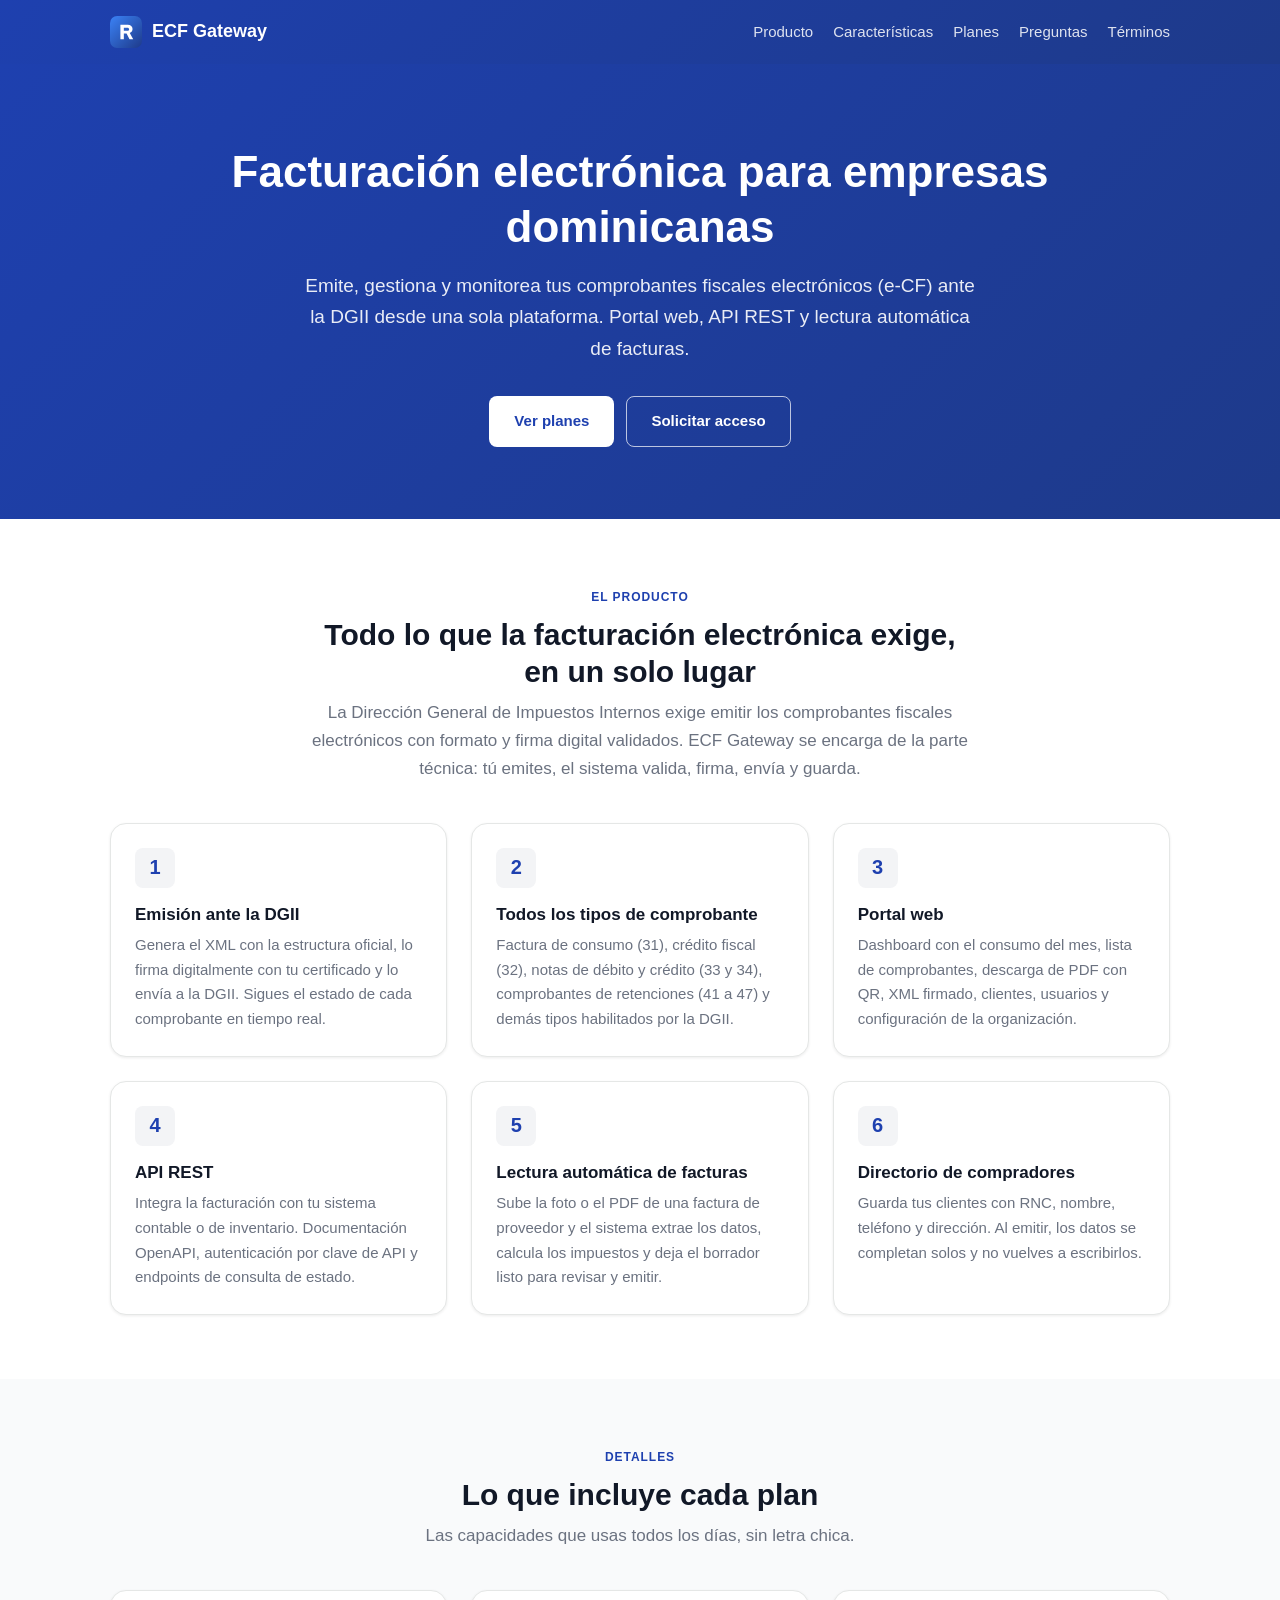
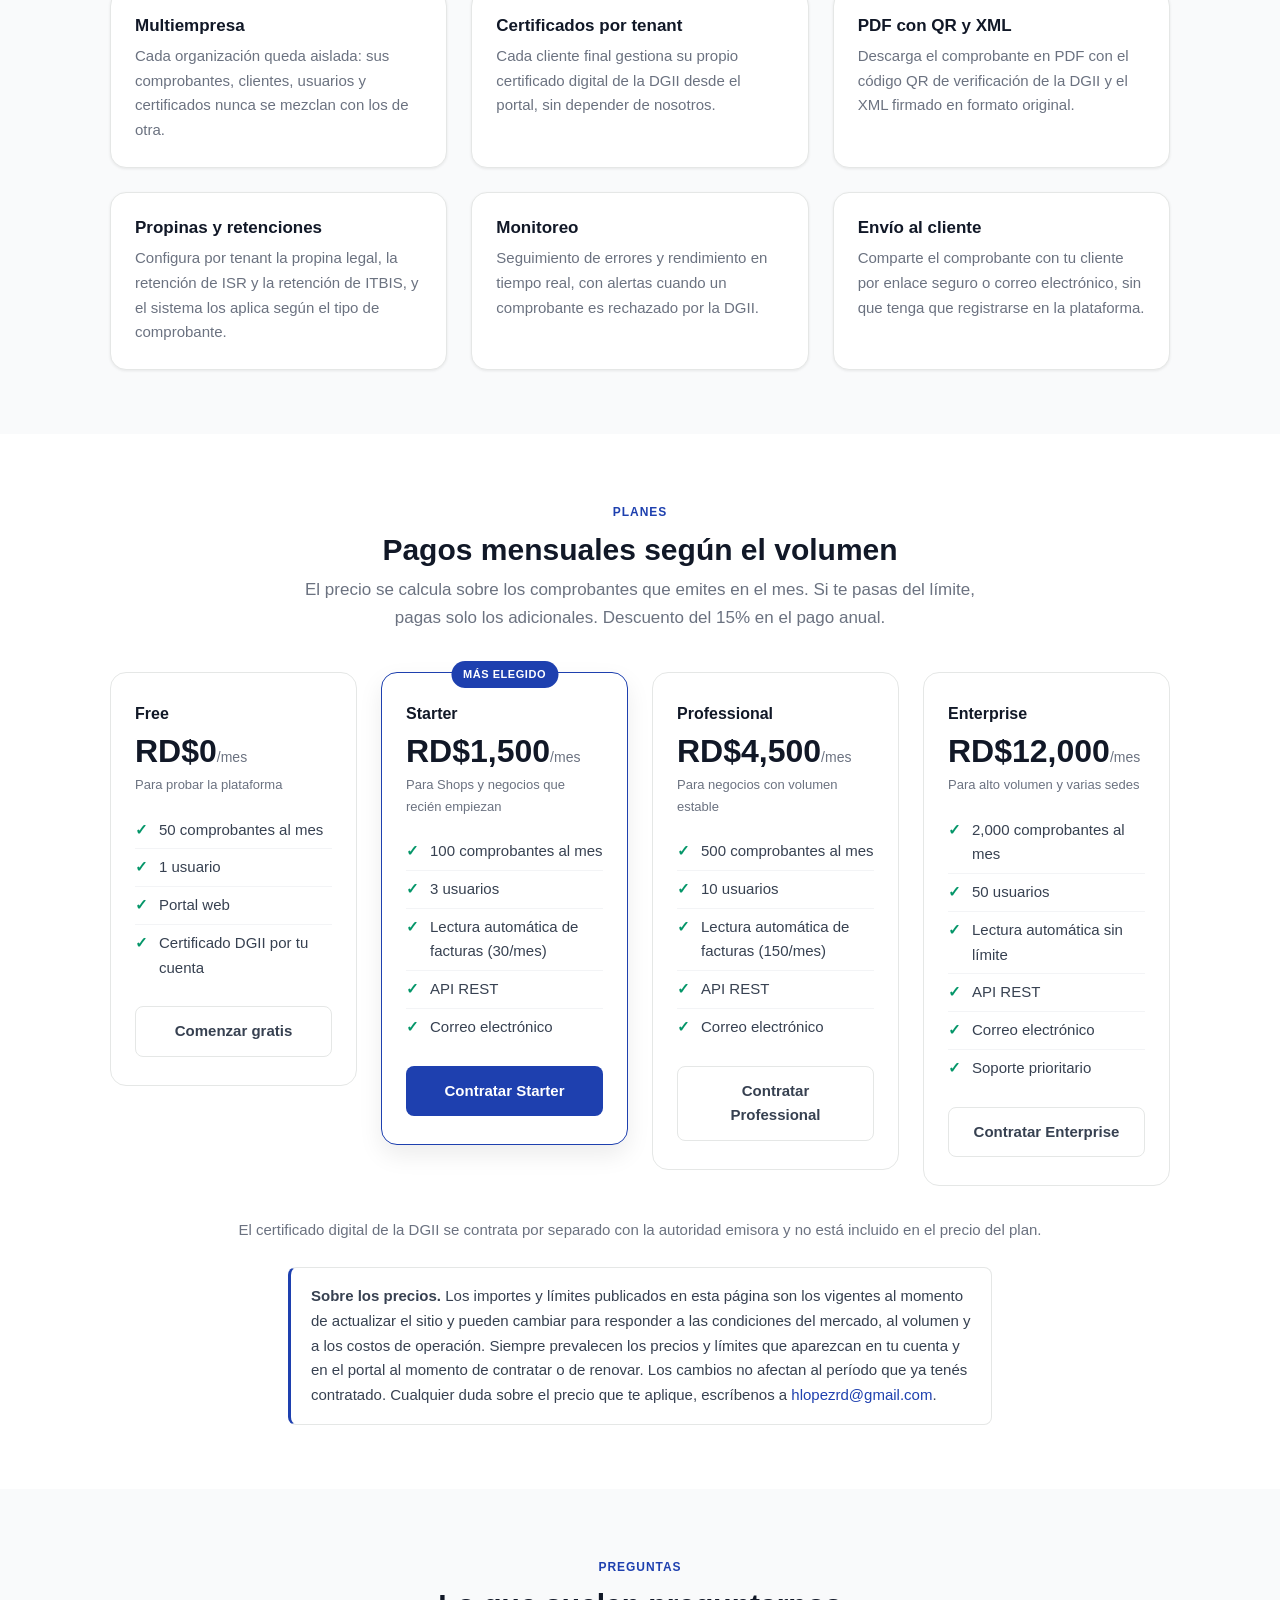
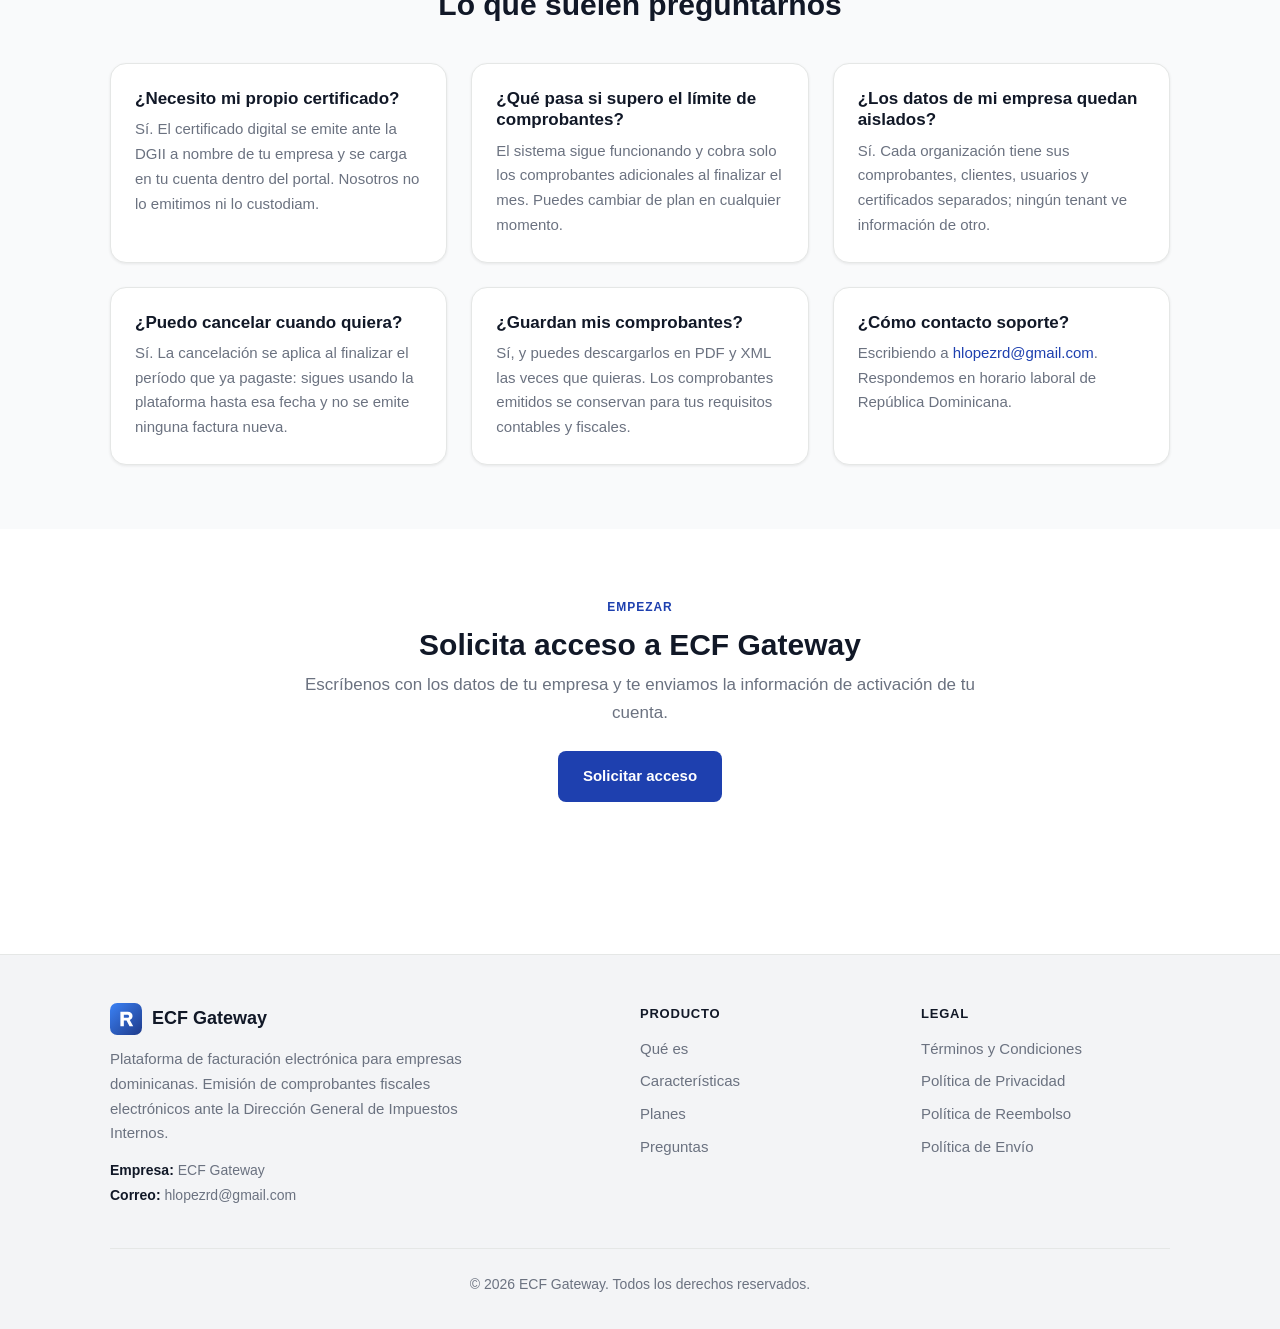
==== docs/index.html @ 06616b9d "chore: publicar desde docs/ (build.py genera la salida)" ====
<!DOCTYPE html>
<html lang="es-DO">
<head>
  <meta charset="UTF-8">
  <meta name="viewport" content="width=device-width, initial-scale=1.0">
  <title>ECF Gateway — Facturación electrónica para empresas dominicanas</title>
  <meta name="description" content="Plataforma de facturación electrónica para República Dominicana. Emite e-CF (comprobantes fiscales electrónicos) ante la DGII, con portal web, API REST y OCR de facturas.">
  <meta name="keywords" content="facturación electrónica, e-CF, DGII, República Dominicana, comprobantes fiscales electrónicos, API">
  <meta name="author" content="ECF Gateway">
  <meta property="og:type" content="website">
  <meta property="og:title" content="ECF Gateway — Facturación electrónica para empresas dominicanas">
  <meta property="og:description" content="Emite, gestiona y monitorea tus comprobantes fiscales electrónicos (e-CF) ante la DGII desde una sola plataforma.">
  <link rel="icon" href="assets/img/logo.svg" type="image/svg+xml">
  <link rel="stylesheet" href="assets/css/styles.css">
</head>
<body>

<header class="site-header">
  <div class="container">
    <a class="brand" href="index.html">
      <img src="assets/img/logo.svg" alt="ECF Gateway">
      <span>ECF Gateway</span>
    </a>
    <nav class="site-nav">
      <a href="#producto">Producto</a>
      <a href="#caracteristicas">Características</a>
      <a href="#planes">Planes</a>
      <a href="#faq">Preguntas</a>
      <a href="terms.html">Términos</a>
    </nav>
  </div>
</header>

<section class="hero">
  <div class="container">
    <h1>Facturación electrónica para empresas dominicanas</h1>
    <p class="lead">
      Emite, gestiona y monitorea tus comprobantes fiscales electrónicos (e-CF) ante la
      DGII desde una sola plataforma. Portal web, API REST y lectura automática de facturas.
    </p>
    <div class="hero-actions">
      <a class="btn btn-primary" href="#planes" style="background:#fff;color:#1e40af;">Ver planes</a>
      <a class="btn btn-outline-light" href="mailto:hlopezrd@gmail.com?subject=Solicito%20acceso%20a%20ECF%20Gateway">Solicitar acceso</a>
    </div>
  </div>
</section>

<section class="section" id="producto">
  <div class="container">
    <div class="section-header">
      <span class="eyebrow">El producto</span>
      <h2>Todo lo que la facturación electrónica exige, en un solo lugar</h2>
      <p>
        La Dirección General de Impuestos Internos exige emitir los comprobantes fiscales
        electrónicos con formato y firma digital validados. ECF Gateway se encarga de la parte
        técnica: tú emites, el sistema valida, firma, envía y guarda.
      </p>
    </div>

    <div class="grid">
      <article class="card">
        <div class="card-icon">1</div>
        <h3>Emisión ante la DGII</h3>
        <p>
          Genera el XML con la estructura oficial, lo firma digitalmente con tu certificado
          y lo envía a la DGII. Sigues el estado de cada comprobante en tiempo real.
        </p>
      </article>
      <article class="card">
        <div class="card-icon">2</div>
        <h3>Todos los tipos de comprobante</h3>
        <p>
          Factura de consumo (31), crédito fiscal (32), notas de débito y crédito (33 y 34),
          comprobantes de retenciones (41 a 47) y demás tipos habilitados por la DGII.
        </p>
      </article>
      <article class="card">
        <div class="card-icon">3</div>
        <h3>Portal web</h3>
        <p>
          Dashboard con el consumo del mes, lista de comprobantes, descarga de PDF con QR,
          XML firmado, clientes, usuarios y configuración de la organización.
        </p>
      </article>
      <article class="card">
        <div class="card-icon">4</div>
        <h3>API REST</h3>
        <p>
          Integra la facturación con tu sistema contable o de inventario. Documentación
          OpenAPI, autenticación por clave de API y endpoints de consulta de estado.
        </p>
      </article>
      <article class="card">
        <div class="card-icon">5</div>
        <h3>Lectura automática de facturas</h3>
        <p>
          Sube la foto o el PDF de una factura de proveedor y el sistema extrae los datos,
          calcula los impuestos y deja el borrador listo para revisar y emitir.
        </p>
      </article>
      <article class="card">
        <div class="card-icon">6</div>
        <h3>Directorio de compradores</h3>
        <p>
          Guarda tus clientes con RNC, nombre, teléfono y dirección. Al emitir, los datos
          se completan solos y no vuelves a escribirlos.
        </p>
      </article>
    </div>
  </div>
</section>

<section class="section section-alt" id="caracteristicas">
  <div class="container">
    <div class="section-header">
      <span class="eyebrow">Detalles</span>
      <h2>Lo que incluye cada plan</h2>
      <p>Las capacidades que usas todos los días, sin letra chica.</p>
    </div>

    <div class="grid">
      <article class="card">
        <h3>Multiempresa</h3>
        <p>
          Cada organización queda aislada: sus comprobantes, clientes, usuarios y
          certificados nunca se mezclan con los de otra.
        </p>
      </article>
      <article class="card">
        <h3>Certificados por tenant</h3>
        <p>
          Cada cliente final gestiona su propio certificado digital de la DGII desde
          el portal, sin depender de nosotros.
        </p>
      </article>
      <article class="card">
        <h3>PDF con QR y XML</h3>
        <p>
          Descarga el comprobante en PDF con el código QR de verificación de la DGII
          y el XML firmado en formato original.
        </p>
      </article>
      <article class="card">
        <h3>Propinas y retenciones</h3>
        <p>
          Configura por tenant la propina legal, la retención de ISR y la retención de
          ITBIS, y el sistema los aplica según el tipo de comprobante.
        </p>
      </article>
      <article class="card">
        <h3>Monitoreo</h3>
        <p>
          Seguimiento de errores y rendimiento en tiempo real, con alertas cuando
          un comprobante es rechazado por la DGII.
        </p>
      </article>
      <article class="card">
        <h3>Envío al cliente</h3>
        <p>
          Comparte el comprobante con tu cliente por enlace seguro o correo electrónico,
          sin que tenga que registrarse en la plataforma.
        </p>
      </article>
    </div>
  </div>
</section>

<section class="section" id="planes">
  <div class="container">
    <div class="section-header">
      <span class="eyebrow">Planes</span>
      <h2>Pagos mensuales según el volumen</h2>
      <p>
        El precio se calcula sobre los comprobantes que emites en el mes. Si te pasas del
        límite, pagas solo los adicionales. Descuento del 15% en el pago anual.
      </p>
    </div>

    <div class="plans">
      <article class="plan">
        <div class="plan-name">Free</div>
        <div class="plan-price">RD$0<span>/mes</span></div>
        <p class="plan-note">Para probar la plataforma</p>
        <ul>
          <li>50 comprobantes al mes</li>
          <li>1 usuario</li>
          <li>Portal web</li>
          <li>Certificado DGII por tu cuenta</li>
        </ul>
        <a class="btn btn-outline" href="mailto:hlopezrd@gmail.com?subject=Plan%20Free">Comenzar gratis</a>
      </article>

      <article class="plan plan-featured">
        <span class="plan-badge">Más elegido</span>
        <div class="plan-name">Starter</div>
        <div class="plan-price">RD$1,500<span>/mes</span></div>
        <p class="plan-note">Para Shops y negocios que recién empiezan</p>
        <ul>
          <li>100 comprobantes al mes</li>
          <li>3 usuarios</li>
          <li>Lectura automática de facturas (30/mes)</li>
          <li>API REST</li>
          <li>Correo electrónico</li>
        </ul>
        <a class="btn btn-primary" href="mailto:hlopezrd@gmail.com?subject=Plan%20Starter">Contratar Starter</a>
      </article>

      <article class="plan">
        <div class="plan-name">Professional</div>
        <div class="plan-price">RD$4,500<span>/mes</span></div>
        <p class="plan-note">Para negocios con volumen estable</p>
        <ul>
          <li>500 comprobantes al mes</li>
          <li>10 usuarios</li>
          <li>Lectura automática de facturas (150/mes)</li>
          <li>API REST</li>
          <li>Correo electrónico</li>
        </ul>
        <a class="btn btn-outline" href="mailto:hlopezrd@gmail.com?subject=Plan%20Professional">Contratar Professional</a>
      </article>

      <article class="plan">
        <div class="plan-name">Enterprise</div>
        <div class="plan-price">RD$12,000<span>/mes</span></div>
        <p class="plan-note">Para alto volumen y varias sedes</p>
        <ul>
          <li>2,000 comprobantes al mes</li>
          <li>50 usuarios</li>
          <li>Lectura automática sin límite</li>
          <li>API REST</li>
          <li>Correo electrónico</li>
          <li>Soporte prioritario</li>
        </ul>
        <a class="btn btn-outline" href="mailto:hlopezrd@gmail.com?subject=Plan%20Enterprise">Contratar Enterprise</a>
      </article>
    </div>

    <p style="text-align:center;margin-top:2rem;color:#6b7280;font-size:.9375rem;">
      El certificado digital de la DGII se contrata por separado con la autoridad emisora
      y no está incluido en el precio del plan.
    </p>

    <div class="callout" style="max-width:44rem;margin:1.5rem auto 0;background:#fff;border:1px solid #e5e7e6;border-left:3px solid #1e40af;border-radius:.5rem;padding:1rem 1.25rem;">
      <p style="margin:0;font-size:.9375rem;">
        <strong>Sobre los precios.</strong> Los importes y límites publicados en esta página son
        los vigentes al momento de actualizar el sitio y pueden cambiar para responder a las
        condiciones del mercado, al volumen y a los costos de operación. Siempre prevalecen
        los precios y límites que aparezcan en tu cuenta y en el portal al momento de
        contratar o de renovar. Los cambios no afectan al período que ya tenés contratado.
        Cualquier duda sobre el precio que te aplique, escríbenos a
        <a href="mailto:hlopezrd@gmail.com">hlopezrd@gmail.com</a>.
      </p>
    </div>
  </div>
</section>

<section class="section section-alt" id="faq">
  <div class="container">
    <div class="section-header">
      <span class="eyebrow">Preguntas</span>
      <h2>Lo que suelen preguntarnos</h2>
    </div>

    <div class="grid">
      <article class="card">
        <h3>¿Necesito mi propio certificado?</h3>
        <p>
          Sí. El certificado digital se emite ante la DGII a nombre de tu empresa y se
          carga en tu cuenta dentro del portal. Nosotros no lo emitimos ni lo custodiam.
        </p>
      </article>
      <article class="card">
        <h3>¿Qué pasa si supero el límite de comprobantes?</h3>
        <p>
          El sistema sigue funcionando y cobra solo los comprobantes adicionales al
          finalizar el mes. Puedes cambiar de plan en cualquier momento.
        </p>
      </article>
      <article class="card">
        <h3>¿Los datos de mi empresa quedan aislados?</h3>
        <p>
          Sí. Cada organización tiene sus comprobantes, clientes, usuarios y certificados
          separados; ningún tenant ve información de otro.
        </p>
      </article>
      <article class="card">
        <h3>¿Puedo cancelar cuando quiera?</h3>
        <p>
          Sí. La cancelación se aplica al finalizar el período que ya pagaste: sigues
          usando la plataforma hasta esa fecha y no se emite ninguna factura nueva.
        </p>
      </article>
      <article class="card">
        <h3>¿Guardan mis comprobantes?</h3>
        <p>
          Sí, y puedes descargarlos en PDF y XML las veces que quieras. Los comprobantes
          emitidos se conservan para tus requisitos contables y fiscales.
        </p>
      </article>
      <article class="card">
        <h3>¿Cómo contacto soporte?</h3>
        <p>
          Escribiendo a
          <a href="mailto:hlopezrd@gmail.com">hlopezrd@gmail.com</a>.
          Respondemos en horario laboral de República Dominicana.
        </p>
      </article>
    </div>
  </div>
</section>

<section class="section">
  <div class="container">
    <div class="section-header">
      <span class="eyebrow">Empezar</span>
      <h2>Solicita acceso a ECF Gateway</h2>
      <p>
        Escríbenos con los datos de tu empresa y te enviamos la información de
        activación de tu cuenta.
      </p>
      <p style="margin-top:1.5rem;">
        <a class="btn btn-primary" href="mailto:hlopezrd@gmail.com?subject=Solicito%20acceso%20a%20ECF%20Gateway">Solicitar acceso</a>
      </p>
    </div>
  </div>
</section>

<footer class="site-footer">
  <div class="container">
    <div class="footer-grid">
      <div class="footer-brand">
        <a class="brand" href="index.html" style="color:#111827;">
          <img src="assets/img/logo.svg" alt="ECF Gateway">
          <span>ECF Gateway</span>
        </a>
        <p>
          Plataforma de facturación electrónica para empresas dominicanas.
          Emisión de comprobantes fiscales electrónicos ante la Dirección General
          de Impuestos Internos.
        </p>
        <div class="footer-identity">
          <div><strong>Empresa:</strong> ECF Gateway</div>
          <div><strong>Correo:</strong> hlopezrd@gmail.com</div>
        </div>
      </div>

      <div>
        <div class="footer-title">Producto</div>
        <ul class="footer-links">
          <li><a href="#producto">Qué es</a></li>
          <li><a href="#caracteristicas">Características</a></li>
          <li><a href="#planes">Planes</a></li>
          <li><a href="#faq">Preguntas</a></li>
        </ul>
      </div>

      <div>
        <div class="footer-title">Legal</div>
        <ul class="footer-links">
          <li><a href="terms.html">Términos y Condiciones</a></li>
          <li><a href="privacy.html">Política de Privacidad</a></li>
          <li><a href="refund.html">Política de Reembolso</a></li>
          <li><a href="shipping.html">Política de Envío</a></li>
        </ul>
      </div>
    </div>

    <div class="footer-bottom">
      © 2026 ECF Gateway. Todos los derechos reservados.
    </div>
  </div>
</footer>

</body>
</html>
---- docs/assets/css/styles.css ----
/* ==========================================================================
   ECF Gateway - sitio público
   Paleta alineada con el portal (e-ncf-portal/src/index.css).
   ========================================================================== */

:root {
  --primary: #1e40af;
  --primary-dark: #1e3a8a;
  --primary-light: #3b82f6;
  --primary-hover: #1d4ed8;

  --success: #059669;
  --success-light: #d1fae5;
  --warning: #d97706;
  --warning-light: #fef3c7;

  --text: #374151;
  --text-h: #111827;
  --text-muted: #6b7280;

  --bg: #ffffff;
  --bg-secondary: #f9fafb;
  --bg-tertiary: #f3f4f6;

  --border: #e5e7e6;
  --border-light: #f3f4f6;

  --radius: 0.5rem;
  --radius-lg: 1rem;
  --shadow: 0 1px 3px rgba(0, 0, 0, 0.08);
  --shadow-lg: 0 10px 25px rgba(0, 0, 0, 0.08);

  --container: 1100px;
}

*,
*::before,
*::after {
  box-sizing: border-box;
}

html {
  scroll-behavior: smooth;
}

body {
  margin: 0;
  font-family: 'Inter', -apple-system, BlinkMacSystemFont, 'Segoe UI', Roboto, 'Helvetica Neue', Arial, sans-serif;
  font-size: 16px;
  line-height: 1.65;
  color: var(--text);
  background: var(--bg);
  -webkit-font-smoothing: antialiased;
}

h1,
h2,
h3,
h4 {
  color: var(--text-h);
  line-height: 1.25;
  margin: 0 0 0.5rem;
  font-weight: 700;
}

h1 { font-size: 2.5rem; }
h2 { font-size: 1.875rem; }
h3 { font-size: 1.25rem; }

p {
  margin: 0 0 1rem;
}

a {
  color: var(--primary);
  text-decoration: none;
}

a:hover {
  color: var(--primary-hover);
  text-decoration: underline;
}

.container {
  width: 100%;
  max-width: var(--container);
  margin: 0 auto;
  padding: 0 1.25rem;
}

/* --- Header ---------------------------------------------------------------- */

.site-header {
  background: linear-gradient(135deg, var(--primary) 0%, var(--primary-dark) 100%);
  color: #fff;
  padding: 1rem 0;
  position: sticky;
  top: 0;
  z-index: 100;
}

.site-header .container {
  display: flex;
  align-items: center;
  justify-content: space-between;
  gap: 1rem;
  flex-wrap: wrap;
}

.brand {
  display: flex;
  align-items: center;
  gap: 0.625rem;
  color: #fff;
  font-weight: 700;
  font-size: 1.125rem;
}

.brand:hover {
  color: #fff;
  text-decoration: none;
}

.brand img {
  height: 32px;
  width: auto;
}

.site-nav {
  display: flex;
  gap: 1.25rem;
  flex-wrap: wrap;
  align-items: center;
}

.site-nav a {
  color: rgba(255, 255, 255, 0.85);
  font-size: 0.9375rem;
  font-weight: 500;
}

.site-nav a:hover {
  color: #fff;
  text-decoration: none;
}

/* --- Hero ------------------------------------------------------------------ */

.hero {
  background: linear-gradient(135deg, var(--primary) 0%, var(--primary-dark) 100%);
  color: #fff;
  padding: 5rem 0 4.5rem;
  text-align: center;
}

.hero h1 {
  color: #fff;
  font-size: 2.75rem;
  margin-bottom: 1rem;
}

.hero .lead {
  font-size: 1.1875rem;
  color: rgba(255, 255, 255, 0.9);
  max-width: 42rem;
  margin: 0 auto 2rem;
}

.hero-actions {
  display: flex;
  gap: 0.75rem;
  justify-content: center;
  flex-wrap: wrap;
}

/* --- Buttons --------------------------------------------------------------- */

.btn {
  display: inline-block;
  padding: 0.75rem 1.5rem;
  border-radius: var(--radius);
  font-weight: 600;
  font-size: 0.9375rem;
  border: 1px solid transparent;
  cursor: pointer;
  transition: background-color 0.2s ease, border-color 0.2s ease, color 0.2s ease;
}

.btn:hover {
  text-decoration: none;
}

.btn-primary {
  background: var(--primary);
  color: #fff;
}

.btn-primary:hover {
  background: var(--primary-hover);
  color: #fff;
}

.btn-outline-light {
  background: transparent;
  border-color: rgba(255, 255, 255, 0.7);
  color: #fff;
}

.btn-outline-light:hover {
  background: rgba(255, 255, 255, 0.12);
  color: #fff;
}

.btn-outline {
  background: #fff;
  border-color: var(--border);
  color: var(--text);
}

.btn-outline:hover {
  border-color: var(--primary);
  color: var(--primary);
}

/* --- Sections -------------------------------------------------------------- */

.section {
  padding: 4rem 0;
}

.section-alt {
  background: var(--bg-secondary);
}

.section-header {
  text-align: center;
  max-width: 42rem;
  margin: 0 auto 2.5rem;
}

.section-header p {
  color: var(--text-muted);
  font-size: 1.0625rem;
  margin: 0;
}

.eyebrow {
  display: inline-block;
  font-size: 0.75rem;
  font-weight: 700;
  letter-spacing: 0.08em;
  text-transform: uppercase;
  color: var(--primary);
  margin-bottom: 0.5rem;
}

/* --- Grid ------------------------------------------------------------------ */

.grid {
  display: grid;
  gap: 1.5rem;
  grid-template-columns: repeat(auto-fit, minmax(260px, 1fr));
}

.card {
  background: #fff;
  border: 1px solid var(--border);
  border-radius: var(--radius-lg);
  padding: 1.5rem;
  box-shadow: var(--shadow);
}

.card h3 {
  font-size: 1.0625rem;
  margin-bottom: 0.5rem;
}

.card p {
  color: var(--text-muted);
  margin: 0;
  font-size: 0.9375rem;
}

.card-icon {
  width: 40px;
  height: 40px;
  border-radius: var(--radius);
  background: var(--bg-tertiary);
  color: var(--primary);
  display: flex;
  align-items: center;
  justify-content: center;
  font-size: 1.25rem;
  font-weight: 700;
  margin-bottom: 1rem;
}

/* --- Plans ----------------------------------------------------------------- */

.plans {
  display: grid;
  gap: 1.5rem;
  grid-template-columns: repeat(auto-fit, minmax(230px, 1fr));
  align-items: start;
}

.plan {
  background: #fff;
  border: 1px solid var(--border);
  border-radius: var(--radius-lg);
  padding: 1.75rem 1.5rem;
  display: flex;
  flex-direction: column;
}

.plan-featured {
  border-color: var(--primary);
  box-shadow: var(--shadow-lg);
  position: relative;
}

.plan-badge {
  position: absolute;
  top: -12px;
  left: 50%;
  transform: translateX(-50%);
  background: var(--primary);
  color: #fff;
  font-size: 0.6875rem;
  font-weight: 700;
  letter-spacing: 0.05em;
  text-transform: uppercase;
  padding: 0.25rem 0.75rem;
  border-radius: 999px;
}

.plan-name {
  font-size: 1rem;
  font-weight: 700;
  color: var(--text-h);
  margin-bottom: 0.25rem;
}

.plan-price {
  font-size: 2rem;
  font-weight: 700;
  color: var(--text-h);
  line-height: 1.2;
}

.plan-price span {
  font-size: 0.875rem;
  font-weight: 500;
  color: var(--text-muted);
}

.plan-note {
  font-size: 0.8125rem;
  color: var(--text-muted);
  margin: 0.25rem 0 1rem;
}

.plan ul {
  list-style: none;
  padding: 0;
  margin: 0 0 1.25rem;
  font-size: 0.9375rem;
}

.plan li {
  padding: 0.375rem 0 0.375rem 1.5rem;
  position: relative;
  border-top: 1px solid var(--border-light);
}

.plan li:first-child {
  border-top: 0;
}

.plan li::before {
  content: '✓';
  position: absolute;
  left: 0;
  color: var(--success);
  font-weight: 700;
}

.plan .btn {
  width: 100%;
  text-align: center;
  margin-top: auto;
}

/* --- Legal pages ----------------------------------------------------------- */

.legal {
  max-width: 48rem;
  margin: 0 auto;
  padding: 3rem 0 4rem;
}

.legal h1 {
  font-size: 2rem;
  margin-bottom: 0.5rem;
}

.legal .updated {
  color: var(--text-muted);
  font-size: 0.875rem;
  margin-bottom: 2rem;
}

.legal h2 {
  font-size: 1.25rem;
  margin-top: 2.25rem;
  padding-top: 1.25rem;
  border-top: 1px solid var(--border);
}

.legal ul,
.legal ol {
  padding-left: 1.25rem;
  margin-bottom: 1rem;
}

.legal li {
  margin-bottom: 0.375rem;
}

.legal table {
  width: 100%;
  border-collapse: collapse;
  margin-bottom: 1.5rem;
  font-size: 0.9375rem;
}

.legal th,
.legal td {
  text-align: left;
  padding: 0.625rem 0.75rem;
  border: 1px solid var(--border);
  vertical-align: top;
}

.legal th {
  background: var(--bg-secondary);
  font-weight: 600;
}

.legal .callout {
  background: var(--bg-secondary);
  border-left: 3px solid var(--primary);
  border-radius: var(--radius);
  padding: 1rem 1.25rem;
  margin-bottom: 1.5rem;
}

/* --- Footer ---------------------------------------------------------------- */

.site-footer {
  background: var(--bg-tertiary);
  border-top: 1px solid var(--border);
  padding: 3rem 0 2rem;
  margin-top: 3rem;
}

.footer-grid {
  display: grid;
  gap: 2rem;
  grid-template-columns: 2fr 1fr 1fr;
}

.footer-brand p {
  color: var(--text-muted);
  font-size: 0.9375rem;
  max-width: 24rem;
  margin: 0.75rem 0 0;
}

.footer-title {
  font-size: 0.8125rem;
  font-weight: 700;
  text-transform: uppercase;
  letter-spacing: 0.06em;
  color: var(--text-h);
  margin-bottom: 0.75rem;
}

.footer-links {
  list-style: none;
  padding: 0;
  margin: 0;
  font-size: 0.9375rem;
}

.footer-links li {
  margin-bottom: 0.5rem;
}

.footer-links a {
  color: var(--text-muted);
}

.footer-links a:hover {
  color: var(--primary);
}

.footer-identity {
  font-size: 0.875rem;
  color: var(--text-muted);
  margin-top: 0.75rem;
  line-height: 1.8;
}

.footer-identity strong {
  color: var(--text-h);
  font-weight: 600;
}

.footer-bottom {
  border-top: 1px solid var(--border);
  margin-top: 2.5rem;
  padding-top: 1.5rem;
  text-align: center;
  font-size: 0.875rem;
  color: var(--text-muted);
}

/* --- Responsive ------------------------------------------------------------ */

@media (max-width: 768px) {
  h1 { font-size: 2rem; }
  .hero h1 { font-size: 2rem; }
  .hero { padding: 3.5rem 0 3rem; }
  .section { padding: 3rem 0; }
  .footer-grid { grid-template-columns: 1fr; }
  .site-header { position: static; }
}
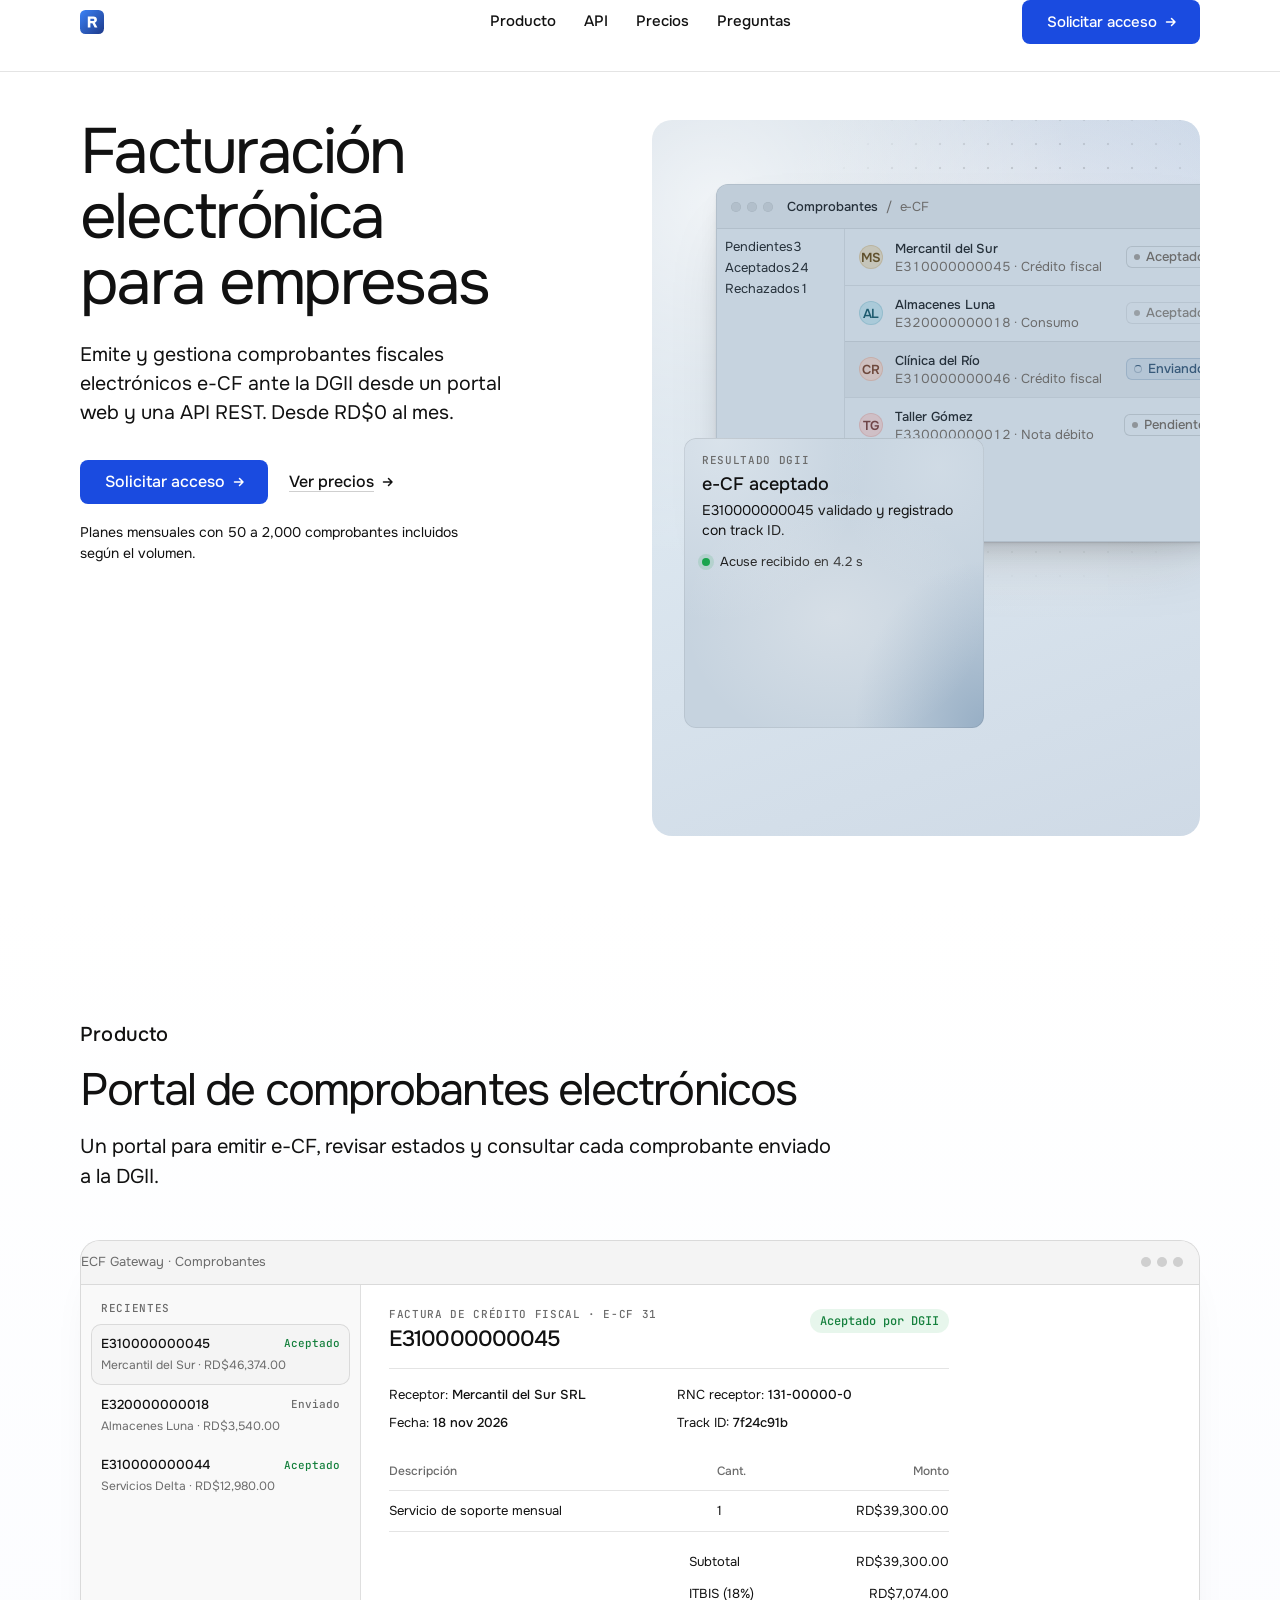
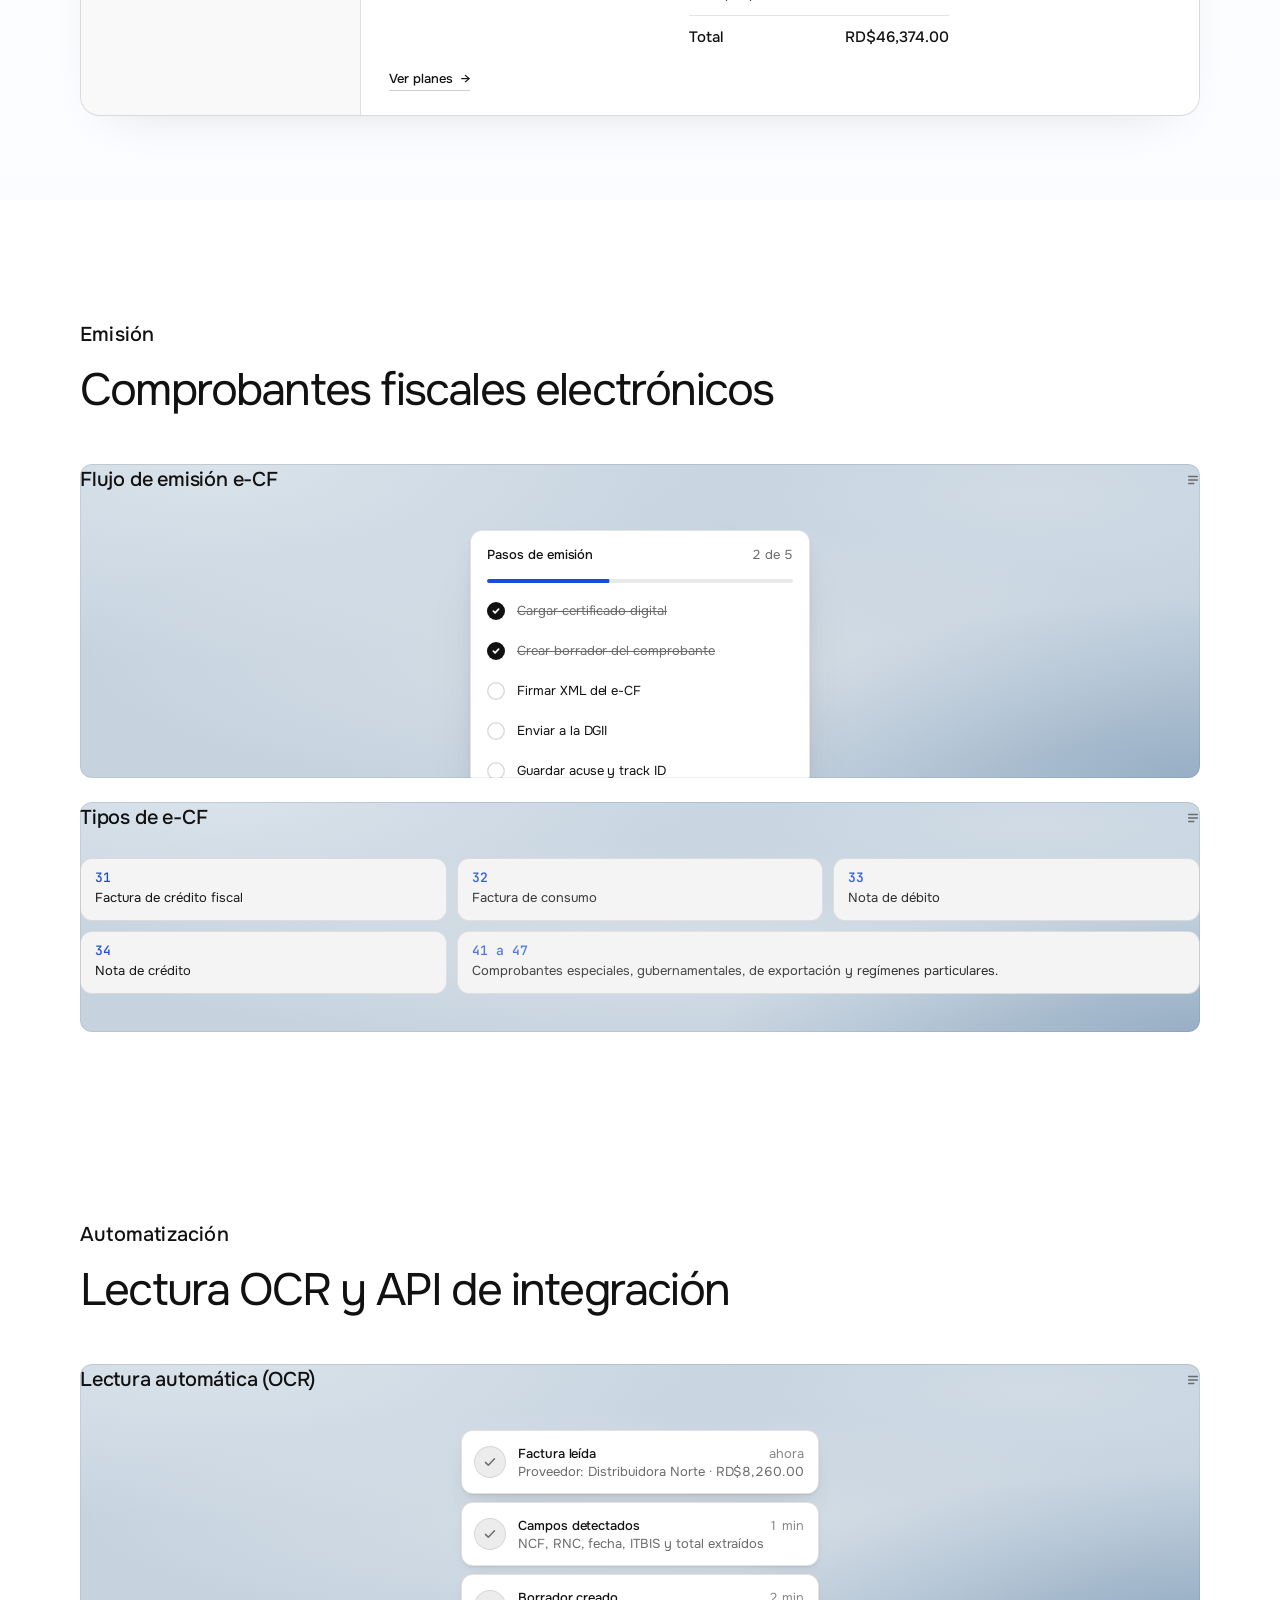
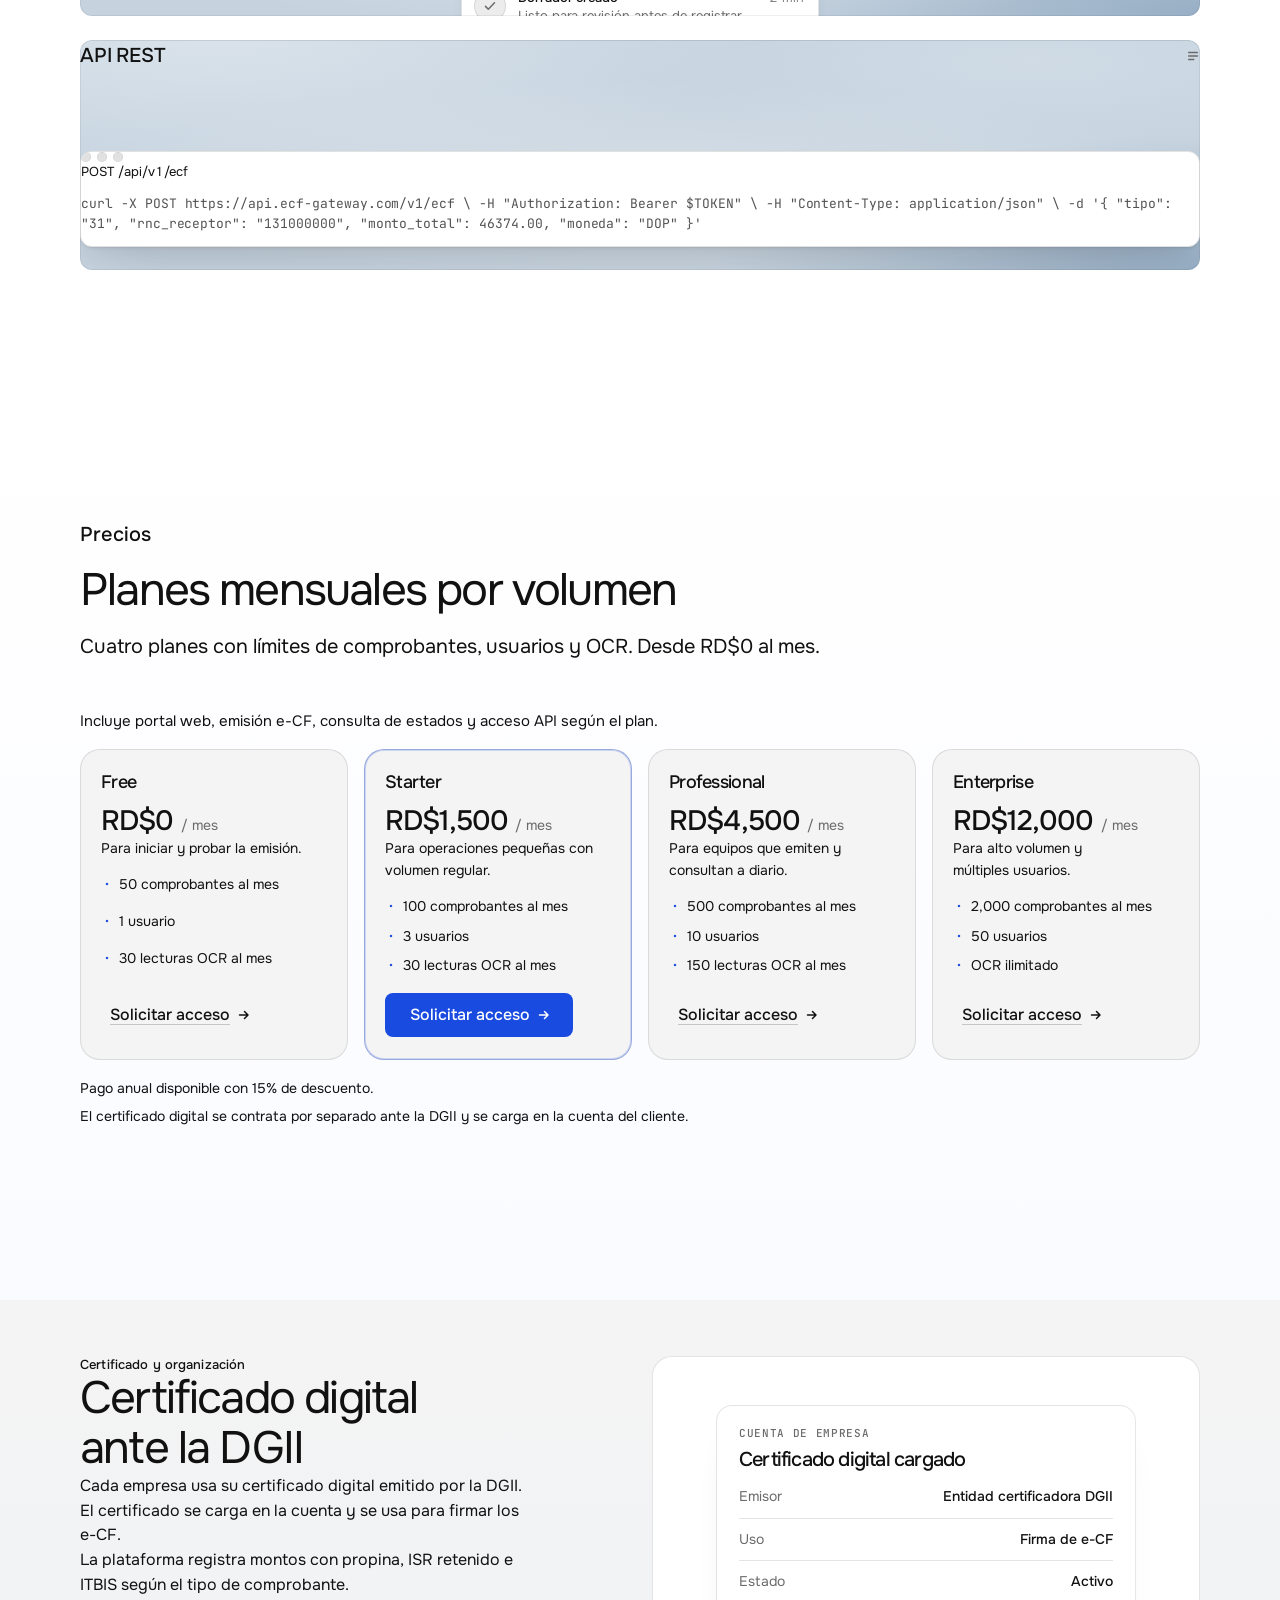
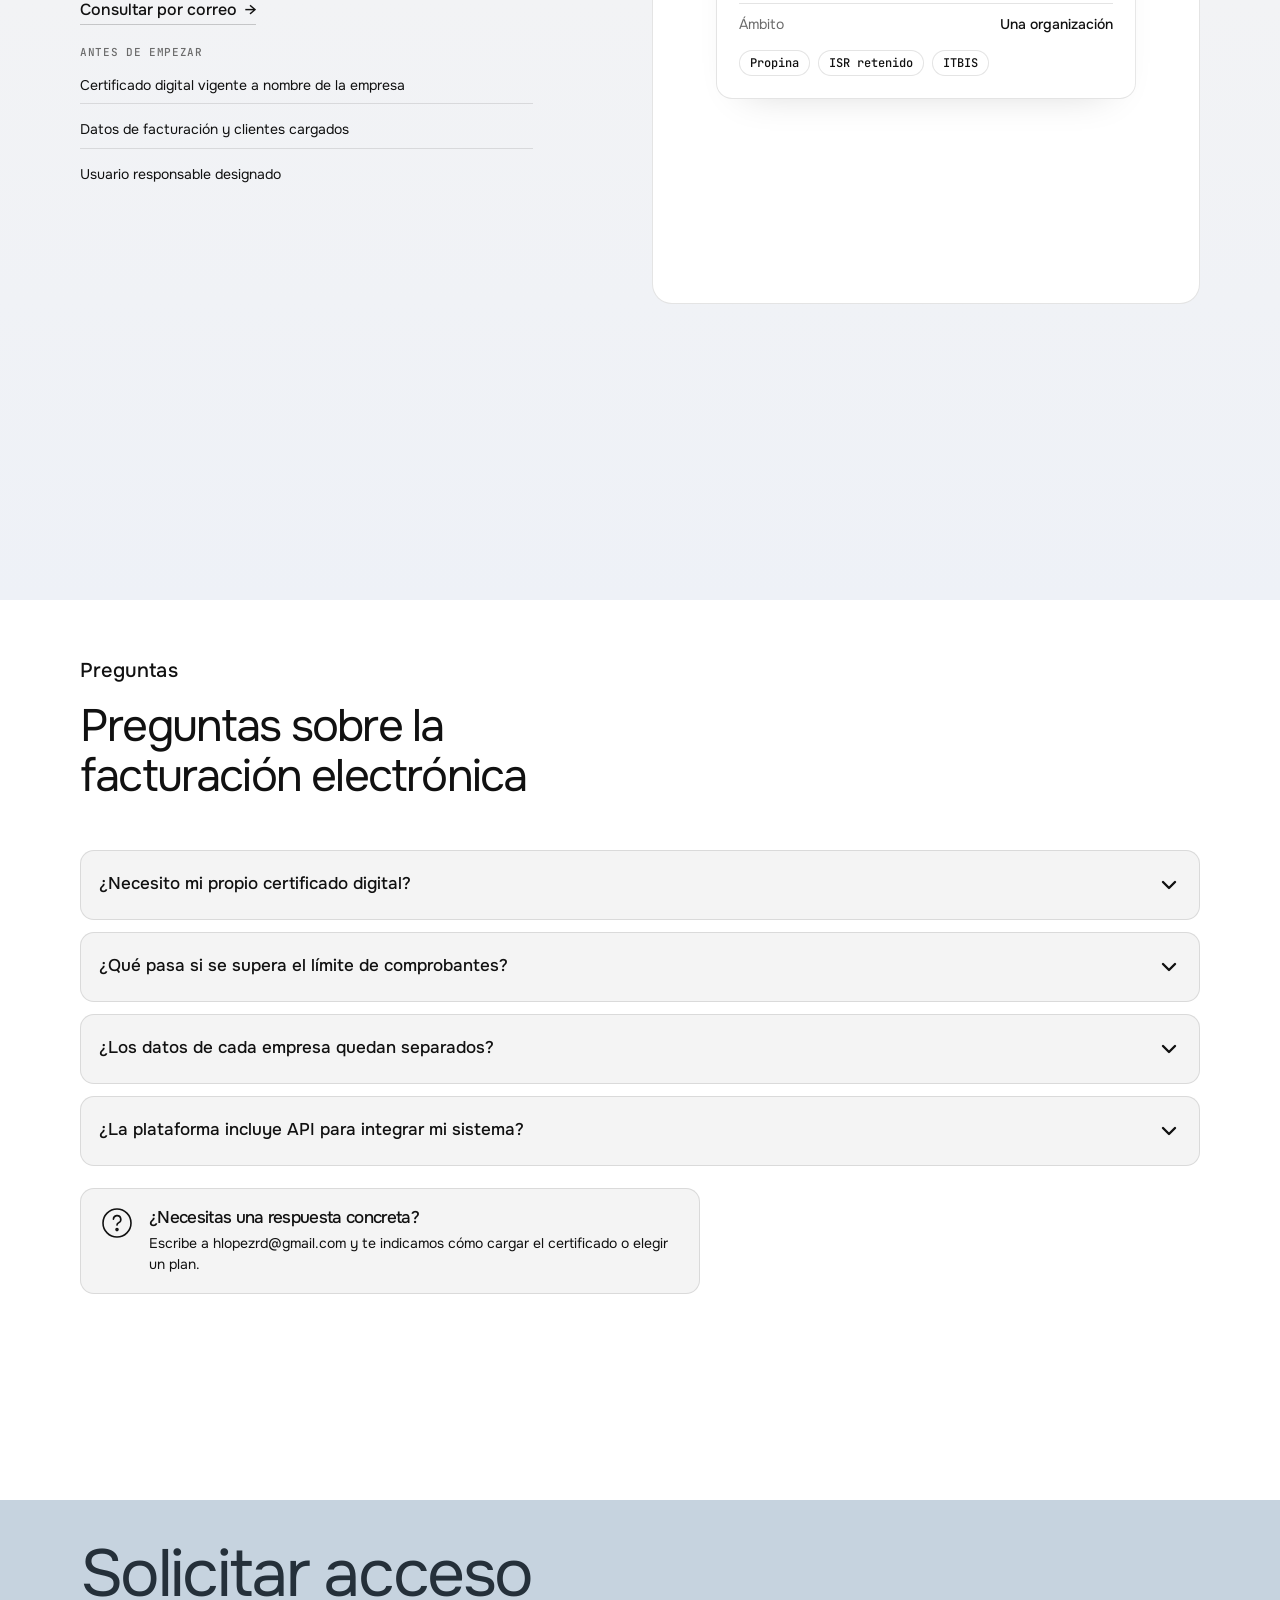
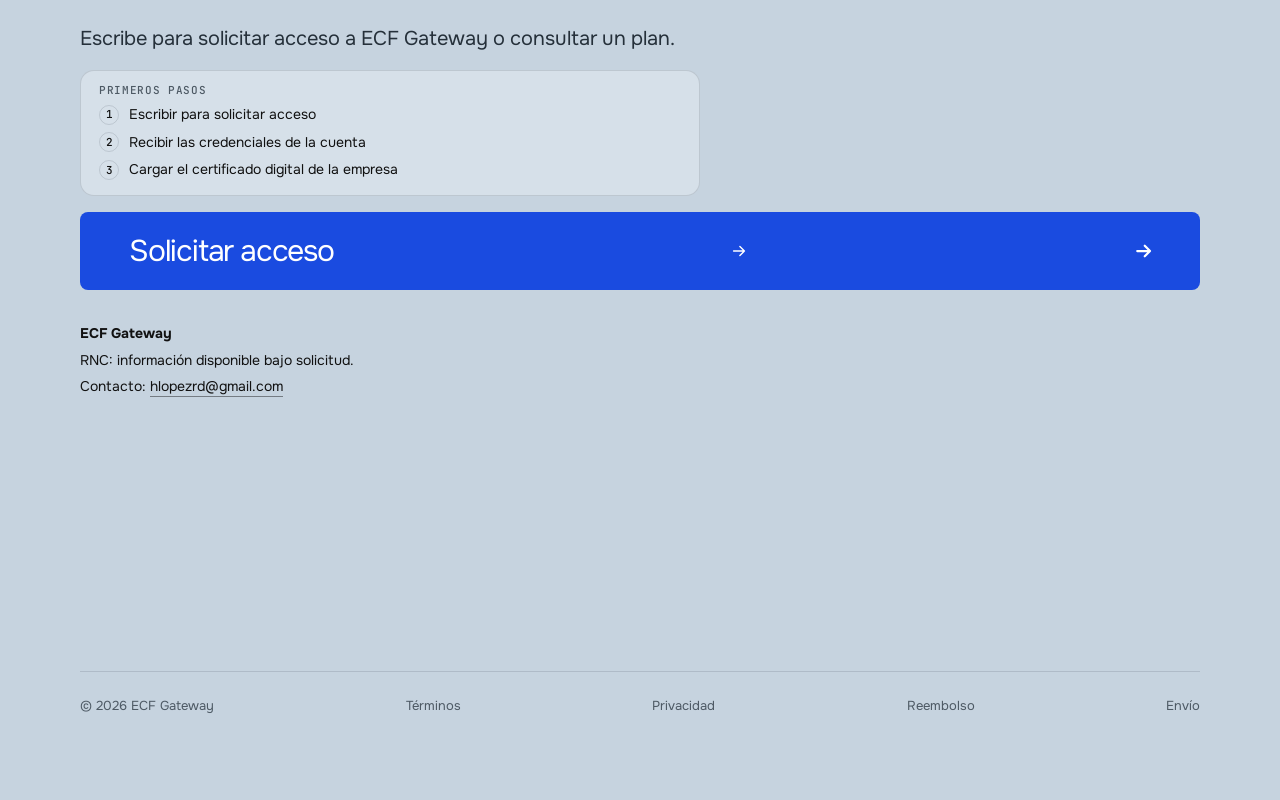
==== commit 7b117666: "feat: rediseñar la landing de gateway-portal con el sistema de diseño tasteful Incorpora el kit de d" ====
--- a/docs/index.html
+++ b/docs/index.html
@@ -1,375 +1,492 @@
-<!DOCTYPE html>
-<html lang="es-DO">
+<!doctype html>
+<html lang="es-DO" data-type="software" data-radius="soft" data-ground="sky" data-buttons="arrow" data-motion>
 <head>
-  <meta charset="UTF-8">
-  <meta name="viewport" content="width=device-width, initial-scale=1.0">
-  <title>ECF Gateway — Facturación electrónica para empresas dominicanas</title>
-  <meta name="description" content="Plataforma de facturación electrónica para República Dominicana. Emite e-CF (comprobantes fiscales electrónicos) ante la DGII, con portal web, API REST y OCR de facturas.">
-  <meta name="keywords" content="facturación electrónica, e-CF, DGII, República Dominicana, comprobantes fiscales electrónicos, API">
-  <meta name="author" content="ECF Gateway">
-  <meta property="og:type" content="website">
-  <meta property="og:title" content="ECF Gateway — Facturación electrónica para empresas dominicanas">
-  <meta property="og:description" content="Emite, gestiona y monitorea tus comprobantes fiscales electrónicos (e-CF) ante la DGII desde una sola plataforma.">
-  <link rel="icon" href="assets/img/logo.svg" type="image/svg+xml">
-  <link rel="stylesheet" href="assets/css/styles.css">
+<meta charset="utf-8">
+<meta name="viewport" content="width=device-width, initial-scale=1, viewport-fit=cover">
+<title>ECF Gateway: facturación electrónica e-CF para empresas</title>
+<meta name="description" content="ECF Gateway emite y gestiona comprobantes fiscales electrónicos e-CF ante la DGII desde un portal web y una API REST. Desde RD$0 al mes.">
+<meta name="site-kind" content="software">
+<meta name="page-type" content="software">
+<meta name="color-scheme" content="light">
+<meta name="theme-color" content="#ffffff">
+<link rel="icon" href="assets/img/logo.svg" type="image/svg+xml">
+<link rel="preconnect" href="https://fonts.googleapis.com">
+<link rel="preconnect" href="https://fonts.gstatic.com" crossorigin>
+<link href="https://fonts.googleapis.com/css2?family=Onest:wght@400..700&family=JetBrains+Mono:wght@400..500&display=swap" rel="stylesheet">
+<link rel="stylesheet" href="assets/system.css">
+<link rel="stylesheet" href="assets/ui/base.css">
+<link rel="stylesheet" href="assets/ui/cards.css">
+<link rel="stylesheet" href="assets/ui/window/fragment.css">
+<link rel="stylesheet" href="assets/ui/checklist/fragment.css">
+<link rel="stylesheet" href="assets/ui/notify/fragment.css">
+<link rel="stylesheet" href="assets/ui/code/fragment.css">
+<link rel="stylesheet" href="assets/motion/motion.css">
+<link rel="stylesheet" href="assets/backgrounds/backgrounds.css">
+<link rel="stylesheet" href="assets/layout/layout.css">
+<link rel="stylesheet" href="assets/icons/icon.css">
+<link rel="stylesheet" href="assets/css/page.css">
+<style>
+:root {
+  --p-bg: #ffffff; --p-surface: #f4f4f4; --p-ink: #111111; --p-muted: #6b6b6b;
+  --p-accent: #1a4be0; --p-accent-ink: #ffffff; --p-action: #1a4be0; --p-action-ink: #ffffff;
+  --p-inv-bg: #111111; --p-inv-surface: #1e1e1e; --p-inv-ink: #ffffff; --p-inv-muted: #9a9a9a;
+  --p-inv-accent: #ffffff; --p-inv-accent-ink: #111111; --p-inv-action: #ffffff; --p-inv-action-ink: #111111;
+  --font-display: "Onest", system-ui, sans-serif;
+  --font-text: "Onest", system-ui, sans-serif;
+  --font-mono: "JetBrains Mono", ui-monospace, "SF Mono", Menlo, Consolas, monospace;
+  --display-weight: 400;
+  --display-tracking: -0.04em;
+  --display-measure: 0.92;
+  --body-measure: 0.99;
+  --type-scale: 1;
+  --ly-aspect: 0.5625;
+  --ly-margin: 40px;
+  --ly-radius: 24px;
+  --ly-window: 820px;
+  --ly-nav-top: 48px;
+  --ly-column: 628px;
+  --ly-h1: clamp(2.5rem, 5.625vw + 0.625rem, 4.375rem);
+  --ly-h1-col: clamp(2.625rem, 4.444vw + 0.625rem, 4rem);
+  --ly-h1-tight: clamp(2.25rem, 3.333vw + 0.75rem, 3.375rem);
+  --ly-h1-hero: clamp(3.375rem, 7.778vw + 0.75rem, 6rem);
+  --ly-visual: min(45svh, 453px);
+  --ly-scale: calc((min(100vw, 1440px) - 80px) / 1360);
+  --ly-text-h: min(90svh, 900px);
+}
+body { font-size-adjust: from-font; }
+h1, .closing h2 { font-optical-sizing: auto; font-feature-settings: "salt" 0; }
+@supports (text-box: trim-both cap alphabetic) {
+  h1, .closing h2 { text-box: trim-both cap alphabetic; }
+}
+</style>
+<script>
+  (function(){var h=document.documentElement,r=location.hash.slice(1),t=r&&document.getElementById(r);h.classList.add('m-enter');if(!t||t.closest('[data-enter]'))return;h.classList.add('m-enter-skip');function d(){h.classList.remove('m-enter-skip')}requestAnimationFrame(function(){requestAnimationFrame(d)});setTimeout(d,600)})();
+</script>
+<link rel="modulepreload" href="assets/moments/moments.js">
+<link rel="modulepreload" href="assets/moments/lib.js">
+<link rel="modulepreload" href="assets/moments/cursor-spotlight/moment.js">
 </head>
 <body>
 
-<header class="site-header">
-  <div class="container">
-    <a class="brand" href="index.html">
-      <img src="assets/img/logo.svg" alt="ECF Gateway">
-      <span>ECF Gateway</span>
-    </a>
-    <nav class="site-nav">
-      <a href="#producto">Producto</a>
-      <a href="#caracteristicas">Características</a>
-      <a href="#planes">Planes</a>
-      <a href="#faq">Preguntas</a>
-      <a href="terms.html">Términos</a>
-    </nav>
+<header class="nav nav--centre">
+  <div class="wrap">
+    <div class="nav__bar">
+      <a class="nav__logo" href="#inicio"><img src="assets/img/logo.svg" alt="ECF Gateway"></a>
+      <nav class="nav__links" aria-label="Principal">
+        <div class="nav__item"><a class="nav__link" href="#producto">Producto</a></div>
+        <div class="nav__item"><a class="nav__link" href="#api">API</a></div>
+        <div class="nav__item"><a class="nav__link" href="#precios">Precios</a></div>
+        <div class="nav__item"><a class="nav__link" href="#preguntas">Preguntas</a></div>
+      </nav>
+      <div class="nav__actions">
+        <a class="btn btn--primary" href="mailto:hlopezrd@gmail.com?subject=Solicitar%20acceso%20a%20ECF%20Gateway">Solicitar acceso</a>
+      </div>
+      <button class="nav__toggle" type="button" aria-expanded="false" aria-controls="nav-sheet" aria-label="Abrir menú">
+        <span class="nav__toggle-box" aria-hidden="true"><span></span><span></span><span></span></span>
+      </button>
+    </div>
+  </div>
+  <div class="nav__sheet" id="nav-sheet" aria-hidden="true" hidden>
+    <div class="wrap nav__sheet-inner">
+      <nav class="nav__sheet-links" aria-label="Menú">
+        <a class="nav__sheet-link" href="#producto">Producto</a>
+        <a class="nav__sheet-link" href="#api">API</a>
+        <a class="nav__sheet-link" href="#precios">Precios</a>
+        <a class="nav__sheet-link" href="#preguntas">Preguntas</a>
+      </nav>
+      <div class="nav__sheet-actions">
+        <a class="btn btn--primary btn--lg" href="mailto:hlopezrd@gmail.com?subject=Solicitar%20acceso%20a%20ECF%20Gateway">Solicitar acceso</a>
+      </div>
+    </div>
   </div>
 </header>
 
-<section class="hero">
-  <div class="container">
-    <h1>Facturación electrónica para empresas dominicanas</h1>
-    <p class="lead">
-      Emite, gestiona y monitorea tus comprobantes fiscales electrónicos (e-CF) ante la
-      DGII desde una sola plataforma. Portal web, API REST y lectura automática de facturas.
-    </p>
-    <div class="hero-actions">
-      <a class="btn btn-primary" href="#planes" style="background:#fff;color:#1e40af;">Ver planes</a>
-      <a class="btn btn-outline-light" href="mailto:hlopezrd@gmail.com?subject=Solicito%20acceso%20a%20ECF%20Gateway">Solicitar acceso</a>
-    </div>
-  </div>
-</section>
-
-<section class="section" id="producto">
-  <div class="container">
-    <div class="section-header">
-      <span class="eyebrow">El producto</span>
-      <h2>Todo lo que la facturación electrónica exige, en un solo lugar</h2>
-      <p>
-        La Dirección General de Impuestos Internos exige emitir los comprobantes fiscales
-        electrónicos con formato y firma digital validados. ECF Gateway se encarga de la parte
-        técnica: tú emites, el sistema valida, firma, envía y guarda.
-      </p>
-    </div>
-
-    <div class="grid">
-      <article class="card">
-        <div class="card-icon">1</div>
-        <h3>Emisión ante la DGII</h3>
-        <p>
-          Genera el XML con la estructura oficial, lo firma digitalmente con tu certificado
-          y lo envía a la DGII. Sigues el estado de cada comprobante en tiempo real.
-        </p>
-      </article>
-      <article class="card">
-        <div class="card-icon">2</div>
-        <h3>Todos los tipos de comprobante</h3>
-        <p>
-          Factura de consumo (31), crédito fiscal (32), notas de débito y crédito (33 y 34),
-          comprobantes de retenciones (41 a 47) y demás tipos habilitados por la DGII.
-        </p>
-      </article>
-      <article class="card">
-        <div class="card-icon">3</div>
-        <h3>Portal web</h3>
-        <p>
-          Dashboard con el consumo del mes, lista de comprobantes, descarga de PDF con QR,
-          XML firmado, clientes, usuarios y configuración de la organización.
-        </p>
-      </article>
-      <article class="card">
-        <div class="card-icon">4</div>
-        <h3>API REST</h3>
-        <p>
-          Integra la facturación con tu sistema contable o de inventario. Documentación
-          OpenAPI, autenticación por clave de API y endpoints de consulta de estado.
-        </p>
-      </article>
-      <article class="card">
-        <div class="card-icon">5</div>
-        <h3>Lectura automática de facturas</h3>
-        <p>
-          Sube la foto o el PDF de una factura de proveedor y el sistema extrae los datos,
-          calcula los impuestos y deja el borrador listo para revisar y emitir.
-        </p>
-      </article>
-      <article class="card">
-        <div class="card-icon">6</div>
-        <h3>Directorio de compradores</h3>
-        <p>
-          Guarda tus clientes con RNC, nombre, teléfono y dirección. Al emitir, los datos
-          se completan solos y no vuelves a escribirlos.
-        </p>
-      </article>
-    </div>
-  </div>
-</section>
-
-<section class="section section-alt" id="caracteristicas">
-  <div class="container">
-    <div class="section-header">
-      <span class="eyebrow">Detalles</span>
-      <h2>Lo que incluye cada plan</h2>
-      <p>Las capacidades que usas todos los días, sin letra chica.</p>
-    </div>
-
-    <div class="grid">
-      <article class="card">
-        <h3>Multiempresa</h3>
-        <p>
-          Cada organización queda aislada: sus comprobantes, clientes, usuarios y
-          certificados nunca se mezclan con los de otra.
-        </p>
-      </article>
-      <article class="card">
-        <h3>Certificados por tenant</h3>
-        <p>
-          Cada cliente final gestiona su propio certificado digital de la DGII desde
-          el portal, sin depender de nosotros.
-        </p>
-      </article>
-      <article class="card">
-        <h3>PDF con QR y XML</h3>
-        <p>
-          Descarga el comprobante en PDF con el código QR de verificación de la DGII
-          y el XML firmado en formato original.
-        </p>
-      </article>
-      <article class="card">
-        <h3>Propinas y retenciones</h3>
-        <p>
-          Configura por tenant la propina legal, la retención de ISR y la retención de
-          ITBIS, y el sistema los aplica según el tipo de comprobante.
-        </p>
-      </article>
-      <article class="card">
-        <h3>Monitoreo</h3>
-        <p>
-          Seguimiento de errores y rendimiento en tiempo real, con alertas cuando
-          un comprobante es rechazado por la DGII.
-        </p>
-      </article>
-      <article class="card">
-        <h3>Envío al cliente</h3>
-        <p>
-          Comparte el comprobante con tu cliente por enlace seguro o correo electrónico,
-          sin que tenga que registrarse en la plataforma.
-        </p>
-      </article>
-    </div>
-  </div>
-</section>
-
-<section class="section" id="planes">
-  <div class="container">
-    <div class="section-header">
-      <span class="eyebrow">Planes</span>
-      <h2>Pagos mensuales según el volumen</h2>
-      <p>
-        El precio se calcula sobre los comprobantes que emites en el mes. Si te pasas del
-        límite, pagas solo los adicionales. Descuento del 15% en el pago anual.
-      </p>
-    </div>
-
-    <div class="plans">
-      <article class="plan">
-        <div class="plan-name">Free</div>
-        <div class="plan-price">RD$0<span>/mes</span></div>
-        <p class="plan-note">Para probar la plataforma</p>
-        <ul>
-          <li>50 comprobantes al mes</li>
-          <li>1 usuario</li>
-          <li>Portal web</li>
-          <li>Certificado DGII por tu cuenta</li>
-        </ul>
-        <a class="btn btn-outline" href="mailto:hlopezrd@gmail.com?subject=Plan%20Free">Comenzar gratis</a>
-      </article>
-
-      <article class="plan plan-featured">
-        <span class="plan-badge">Más elegido</span>
-        <div class="plan-name">Starter</div>
-        <div class="plan-price">RD$1,500<span>/mes</span></div>
-        <p class="plan-note">Para Shops y negocios que recién empiezan</p>
-        <ul>
-          <li>100 comprobantes al mes</li>
-          <li>3 usuarios</li>
-          <li>Lectura automática de facturas (30/mes)</li>
-          <li>API REST</li>
-          <li>Correo electrónico</li>
-        </ul>
-        <a class="btn btn-primary" href="mailto:hlopezrd@gmail.com?subject=Plan%20Starter">Contratar Starter</a>
-      </article>
-
-      <article class="plan">
-        <div class="plan-name">Professional</div>
-        <div class="plan-price">RD$4,500<span>/mes</span></div>
-        <p class="plan-note">Para negocios con volumen estable</p>
-        <ul>
-          <li>500 comprobantes al mes</li>
-          <li>10 usuarios</li>
-          <li>Lectura automática de facturas (150/mes)</li>
-          <li>API REST</li>
-          <li>Correo electrónico</li>
-        </ul>
-        <a class="btn btn-outline" href="mailto:hlopezrd@gmail.com?subject=Plan%20Professional">Contratar Professional</a>
-      </article>
-
-      <article class="plan">
-        <div class="plan-name">Enterprise</div>
-        <div class="plan-price">RD$12,000<span>/mes</span></div>
-        <p class="plan-note">Para alto volumen y varias sedes</p>
-        <ul>
-          <li>2,000 comprobantes al mes</li>
-          <li>50 usuarios</li>
-          <li>Lectura automática sin límite</li>
-          <li>API REST</li>
-          <li>Correo electrónico</li>
-          <li>Soporte prioritario</li>
-        </ul>
-        <a class="btn btn-outline" href="mailto:hlopezrd@gmail.com?subject=Plan%20Enterprise">Contratar Enterprise</a>
-      </article>
-    </div>
-
-    <p style="text-align:center;margin-top:2rem;color:#6b7280;font-size:.9375rem;">
-      El certificado digital de la DGII se contrata por separado con la autoridad emisora
-      y no está incluido en el precio del plan.
-    </p>
-
-    <div class="callout" style="max-width:44rem;margin:1.5rem auto 0;background:#fff;border:1px solid #e5e7e6;border-left:3px solid #1e40af;border-radius:.5rem;padding:1rem 1.25rem;">
-      <p style="margin:0;font-size:.9375rem;">
-        <strong>Sobre los precios.</strong> Los importes y límites publicados en esta página son
-        los vigentes al momento de actualizar el sitio y pueden cambiar para responder a las
-        condiciones del mercado, al volumen y a los costos de operación. Siempre prevalecen
-        los precios y límites que aparezcan en tu cuenta y en el portal al momento de
-        contratar o de renovar. Los cambios no afectan al período que ya tenés contratado.
-        Cualquier duda sobre el precio que te aplique, escríbenos a
-        <a href="mailto:hlopezrd@gmail.com">hlopezrd@gmail.com</a>.
-      </p>
-    </div>
-  </div>
-</section>
-
-<section class="section section-alt" id="faq">
-  <div class="container">
-    <div class="section-header">
-      <span class="eyebrow">Preguntas</span>
-      <h2>Lo que suelen preguntarnos</h2>
-    </div>
-
-    <div class="grid">
-      <article class="card">
-        <h3>¿Necesito mi propio certificado?</h3>
-        <p>
-          Sí. El certificado digital se emite ante la DGII a nombre de tu empresa y se
-          carga en tu cuenta dentro del portal. Nosotros no lo emitimos ni lo custodiam.
-        </p>
-      </article>
-      <article class="card">
-        <h3>¿Qué pasa si supero el límite de comprobantes?</h3>
-        <p>
-          El sistema sigue funcionando y cobra solo los comprobantes adicionales al
-          finalizar el mes. Puedes cambiar de plan en cualquier momento.
-        </p>
-      </article>
-      <article class="card">
-        <h3>¿Los datos de mi empresa quedan aislados?</h3>
-        <p>
-          Sí. Cada organización tiene sus comprobantes, clientes, usuarios y certificados
-          separados; ningún tenant ve información de otro.
-        </p>
-      </article>
-      <article class="card">
-        <h3>¿Puedo cancelar cuando quiera?</h3>
-        <p>
-          Sí. La cancelación se aplica al finalizar el período que ya pagaste: sigues
-          usando la plataforma hasta esa fecha y no se emite ninguna factura nueva.
-        </p>
-      </article>
-      <article class="card">
-        <h3>¿Guardan mis comprobantes?</h3>
-        <p>
-          Sí, y puedes descargarlos en PDF y XML las veces que quieras. Los comprobantes
-          emitidos se conservan para tus requisitos contables y fiscales.
-        </p>
-      </article>
-      <article class="card">
-        <h3>¿Cómo contacto soporte?</h3>
-        <p>
-          Escribiendo a
-          <a href="mailto:hlopezrd@gmail.com">hlopezrd@gmail.com</a>.
-          Respondemos en horario laboral de República Dominicana.
-        </p>
-      </article>
-    </div>
-  </div>
-</section>
-
-<section class="section">
-  <div class="container">
-    <div class="section-header">
-      <span class="eyebrow">Empezar</span>
-      <h2>Solicita acceso a ECF Gateway</h2>
-      <p>
-        Escríbenos con los datos de tu empresa y te enviamos la información de
-        activación de tu cuenta.
-      </p>
-      <p style="margin-top:1.5rem;">
-        <a class="btn btn-primary" href="mailto:hlopezrd@gmail.com?subject=Solicito%20acceso%20a%20ECF%20Gateway">Solicitar acceso</a>
-      </p>
-    </div>
-  </div>
-</section>
-
-<footer class="site-footer">
-  <div class="container">
-    <div class="footer-grid">
-      <div class="footer-brand">
-        <a class="brand" href="index.html" style="color:#111827;">
-          <img src="assets/img/logo.svg" alt="ECF Gateway">
-          <span>ECF Gateway</span>
-        </a>
-        <p>
-          Plataforma de facturación electrónica para empresas dominicanas.
-          Emisión de comprobantes fiscales electrónicos ante la Dirección General
-          de Impuestos Internos.
-        </p>
-        <div class="footer-identity">
-          <div><strong>Empresa:</strong> ECF Gateway</div>
-          <div><strong>Correo:</strong> hlopezrd@gmail.com</div>
-        </div>
-      </div>
-
-      <div>
-        <div class="footer-title">Producto</div>
-        <ul class="footer-links">
-          <li><a href="#producto">Qué es</a></li>
-          <li><a href="#caracteristicas">Características</a></li>
-          <li><a href="#planes">Planes</a></li>
-          <li><a href="#faq">Preguntas</a></li>
-        </ul>
-      </div>
-
-      <div>
-        <div class="footer-title">Legal</div>
-        <ul class="footer-links">
-          <li><a href="terms.html">Términos y Condiciones</a></li>
-          <li><a href="privacy.html">Política de Privacidad</a></li>
-          <li><a href="refund.html">Política de Reembolso</a></li>
-          <li><a href="shipping.html">Política de Envío</a></li>
-        </ul>
-      </div>
-    </div>
-
-    <div class="footer-bottom">
-      © 2026 ECF Gateway. Todos los derechos reservados.
+<main id="inicio">
+  <section class="hero hero--collage hero--portal" data-enter aria-labelledby="hero-h">
+    <div class="wrap">
+      <div class="hero-text grid hero__grid">
+        <div class="hero__text span-5">
+          <h1 id="hero-h">Facturación electrónica para empresas</h1>
+          <p class="hero__lead">Emite y gestiona comprobantes fiscales electrónicos e-CF ante la DGII desde un portal web y una API REST. Desde RD$0 al mes.</p>
+          <div class="btn-row">
+            <a class="btn btn--primary" href="mailto:hlopezrd@gmail.com?subject=Solicitar%20acceso%20a%20ECF%20Gateway">Solicitar acceso</a>
+            <a class="btn btn--secondary" href="#precios">Ver precios</a>
+          </div>
+          <p class="hero__proof">Planes mensuales con 50 a 2,000 comprobantes incluidos según el volumen.</p>
+        </div>
+        <div class="hero__art span-6 start-7" data-moment="cursor-spotlight">
+          <div class="ly-piece ly-piece--main">
+            <div class="ui ui-panel ui-win" data-ui="window" data-open="Pendiente" data-work="Enviando" data-done="Aceptado">
+              <div class="ui-win__bar">
+                <span class="ui-dots" aria-hidden="true"><i></i><i></i><i></i></span>
+                <span class="ui-win__crumb"><b>Comprobantes</b> <i>/</i> e-CF</span>
+                <span class="ui-spacer"></span>
+              </div>
+              <div class="ui-win__body">
+                <aside class="ui-win__side">
+                  <div class="ui-win__side-row is-on"><span>Pendientes</span><span class="ui-win__count">3</span></div>
+                  <div class="ui-win__side-row"><span>Aceptados</span><span class="ui-win__count">24</span></div>
+                  <div class="ui-win__side-row"><span>Rechazados</span><span class="ui-win__count">1</span></div>
+                </aside>
+                <ul class="ui-win__list">
+                  <li class="ui-win__row" data-row>
+                    <span class="ui-avatar" data-tone="2">MS</span>
+                    <span class="ui-win__who">Mercantil del Sur</span>
+                    <span class="ui-win__sub">E310000000045 · Crédito fiscal</span>
+                    <span class="ui-win__st" data-st>Aceptado</span>
+                    <span class="ui-win__age">hoy</span>
+                  </li>
+                  <li class="ui-win__row" data-row>
+                    <span class="ui-avatar" data-tone="4">AL</span>
+                    <span class="ui-win__who">Almacenes Luna</span>
+                    <span class="ui-win__sub">E320000000018 · Consumo</span>
+                    <span class="ui-win__st" data-st>Pendiente</span>
+                    <span class="ui-win__age">2 min</span>
+                  </li>
+                  <li class="ui-win__row" data-row>
+                    <span class="ui-avatar" data-tone="1">CR</span>
+                    <span class="ui-win__who">Clínica del Río</span>
+                    <span class="ui-win__sub">E310000000046 · Crédito fiscal</span>
+                    <span class="ui-win__st" data-st>Pendiente</span>
+                    <span class="ui-win__age">8 min</span>
+                  </li>
+                  <li class="ui-win__row" data-row>
+                    <span class="ui-avatar" data-tone="5">TG</span>
+                    <span class="ui-win__who">Taller Gómez</span>
+                    <span class="ui-win__sub">E330000000012 · Nota débito</span>
+                    <span class="ui-win__st" data-st>Pendiente</span>
+                    <span class="ui-win__age">15 min</span>
+                  </li>
+                </ul>
+              </div>
+            </div>
+          </div>
+          <div class="hero__result panel">
+            <div class="panel-inner">
+              <p class="kicker">Resultado DGII</p>
+              <p class="result-title">e-CF aceptado</p>
+              <p class="result-meta">E310000000045 validado y registrado con track ID.</p>
+              <div class="result-row"><span class="dot-ok" aria-hidden="true"></span>Acuse recibido en 4.2 s</div>
+            </div>
+          </div>
+        </div>
+      </div>
+    </div>
+  </section>
+
+  <section class="section" id="producto" style="background-image:linear-gradient(180deg,#ffffff 0%,#fbfcff 100%)">
+    <div class="wrap">
+      <div class="section-head">
+        <p class="t-label">Producto</p>
+        <h2>Portal de comprobantes electrónicos</h2>
+        <p>Un portal para emitir e-CF, revisar estados y consultar cada comprobante enviado a la DGII.</p>
+      </div>
+      <div class="app-frame">
+        <div class="app-frame__shell" data-visual>
+          <div class="app-frame__bar">
+            <span>ECF Gateway · Comprobantes</span>
+            <span class="app-frame__dots" aria-hidden="true"><i></i><i></i><i></i></span>
+          </div>
+          <div class="app-frame__body">
+            <aside class="app-frame__list" aria-label="Lista de comprobantes">
+              <p class="app-frame__list-title">Recientes</p>
+              <div class="af-row is-on"><span class="af-row__who">E310000000045</span><span class="af-row__st ok">Aceptado</span><span class="af-row__sub">Mercantil del Sur · RD$46,374.00</span></div>
+              <div class="af-row"><span class="af-row__who">E320000000018</span><span class="af-row__st">Enviado</span><span class="af-row__sub">Almacenes Luna · RD$3,540.00</span></div>
+              <div class="af-row"><span class="af-row__who">E310000000044</span><span class="af-row__st ok">Aceptado</span><span class="af-row__sub">Servicios Delta · RD$12,980.00</span></div>
+            </aside>
+            <div class="app-frame__open">
+              <article class="invoice" aria-label="Detalle de comprobante electrónico">
+                <div class="invoice__head">
+                  <div>
+                    <p class="invoice__eyebrow">Factura de crédito fiscal · e-CF 31</p>
+                    <h3 class="invoice__title">E310000000045</h3>
+                  </div>
+                  <span class="invoice__badge">Aceptado por DGII</span>
+                </div>
+                <div class="invoice__meta">
+                  <div>Receptor: <b>Mercantil del Sur SRL</b></div>
+                  <div>RNC receptor: <b>131-00000-0</b></div>
+                  <div>Fecha: <b>18 nov 2026</b></div>
+                  <div>Track ID: <b>7f24c91b</b></div>
+                </div>
+                <table class="invoice__table">
+                  <thead><tr><th>Descripción</th><th>Cant.</th><th>Monto</th></tr></thead>
+                  <tbody><tr><td>Servicio de soporte mensual</td><td>1</td><td>RD$39,300.00</td></tr></tbody>
+                </table>
+                <div class="invoice__totals">
+                  <div class="row"><span>Subtotal</span><span>RD$39,300.00</span></div>
+                  <div class="row"><span>ITBIS (18%)</span><span>RD$7,074.00</span></div>
+                  <div class="row total"><strong>Total</strong><strong>RD$46,374.00</strong></div>
+                </div>
+                <p style="margin-top:14px;font-size:13px;"><a class="link" href="#precios">Ver planes</a></p>
+              </article>
+            </div>
+          </div>
+        </div>
+      </div>
+    </div>
+  </section>
+
+  <section class="section" id="api">
+    <div class="wrap">
+      <div class="section-head">
+        <p class="t-label">Emisión</p>
+        <h2>Comprobantes fiscales electrónicos</h2>
+      </div>
+      <div class="grid g2">
+        <div class="panel col-6" style="--p-h: 230px;">
+          <div class="panel__bar"><svg class="bar-ico" viewBox="0 0 16 16" aria-hidden="true"><path d="M3 4h10M3 8h10M3 12h6"/></svg><span class="t-card">Flujo de emisión e-CF</span></div>
+          <div class="panel__body panel__body--center">
+            <div class="ui ui-panel ui-checks" data-ui="checklist">
+              <div class="ui-checks__head">
+                <div class="ui-title">Pasos de emisión</div>
+                <span class="ui-spacer"></span>
+                <div class="ui-meta" data-checks-count>2 de 5</div>
+              </div>
+              <div class="ui-checks__bar"><i data-checks-bar style="--k:0.4"></i></div>
+              <ul class="ui-checks__list">
+                <li class="ui-check is-done"><span class="ui-check__box"><svg viewBox="0 0 16 16"><path d="m4.5 8.2 2.3 2.3 4.7-5"/></svg></span><span class="ui-check__label">Cargar certificado digital</span></li>
+                <li class="ui-check is-done"><span class="ui-check__box"><svg viewBox="0 0 16 16"><path d="m4.5 8.2 2.3 2.3 4.7-5"/></svg></span><span class="ui-check__label">Crear borrador del comprobante</span></li>
+                <li class="ui-check"><span class="ui-check__box"><svg viewBox="0 0 16 16"><path d="m4.5 8.2 2.3 2.3 4.7-5"/></svg></span><span class="ui-check__label">Firmar XML del e-CF</span></li>
+                <li class="ui-check"><span class="ui-check__box"><svg viewBox="0 0 16 16"><path d="m4.5 8.2 2.3 2.3 4.7-5"/></svg></span><span class="ui-check__label">Enviar a la DGII</span></li>
+                <li class="ui-check"><span class="ui-check__box"><svg viewBox="0 0 16 16"><path d="m4.5 8.2 2.3 2.3 4.7-5"/></svg></span><span class="ui-check__label">Guardar acuse y track ID</span></li>
+              </ul>
+            </div>
+          </div>
+        </div>
+        <div class="panel col-6" style="--p-h: 230px;">
+          <div class="panel__bar"><svg class="bar-ico" viewBox="0 0 16 16" aria-hidden="true"><path d="M3 4h10M3 8h10M3 12h6"/></svg><span class="t-card">Tipos de e-CF</span></div>
+          <div class="panel__body">
+            <div class="feat-types">
+              <div class="feat-type"><p class="code">31</p><p class="name">Factura de crédito fiscal</p></div>
+              <div class="feat-type"><p class="code">32</p><p class="name">Factura de consumo</p></div>
+              <div class="feat-type"><p class="code">33</p><p class="name">Nota de débito</p></div>
+              <div class="feat-type"><p class="code">34</p><p class="name">Nota de crédito</p></div>
+              <div class="feat-type more"><p class="code">41 a 47</p><p class="name">Comprobantes especiales, gubernamentales, de exportación y regímenes particulares.</p></div>
+            </div>
+          </div>
+        </div>
+      </div>
+    </div>
+  </section>
+
+  <section class="section" id="automatizacion">
+    <div class="wrap">
+      <div class="section-head">
+        <p class="t-label">Automatización</p>
+        <h2>Lectura OCR y API de integración</h2>
+      </div>
+      <div class="grid g2">
+        <div class="panel col-6" style="--p-h: 230px;">
+          <div class="panel__bar"><svg class="bar-ico" viewBox="0 0 16 16" aria-hidden="true"><path d="M3 4h10M3 8h10M3 12h6"/></svg><span class="t-card">Lectura automática (OCR)</span></div>
+          <div class="panel__body panel__body--center">
+            <div class="ui ui-notify" data-ui="notify" data-ui-loop>
+              <ul class="ui-notify__list" data-notify-list>
+                <li class="ui-note"><span class="ui-note__ico"><svg class="ui-icon" viewBox="0 0 16 16"><path d="m3.5 8.4 2.8 2.8 6.2-6.4"/></svg></span><span class="ui-note__text"><span class="ui-note__title">Factura leída<time>ahora</time></span><span class="ui-note__body">Proveedor: Distribuidora Norte · RD$8,260.00</span></span></li>
+                <li class="ui-note"><span class="ui-note__ico"><svg class="ui-icon" viewBox="0 0 16 16"><path d="m3.5 8.4 2.8 2.8 6.2-6.4"/></svg></span><span class="ui-note__text"><span class="ui-note__title">Campos detectados<time>1 min</time></span><span class="ui-note__body">NCF, RNC, fecha, ITBIS y total extraídos</span></span></li>
+                <li class="ui-note"><span class="ui-note__ico"><svg class="ui-icon" viewBox="0 0 16 16"><path d="m3.5 8.4 2.8 2.8 6.2-6.4"/></svg></span><span class="ui-note__text"><span class="ui-note__title">Borrador creado<time>2 min</time></span><span class="ui-note__body">Listo para revisión antes de registrar</span></span></li>
+              </ul>
+            </div>
+          </div>
+        </div>
+        <div class="panel col-6" style="--p-h: 230px;">
+          <div class="panel__bar"><svg class="bar-ico" viewBox="0 0 16 16" aria-hidden="true"><path d="M3 4h10M3 8h10M3 12h6"/></svg><span class="t-card">API REST</span></div>
+          <div class="panel__body panel__body--center">
+            <div class="ui ui-panel ui-code" data-ui="code">
+              <div class="ui-code__bar">
+                <span class="ui-dots" aria-hidden="true"><i></i><i></i><i></i></span>
+                <span class="ui-code__file">POST /api/v1/ecf</span>
+              </div>
+              <pre class="ui-code__pre"><code><span class="t-kw">curl</span> -X POST https://api.ecf-gateway.com/v1/ecf \
+  -H <span class="t-str">"Authorization: Bearer $TOKEN"</span> \
+  -H <span class="t-str">"Content-Type: application/json"</span> \
+  -d <span class="t-str">'{
+    "tipo": "31",
+    "rnc_receptor": "131000000",
+    "monto_total": 46374.00,
+    "moneda": "DOP"
+  }'</span></code></pre>
+            </div>
+          </div>
+        </div>
+      </div>
+    </div>
+  </section>
+
+  <section class="section" id="precios" style="background-image:linear-gradient(180deg,#ffffff 0%,#fafbff 100%)">
+    <div class="wrap">
+      <div class="section-head">
+        <p class="t-label">Precios</p>
+        <h2>Planes mensuales por volumen</h2>
+        <p>Cuatro planes con límites de comprobantes, usuarios y OCR. Desde RD$0 al mes.</p>
+      </div>
+      <p style="margin:0 0 16px;font-size:15px;color:var(--p-ink);">Incluye portal web, emisión e-CF, consulta de estados y acceso API según el plan.</p>
+      <div class="pricing-4">
+        <article class="plan-card">
+          <h3 class="plan-card__name">Free</h3>
+          <p class="plan-card__price">RD$0 <span>/ mes</span></p>
+          <p class="plan-card__desc">Para iniciar y probar la emisión.</p>
+          <ul class="plan-card__list">
+            <li>50 comprobantes al mes</li>
+            <li>1 usuario</li>
+            <li>30 lecturas OCR al mes</li>
+          </ul>
+          <a class="btn btn--secondary" href="mailto:hlopezrd@gmail.com?subject=Solicitar%20acceso%20plan%20Free">Solicitar acceso</a>
+        </article>
+        <article class="plan-card is-featured">
+          <h3 class="plan-card__name">Starter</h3>
+          <p class="plan-card__price">RD$1,500 <span>/ mes</span></p>
+          <p class="plan-card__desc">Para operaciones pequeñas con volumen regular.</p>
+          <ul class="plan-card__list">
+            <li>100 comprobantes al mes</li>
+            <li>3 usuarios</li>
+            <li>30 lecturas OCR al mes</li>
+          </ul>
+          <a class="btn btn--primary" href="mailto:hlopezrd@gmail.com?subject=Solicitar%20acceso%20plan%20Starter">Solicitar acceso</a>
+        </article>
+        <article class="plan-card">
+          <h3 class="plan-card__name">Professional</h3>
+          <p class="plan-card__price">RD$4,500 <span>/ mes</span></p>
+          <p class="plan-card__desc">Para equipos que emiten y consultan a diario.</p>
+          <ul class="plan-card__list">
+            <li>500 comprobantes al mes</li>
+            <li>10 usuarios</li>
+            <li>150 lecturas OCR al mes</li>
+          </ul>
+          <a class="btn btn--secondary" href="mailto:hlopezrd@gmail.com?subject=Solicitar%20acceso%20plan%20Professional">Solicitar acceso</a>
+        </article>
+        <article class="plan-card">
+          <h3 class="plan-card__name">Enterprise</h3>
+          <p class="plan-card__price">RD$12,000 <span>/ mes</span></p>
+          <p class="plan-card__desc">Para alto volumen y múltiples usuarios.</p>
+          <ul class="plan-card__list">
+            <li>2,000 comprobantes al mes</li>
+            <li>50 usuarios</li>
+            <li>OCR ilimitado</li>
+          </ul>
+          <a class="btn btn--secondary" href="mailto:hlopezrd@gmail.com?subject=Solicitar%20acceso%20plan%20Enterprise">Solicitar acceso</a>
+        </article>
+      </div>
+      <div class="pricing-notes">
+        <p>Pago anual disponible con 15% de descuento.</p>
+        <p>El certificado digital se contrata por separado ante la DGII y se carga en la cuenta del cliente.</p>
+      </div>
+    </div>
+  </section>
+
+  <section class="section ground-surface" id="certificado" style="background-image:linear-gradient(180deg,#f4f4f4 0%,#eef1f7 100%)">
+    <div class="wrap">
+      <div class="split grid">
+        <div class="split__text span-5">
+          <p class="t-label">Certificado y organización</p>
+          <h2>Certificado digital ante la DGII</h2>
+          <p>Cada empresa usa su certificado digital emitido por la DGII. El certificado se carga en la cuenta y se usa para firmar los e-CF.</p>
+          <p>La plataforma registra montos con propina, ISR retenido e ITBIS según el tipo de comprobante.</p>
+          <a class="link" href="mailto:hlopezrd@gmail.com?subject=Consulta%20sobre%20certificado%20digital">Consultar por correo</a>
+          <div class="req-list">
+            <p class="req-list__label">Antes de empezar</p>
+            <ul>
+              <li>Certificado digital vigente a nombre de la empresa</li>
+              <li>Datos de facturación y clientes cargados</li>
+              <li>Usuario responsable designado</li>
+            </ul>
+          </div>
+        </div>
+        <div class="frame frame--split span-6 start-7">
+          <div class="stage stage--fade-br">
+            <div class="cert-card at-rise fit" style="--w: 420px;">
+              <p class="cert-card__eyebrow">Cuenta de empresa</p>
+              <h3 class="cert-card__title">Certificado digital cargado</h3>
+              <div class="cert-card__rows">
+                <div class="cert-card__row"><span>Emisor</span><b>Entidad certificadora DGII</b></div>
+                <div class="cert-card__row"><span>Uso</span><b>Firma de e-CF</b></div>
+                <div class="cert-card__row"><span>Estado</span><b>Activo</b></div>
+                <div class="cert-card__row"><span>Ámbito</span><b>Una organización</b></div>
+              </div>
+              <div class="cert-card__chips">
+                <span class="cert-card__chip">Propina</span>
+                <span class="cert-card__chip">ISR retenido</span>
+                <span class="cert-card__chip">ITBIS</span>
+              </div>
+            </div>
+          </div>
+        </div>
+      </div>
+    </div>
+  </section>
+
+  <section class="section" id="preguntas">
+    <div class="wrap">
+      <div class="section-head">
+        <p class="t-label">Preguntas</p>
+        <h2>Preguntas sobre la facturación electrónica</h2>
+      </div>
+      <div class="faq-list">
+        <details class="faq-item">
+          <summary>¿Necesito mi propio certificado digital?<svg class="faq-chev" viewBox="0 0 16 16" aria-hidden="true"><path d="m4 6 4 4 4-4"/></svg></summary>
+          <p>Sí. El certificado digital se emite ante la DGII a nombre de la empresa y se carga en la cuenta. ECF Gateway no emite ni custodia certificados.</p>
+        </details>
+        <details class="faq-item">
+          <summary>¿Qué pasa si se supera el límite de comprobantes?<svg class="faq-chev" viewBox="0 0 16 16" aria-hidden="true"><path d="m4 6 4 4 4-4"/></svg></summary>
+          <p>La cuenta puede seguir operando y los comprobantes adicionales se facturan al final del mes. El plan puede cambiarse en cualquier momento.</p>
+        </details>
+        <details class="faq-item">
+          <summary>¿Los datos de cada empresa quedan separados?<svg class="faq-chev" viewBox="0 0 16 16" aria-hidden="true"><path d="m4 6 4 4 4-4"/></svg></summary>
+          <p>Sí. Cada organización mantiene separados sus comprobantes, clientes, usuarios y certificados.</p>
+        </details>
+        <details class="faq-item">
+          <summary>¿La plataforma incluye API para integrar mi sistema?<svg class="faq-chev" viewBox="0 0 16 16" aria-hidden="true"><path d="m4 6 4 4 4-4"/></svg></summary>
+          <p>Sí. La API REST permite emitir y consultar comprobantes electrónicos desde sistemas propios, con autenticación por token.</p>
+        </details>
+      </div>
+      <div class="faq-help">
+        <svg class="faq-help__icon" viewBox="0 0 32 32" aria-hidden="true">
+          <circle cx="16" cy="16" r="14"/>
+          <path d="M12.4 12.3a3.7 3.7 0 1 1 5.2 3.4c-1.2.5-1.6 1.2-1.6 2.4"/>
+          <circle cx="16" cy="22.6" r="1"/>
+        </svg>
+        <div class="faq-help__body">
+          <h3>¿Necesitas una respuesta concreta?</h3>
+          <p>Escribe a hlopezrd@gmail.com y te indicamos cómo cargar el certificado o elegir un plan.</p>
+        </div>
+      </div>
+    </div>
+  </section>
+</main>
+
+<footer class="footer closing footer--statement" id="contacto" aria-labelledby="close-h">
+  <div class="wrap">
+    <div class="closing__cta close--type">
+      <div class="section-head">
+        <h2 id="close-h">Solicitar acceso</h2>
+        <p>Escribe para solicitar acceso a ECF Gateway o consultar un plan.</p>
+      </div>
+      <div class="start-steps">
+        <p class="start-steps__label">Primeros pasos</p>
+        <ol>
+          <li><span>1</span> Escribir para solicitar acceso</li>
+          <li><span>2</span> Recibir las credenciales de la cuenta</li>
+          <li><span>3</span> Cargar el certificado digital de la empresa</li>
+        </ol>
+      </div>
+      <a class="btn btn--primary btn--xl btn--wide" href="mailto:hlopezrd@gmail.com?subject=Solicitar%20acceso%20a%20ECF%20Gateway">Solicitar acceso<svg class="btn-arrow" viewBox="0 0 20 20" aria-hidden="true"><path d="M4 10h12m-5-5 5 5-5 5"/></svg></a>
+      <div class="footer__identity">
+        <p><strong>ECF Gateway</strong></p>
+        <p>RNC: información disponible bajo solicitud.</p>
+        <p>Contacto: <a href="mailto:hlopezrd@gmail.com">hlopezrd@gmail.com</a></p>
+      </div>
+    </div>
+    <div class="footer__legal">
+      <span>© 2026 ECF Gateway</span>
+      <a href="terms.html">Términos</a>
+      <a href="privacy.html">Privacidad</a>
+      <a href="refund.html">Reembolso</a>
+      <a href="shipping.html">Envío</a>
     </div>
   </div>
 </footer>
 
+<script type="module" src="assets/system.js"></script>
+<script type="module" src="assets/motion/motion.js"></script>
 </body>
 </html>
--- a/docs/assets/system.css
+++ b/docs/assets/system.css
@@ -0,0 +1,1328 @@
+/*
+  taste-skill system.css - the one system for the page. Link it first, then assets/ui/cards.css (the
+  feature card, its panel and the fragment placements), then set the palette (--p-*), the fonts and
+  the radius set on :root in the page (node scripts/start.mjs prints that block).
+  Do not add a second grid, spacing scale, type scale, radius scale, button or card style.
+*/
+
+/* ---------------------------------------------------------------- tokens */
+:root {
+  /* palette (hex only; fx.js reads --bg --surface --ink --muted --accent --accent-ink) */
+  --p-bg: #ffffff;
+  --p-surface: #f4f4f4;
+  --p-ink: #111111;
+  --p-muted: #6b6b6b;
+  --p-accent: #1a4be0;
+  --p-accent-ink: #ffffff;
+  --p-action: #1a4be0;      /* buttons, links, focus: the accent, or the ink when the accent is too pale */
+  --p-action-ink: #ffffff;
+  --p-inv-bg: #111111;
+  --p-inv-surface: #1c1c1c;
+  --p-inv-ink: #f4f4f4;
+  --p-inv-muted: #a3a3a3;
+  --p-inv-accent: #ffffff;
+  --p-inv-accent-ink: #111111;
+  --p-inv-action: #ffffff;
+  --p-inv-action-ink: #111111;
+  /* the lit ground behind UI and in the closing band (references/cards.md), one per page, tech pages only
+     (none on kind other, which is flat): <html data-ground="sand|sky|sage|painting">. system.js gives it to every ground
+     that holds UI, on light and dark pages alike; --hue on one panel changes only its accent */
+  --ground-bg: #d9ccb7; --ground-surface: #e9e0d2; --ground-ink: #2a2622; --ground-muted: #5a534a; --ground-accent: #a8794a;
+
+  /* fonts */
+  --font-display: system-ui, -apple-system, "Segoe UI", sans-serif;
+  --font-text: system-ui, -apple-system, "Segoe UI", sans-serif;
+  --font-mono: ui-monospace, "SFMono-Regular", Menlo, Consolas, monospace;
+  --display-weight: 400;    /* headlines 400; 500 on a tech page (software, gaming, hardware) */
+  --display-tracking: -0.025em;
+
+  /* the page rhythm (references/layout-v4.md): one section per screen. The header is fixed and
+     --nav tall; every section is padded --padt above and --padb (plus the phone action bar, --bar)
+     below, and is exactly one or two screens tall (--h: 1 or 2; --hm on a phone). The hero's words
+     start --hgap under the header and its content ends --hpadb above the fold. */
+  --nav: 72px;
+  --padt: 120px;
+  --padb: 72px;
+  --hgap: 48px;
+  --hpadb: 64px;
+  --bar: 0px;
+  /* grid: one .wrap (alias .container) for the header, every section and the footer, the same
+     --gut on both sides: 1280 wide at x 80-1360 at 1440, 342 at x 24-366 at 390 */
+  --container: 1280px;
+  --gut: 80px;
+  --pad: var(--gut);
+  --gutter: 24px;
+
+  /* spacing: 4/8 scale */
+  --s-1: 4px;  --s-2: 8px;  --s-3: 12px; --s-4: 16px; --s-5: 24px;
+  --s-6: 32px; --s-7: 48px; --s-8: 64px; --s-9: 96px; --s-10: 128px;
+  --section: 40px;      /* only a .section outside main (the kit's demo pages); every main > section and
+                           footer.closing take --padt and --padb */
+  --section-band: 56px; /* the same for an older footer outside footer.closing */
+  --head-gap: 48px;     /* the one heading-to-content gap, 32 on a phone (layout.css reads it as --ly-head-gap) */
+  --card-pad: 16px;     /* card padding (cards.css sets its own for cards with a panel) */
+  --card-gap: 16px;     /* gap between cards */
+
+  /* type scale (the only sizes on the page) */
+  --t-label: 13px;
+  --t-small: 14px;
+  --t-body: 16px;
+  --t-lead: 18px;
+  --t-card: 18px;
+  --t-h3: 24px;
+  /* straight lines from the phone size at 390 to the desktop size at 1440 (system.md's table) */
+  --t-h2: clamp(30px, 1.72vw + 23.3px, 48px);
+  --t-h1: clamp(38px, 3.24vw + 25.4px, 72px);
+  /* a big number stays a step under the h2 (VI-11): 38 at 1440, 28 at 390, so it never reads as a
+     section heading; a stats row and a price set their own, smaller still */
+  --t-stat: clamp(28px, .952vw + 24.29px, 38px);
+
+  /* radius: one scale (soft by default; data-radius on <html> switches it) */
+  --r-sm: 8px;  --r-md: 12px; --r-lg: 20px; --r-btn: 8px;
+
+  /* controls (fixed here; a page never adds its own) */
+  --btn-h: 44px;
+  --btn-h-sm: 36px;
+  --nav-h: var(--nav);  /* the older name, kept for the kit's files */
+  --icon: 16px;         /* small icons: socials, menu chevrons, mono brand marks */
+
+  /* motion: the one UI ease-out (motion.css --m-ease and ui/base.css --u-ease read it; references/motion.md) */
+  --ease: cubic-bezier(.2, .8, .2, 1);
+  --dur: 180ms;
+}
+html[data-radius="sharp"] { --r-sm: 4px; --r-md: 6px;  --r-lg: 8px;  --r-btn: 4px; }
+html[data-radius="soft"]  { --r-sm: 8px; --r-md: 12px; --r-lg: 20px; --r-btn: 8px; }
+html[data-radius="round"] { --r-sm: 10px; --r-md: 16px; --r-lg: 24px; --r-btn: 999px; }
+/* the four lit grounds (references/cards.md); sand is the default above. painting goes with
+   painterly-landscape (x.ai's daylight sky over olive hills) */
+html[data-ground="sky"]      { --ground-bg: #c6d3df; --ground-surface: #d6e0e9; --ground-ink: #25303a; --ground-muted: #4d5964; --ground-accent: #3f6a92; }
+html[data-ground="sage"]     { --ground-bg: #cdd6c6; --ground-surface: #dce3d6; --ground-ink: #262d24; --ground-muted: #535b51; --ground-accent: #6c8e63; }
+html[data-ground="painting"] { --ground-bg: #79a8d6; --ground-surface: #a6c4e2; --ground-ink: #16212c; --ground-muted: #273949; --ground-accent: #9c9b3c; }
+/* cards.css takes its card and panel radii from this scale */
+html[data-radius] .card { --c-r: var(--r-lg); }
+html[data-radius] .panel { --p-r: var(--r-md); }
+
+/* a phone: the header 56, the sections padded 96 / 48, the hero's words 40 under the header and its
+   content ending 24 above the fold, 24 at both sides, 12 between columns */
+@media (max-width: 639px) {
+  :root { --nav: 56px; --padt: 96px; --padb: 48px; --hgap: 40px; --hpadb: 24px; --gut: 24px; --gutter: 12px; --card-gap: 12px; --head-gap: 32px; }
+}
+@media (min-width: 640px) {
+  :root { --gut: 48px; --section: 48px; --section-band: 72px; --card-pad: 24px; }
+}
+@media (min-width: 1024px) {
+  :root { --gut: 80px; --section: 56px; --section-band: 96px; --card-gap: 24px;
+          --t-lead: 20px; --t-card: 20px; --t-h3: 28px; }
+  /* a place (and a local service): the 1200 column at x 120-1320 */
+  html[data-type="place"] { --gut: 120px; --container: 1200px; }
+}
+/* a place (VI-06, ST-96, PH-23): its own smaller type (h1 48/53 and 32/37, h2 32/40 and 24/30, titles
+   and the sub-line 20 and 18), the Recipe 3 hero's gap under its photograph (40, 24 on a phone),
+   square photographs and cards and 2px buttons, whatever data-radius and data-buttons say */
+:root[data-type="place"] {
+  --hgap: 40px;
+  --t-h1: clamp(32px, 1.524vw + 26.06px, 48px);
+  --t-h2: clamp(24px, .762vw + 21px, 32px);
+  --t-h3: clamp(20px, .381vw + 18.51px, 24px);
+  --r-sm: 2px; --r-md: 0px; --r-lg: 0px; --r-btn: 2px;
+}
+:root[data-type="place"] :is(h1, .t-h1) { line-height: 1.104; }
+:root[data-type="place"] :is(h2, .t-h2) { line-height: 1.25; }
+@media (max-width: 639px) {
+  :root[data-type="place"] { --hgap: 24px; }
+  :root[data-type="place"] :is(h1, .t-h1) { line-height: 1.156; }
+}
+
+/* ---------------------------------------------------------------- grounds (at most three) */
+:root, .ground-base {
+  --bg: var(--p-bg); --surface: var(--p-surface); --ink: var(--p-ink); --muted: var(--p-muted);
+  --accent: var(--p-accent); --accent-ink: var(--p-accent-ink); --card: var(--p-surface);
+  --action: var(--p-action); --action-ink: var(--p-action-ink);
+}
+.ground-surface {
+  --bg: var(--p-surface); --surface: var(--p-bg); --ink: var(--p-ink); --muted: var(--p-muted);
+  --accent: var(--p-accent); --accent-ink: var(--p-accent-ink); --card: var(--p-bg);
+  --action: var(--p-action); --action-ink: var(--p-action-ink);
+}
+.ground-inverse {
+  --bg: var(--p-inv-bg); --surface: var(--p-inv-surface); --ink: var(--p-inv-ink); --muted: var(--p-inv-muted);
+  --accent: var(--p-inv-accent); --accent-ink: var(--p-inv-accent-ink); --card: var(--p-inv-surface);
+  --action: var(--p-inv-action); --action-ink: var(--p-inv-action-ink);
+}
+:root, .ground-base, .ground-surface, .ground-inverse {
+  --line: color-mix(in oklab, var(--ink) 11%, transparent);
+  --line-strong: color-mix(in oklab, var(--ink) 20%, transparent);
+  /* effects (fx.js) and UI fragments (assets/ui) take the colours of the ground they sit on */
+  --fx-bg: var(--bg); --fx-surface: var(--surface); --fx-ink: var(--ink); --fx-muted: var(--muted);
+  --fx-accent: var(--accent); --fx-accent-ink: var(--accent-ink);
+  --ui-font: var(--font-text); --ui-mono: var(--font-mono); --ui-radius: var(--r-md);
+}
+.ground-base, .ground-surface, .ground-inverse { background: var(--bg); color: var(--ink); }
+
+/* ---------------------------------------------------------------- base */
+*, *::before, *::after { box-sizing: border-box; }
+/* an anchor lands on the section's top (the judge's frame): the fixed header covers --nav of its --padt */
+html { -webkit-text-size-adjust: 100%; scroll-padding-top: 0; scroll-behavior: auto; margin: 0; }
+body {
+  margin: 0; background: var(--bg); color: var(--ink);
+  font: 400 var(--t-body)/1.55 var(--font-text);
+  -webkit-font-smoothing: antialiased; text-rendering: optimizeLegibility; overflow-x: clip;
+}
+img, svg, video, canvas { display: block; max-width: 100%; }
+/* hidden means hidden, also on an img the line above makes a block (a menu tab's photograph, a peek photograph) */
+[hidden] { display: none !important; }
+img, video { height: auto; }
+a { color: inherit; text-decoration: none; }
+button { font: inherit; color: inherit; }
+h1, h2, h3, h4, p, ul, ol, figure, blockquote { margin: 0; }
+ul, ol { padding: 0; list-style: none; }
+h1, h2, h3, h4 {
+  font-family: var(--font-display); font-weight: var(--display-weight);
+  letter-spacing: var(--display-tracking); text-wrap: balance; overflow-wrap: break-word;
+  /* a long word (a German compound at 390) breaks at a syllable with a hyphen, in the language of <html lang>;
+     only words of 10 letters or more, 4 at least on each side, so a short English heading never breaks */
+  hyphens: auto; -webkit-hyphens: auto; hyphenate-limit-chars: 10 4 4;
+}
+h1, .t-h1 { font-size: var(--t-h1); line-height: 1.04; }
+h2, .t-h2 { font-size: var(--t-h2); line-height: 1.1; }
+h3, .t-h3 { font-size: var(--t-h3); line-height: 1.2; }
+h4, .t-card { font-family: var(--font-text); font-weight: 500; font-size: var(--t-card); line-height: 1.3; letter-spacing: -0.01em; }
+p { text-wrap: pretty; }
+.t-lead  { font-size: var(--t-lead); line-height: 1.5; }
+.t-body  { font-size: var(--t-body); line-height: 1.55; }
+.t-small { font-size: var(--t-small); line-height: 1.5; }
+.t-label { font-size: var(--t-label); font-weight: 500; line-height: 1.4; letter-spacing: 0.01em; }
+.t-stat  { font-family: var(--font-display); font-weight: var(--display-weight); font-size: var(--t-stat);
+           line-height: 1; letter-spacing: var(--display-tracking); font-variant-numeric: tabular-nums; }
+.muted { color: var(--muted); }
+.mono  { font-family: var(--font-mono); }
+.measure { max-width: 62ch; }
+:focus-visible { outline: 2px solid var(--action); outline-offset: 2px; border-radius: 2px; }
+::selection { background: color-mix(in oklab, var(--accent) 30%, transparent); }
+
+/* ---------------------------------------------------------------- grid */
+.wrap, .container { width: min(100% - 2 * var(--gut), var(--container)); margin-inline: auto; padding-inline: 0; }
+.grid { display: grid; grid-template-columns: repeat(12, minmax(0, 1fr)); column-gap: var(--gutter); row-gap: var(--card-gap); }
+.grid > * { min-width: 0; grid-column: 1 / -1; }
+.section { padding-block: var(--section); }
+
+/* ---------------------------------------------------------------- one section per screen
+   The page is a stack of screens. Framed at scrollY = k x the screen height, a shot shows exactly one
+   section: the hero alone on the first screen, every other section (and footer.closing, the close and
+   the footer in one) exactly one or two screens tall, its h2 first, --padt under its top. Heights
+   and padding do it: no pinning, snapping or script.
+     <section class="section" id=".." style="--h: 2">     (2 screens; --hm sets a phone's count alone)
+       <div class="wrap"> the h2 first, then the content </div>     (the one in-flow child)
+     </section>
+   A layer (a full-bleed photograph or ground behind the words) is an <img class="layer" aria-hidden="true">
+   beside the .wrap. Content must fit: one screen holds 708px of content at 1440x900 (900 - 120 - 72),
+   two hold 1,608 (the second screen's part starts --padt under its top with .g2). From 640 to 1279 a
+   section keeps at least its screens and grows past them rather than overlap the next. */
+main > :is(section, .section), footer.closing {
+  position: relative; box-sizing: border-box;
+  height: calc(var(--h, 1) * 100vh); height: calc(var(--h, 1) * 100svh);
+  padding: var(--padt) 0 calc(var(--padb) + var(--bar));
+}
+main > :is(section, .section) > :is(.wrap, .container), footer.closing > .wrap { position: relative; z-index: 1; height: 100%; }
+main > :is(section, .section) > :is(.wrap, .container):not(.grid) { display: flex; flex-direction: column; }
+/* a .wrap that is the section's grid too (class="wrap grid"): its rows start at the top */
+main > :is(section, .section) > :is(.wrap, .container).grid { align-content: start; }
+/* .fill: the block that takes what the screen leaves under the heading (a photograph, a frame) */
+main > :is(section, .section) > .wrap > .fill { flex: 1 1 0; min-height: 0; }
+/* two screens as two groups: row 1 the h2 and the first group, row 2 the rest (no second h2), starting
+   --padt under the second screen's top, so the second shot looks like any other section */
+main > :is(section, .section).g2, footer.closing.g2 { --h: 2; }
+main > :is(section, .section).g2 > :is(.wrap, .container), footer.closing.g2 > .wrap { display: grid; grid-template-rows: minmax(0, 1fr) minmax(0, 1fr); row-gap: calc(var(--padt) + var(--padb) + var(--bar)); }
+main > :is(section, .section).g2 > :is(.wrap, .container) > *, footer.closing.g2 > .wrap > * { min-height: 0; align-self: start; }
+main > :is(section, .section).g2 > :is(.wrap, .container) > :is(.group, .fill) { align-self: stretch; }
+/* a group: one screen's part of a .g2 section (its h2 and first rows, or the rest) */
+.group { display: flex; flex-direction: column; min-height: 0; }
+/* each screen's card row runs down to that screen's foot (the cards stretch, their panels grow), so
+   the second screen of a .g2 is never a short row over an empty ground; both rows end on the same line */
+@media (min-width: 1024px) {
+  main > :is(section, .section).g2 > .wrap > .grid:last-child,
+  main > :is(section, .section).g2 > .wrap > .group > .grid:last-child { align-self: stretch; flex: 1 1 auto; min-height: 0; }
+}
+.group > .fill { flex: 1 1 0; min-height: 0; }
+@media (min-width: 640px) and (max-width: 1279px) {
+  main > :is(section, .section):not(.hero, .section--hero), footer.closing {
+    height: auto; min-height: calc(var(--h, 1) * 100vh); min-height: calc(var(--h, 1) * 100svh);
+  }
+  /* the section is a column and its .wrap takes all of it, so a .fill (a photograph, a frame) still
+     grows to the section's foot (a min-height percentage would not resolve, leaving it at its least) */
+  /* :where() keeps it at no weight, so a page's own phone- or tablet-only hiding (section.desk-only { display: none }) wins */
+  :where(main > :is(section, .section):not(.hero, .section--hero), footer.closing) { display: flex; flex-direction: column; }
+  main > :is(section, .section):not(.hero, .section--hero) > :is(.wrap, .container), footer.closing > .wrap { flex: 1 0 auto; height: auto; min-height: 0; }
+}
+/* a phone: lvh (the screen with its bars hidden) for every section but the hero; --hm when stacking
+   makes the content taller than the desktop count */
+@media (max-width: 639px) {
+  /* at least its screens, never less: content a screen cannot hold makes the section taller (the rhythm
+     check then asks for --hm: 2 or less content); a fixed height would lay its last rows over the next
+     section, the fault the phone shots showed most (a list under the closing heading and its button) */
+  main > :is(section, .section):not(.hero, .section--hero), footer.closing {
+    height: auto; min-height: calc(var(--hm, var(--h, 1)) * 100vh); min-height: calc(var(--hm, var(--h, 1)) * 100lvh);
+  }
+  /* one grid row at least the screens tall that grows with the .wrap's content: the .wrap is stretched to
+     it, so its .fill and its two groups still share a definite height */
+  /* (at no weight, as on the tablet: a page's own section.desk-only { display: none } still hides it) */
+  :where(main > :is(section, .section):not(.hero, .section--hero):has(> :is(.wrap, .container)), footer.closing) {
+    display: grid; grid-template-columns: minmax(0, 1fr); grid-template-rows: 1fr; grid-auto-rows: auto;
+  }
+  main > :is(section, .section):not(.hero, .section--hero) > :is(.wrap, .container), footer.closing > .wrap { height: auto; }
+  main > :is(section, .section).g2m, footer.closing.g2m { --hm: 2; }
+  main > :is(section, .section).g2m > :is(.wrap, .container), footer.closing.g2m > .wrap { display: grid; grid-template-rows: minmax(0, 1fr) minmax(0, 1fr); row-gap: calc(var(--padt) + var(--padb) + var(--bar)); }
+  /* stacked in one, the two groups keep the open cards' 32px, so the first group's last panel never meets
+     the next card's title */
+  main > :is(section, .section).g2:not(.g2m) > :is(.wrap, .container) { display: flex; row-gap: var(--s-6); }
+  /* what the two screens leave goes around the second group, so it opens below the header, not on the fold */
+  main > :is(section, .section).g2:not(.g2m) > :is(.wrap, .container) > :last-child { margin-block: auto; }
+  main > :is(section, .section).g2:not(.g2m) > :is(.wrap, .container) > * { align-self: stretch; }
+}
+/* a layer: the photograph or ground of a whole section, under its words, edge to edge */
+main > :is(section, .section) > :is(img, video, canvas, picture).layer,
+footer.closing > :is(img, video, canvas, picture).layer {
+  position: absolute; inset: 0; z-index: 0; width: 100%; height: 100%; max-width: none; object-fit: cover; object-position: var(--pos, 50% 50%);
+}
+main > :is(section, .section) > picture.layer > img { width: 100%; height: 100%; object-fit: cover; }
+
+/* the hero: exactly the first screen, the fixed header over its top. Its words start --hgap under the
+   header (--photo adds a full-bleed photograph's height above them on a place); its content ends
+   --hpadb above the fold, and nothing of the next section shows, at 1440, 1024, 820 and 390.
+     <section class="hero hero--<type>"><div class="wrap"><div class="hero-text"> .. </div>[one strip]</div></section>
+   .hero-text holds the whole composition (the words, and the picture or window beside or under them);
+   one docked strip (logos, three facts) may follow it, at most 96px, desktop only. */
+main > :is(.hero, .section--hero) {
+  height: 100vh; height: 100svh; min-height: 0;
+  padding: calc(var(--nav) + var(--photo, 0px) + var(--hgap)) 0 calc(var(--hpadb) + var(--bar));
+}
+:is(.hero, .section--hero) > .wrap { height: 100%; display: grid; grid-template-rows: minmax(0, 1fr) auto; row-gap: var(--s-7); }
+:is(.hero, .section--hero) > .wrap > .hero-text { min-height: 0; }
+/* a phone: the hero is at least the first screen and grows when a short phone (320x640) cannot hold its
+   words, buttons and picture, so nothing of it lies over the next section or under the header */
+@media (max-width: 639px) {
+  main > :is(.hero, .section--hero) { height: auto; min-height: 100vh; min-height: 100svh; }
+  main > :is(.hero, .section--hero):has(> :is(.wrap, .container)) { display: grid; grid-template-columns: minmax(0, 1fr); grid-template-rows: 1fr; grid-auto-rows: auto; }
+  main > :is(.hero, .section--hero) > :is(.wrap, .container) { height: auto; }
+}
+:is(.hero, .section--hero) > .wrap > .hero-strip { grid-row: 2; max-height: 96px; }
+@media (max-width: 639px) { :is(.hero, .section--hero) > .wrap > .hero-strip { display: none; } }
+.section--hero .section-head { max-width: 860px; }
+/* the starter's own hero (hero-split): the words on span-5 top-aligned, the picture on span-6 start-7
+   as tall as the hero's content box (at most 716 at 1440x900); a phone stacks words, then the picture
+   in what is left */
+.hero-text.hero-split { height: 100%; align-items: stretch; }
+.hero-split > .hero-copy { align-self: start; }
+.hero-split > .hero-visual { position: relative; min-height: 0; height: 100%; }
+@media (max-width: 1023px) {
+  .hero-text.hero-split { display: flex; flex-direction: column; gap: var(--s-6); }
+  .hero-split > .hero-visual { flex: 1 1 0; min-height: 200px; height: auto; }
+}
+.hero-copy > * + * { margin-top: var(--s-5); }
+/* the h1 first in the words' column: its capitals start on the picture's top line, not the line box's
+   (the leading above the capitals would put the words about 12px under the photograph's top) */
+.hero-copy > h1:first-child { text-box: trim-start cap alphabetic; }
+.hero-copy > .btn-row { margin-top: var(--s-6); }
+/* three short facts at the foot of the words' column, on the picture's bottom line (no dead space
+   under the buttons): <dl class="hero-facts"><div><dt>..</dt><dd>..</dd></div> x3</dl> */
+@media (min-width: 1024px) {
+  .hero-split > .hero-copy { height: 100%; display: flex; flex-direction: column; }
+  .hero-split > .hero-copy > .hero-facts { margin-top: auto; }
+}
+.hero-facts { display: grid; grid-template-columns: repeat(3, minmax(0, 1fr)); gap: var(--s-5) var(--gutter); margin: 0; }
+.hero-facts > div { display: grid; gap: var(--s-1); align-content: start; }
+.hero-facts dt { font-size: var(--t-small); color: var(--muted); }
+.hero-facts dd { margin: 0; font-weight: 500; }
+@media (max-width: 1023px) { .hero-facts { display: none; } }
+/* a notice line above the h1 (changed hours, a delivery cut-off): one line with a number, static,
+   starting on the left line like the h1 under it */
+.hero-notice { font-size: var(--t-small); font-weight: 500; color: var(--ink); }
+.hero-notice b, .hero-notice strong { font-weight: 500; color: var(--accent); }
+.hero-copy > .hero-notice + h1 { margin-top: var(--s-5); }
+
+/* a phone: open tiles from a row of three or four (rooms, goods, beans) go two-up, an odd last one
+   across the row, so a row of three fits one 844px screen (stacked one under another they need two) */
+@media (max-width: 639px) {
+  .grid > .tile:is(.span-3, .span-4) { grid-column: auto / span 6; }
+  .grid > .tile:is(.span-3, .span-4):nth-child(odd of .tile):nth-last-child(1 of .tile) { grid-column: 1 / -1; }
+  .grid > .tile:is(.span-3, .span-4) .tile__head { flex-wrap: wrap; gap: 0 var(--s-2); }
+}
+/* a phone: open cards (words on the ground, the panel under them) stacked one under another keep 32px
+   between a panel's foot and the next card's title, so a title never reads as the panel's caption */
+@media (max-width: 639px) { .grid:has(> .card--open) { row-gap: var(--s-6); } }
+/* a phone stacks a two-screen section's four open tiles into its two screens: their panels take 180px (a wide
+   crop), so the h2 and the first two tiles of two lines each end on the first screen and the four inside both,
+   not a third of a screen past. A page that sets its group's own --p-h (#features .panel) sets its phone value
+   too, as the starter does */
+@media (max-width: 639px) { main > :is(section, .section).g2 .card--open > .panel { --p-h: 180px; } }
+/* spans: desktop >= 1024. Tablet 640-1023: text cards on span-3 and span-6 go two-up; cards with a
+   panel (a visual needs the width; the one exception is a span-6 pair, below)
+   and everything else (split text and visuals, span-4 cards, span-5/7/8 blocks) take the full row, so a split stacks and no row is left half empty. Phone < 640: one column. */
+@media (min-width: 640px) and (max-width: 1023px) {
+  .grid > .card.span-3:not(:has(> .panel)), .grid > .card.span-6:not(:has(> .panel)) { grid-column: auto / span 6; }
+  /* the one exception with a panel: a 2x2 (or a pair) of span-6 cards stays two-up from 720px (a panel
+     of about 310px and more, wide enough for a kit fragment), so four cards take one or two screens
+     at 768-820 instead of a card per row (four stacked panels run past two screens). Split cards and
+     every other span keep the full row. Under 720 a card per row. */
+  @media (min-width: 720px) {
+    .grid > .card.span-6:has(> .panel):not(.card--split) { grid-column: auto / span 6; }
+    .grid > .card.span-6:has(> .panel):not(.card--split):nth-child(odd of .card.span-6):nth-last-child(1 of .card.span-6) { grid-column: 1 / -1; }
+  }
+  /* open tiles (rooms, models, people, a photo pair) go two-up; an odd last one takes the row */
+  .grid > .tile:is(.span-3, .span-4, .span-6) { grid-column: auto / span 6; }
+  .grid > .tile:is(.span-3, .span-4, .span-6):nth-child(odd of .tile):nth-last-child(1 of .tile) { grid-column: 1 / -1; }
+}
+@media (min-width: 1024px) {
+  .span-2  { grid-column: auto / span 2; }
+  .span-3  { grid-column: auto / span 3; }
+  .span-4  { grid-column: auto / span 4; }
+  .span-5  { grid-column: auto / span 5; }
+  .span-6  { grid-column: auto / span 6; }
+  .span-7  { grid-column: auto / span 7; }
+  .span-8  { grid-column: auto / span 8; }
+  .span-9  { grid-column: auto / span 9; }
+  .span-10 { grid-column: auto / span 10; }
+  .span-12 { grid-column: auto / span 12; }
+  .start-1 { grid-column-start: 1; } .start-2 { grid-column-start: 2; } .start-3 { grid-column-start: 3; }
+  .start-5 { grid-column-start: 5; } .start-6 { grid-column-start: 6; } .start-7 { grid-column-start: 7; }
+  .start-4 { grid-column-start: 4; } .start-8 { grid-column-start: 8; } .start-9 { grid-column-start: 9; }
+  .start-10 { grid-column-start: 10; }
+  /* a split is top-aligned: the words' first line and the picture's top on one line (never centred
+     against each other, never mirrored: text left, the visual right, on every split of the page) */
+  .grid--middle, .grid--top { align-items: start; }
+}
+/* card rows: every card in a row the same height (a plain .grid stretches them) */
+.grid:is(.grid--middle, .grid--top) > .card { align-self: stretch; }
+/* 1024-1279: a span-4 card's panel would be about 220px wide, too narrow for real UI. Cards with a
+   panel on span-4 go two-up, a span-8 one takes the row, and an odd last one takes the row too
+   (steps, proof row: two, then one wide; bento: the wide card, then the four small ones two by two) */
+@media (min-width: 1024px) and (max-width: 1279px) {
+  .grid > .card.span-4:has(> .panel) { grid-column: auto / span 6; }
+  .grid > .card.span-8:has(> .panel),
+  .grid > .card.span-4:has(> .panel):nth-child(odd of .card.span-4):nth-last-child(1 of .card.span-4) { grid-column: 1 / -1; }
+}
+
+/* ---------------------------------------------------------------- section heading */
+.section-head { max-width: 760px; margin-bottom: var(--head-gap); display: grid; gap: var(--s-4); }
+/* every heading starts on the left line (a centred head among left ones reads as a mistake): the
+   old centred head is left-aligned too */
+.section-head--center { text-align: left; justify-items: start; }
+/* a head row: the h2 (and its line) left, one link or the section's button at the right line */
+.section-head--split { max-width: none; display: flex; align-items: end; justify-content: space-between; gap: var(--s-5); flex-wrap: wrap; }
+.section-head--split > div { display: grid; gap: var(--s-4); max-width: 760px; }
+.section-head p { color: var(--ink); font-size: var(--t-lead); line-height: 1.5; max-width: 60ch; }
+.section-head--row { max-width: none; display: flex; align-items: end; justify-content: space-between; gap: var(--s-5); flex-wrap: wrap; }
+.section-head--row > div { display: grid; gap: var(--s-4); max-width: 760px; }
+/* the hero row (hero-product, hero-cycle): the h1 and its line left, the buttons right, across 1280 */
+.section--hero .section-head--row { max-width: none; }
+
+/* ---------------------------------------------------------------- buttons (one pair, a dealt look)
+   One pair a page, .btn--primary and .btn--secondary, in the look dealt with the page (sections.md)
+   and set once on <html data-buttons>; the markup never changes:
+     solid  filled primary, outlined secondary, the radius scale (Figma; the default)
+     pill   pills, a chevron after the primary's label, a tinted secondary (x.ai)
+     tonal  the radius scale, a tinted secondary with no outline (Linear, Vercel)
+     arrow  an arrow after the primary's label; the secondary is a text link with an arrow (Stripe)
+     block  near-square corners, 48px tall; the secondary is an underlined text link (shops, hotels) */
+.btn {
+  display: inline-flex; align-items: center; justify-content: center; gap: var(--s-2);
+  height: var(--btn-h); padding: 0 var(--s-5); border-radius: var(--r-btn); border: 1px solid transparent;
+  font: 500 var(--t-body)/1 var(--font-text); letter-spacing: 0; white-space: nowrap; cursor: pointer;
+  transition: background-color var(--dur) var(--ease), color var(--dur) var(--ease), border-color var(--dur) var(--ease), text-decoration-color var(--dur) var(--ease);
+}
+.btn--primary { background: var(--action); color: var(--action-ink); }
+.btn--primary:hover { background: color-mix(in oklab, var(--action) 86%, var(--ink)); }
+/* an inverted primary (the action is the ground's ink: a brand band, a lit ground): its hover steps toward the ground, as the filled one steps toward the ink */
+.ground-brand .btn--primary:hover { background: color-mix(in oklab, var(--action) 88%, var(--bg)); }
+/* the ground's own colour with a clear border: never grey on grey, readable on an effect too */
+.btn--secondary { background: var(--bg); color: var(--ink); border-color: var(--line-strong); }
+.btn--secondary:hover { background: color-mix(in oklab, var(--bg) 94%, var(--ink)); border-color: color-mix(in oklab, var(--ink) 35%, transparent); }
+.btn--sm { height: var(--btn-h-sm); padding: 0 var(--s-4); font-size: var(--t-small); }
+html[data-buttons="pill"] { --r-btn: 999px; }
+html[data-buttons="block"] { --r-btn: 2px; --btn-h: 48px; }
+html:is([data-buttons="pill"], [data-buttons="tonal"]) .btn--secondary { background: color-mix(in oklab, var(--ink) 8%, var(--bg)); border-color: transparent; }
+html:is([data-buttons="pill"], [data-buttons="tonal"]) .btn--secondary:hover { background: color-mix(in oklab, var(--ink) 14%, var(--bg)); border-color: transparent; }
+/* arrow and block: the secondary is a text link at the button's height (no box: one button look) */
+html:is([data-buttons="arrow"], [data-buttons="block"]) .btn--secondary {
+  background: none; border-color: transparent; padding-inline: var(--s-2);
+  text-decoration: underline; text-underline-offset: 4px; text-decoration-color: var(--line-strong);   /* the .link look */
+}
+html:is([data-buttons="arrow"], [data-buttons="block"]) .btn--secondary:hover { background: none; border-color: transparent; text-decoration-color: currentColor; }
+/* the glyph after a label: a chevron (pill) or an arrow (arrow), drawn so every font shows the same */
+html[data-buttons="pill"] .btn--primary::after,
+html[data-buttons="arrow"] :is(.btn--primary, .btn--secondary)::after {
+  content: ""; flex: none; width: 12px; height: 12px; margin-right: -2px; background: currentColor;
+  -webkit-mask: var(--btn-glyph) center / contain no-repeat; mask: var(--btn-glyph) center / contain no-repeat;
+  transition: transform var(--dur) var(--ease);
+}
+html[data-buttons="pill"] { --btn-glyph: url("data:image/svg+xml,%3Csvg xmlns='http://www.w3.org/2000/svg' viewBox='0 0 12 12'%3E%3Cpath d='M4.5 2.5 8 6l-3.5 3.5' fill='none' stroke='black' stroke-width='1.6' stroke-linecap='round' stroke-linejoin='round'/%3E%3C/svg%3E"); }
+html[data-buttons="arrow"] { --btn-glyph: url("data:image/svg+xml,%3Csvg xmlns='http://www.w3.org/2000/svg' viewBox='0 0 12 12'%3E%3Cpath d='M1.5 6h8.5M6.5 2.5 10 6l-3.5 3.5' fill='none' stroke='black' stroke-width='1.5' stroke-linecap='round' stroke-linejoin='round'/%3E%3C/svg%3E"); }
+@media (hover: hover) and (pointer: fine) { html:is([data-buttons="pill"], [data-buttons="arrow"]) .btn:hover::after { transform: translateX(3px); } }
+.btn:active { transform: translateY(1px) scale(.985); }
+.btn--arrow::after { content: "\2192"; transition: transform var(--dur) var(--ease); }
+@media (hover: hover) and (pointer: fine) { .btn--arrow:hover::after { transform: translateX(3px); } }
+/* the drawn arrow (assets/motion: its stem grows and its head moves 3px on hover), the last child of
+   a primary button, a pill or a link: <svg class="m-arrow" viewBox="0 0 12 12" aria-hidden="true">
+   <path class="m-arrow__stem" d="M1 6h8"/><path class="m-arrow__head" d="M4.5 2.5 8 6l-3.5 3.5"/></svg>.
+   It replaces the dealt glyph, so a button never shows two */
+.m-arrow { flex: none; width: 12px; height: 12px; margin-right: -2px; overflow: visible;
+           fill: none; stroke: currentColor; stroke-width: 1.6; stroke-linecap: round; stroke-linejoin: round; }
+.btn--xl .m-arrow { width: 0.62em; height: 0.62em; stroke-width: 1.4; }
+:is(.btn, .link, .pill):has(> .m-arrow)::after { content: none; display: none; }
+.btn-row { display: flex; flex-wrap: wrap; gap: var(--s-3); align-items: center; }
+.section-head--center .btn-row { justify-content: center; }
+/* on the phone every button row stacks full width */
+@media (max-width: 639px) {
+  .btn-row { flex-direction: column; align-items: stretch; width: 100%; justify-self: stretch; }
+  /* full width, the second action is a text link at the button's height under the filled one (an
+     outline across the whole screen reads as a rule, a pale fill as a switched-off button) */
+  .btn-row > .btn--secondary { background: none; border-color: transparent; text-decoration: underline; text-underline-offset: 4px; text-decoration-color: var(--line-strong); }
+  .section-head--split > .btn { width: 100%; }
+}
+.link { display: inline-flex; align-items: center; gap: var(--s-2); font-weight: 500; color: var(--ink);
+        text-decoration: underline; text-decoration-color: var(--line-strong); text-underline-offset: 4px;
+        transition: text-decoration-color var(--dur) var(--ease); }
+.link:hover { text-decoration-color: currentColor; }
+.link::after { content: "\2192"; display: inline-block; text-decoration: none; transition: transform var(--dur) var(--ease); }
+@media (hover: hover) and (pointer: fine) { .link:hover::after { transform: translateX(3px); } }
+.pill { display: inline-flex; align-items: center; gap: var(--s-2); height: 32px; padding: 0 var(--s-3);
+        border-radius: 999px; border: 1px solid var(--line); background: var(--card);
+        font-size: var(--t-label); color: var(--ink); }
+.pill .muted { color: var(--muted); }
+
+/* ---------------------------------------------------------------- card (one style) */
+.card {
+  display: flex; flex-direction: column; gap: var(--s-2); min-width: 0;
+  background: var(--card); border: 1px solid var(--line); border-radius: var(--r-lg); padding: var(--card-pad);
+}
+/* small titles in the text face: a display face at 20px (a condensed or hairline serif) reads smaller than the body */
+.card > h3, .card > h4, .card--plan h3 { font-family: var(--font-text); font-weight: 500; font-size: var(--t-card); line-height: 1.3; letter-spacing: -0.01em; }
+/* the type floor (system.md): text people read is 16px or more in ink; cards.css sets it for its
+   card text, this for a plain card's lines */
+.card > p { color: var(--ink); font-size: var(--t-body); max-width: 52ch; }
+/* at most two boxes one inside the other (sections.md): a card whose panel holds UI drops its own
+   box, so its title and lines sit on the page ground over the panel (Figma's tiles), or runs the
+   panel flush to its sides and bottom (cards.css .panel--flush) */
+.card.card--open { --c-pad: 0px; background: none; border: 0; box-shadow: none; padding: 0; overflow: visible; }
+.card.card--open > .panel { margin: var(--s-5) 0 0; border-radius: var(--r-lg); }
+.card.card--open > .panel--top { margin: 0 0 var(--s-5); }
+.card--plan.is-featured { border-color: var(--action); box-shadow: inset 0 0 0 1px var(--action); }
+/* cards.css (linked after this file) sets .card { gap: 0 } for feature cards; a plan keeps its 16px rows */
+.card.card--plan { gap: var(--s-4); }
+
+/* ---------------------------------------------------------------- visuals: panels and frames
+   A card's .panel (the inset visual), .stage and the placements (.at-corner, .at-rise, .at-over,
+   .at-right, .at-center, .stage--fade-*) come from assets/ui/cards.css (references/cards.md).
+   This file adds the frames (hero, split, square, closing band) and lets a .stage work inside them.
+   The grounds' colours: system.js lights every ground that holds UI (see there). */
+:not(.card) > .panel { border-radius: var(--p-r, var(--r-md)); }   /* a panel on its own: four round corners */
+.menu-card .panel { --p-h: 160px; }
+.frame {
+  position: relative; isolation: isolate; overflow: clip; display: flex; align-items: center; justify-content: center;
+  background: var(--surface); border-radius: var(--r-lg); border: 1px solid var(--line);
+  padding: clamp(var(--s-4), 4vw, var(--s-7));
+}
+/* a zero-width spacer keeps --ratio (height / width) as the frame's minimum height */
+.frame::before { content: ""; flex: none; width: 0; padding-top: var(--ratio, 0px); }
+/* an object or scene (assets/objects) and a photograph (.frame__img) fill the frame themselves */
+.frame > :not(canvas, .stage, .loop-pause, .frame__fx, .frame__img, [data-print], [data-scene], .print3d) { position: relative; max-width: 100%; min-width: 0; }
+/* a photograph is a plain rectangle in its frame: no border, no print, no filter */
+.frame--photo { padding: 0; border: 0; }
+/* .frame--fill: as tall as its row (a split's picture beside the words, down to the section's foot);
+   stacked on a tablet or a phone it takes what the screen leaves, at least 200px */
+.frame--fill { height: 100%; }
+@media (max-width: 1023px) {
+  .grid.fill:has(> .frame--fill) { display: flex; flex-direction: column; gap: var(--s-6); }
+  .grid.fill > .frame--fill { flex: 1 1 0; height: auto; min-height: 200px; }
+}
+/* a split's words as a column: the last block (stats, a link) on the picture's bottom line */
+.split-col { display: flex; flex-direction: column; gap: var(--s-5); }
+@media (min-width: 1024px) { .split-col { height: 100%; } .split-col > .split-col__end { margin-top: auto; } }
+:is(.frame, .panel) > .frame__img { position: absolute; inset: 0; z-index: 0; width: 100%; height: 100%; max-width: none; object-fit: cover; }
+.frame--portrait { --ratio: 125%; }
+/* the product stage (hero-product): wide, the product whole on it; a phone gets a tall stage */
+.frame--stage { --ratio: 50%; }
+@media (max-width: 639px) { .frame--stage, .frame--portrait { --ratio: 120%; } }
+.frame--hero { padding: clamp(24px, 5vw, 64px); }
+.frame--split { --ratio: 80%; }
+.frame--square { --ratio: 100%; }
+/* the closing band: the hero's echo, lit with the page's ground (sand, sky, sage or painting) on light
+   and dark pages alike, so its text and buttons take that ground's ink. Its effect sits on a layer of
+   its own, <div class="frame__fx" data-fx="..">, held still and calm where the text sits (system.js) */
+.frame--cta { min-height: 420px; }
+/* .frame--lit: the same for an object's frame that holds a few words in its clear half (the
+   product statement's facts in a .frame__text, lower left; the object stands right of centre) */
+.frame--cta, .frame--lit {
+  border-color: transparent; background: var(--ground-bg); color: var(--ground-ink);
+  --bg: var(--ground-surface); --surface: var(--ground-surface); --ink: var(--ground-ink); --muted: var(--ground-muted);
+  --action: var(--ground-ink); --action-ink: var(--ground-surface);
+  --line: color-mix(in oklab, var(--ground-ink) 12%, transparent); --line-strong: color-mix(in oklab, var(--ground-ink) 24%, transparent);
+}
+.frame > .frame__fx { position: absolute; inset: 0; z-index: 0; }
+/* on a light page the buttons on a lit ground keep the page's own action colour: one action, one look
+   (a dark page keeps the lit ground's ink, which reads on the bright ground) */
+html:not([data-tone="dark"]) :is(.frame--cta, .frame--lit, .footer--statement) { --action: var(--p-action); --action-ink: var(--p-action-ink); }
+/* a card on a photograph (a booking form over the room): the card holds the page's colours */
+.frame--photo:has(> .card) { padding: clamp(var(--s-5), 5vw, var(--s-8)) clamp(var(--s-4), 4vw, var(--s-7)); }
+.frame--photo > .card { position: relative; z-index: 1; width: min(100%, 480px); }   /* flat: no shadow at rest (ST-97) */
+.frame--cta > .frame__fx { opacity: .85; }
+.frame--lit > .frame__text { z-index: 2; align-self: flex-end; margin-right: auto; width: min(100%, 360px); display: grid; gap: var(--s-5); }
+/* 2:1 on a desktop; a phone gets 2:3, the words at the top and the object smaller and low under
+   them (its hero preset), so the facts never touch the object */
+.frame--lit { --ratio: 50%; }
+@media (max-width: 639px) { .frame--lit { --ratio: 150%; } .frame--lit > .frame__text { align-self: flex-start; } }
+@media (max-width: 639px) { .frame--split { --ratio: 100%; } }
+/* A hero, wide or split frame (x.ai's hero window): --w on the rising fragment's slot (its true width)
+   centres it while it fits; anchored 24px in and cut by the right edge once the frame is narrower.
+   --pair on the .stage (the main fragment's width plus the part of the second that sticks out)
+   centres the pair; below 1024 the main one alone. In a card's panel cards.css places it (.at-corner,
+   .at-rise, .at-right; a centred .at-rise.fit narrows with the panel), as its recipe says. */
+.frame > .stage > .at-rise { --ax: max(24px, calc(50% - var(--w, 64%) / 2)); }
+.frame--hero > .stage > .at-rise { --ax: max(24px, calc(50% - var(--pair, var(--w, 64%)) / 2)); }
+.frame--hero > .stage > .at-over { --bx: max(24px, calc(50% - var(--pair, 800px) / 2)); }
+@media (max-width: 1023px) { .frame--hero > .stage > .at-rise { --ax: max(24px, calc(50% - var(--w, 64%) / 2)); } }
+/* a frame holding a cards.css .stage: the stage fills it and places the fragments (references/cards.md);
+   the hero and wide frames are 16:7 and square on a phone; below 1024 only the main fragment shows */
+.frame:has(> .stage) { padding: 0; }
+.frame--hero:has(> .stage) { aspect-ratio: 16 / 7; }
+@media (max-width: 1023px) {
+  .frame--hero:has(> .stage) { aspect-ratio: 3 / 2; }   /* a tablet: room for the main fragment's rows */
+}
+/* a tablet held upright (820x1180): a taller frame, so the hero fills the screen without a gap */
+@media (min-width: 640px) and (max-width: 1023px) and (orientation: portrait) {
+  .frame--hero:has(> .stage) { aspect-ratio: 4 / 3; }
+}
+@media (max-width: 1023px) {
+  .frame--hero > .stage > :is(.at-over, .at-over-l) { display: none; }
+}
+/* a split frame is about 440-560px wide from 1024 to 1279: the main piece alone there */
+@media (min-width: 1024px) and (max-width: 1279px) {
+  .frame--split > .stage > :is(.at-over, .at-over-l) { display: none; }
+}
+@media (max-width: 639px) {
+  .frame--hero:has(> .stage) { aspect-ratio: 1; }
+  .frame > .stage > :is(.at-over, .at-over-l) { display: none; }
+  /* phone: cards.css sets a fragment 16px in on both sides, and system.js holds every loop on its
+     finished picture, so no pause button lands on the UI */
+}
+/* a small object on a focal tile (.at-center): its true width (--w, 288px for the slider), narrowed
+   on a small panel so 24px of ground always shows on both sides (a span-4 panel is 304px at 1280) */
+.stage > .at-center { width: calc(100% - 48px); max-width: var(--w, 288px); }
+.stage > .at-center > :is([data-ui], .ui) { width: 100%; max-width: none; }
+/* .to-edge stretches a fragment's surface past the bottom (cards.css); doc's surface is its page */
+.stage > .to-edge > .ui-doc > .ui-doc__page { min-height: 100%; }
+/* .hero-stage: whole fragments side by side in a frame, never overlapping or cut (a row of app
+   screens); the first is the main one, and the ones that no longer fit drop out from the end */
+.hero-stage { container: hero-stage / inline-size; width: 100%; }
+.hero-stage__row { display: flex; align-items: center; justify-content: center; gap: var(--s-5); }
+.hero-stage__row > * { flex: none; max-width: 100%; }
+@container hero-stage (max-width: 1060px) { .hero-stage__row > :nth-child(n + 3) { display: none; } }
+@container hero-stage (max-width: 740px)  { .hero-stage__row > :nth-child(n + 2) { display: none; } }
+/* the pause button on every visual that moves by itself for more than 5 s (WCAG 2.2.2): ui.js adds it
+   to a loop when it starts to move, system.js to the hero's ground. Write a button.loop-pause into
+   the frame only for a loop of your own (hero-cycle). The same solid 32px disc in the page colours as
+   assets/ui/base.css's, 12px in from the bottom-right corner, with a 44px hit area. */
+.loop-pause {
+  position: absolute; right: 12px; bottom: 12px; z-index: 6; display: grid; place-items: center;
+  width: 32px; height: 32px; margin: 0; padding: 0; border-radius: 50%; cursor: pointer;
+  border: 1px solid color-mix(in oklab, var(--ink) 16%, transparent); background: var(--bg); color: var(--ink);
+  box-shadow: 0 1px 2px rgb(0 0 0 / .12), 0 4px 12px -4px rgb(0 0 0 / .28);
+}
+.loop-pause::before { content: ""; position: absolute; inset: -6px; border-radius: 50%; }
+.loop-pause svg { width: 14px; height: 14px; fill: currentColor; }
+@media (prefers-reduced-motion: reduce) { .loop-pause { display: none; } }
+
+/* ---------------------------------------------------------------- navigation */
+/* The header: fixed, opaque, one hairline under it, the same at every depth (no blur, no shadow, no
+   floating pill, never hidden on scroll). Its .wrap is the page's, so the logo starts on the left line
+   and the main button ends on the right one. Plain words, 15px, sentence case; one filled button. */
+.nav {
+  position: fixed; inset: 0 0 auto 0; z-index: 50; height: var(--nav);
+  background: var(--bg); color: var(--ink); border-bottom: 1px solid var(--line);
+}
+.nav__bar { height: 100%; display: flex; align-items: center; gap: var(--s-8); }
+/* a text logo: the display face at 500, 22px (the client's SVG logo replaces it when there is one) */
+.nav__logo { display: inline-flex; align-items: center; gap: var(--s-2); font: 500 22px/1 var(--font-display); letter-spacing: -0.02em; flex: none; }
+@media (max-width: 639px) { .nav__logo { font-size: 20px; } }
+.nav__logo svg, .nav__logo img { height: 24px; width: auto; }
+/* the brand's mark beside its name, in the accent (the client's logo replaces both). Dealt shapes:
+   <span class="mark" data-mark="dots|arc|ring|petal|leaf|stack" aria-hidden="true"></span> */
+.mark { display: inline-block; flex: none; width: 22px; height: 22px; background: var(--accent);
+        -webkit-mask: var(--mark) center / contain no-repeat; mask: var(--mark) center / contain no-repeat; }
+.mark[data-mark="dots"]  { --mark: url("data:image/svg+xml,%3Csvg xmlns='http://www.w3.org/2000/svg' viewBox='0 0 24 24'%3E%3Ccircle cx='6.5' cy='6.5' r='4.5'/%3E%3Ccircle cx='17.5' cy='6.5' r='4.5'/%3E%3Ccircle cx='6.5' cy='17.5' r='4.5'/%3E%3Crect x='13' y='13' width='9' height='9' rx='1.5'/%3E%3C/svg%3E"); }
+.mark[data-mark="arc"]   { --mark: url("data:image/svg+xml,%3Csvg xmlns='http://www.w3.org/2000/svg' viewBox='0 0 24 24'%3E%3Cpath d='M2.5 21.5V12a9.5 9.5 0 0 1 19 0v9.5h-6V12a3.5 3.5 0 0 0-7 0v9.5z'/%3E%3C/svg%3E"); }
+.mark[data-mark="ring"]  { --mark: url("data:image/svg+xml,%3Csvg xmlns='http://www.w3.org/2000/svg' viewBox='0 0 24 24'%3E%3Cpath fill-rule='evenodd' d='M12 2a10 10 0 1 1 0 20 10 10 0 0 1 0-20zm0 5.5a4.5 4.5 0 1 0 0 9 4.5 4.5 0 0 0 0-9z'/%3E%3C/svg%3E"); }
+.mark[data-mark="petal"] { --mark: url("data:image/svg+xml,%3Csvg xmlns='http://www.w3.org/2000/svg' viewBox='0 0 24 24'%3E%3Ccircle cx='12' cy='6.6' r='5'/%3E%3Ccircle cx='17.4' cy='12' r='5'/%3E%3Ccircle cx='12' cy='17.4' r='5'/%3E%3Ccircle cx='6.6' cy='12' r='5'/%3E%3Ccircle cx='12' cy='12' r='4'/%3E%3C/svg%3E"); }
+.mark[data-mark="leaf"]  { --mark: url("data:image/svg+xml,%3Csvg xmlns='http://www.w3.org/2000/svg' viewBox='0 0 24 24'%3E%3Cpath d='M3 21C3 10 10 3 21 3c0 11-7 18-18 18z'/%3E%3C/svg%3E"); }
+.mark[data-mark="stack"] { --mark: url("data:image/svg+xml,%3Csvg xmlns='http://www.w3.org/2000/svg' viewBox='0 0 24 24'%3E%3Crect x='2' y='2.5' width='20' height='5.5' rx='2.75'/%3E%3Crect x='2' y='9.25' width='14' height='5.5' rx='2.75'/%3E%3Crect x='2' y='16' width='8' height='5.5' rx='2.75'/%3E%3C/svg%3E"); }
+/* initial: the name's first letter on a small accent tile (<span class="mark mark--initial" aria-hidden="true">K</span>);
+   wordmark: no mark, the name alone */
+.mark.mark--initial { -webkit-mask: none; mask: none; display: inline-grid; place-items: center; border-radius: calc(var(--r-sm) * 0.75);
+  color: var(--accent-ink); font: var(--display-weight, 400) 13px/1 var(--font-display); letter-spacing: 0; }
+.footer__mark .mark, .footer .nav__logo .mark { width: 0.8em; height: 0.8em; margin-right: 0.18em; vertical-align: -0.04em; }
+.footer__mark .mark--initial, .footer .nav__logo .mark--initial { width: 1em; height: 1em; font-size: 0.6em; }
+.nav--split .nav__logo .mark--initial { width: 26px; height: 26px; font-size: 15px; }
+.nav__links { display: flex; align-self: stretch; gap: var(--s-1); flex: 1; min-width: 0; }
+.nav__item { display: flex; align-items: center; height: 100%; }
+.nav__link {
+  position: relative; display: inline-flex; align-items: center; gap: var(--s-1); height: 36px; padding: 0 var(--s-3); border-radius: var(--r-sm);
+  font-size: 15px; font-weight: 500; color: var(--ink); white-space: nowrap; transition: background-color var(--dur) var(--ease), color var(--dur) var(--ease);
+}
+/* a small laptop (1024-1279): the words sit closer, so a bar of four words never wraps or reaches the logo */
+@media (min-width: 1024px) and (max-width: 1279px) {
+  .nav__bar { gap: var(--s-6); }
+  .nav__link { padding: 0 var(--s-2); }
+  .nav__link::before, .nav__link[aria-current="page"]::after { left: var(--s-2); right: var(--s-2); }
+  .nav__links { gap: 0; }
+}
+/* the words take no pill or fill (ST-08, ST-11): a 2px line draws under the word from the left on hover and focus and leaves to the right */
+.nav__link::before { content: ""; position: absolute; left: var(--s-3); right: var(--s-3); bottom: -2px; height: 2px; border-radius: 2px; background: currentColor;
+  transform: scaleX(0); transform-origin: right; transition: transform var(--dur) var(--ease); pointer-events: none; }
+.nav__link:hover::before, .nav__link:focus-visible::before, .nav__item:hover > .nav__link::before, .nav__item:focus-within > .nav__link::before { transform: scaleX(1); transform-origin: left; }
+.nav__actions > .nav__link::before { left: var(--s-2); right: var(--s-2); }
+.nav__link .chev { width: 12px; height: 12px; opacity: .6; transition: transform var(--dur) var(--ease); }
+/* the page you are on: a 2px bar under its word (still, the same inset as the hover line) */
+.nav__link[aria-current="page"]::after { content: ""; position: absolute; left: var(--s-3); right: var(--s-3); bottom: -2px; height: 2px; border-radius: 2px; background: currentColor; }
+.nav__expand { display: none; }
+.nav__actions { display: flex; align-items: center; gap: var(--s-4); flex: none; }
+/* the bar's button: the page's primary at the one button height (44, 48 with data-buttons="block"; ST-09) */
+.nav__actions .btn { height: var(--btn-h); padding-inline: var(--s-5); font-size: 15px; }
+.nav__actions > .nav__link { padding-inline: var(--s-2); }
+.nav__toggle { display: none; }
+
+.nav__menu {
+  position: absolute; left: 0; right: 0; top: 100%; background: var(--bg); color: var(--ink);
+  border-top: 1px solid var(--line); border-bottom: 1px solid var(--line);
+  padding: var(--s-7) 0 var(--s-8); opacity: 0; visibility: hidden; transform: translateY(-6px);
+  transition: opacity 120ms var(--ease), transform 120ms var(--ease), visibility 0s linear 120ms;
+}
+@media (min-width: 1024px) {
+  /* hover opens the full-width panel after 150ms of intent; a click on the word goes to its page */
+  .nav__item:hover > .nav__menu, .nav__item:focus-within > .nav__menu {
+    opacity: 1; visibility: visible; transform: none; transition-duration: 200ms, 200ms, 0s; transition-delay: 150ms, 150ms, 150ms;
+  }
+  .nav__item:hover > .nav__link .chev, .nav__item:focus-within > .nav__link .chev { transform: rotate(180deg); }
+}
+.menu-col { display: grid; gap: var(--s-2); align-content: start; }
+.menu-col > .t-label { color: var(--muted); margin-bottom: var(--s-2); }
+.menu-col a { display: grid; gap: var(--s-1); padding: var(--s-2) 0; font-weight: 500; }
+.menu-col a span { font-weight: 400; color: var(--muted); font-size: var(--t-small); }
+.menu-col a:hover { color: var(--action); }
+.menu-card { display: grid; gap: var(--s-3); }
+.menu-card .panel { --ratio: 56.25%; }
+
+@media (max-width: 1023px) {
+  .nav__links, .nav__actions { display: none; }
+  /* the menu button takes the secondary button's look on a 44px tap area */
+  .nav__toggle {
+    display: inline-grid; place-items: center; margin-left: auto; width: 44px; height: 44px; border-radius: var(--r-btn);
+    border: 1px solid var(--line-strong); background: transparent; color: var(--ink); cursor: pointer; flex: none;
+  }
+  .nav.is-open .nav__links {
+    display: flex; flex-direction: column; position: fixed; top: var(--nav); left: 0; right: 0; bottom: 0;
+    padding: var(--s-4) var(--gut) calc(var(--btn-h) * 2 + 56px); background: var(--bg); overflow-y: auto; gap: 0;
+  }
+  .nav.is-open .nav__item { display: grid; grid-template-columns: 1fr auto; height: auto; border-bottom: 1px solid var(--line); }
+  .nav.is-open .nav__link { height: 56px; padding: 0; font-size: 20px; background: none; }
+  .nav.is-open .nav__link[aria-current="page"]::after { left: 0; right: auto; width: 24px; bottom: 10px; }
+  .nav.is-open .nav__link::before { display: none; }
+  .nav.is-open .nav__link .chev { display: none; }
+  .nav.is-open .nav__expand {
+    display: inline-grid; place-items: center; width: 44px; height: 56px; border: 0; background: none; color: var(--ink); cursor: pointer;
+  }
+  .nav__expand svg { width: 16px; height: 16px; transition: transform var(--dur) var(--ease); }
+  .nav__item.is-expanded .nav__expand svg { transform: rotate(180deg); }
+  .nav.is-open .nav__menu {
+    position: static; grid-column: 1 / -1; display: none; opacity: 1; visibility: visible; transform: none;
+    box-shadow: none; border: 0; padding: 0 0 var(--s-4);
+  }
+  .nav.is-open .nav__item.is-expanded .nav__menu { display: block; }
+  .nav.is-open .nav__menu :is(.container, .wrap) { width: 100%; }
+  .nav.is-open .nav__menu .grid { row-gap: var(--s-4); }
+  /* menu cards become plain rows in the sheet (their title and line), the picture panel hidden */
+  .nav.is-open .menu-card { display: grid; gap: var(--s-1); padding: var(--s-2) 0; }
+  .nav.is-open .menu-card .panel { display: none; }
+  .nav.is-open .nav__actions {
+    display: grid; gap: var(--s-2); position: fixed; left: 0; right: 0; bottom: 0; z-index: 51;
+    padding: var(--s-4) var(--gut) calc(var(--s-4) + env(safe-area-inset-bottom)); background: var(--bg); border-top: 1px solid var(--line);
+  }
+  .nav.is-open .nav__actions .btn { width: 100%; height: 48px; font-size: var(--t-body); }
+  /* a text action (Sign in, a phone line) under the buttons, centred at their height */
+  .nav.is-open .nav__actions .nav__link { display: inline-flex; order: 2; justify-content: center; height: var(--btn-h); font-size: var(--t-body); }
+  body.nav-locked { overflow: hidden; }
+}
+/* a tablet and a phone (1023 and below, ST-15): the main button stays in the bar, at the right line
+   with the menu button 12px after it; the plain words go to the sheet */
+@media (max-width: 1023px) {
+  .nav__bar { gap: var(--s-3); }
+  .nav:not(.is-open) .nav__actions { display: flex; margin-left: auto; }
+  .nav:not(.is-open) .nav__actions > :not(.btn--primary) { display: none; }
+  .nav:not(.is-open) .nav__actions + .nav__toggle { margin-left: 0; }
+}
+@media (max-width: 639px) {
+  /* a long name (15 characters, "Verdigris Works"), the main button and the menu button fit 342px (390 wide) on
+     one line each, with no page CSS: the name steps down with the screen (18px at 390), the button is the small
+     size, and the three sit 8px apart. A name of 17 characters or more is the client's to shorten to its mark. */
+  .nav__bar { gap: var(--s-2); }
+  .nav__logo { font-size: clamp(16px, 4.6vw, 20px); gap: 6px; white-space: nowrap; }
+  .nav__logo .mark:not(.mark--initial) { width: 20px; height: 20px; }
+  .nav:not(.is-open) .nav__actions .btn { height: 44px; padding-inline: var(--s-3); font-size: var(--t-small); }
+  /* with the phone action bar the bar's button is the action's copy at the foot: the nav's goes into the sheet, so
+     the first screen shows it once, the hero's (the bar waits until that has scrolled away; without script, twice
+     at most, the hero's and the bar's; copy.md rule 5, action-repeat) */
+  :root:has(> body > nav.actionbar) .nav:not(.is-open) .nav__actions { display: none; }
+  :root:has(> body > nav.actionbar) .nav:not(.is-open) .nav__toggle { margin-left: auto; }
+}
+/* no script: the sheet cannot open, so the words stay in the bar (it scrolls sideways) and the dead menu button goes */
+@media (scripting: none) and (max-width: 1023px) {
+  .nav__links { display: flex; overflow-x: auto; scrollbar-width: none; margin-right: var(--s-3); padding-right: var(--s-2); border-right: 1px solid var(--line); }   /* stops short of the button, and a hairline marks where the row is cut (it scrolls) */
+  .nav__toggle { display: none; }
+}
+/* a phone leaves the words under 80px of bar ("Bre" at 320): they stay in the footer's columns, the bar keeps the name
+   and the main button */
+@media (scripting: none) and (max-width: 639px) { .nav__links { display: none; } }
+
+/* nav types (dealt, sections.md). Every one is the same fixed bar on the page's .wrap; the full-width
+   hover panel on a desktop and the full-screen sheet on a phone are shared, so only the bar's order
+   and its panel's contents differ.
+   (default) nav-mega: the logo, the words 64px right of it, the actions at the right line; the panel
+              holds two or three link columns and one picture card (Figma)
+   nav-cards: the same bar; its panel holds three or four picture cards (a.menu-card, span-4 or span-3)
+   .nav--centre: the words in the middle of the bar (Linear, Vercel)
+   .nav--split: the words left, the name in the middle, the actions right (shops, hotels, restaurants)
+   .nav--tone: the bar on the page's inverse ground, a band of colour over a light page (x.ai's black
+              bar); the panel under it stays on the page ground */
+@media (min-width: 1024px) {
+  .nav--split .nav__bar, .nav--centre .nav__bar { display: grid; grid-template-columns: minmax(0, 1fr) auto minmax(0, 1fr); }
+  .nav--split .nav__logo { grid-column: 2; grid-row: 1; font-size: 26px; }
+  .nav--split .nav__links { grid-column: 1; grid-row: 1; }
+  /* the first word starts on the left line (its box, its letters and its underline) */
+  .nav--split .nav__links > .nav__item:nth-child(1 of .nav__item) > .nav__link { padding-left: 0; }
+  .nav--split .nav__links > .nav__item:nth-child(1 of .nav__item) > .nav__link::before,
+  .nav--split .nav__links > .nav__item:nth-child(1 of .nav__item) > .nav__link[aria-current="page"]::after { left: 0; }
+  .nav--split .nav__actions, .nav--centre .nav__actions { grid-column: 3; grid-row: 1; justify-self: end; }
+  .nav--centre .nav__logo { grid-column: 1; grid-row: 1; justify-self: start; }
+  .nav--centre .nav__links { grid-column: 2; grid-row: 1; justify-content: center; flex: none; }
+}
+.nav--tone { --bg: var(--p-inv-bg); --ink: var(--p-inv-ink); --muted: var(--p-inv-muted); --accent: var(--p-inv-accent); --accent-ink: var(--p-inv-accent-ink);
+             --action: var(--p-inv-action); --action-ink: var(--p-inv-action-ink); --card: var(--p-inv-surface);
+             --line: color-mix(in oklab, var(--p-inv-ink) 14%, transparent); --line-strong: color-mix(in oklab, var(--p-inv-ink) 26%, transparent); }
+.nav--tone .nav__menu { --bg: var(--p-bg); --ink: var(--p-ink); --muted: var(--p-muted); --action: var(--p-action); --line: color-mix(in oklab, var(--p-ink) 11%, transparent); }
+/* the older float type is the plain bar now (a floating, frosted pill is not a header) */
+
+/* ---------------------------------------------------------------- logo row */
+.logos { display: flex; flex-wrap: wrap; justify-content: space-between; align-items: center; gap: var(--s-5) var(--s-6); }
+.logos > * { height: 28px; width: auto; max-width: 100%; color: var(--ink); }
+.logos .wordmark { height: auto; font: 500 var(--t-card)/1 var(--font-display); letter-spacing: -0.02em; white-space: nowrap; }
+/* --mono marks in a logo row: 28px tall, each in the same box (the mask keeps its shape) */
+.logos .icon-mono { width: 120px; height: 28px; }
+/* tablet and phone: a grid, so a wrapped row never leaves one logo on its own */
+@media (max-width: 1023px) { .logos { display: grid; grid-template-columns: repeat(3, minmax(0, 1fr)); justify-items: center; } }
+@media (max-width: 639px)  { .logos { grid-template-columns: repeat(2, minmax(0, 1fr)); } }
+
+/* ---------------------------------------------------------------- lists, quote, steps */
+.checks { display: grid; gap: var(--s-3); }
+.checks li { display: grid; grid-template-columns: 20px 1fr; gap: var(--s-3); align-items: start; }
+.checks li::before {
+  content: ""; width: 20px; height: 20px; margin-top: 2px; background: var(--action);
+  -webkit-mask: url("data:image/svg+xml,%3Csvg xmlns='http://www.w3.org/2000/svg' viewBox='0 0 20 20'%3E%3Cmask id='m'%3E%3Crect width='20' height='20' fill='white'/%3E%3Cpath d='M6 10.2l2.6 2.6L14 7.4' fill='none' stroke='black' stroke-width='1.8' stroke-linecap='round' stroke-linejoin='round'/%3E%3C/mask%3E%3Ccircle cx='10' cy='10' r='10' mask='url(%23m)'/%3E%3C/svg%3E") center / 20px no-repeat;
+          mask: url("data:image/svg+xml,%3Csvg xmlns='http://www.w3.org/2000/svg' viewBox='0 0 20 20'%3E%3Cmask id='m'%3E%3Crect width='20' height='20' fill='white'/%3E%3Cpath d='M6 10.2l2.6 2.6L14 7.4' fill='none' stroke='black' stroke-width='1.8' stroke-linecap='round' stroke-linejoin='round'/%3E%3C/mask%3E%3Ccircle cx='10' cy='10' r='10' mask='url(%23m)'/%3E%3C/svg%3E") center / 20px no-repeat;
+}
+.quote blockquote { font-family: var(--font-display); font-weight: var(--display-weight); font-size: var(--t-h3);
+                    line-height: 1.3; letter-spacing: var(--display-tracking); text-wrap: pretty; }
+/* cards.css styles .quote as quote text; who said it stays in the text face */
+.quote figcaption, .quote .person { font: 400 var(--t-small)/1.45 var(--font-text); letter-spacing: 0; color: var(--ink); }
+.person { display: flex; align-items: center; gap: var(--s-3); }
+.person img, .person .avatar { width: 40px; height: 40px; border-radius: 999px; object-fit: cover; background: var(--surface); flex: none; }
+.person .avatar { display: grid; place-items: center; font: 500 var(--t-small)/1 var(--font-text); color: var(--muted); }
+/* the number beside a quote (quote-stat): below 1024 it sits under the quote, by space alone (ST-43) */
+@media (max-width: 1023px) { .stat-aside { margin-top: var(--s-7); } }
+/* a stats row: two to four short facts, the number above its label (data-m-count on a count) */
+.stats { display: grid; grid-template-columns: repeat(auto-fit, minmax(140px, 1fr)); gap: var(--s-5) var(--gutter); margin: 0; }
+.stats > div { display: flex; flex-direction: column-reverse; justify-content: flex-end; gap: var(--s-2); }
+.stats dd { margin: 0; }
+.stats .t-stat { font-size: clamp(26px, 1vw + 22px, 36px); }
+@media (max-width: 639px) { .stats .t-stat { font-size: 26px; } }
+.step-num { display: inline-grid; place-items: center; width: 32px; height: 32px; border-radius: 999px;
+            border: 1px solid var(--line-strong); font: 500 var(--t-small)/1 var(--font-text); font-variant-numeric: tabular-nums; }
+
+/* ---------------------------------------------------------------- tabs */
+.tabs { display: flex; flex-wrap: wrap; gap: var(--s-2); }
+.tab {
+  height: var(--btn-h-sm); padding: 0 var(--s-4); border-radius: var(--r-btn); border: 1px solid var(--line);
+  background: transparent; color: var(--muted); font-size: var(--t-small); font-weight: 500; cursor: pointer;
+  transition: background-color var(--dur) var(--ease), color var(--dur) var(--ease), border-color var(--dur) var(--ease);
+}
+.tab:hover { color: var(--ink); border-color: var(--line-strong); }
+.tab[aria-selected="true"] { background: var(--ink); color: var(--bg); border-color: var(--ink); }
+/* the panel shown at load is there on the first frame (MO-62); system.js fades a chosen one in */
+[role="tabpanel"][hidden] { display: none; }
+
+/* ---------------------------------------------------------------- pricing */
+.price { display: flex; align-items: baseline; gap: var(--s-2); }
+.price .t-stat { font-size: var(--t-stat); }
+.card--plan { gap: var(--s-4); }
+.card--plan .btn { width: 100%; }
+.card--plan .checks { margin-top: var(--s-2); }
+.badge { display: inline-flex; align-items: center; height: 24px; padding: 0 var(--s-3); border-radius: 999px; vertical-align: middle;
+         background: var(--action); color: var(--action-ink); font: 500 var(--t-label)/1 var(--font-text); letter-spacing: 0; }
+.card--plan h3 .badge { margin-left: var(--s-2); }
+
+/* ---------------------------------------------------------------- FAQ
+   Every answer is open, always (ST-47, MO-70): no accordion, no +/- marker, nothing changes height.
+     <div class="faq"><div class="faq__item"><h3>[Question]</h3><p>[Answer]</p></div> ...</div>
+   Older <details> markup shows its answer open too (system.js also sets [open]). */
+.faq > :is(.faq__item, details) { display: grid; gap: var(--s-2); padding: var(--s-5) 0; border-bottom: 1px solid var(--line); }   /* each row closes with its rule (ST-43) */
+.faq > :is(.faq__item, details):first-child { padding-top: 0; }
+.faq :is(.faq__item > h3, summary) { display: block; font: 500 var(--t-lead)/1.4 var(--font-text); letter-spacing: 0; list-style: none; cursor: text; }
+.faq summary { pointer-events: none; }
+.faq summary::-webkit-details-marker { display: none; }
+.faq details::details-content { content-visibility: visible; }
+.faq :is(.faq__item, details) p { color: var(--ink); max-width: 64ch; }
+@media (max-width: 639px) { .faq > :is(.faq__item, details) { padding: var(--s-4) 0; } }
+
+/* ---------------------------------------------------------------- footer */
+.footer { padding-block: var(--section) var(--s-6); border-top: 1px solid var(--line); }   /* an older footer after the last section; footer.closing (below) replaces it */
+.footer .grid { row-gap: var(--s-7); }
+.footer :is(h3, h4):not(.closing__cta *) { font: 500 var(--t-small)/1.4 var(--font-text); letter-spacing: 0; color: var(--muted); margin-bottom: var(--s-4); }
+.footer ul { display: grid; gap: var(--s-3); font-size: var(--t-small); }
+.footer ul a:hover { color: var(--action); }
+.footer__legal { display: flex; flex-wrap: wrap; gap: var(--s-4) var(--s-6); justify-content: space-between;
+                 margin-top: var(--s-8); padding-top: var(--s-5); border-top: 1px solid var(--line);
+                 font-size: var(--t-label); color: var(--muted); }
+.socials { display: flex; gap: var(--s-2); }
+.socials a { display: inline-grid; place-items: center; width: 36px; height: 36px; border-radius: 999px; border: 1px solid var(--line); color: var(--ink); }
+.socials a:hover { border-color: var(--line-strong); }
+.socials svg, .socials img, .socials .icon-mono { width: var(--icon); height: var(--icon); }
+/* a brand mark in the text colour (icons.mjs --mono prints these): the SVG is a mask, so it
+   follows currentColor on every ground. The mask image is set in the tag's style attribute. */
+.icon-mono { display: inline-block; flex: none; width: var(--icon); height: var(--icon); background: currentColor;
+             -webkit-mask: center / contain no-repeat; mask: center / contain no-repeat; }
+@media (max-width: 1023px) { .footer .footer__col { grid-column: auto / span 6; } .footer .grid > .span-4 { grid-column: 1 / -1; } }
+@media (min-width: 640px) and (max-width: 1023px) { .footer .footer__col { grid-column: auto / span 3; } }
+
+/* the company block's one line, set in the display face (footer-columns) */
+.footer__lede { font: var(--display-weight) var(--t-h3)/1.25 var(--font-display); letter-spacing: var(--display-tracking); max-width: 22ch; }
+/* the legal row's end: the socials sit right of the copyright line */
+.footer__legal .socials a { width: 32px; height: 32px; }
+
+/* footer types (dealt, sections.md).
+   .footer--dark (Figma, x.ai): a dark ground (with .ground-inverse), the name set large top left, the
+   link columns on the right. On a dark page it stays dark: a step darker than the page, a hairline
+   on top (system.js sets <html data-tone="dark">), never a light slab under a dark page. */
+.footer--dark { border-top: 0; padding-block: var(--section-band) var(--s-6); }   /* a change of ground: the gap a band gets */
+html[data-tone="dark"] .footer--dark {
+  --bg: color-mix(in oklab, var(--p-bg) 72%, #000); --surface: var(--p-surface); --ink: var(--p-ink); --muted: var(--p-muted);
+  --accent: var(--p-accent); --accent-ink: var(--p-accent-ink); --action: var(--p-action); --action-ink: var(--p-action-ink);
+  border-top: 1px solid var(--line);
+}
+.footer__mark { display: inline-flex; align-items: center; font: var(--display-weight) var(--t-h2)/1 var(--font-display); letter-spacing: var(--display-tracking); }
+/* .footer--visit (a place): the address set large with the way there, the hours beside it, then
+   one row of the nav's words; no third ask for the main action */
+.footer__address { font: var(--display-weight) var(--t-h2)/1.1 var(--font-display); letter-spacing: var(--display-tracking); font-style: normal; }
+.footer__nav { display: flex; flex-wrap: wrap; align-items: center; gap: var(--s-3) var(--s-6); margin-top: var(--s-8); padding-top: var(--s-5); border-top: 1px solid var(--line); font-weight: 500; }
+.footer__nav a:hover { color: var(--action); }
+.footer__nav .socials { margin-left: auto; }
+.footer--visit .footer__legal { margin-top: var(--s-5); border-top: 0; padding-top: 0; }
+/* .footer--statement: the close and the footer in one inset slab on the page's lit ground (sand,
+   sky, sage or painting): one big line, one full-width button, then the columns */
+.footer--statement {
+  margin: 0; border: 0; border-radius: 0; padding-block: var(--s-10) var(--s-6);
+  background: var(--ground-bg); color: var(--ground-ink);
+  --bg: var(--ground-bg); --surface: var(--ground-surface); --ink: var(--ground-ink); --muted: var(--ground-muted);
+  --action: var(--ground-ink); --action-ink: var(--ground-surface); --accent: var(--ground-accent);
+  --line: color-mix(in oklab, var(--ground-ink) 14%, transparent); --line-strong: color-mix(in oklab, var(--ground-ink) 28%, transparent);
+}
+.footer--statement .cta-type { padding-bottom: var(--s-9); margin-bottom: var(--s-8); border-bottom: 1px solid var(--line); }
+@media (max-width: 639px) { .footer--statement:not(.closing) { padding-top: var(--s-9); } }
+/* opening hours: <dl class="hours" data-tz="Europe/Berlin">, one dt (its days: "Mon to Fri", "Sat and
+   Sun", or data-days="mon-fri") and one dd a row. system.js marks today's row .is-today in the venue's
+   time zone (never the visitor's clock); the labels are read, so they stay in ink */
+.hours { display: grid; grid-template-columns: auto 1fr; gap: var(--s-2) var(--s-5); font-variant-numeric: tabular-nums; }
+.hours dt { color: var(--ink); } .hours dd { margin: 0; }
+.hours .is-today { font-weight: 500; }
+.hours dt.is-today::after { content: ""; display: inline-block; width: 6px; height: 6px; margin-left: var(--s-2); border-radius: 999px; background: var(--accent); vertical-align: 0.2em; }
+/* the visit block (a place, sections.md), on the container's lines. Open by default: the words on the page ground,
+   no box (a box as wide as the section on a ground of its own reads as a band to the rhythm check, and a phone's
+   padding moves its words off the left line). .visit--card is the panel on --g-alt for the full page, where it
+   stands in a split column beside the client's photograph: from 1024px up only, at most half the container,
+   48px inside; under 1024 it is open type again. .visit--cols is the short page's: address, hours and access as
+   three columns, then the menu as .rows under it in the same section.
+   Its head is the label "Visit" left and the open-now line right; under it the address column and the hours column 24
+   apart; under both at most two 44px rows (access, a guesthouse's check-in, "By appointment").
+   <section class="section" data-place="visit" aria-label="Visit"><div class="wrap"><div class="visit">
+     <div class="visit__head"><p class="t-label muted">Visit</p><p class="t-small" data-open-now></p></div>
+     <div class="visit__cols">
+       <div class="visit__col stack-4"><address class="visit__address">Street<br>District</address>
+         <a class="link" href="https://www.openstreetmap.org/search?query=..">Get directions</a></div>
+       <div class="visit__col"><dl class="hours" data-tz="Europe/Berlin"><dt>Mon to Fri</dt><dd>8 to 18</dd></dl></div>
+     </div>
+     <ul class="visit__rows"><li><span>Access</span><span>Step-free at the front door</span></li></ul>
+   </div></div></section> */
+.visit { display: grid; gap: var(--s-5); color: var(--ink); }
+.visit__head { display: flex; align-items: baseline; justify-content: space-between; gap: var(--s-4); flex-wrap: wrap; }
+.visit__head > * { margin: 0; }
+.visit__cols { display: grid; grid-template-columns: repeat(2, minmax(0, 1fr)); column-gap: var(--s-5); row-gap: var(--s-5); }   /* the columns stretch to one height (row-lines) */
+.visit--cols .visit__cols { grid-template-columns: repeat(3, minmax(0, 1fr)); }
+.visit__col { min-width: 0; }
+.visit__col > .t-label { margin-bottom: var(--s-3); color: var(--muted); }
+.visit__address { font: 400 20px/30px var(--font-text); font-style: normal; }
+.visit__rows { display: grid; margin: 0; padding: 0; list-style: none; }
+.visit__rows > li { display: flex; align-items: center; justify-content: space-between; gap: var(--s-5); min-height: 44px; border-top: 1px solid var(--line); }
+.visit__rows > li > :first-child { color: var(--muted); }
+.visit__rows > li > :last-child { text-align: right; }
+@media (min-width: 1024px) {
+  .visit--card { --bg: var(--p-surface); --surface: var(--p-bg); --card: var(--p-bg); background: var(--bg); border-radius: var(--r-lg); padding: var(--s-7); }
+}
+@media (max-width: 1023px) { .visit--cols .visit__cols { grid-template-columns: repeat(2, minmax(0, 1fr)); } }
+@media (max-width: 639px) {
+  .visit__cols, .visit--cols .visit__cols { grid-template-columns: minmax(0, 1fr); }
+  .visit__address { font-size: 18px; line-height: 28px; }
+  .visit__rows > li { align-items: flex-start; flex-direction: column; justify-content: center; gap: 0; padding-block: var(--s-2); }
+  .visit__rows > li > :last-child { text-align: left; }
+}
+/* photo credits: one short line that opens the full list (copy.md), at the end of the legal row:
+   <details class="credits"><summary>Photographs via Unsplash and Wikimedia Commons</summary>
+   <p>one line a photograph, as photos.mjs credits prints them</p></details> */
+.credits { flex-basis: 100%; font-size: var(--t-label); color: var(--muted); }
+.credits > summary { display: inline; cursor: pointer; list-style: none; }
+.credits > summary::-webkit-details-marker { display: none; }
+.credits > summary::after { content: "Credits"; margin-left: var(--s-2); color: var(--ink); text-decoration: underline; text-decoration-color: var(--line-strong); text-underline-offset: 3px; }
+.credits[open] > summary::after { content: "Hide"; }
+.credits > :not(summary) { margin-top: var(--s-2); max-width: 110ch; }
+.credits a { text-decoration: underline; text-decoration-color: var(--line-strong); text-underline-offset: 3px; }
+
+/* ---------------------------------------------------------------- footer.closing: the close and the footer, one screen
+   The page ends on one more section: <footer class="footer closing [footer--dark | footer--statement |
+   footer--visit]"> whose .wrap holds exactly two children, the close (.closing__cta, row 1, the
+   rest of the screen) and the links (.closing__links, row 2: the columns, then the legal row). The
+   close sits on the footer's own ground, so it is never a slab flush on a footer under it. Its three
+   looks (dealt, sections.md):
+     .close--photo  the h2 and the button on one head row, then the client's photograph across the
+                    .wrap down to the links (never the hero's photograph)
+     .close--type   the h2 and a line, then the big button across the .wrap (Figma's close)
+     .close--word   the name set across the .wrap in the display face under the h2 and the button
+   A phone stacks it in one screen; add .g2m when the links need a screen of their own. */
+footer.closing { border-top: 0; }
+footer.closing > .wrap { display: grid; grid-template-rows: minmax(0, 1fr) auto; row-gap: var(--s-8); }
+footer.closing.g2 > .wrap { grid-template-rows: minmax(0, 1fr) minmax(0, 1fr); }
+.closing__cta { min-height: 0; display: flex; flex-direction: column; gap: var(--s-6); }
+.closing__cta > .section-head--split, .closing__cta > .section-head { margin-bottom: 0; }
+.closing__cta h2 { max-width: 20ch; }
+.closing__cta > .close__media { flex: 1 1 0; min-height: clamp(120px, 18svh, 160px); position: relative; overflow: clip; border-radius: var(--r-lg); background: var(--surface); }
+.close__media > img { position: absolute; inset: 0; width: 100%; height: 100%; max-width: none; object-fit: cover; object-position: var(--pos, 50% 50%); }
+.closing__cta.close--type > .btn--xl { align-self: stretch; }
+/* the 640px button (product, service, place) stays within half the .wrap, so it never stands over half of it off its
+   right line: on a place's 1200px column it is 600 (SR-6) */
+@media (min-width: 640px) { .closing__cta.close--type > .btn--xl:not(.btn--wide) { width: min(50%, 640px); } }
+/* the name across the .wrap: sized in layout.js-free CSS from the container (8 letters fill 1280) */
+.close__word { margin-top: auto; font: var(--display-weight) clamp(64px, 14.5vw, 216px)/.86 var(--font-display); letter-spacing: -0.045em;
+               white-space: nowrap; overflow: clip; color: var(--ink); }
+.closing__links { display: grid; gap: var(--s-7); }
+.closing__links > .footer__legal { margin-top: 0; }
+.closing__links .footer__lede { font-size: var(--t-lead); max-width: 30ch; }
+/* a phone: a close with a photograph takes a screen of its own (the photograph fills what the words
+   leave) and the links the next; a close in type stays one screen with its links */
+@media (max-width: 639px) {
+  footer.closing:has(> .wrap > .closing__cta > .close__media) { --hm: 2; }
+  footer.closing:has(> .wrap > .closing__cta > .close__media) > .wrap { grid-template-rows: minmax(0, 1fr) minmax(0, 1fr); row-gap: calc(var(--padt) + var(--padb) + var(--bar)); }
+  footer.closing:has(> .wrap > .closing__cta > .close__media) .closing__links { align-self: start; }
+}
+@media (max-width: 639px) {
+  footer.closing > .wrap { row-gap: var(--s-7); }
+  .closing__links { gap: var(--s-5); }
+  .closing__links > .grid { row-gap: var(--s-5); }
+  .closing__links .footer__col { grid-column: auto / span 6; }
+  .closing__cta > .close__media { min-height: 140px; }
+  .close__word { font-size: clamp(56px, 19vw, 96px); }
+}
+/* a phone: every link and control outside a line of running text is a 44px target (the bar's name, the
+   footer's links, its legal row and credits line, a text link, the pill, a small button, the socials);
+   a footer list of links loses its gap, since each row is now its own 44px (a plain row in it, "Two days'
+   notice", is 44px too, so the rows keep one rhythm); a pill that is only a label keeps its 32px */
+@media (max-width: 639px) {
+  :root { --btn-h-sm: 44px; }
+  .nav__logo, .footer__mark, .link, :is(a, button).pill { min-height: 44px; }
+  :is(a, button).pill { height: auto; }
+  .footer ul:has(> li > a) { gap: 0; }
+  .footer ul:has(> li > a) > li:not(:has(> a)) { display: flex; align-items: center; min-height: 44px; }
+  :is(.footer ul, .footer__legal, .footer__nav) a:not(.btn) { display: inline-flex; align-items: center; min-height: 44px; min-width: 44px; }
+  /* a block, not a flex row: "Credits" stays on the line after the sources instead of wrapping alone */
+  .credits > summary { display: block; min-height: 44px; padding-block: 12px; line-height: 20px; }
+  .socials a, .footer__legal .socials a { width: 44px; height: 44px; }
+}
+
+/* ---------------------------------------------------------------- the big close (closing-type) */
+/* the close starts on the left line like every other heading; the big button runs across the .wrap */
+.cta-type { display: grid; justify-items: start; gap: var(--s-6); text-align: left; }
+.cta-type h2 { max-width: 22ch; }
+/* the primary button at its one large size, once a page: 640px wide and centred; .btn--wide runs it
+   across the container (Figma's close), on a software page only (system.md) */
+.btn--xl { width: min(100%, 640px); height: clamp(64px, 1.4vw + 48px, 72px); font: var(--display-weight) clamp(20px, 0.6vw + 16px, 26px)/1 var(--font-display); letter-spacing: var(--display-tracking); }
+.btn--xl.btn--wide { width: 100%; height: clamp(64px, 3vw + 40px, 88px); font-size: clamp(22px, 0.95vw + 18px, 32px); justify-content: space-between; padding-inline: var(--s-7); }
+html[data-buttons] .btn--xl::after { width: 0.6em; height: 0.6em; }
+/* on a phone it is the page's own button at full width, one step taller, so the pair stays one look */
+@media (max-width: 639px) { .btn--xl, .btn--xl.btn--wide { width: 100%; height: 48px; font: 500 18px/1 var(--font-text); letter-spacing: 0; } }
+
+/* ---------------------------------------------------------------- photographs
+   .photo-band: one photograph (or film) and a few words. Three uses: the older photo hero
+   (.photo-band--hero.photo-band--bleed), one media band mid-page (rhythm media-band) and the close
+   (closing-photo). Nothing is laid over the photograph to make words readable: no scrim, gradient,
+   veil or blurred panel (PH-31, VI-49). From 640 the words stand in a solid box in the section's own
+   colours, lower left on the photograph (.photo-band--left: centred on the left side; --light is the
+   same box, kept for old markup). On a phone, and on a place at every width (a place photograph
+   carries no words), the photograph stands alone and the words go under it on the ground. */
+.photo-band { position: relative; isolation: isolate; overflow: clip; display: grid; align-items: end;
+              min-height: clamp(440px, 46vw, 720px); border-radius: var(--r-lg); background: var(--surface); }
+.photo-band--bleed { border-radius: 0; }
+.photo-band--hero { min-height: calc(100svh - var(--nav-h)); }
+/* the older photo hero first in main (layout/hero-photo.html replaces it): the first screen, under the fixed header */
+main > .photo-band--hero:first-child { height: 100svh; min-height: 0; }
+main > .photo-band--hero:first-child > .photo-band__text { padding-top: calc(var(--nav) + var(--hgap)); }
+.photo-band > :is(img, video, picture) { position: absolute; inset: 0; z-index: -2; width: 100%; height: 100%; max-width: none; object-fit: cover; }
+.photo-band > picture > img { width: 100%; height: 100%; object-fit: cover; }
+.photo-band__text { position: relative; display: grid; gap: var(--s-4); justify-items: start; color: var(--ink); }
+.photo-band__text > :is(h1, h2, p) { max-width: 18ch; }
+.photo-band__text > p { max-width: 44ch; font-size: var(--t-lead); }
+/* from 640: a solid box in the section's colours, 32px in from the photograph's lower-left corner;
+   on a full-bleed band it starts on the page's left line */
+@media (min-width: 640px) {
+  :root:not([data-type="place"]) .photo-band__text {
+    width: fit-content; max-width: min(560px, calc(100% - 2 * var(--s-6))); margin: var(--s-6);
+    padding: var(--s-6); background: var(--bg); border-radius: var(--r-md);
+  }
+  :root:not([data-type="place"]) .photo-band--bleed > .photo-band__text { margin: var(--s-8) max(var(--gut), (100% - var(--container)) / 2); }
+  :root:not([data-type="place"]) main > .photo-band--hero:first-child > .photo-band__text { margin-top: calc(var(--nav) + var(--hgap)); padding-top: var(--s-6); }
+  .photo-band--left { align-items: center; }
+}
+@media (max-width: 639px) {
+  .photo-band { display: block; min-height: 0; overflow: visible; background: none; border-radius: 0; }
+  .photo-band > :is(img, video, picture) { position: relative; inset: auto; height: auto; aspect-ratio: 4 / 5; border-radius: var(--r-lg); }
+  .photo-band--bleed > :is(img, video, picture) { border-radius: 0; }
+  .photo-band__text { padding: var(--s-5) 0 0; }
+  .photo-band--bleed > .photo-band__text { padding: var(--s-5) var(--pad) 0; }
+  .photo-band--hero > .photo-band__text { padding-bottom: var(--section); }
+  /* the hero's photograph grows to fill the first screen above its words */
+  .photo-band--hero { display: flex; flex-direction: column; min-height: calc(100svh - var(--nav-h)); }
+  .photo-band--hero > :is(img, video, picture) { flex: 1 0 0; min-height: 100vw; aspect-ratio: auto; object-fit: cover; }
+}
+:root[data-type="place"] .photo-band { display: flex; flex-direction: column; min-height: 0; overflow: visible; background: none; border-radius: 0; }
+:root[data-type="place"] .photo-band > :is(img, video, picture) { position: relative; inset: auto; flex: 1 1 auto; min-height: 0; height: auto; aspect-ratio: 4 / 3; }
+:root[data-type="place"] .photo-band__text { padding: var(--s-6) 0 0; }
+:root[data-type="place"] .photo-band--bleed > .photo-band__text { padding-inline: max(var(--gut), (100% - var(--container)) / 2); }
+
+/* .pl-photo: every single in-flow photograph on a place (visit, menu, story, booking, close; PH-80).
+   It keeps its ratio (--pl-r as a number: 1.3333 for 4:3, .8 for 4:5, 1 for 1:1) and its column, and
+   when the screen is short it gets shorter, narrowing from its column's outer edge (.pl-photo--end
+   for a photograph in the right-hand column). Square corners, nothing on it.
+     <figure class="pl-photo" style="--pl-r: .8"><img src=".." alt=".." loading="lazy"></figure> */
+:root { --pl-room: calc(100svh - var(--padt) - var(--padb) - var(--bar)); }
+.pl-photo { container-type: inline-size; margin: 0; min-width: 0; }
+.pl-photo > img, .pl-photo > picture > img {
+  display: block; aspect-ratio: var(--pl-r, 1.3333); width: auto; max-width: 100%;
+  height: min(calc(100cqw / var(--pl-r, 1.3333)), var(--pl-cap, calc(var(--pl-room) - var(--pl-head, 0px))));
+  object-fit: cover; object-position: var(--pos, 50% 50%); border-radius: var(--r-lg);
+}
+.pl-photo--end > img, .pl-photo--end > picture > img { margin-left: auto; }
+@media (max-width: 1023px) { .pl-photo > img, .pl-photo > picture > img { width: 100%; height: auto; } }
+/* the visit screen on a phone ends in its photograph: the .pl-photo after the words (the last in its row of the
+   split) takes what they leave of the screen, from its own ratio to 4:5 at most, so the screen never ends in an
+   empty band (the row becomes a column, its gaps kept) */
+@media (max-width: 639px) {
+  [data-place="visit"] > .wrap:not(.grid) > .grid:has(> .pl-photo:last-child) { flex: 1 0 auto; }
+  [data-place="visit"] > .wrap.grid:has(> .pl-photo:last-child),
+  [data-place="visit"] > .wrap > .grid:has(> .pl-photo:last-child) { display: flex; flex-direction: column; }
+  [data-place="visit"] .grid > .pl-photo:last-child,
+  [data-place="visit"] .grid > .pl-photo:last-child > picture { display: flex; flex-direction: column; flex: 1 0 auto; }
+  [data-place="visit"] .grid > .pl-photo:last-child > img,
+  [data-place="visit"] .grid > .pl-photo:last-child > picture > img { flex: 1 0 auto; max-height: calc(100cqw * 1.25); }
+}
+
+/* .tile: an open tile, the picture on top and its words on the page ground under it, no box
+   (a room, a model, a person, a case). One --tile-ratio per row so the pictures line up. */
+.tile { display: grid; gap: var(--s-4); align-content: start; color: inherit; }
+.tile__media { position: relative; overflow: clip; aspect-ratio: var(--tile-ratio, 4 / 3); border-radius: var(--r-lg); background: var(--surface); }
+.tile__media > img { width: 100%; height: 100%; object-fit: cover; transition: transform 600ms var(--ease); }
+@media (hover: hover) and (pointer: fine) { a.tile:hover .tile__media > img { transform: scale(1.03); } }   /* inside its mask; the tile never grows (motion.css has the same) */
+.tile--portrait { --tile-ratio: 4 / 5; }
+.tile--wide { --tile-ratio: 16 / 9; }
+.tile__head { display: flex; align-items: baseline; justify-content: space-between; gap: var(--s-4); }
+.tile__head > :is(h3, h4) { font: 500 var(--t-card)/1.3 var(--font-text); letter-spacing: -0.01em; }
+.tile__price { flex: none; font-variant-numeric: tabular-nums; white-space: nowrap; }
+.tile__facts { color: var(--muted); font-size: var(--t-small); margin-top: calc(-1 * var(--s-3)); }
+.tile > p { color: var(--ink); max-width: 52ch; }
+/* an object render or a drawing in a tile (line-up): on the lit ground, the object filling the tile */
+.tile__media:has(> [data-print], > .drawing) { display: grid; place-items: center; background: var(--ground-bg); }
+.tile__media > [data-print] { position: absolute; inset: 0; }
+.tile__media > .drawing { width: min(84%, calc(84% * var(--ar, 1.5))); }
+
+/* .drawing: a product with no photograph and no object of its kind, drawn (sections.md, the weak
+   case): one inline SVG in true proportions, its lines a fixed 1.5px at every size, one part in the
+   accent, dimension lines with their figures as HTML labels placed in percent of the figure.
+   <figure class="drawing" style="--ar: 1.6" role="img" aria-label="..">
+     <svg viewBox="0 0 1600 1000" aria-hidden="true">
+       <g class="part"><path class="fill" d=".."/><path class="ln" d=".."/></g>
+       <g class="dim"><path d="M100 960H1500"/><path d="M100 945v30M1500 945v30"/></g>
+     </svg>
+     <span class="drawing__dim" style="left: 50%; top: 96%">1,400 mm</span>
+   </figure>
+   In a frame it fits the frame whole (--ar: the viewBox's width over its height); a crop for a
+   feature section is the same SVG with the viewBox set round the part. */
+.drawing { position: relative; margin: 0; flex: none; aspect-ratio: var(--ar, 1.5); color: var(--ink); }
+.frame > .drawing { width: min(100%, calc(var(--ratio, 50%) * var(--ar, 1.5) * 0.86)); }
+/* a crop (a feature section's close-up of one part): it fills the frame and runs out of its edges,
+   <svg preserveAspectRatio="xMidYMid slice">, no figures on it */
+.frame > .drawing.drawing--crop { position: absolute; inset: 0; width: 100%; height: 100%; aspect-ratio: auto; }
+.drawing > svg { display: block; width: 100%; height: 100%; overflow: visible; }
+.drawing :is(.ln, .fill, .acc, .dim) { vector-effect: non-scaling-stroke; stroke-linecap: round; stroke-linejoin: round; }
+.drawing .ln { fill: none; stroke: currentColor; stroke-width: 1.5; }
+.drawing .fill { fill: color-mix(in oklab, var(--ink) 6%, var(--bg)); stroke: currentColor; stroke-width: 1.5; }
+.drawing .acc { fill: var(--accent); stroke: currentColor; stroke-width: 1.5; }
+/* a dark part (a black steel frame, a rubber foot) solid in ink, its seams .ink-ln */
+.drawing .ink { fill: var(--ink); stroke: var(--ink); stroke-width: 1.5; }
+.drawing .ink-ln { fill: none; stroke: color-mix(in oklab, var(--bg) 45%, var(--ink)); stroke-width: 1; vector-effect: non-scaling-stroke; }
+.drawing .dim, .drawing .dim * { fill: none; stroke: var(--muted); stroke-width: 1; }
+.drawing .part { pointer-events: bounding-box; }
+.drawing .part :is(.ln, .fill, .ink, .acc) { transition: stroke var(--dur) var(--ease), fill var(--dur) var(--ease); }
+@media (hover: hover) {
+  .drawing .part:hover :is(.ln, .fill) { stroke: var(--accent); }
+  .drawing .part:hover .fill { fill: color-mix(in oklab, var(--accent) 14%, var(--bg)); }
+  .drawing .part:hover .ink { fill: var(--accent); stroke: var(--accent); }
+}
+.drawing__dim { position: absolute; transform: translate(-50%, -50%); padding: 2px var(--s-2); border-radius: 999px;
+  background: var(--bg); color: var(--ink); font: 500 var(--t-label)/1.3 var(--font-text); font-variant-numeric: tabular-nums; white-space: nowrap; }
+@media (max-width: 639px) {
+  .drawing__dim { font-size: var(--t-label); padding: 1px 6px; }
+  /* room for a figure at the drawing's edge, which keeps its 13px while the drawing shrinks */
+  .frame > .drawing:not(.drawing--crop) { width: min(84%, calc(var(--ratio, 50%) * var(--ar, 1.5) * 0.8)); }
+  /* a whole drawing (wider than tall) in a phone frame: the frame shortens to it, so a desk or a bike is
+     not a small line across a tall empty box (a hero stage still grows to the first screen) */
+  .frame:not(:has(> .frame__text)):has(> .drawing:not(.drawing--crop)) { --ratio: 80%; }
+}
+
+/* .peek: a list beside one photograph that changes to the row under the pointer (a place's or a
+   service's one moment: rooms, spaces, classes, services, the menu's kinds). system.js runs it:
+   <div class="grid grid--middle" data-peek>
+     <div class="frame frame--photo frame--portrait span-5">
+       <img class="frame__img" data-peek-for="garden" src=".." alt="..">
+       <img class="frame__img" data-peek-for="kitchen" src=".." alt=".." hidden> ...</div>
+     <ul class="rows span-6 start-7"><li data-peek-to="garden">..</li><li data-peek-to="kitchen">..</li></ul>
+   </div> */
+/* every row's words stay on the left line; the row on show darkens its rule to ink and marks its name
+   with a dot after it. The photograph swaps at once (MO-07). The list runs as tall as the photograph
+   (the row's two boxes match), its rows from the top. */
+[data-peek] > .rows { align-self: stretch; }
+[data-peek-to] { cursor: default; transition: border-color var(--dur) var(--ease); }
+[data-peek-to].is-on { border-bottom-color: var(--ink); }
+[data-peek-to] .rows__name::after { content: ""; display: inline-block; width: 8px; height: 8px; margin-left: var(--s-2); vertical-align: .1em;
+  border-radius: 999px; background: var(--accent); opacity: 0; }
+[data-peek-to].is-on .rows__name::after { opacity: 1; }
+@media (max-width: 1023px) { [data-peek-to] .rows__name::after { display: none; } }
+/* a tablet shows the photograph under the list, full width: 5:4, not a portrait taller than the screen */
+@media (min-width: 640px) and (max-width: 1023px) { [data-peek] .frame--portrait { --ratio: 80%; } }
+
+/* .rows: a list read across, a name (and a line) left, a value right, hairlines between: a menu, a
+   price list, services with prices, specs, hours. Never cards for these. */
+.rows { border-top: 0; }   /* each row closes with its own rule; no rule above the first (ST-43) */
+.rows > li { display: grid; grid-template-columns: minmax(0, 1fr) auto; gap: var(--s-1) var(--s-5); padding-block: var(--s-4); border-bottom: 1px solid var(--line); }
+/* no rule above the first row, so no padding either: its words start on the line beside it (a photograph's top) */
+.rows > li:first-child { padding-top: 0; }
+.rows__name { font-weight: 500; }
+.rows__value { grid-column: 2; grid-row: 1; text-align: right; font-variant-numeric: tabular-nums; white-space: nowrap; }
+/* a narrow phone: a long value ("14 to 22 months") wraps in its own column instead of squeezing the name to a word a line */
+@media (max-width: 479px) { .rows__value { white-space: normal; max-width: 11ch; text-wrap: balance; } }
+.rows > li > p { grid-column: 1; color: var(--ink); max-width: 56ch; }
+.rows--spec .rows__name { font-weight: 400; color: var(--muted); }
+
+/* forms (booking-form): fields on the system's control height, one radius, labels above */
+.form { display: grid; grid-template-columns: repeat(2, minmax(0, 1fr)); gap: var(--s-4); }
+.form > :is(.field--full, .btn-row, p) { grid-column: 1 / -1; }
+.field { display: grid; gap: var(--s-2); font-size: var(--t-small); font-weight: 500; }
+.field :is(input, select, textarea) {
+  width: 100%; height: var(--btn-h); padding: 0 var(--s-3); border: 1px solid var(--line-strong); border-radius: var(--r-sm);
+  background: var(--bg); color: var(--ink); font: 400 var(--t-body)/1.4 var(--font-text);
+}
+.field textarea { height: auto; min-height: 120px; padding-block: var(--s-3); resize: vertical; }
+@media (max-width: 639px) { .form { grid-template-columns: minmax(0, 1fr); } }
+/* a field that fails on submit (system.js, references/system.md Forms): a 2px border and the reason under it in words,
+   so colour is never the only sign; the error colour is a red pulled towards the ink, 4.5:1 on a light or a dark ground */
+.form { --error: color-mix(in oklab, #d92d20 72%, var(--ink)); }
+.field :is(input, select, textarea)[aria-invalid="true"] { border: 2px solid var(--error); }
+.field__error { font: 500 var(--t-small)/1.4 var(--font-text); color: var(--error); }
+.field__error[hidden] { display: none; }
+.field__error::before { content: "!"; display: inline-grid; place-items: center; width: 16px; height: 16px; margin-right: var(--s-2);
+  border-radius: 50%; background: var(--error); color: var(--bg); font-size: 12px; line-height: 1; vertical-align: -2px; }
+/* the status line under the button (role="status"): sending, sent or not sent, in words */
+.form__status { grid-column: 1 / -1; min-height: 1.5em; font-size: var(--t-small); color: var(--ink); }
+.form__status:empty { min-height: 0; }
+
+/* sections part by a change of ground or by space only: no rule between them (.section--rule is plain) */
+
+/* the phone action bar (a place's directions and booking; other types may use it): fixed at the foot
+   under 640px, one 342x48 button or two of 165, and every section's foot pads for it (--bar).
+   system.js shows it (data-bar="shown") once the hero's main button has scrolled off the top, and hides it
+   (data-bar="hidden", inert) while that button, or a control that does what one of the bar's does, is on the
+   screen: the bar never repeats an action the screen already shows. The hero never pads for it then (the bar
+   is not on the first screen). Without script it is simply always there at the foot, under every section's
+   padding, covering nothing. */
+.actionbar { display: none; }
+@media (max-width: 639px) {
+  :root:has(> body > nav.actionbar) { --bar: calc(64px + env(safe-area-inset-bottom)); }
+  .actionbar {
+    position: fixed; left: 0; right: 0; bottom: 0; z-index: 40; display: grid; grid-auto-flow: column; grid-auto-columns: minmax(0, 1fr);
+    gap: var(--s-3); align-items: center; height: calc(64px + env(safe-area-inset-bottom));
+    padding: var(--s-2) var(--gut) env(safe-area-inset-bottom); background: var(--bg); border-top: 1px solid var(--line);
+    transition: transform 240ms var(--ease), visibility 0s;
+  }
+  .actionbar .btn { width: 100%; height: 48px; }
+  /* hidden: below the screen's edge and out of the focus order (visibility; system.js adds inert) */
+  .actionbar[data-bar="hidden"] { transform: translateY(100%); visibility: hidden; transition: transform 240ms var(--ease), visibility 0s 240ms; }
+  :root:has(> body > nav.actionbar:is([data-bar="shown"], [data-bar="hidden"])) main > :is(.hero, .section--hero) { --bar: 0px; }
+}
+/* with script on, hidden from the first frame until system.js has read the screen, so it never shows over the hero
+   (data-bar="always": system.js could not wire it, so it stays, as without script, and the hero pads for it) */
+@media (max-width: 639px) and (scripting: enabled) {
+  .actionbar:not([data-bar="shown"], [data-bar="always"]) { transform: translateY(100%); visibility: hidden; }
+  :root:not(:has(> body > nav.actionbar[data-bar="always"])) main > :is(.hero, .section--hero) { --bar: 0px; }
+}
+@media (max-width: 639px) and (prefers-reduced-motion: reduce) {
+  .actionbar, .actionbar[data-bar="hidden"] { transition: none; }
+}
+
+/* a brand-colour band (product and place may add one, in the page's second half): the accent as the
+   section's ground, its words in the accent's ink */
+.ground-brand { --bg: var(--p-accent); --surface: color-mix(in oklab, var(--p-accent) 88%, var(--p-accent-ink)); --ink: var(--p-accent-ink);
+  --muted: color-mix(in oklab, var(--p-accent-ink) 82%, var(--p-accent)); --card: var(--surface);
+  --action: var(--p-accent-ink); --action-ink: var(--p-accent); background: var(--bg); color: var(--ink); }
+.ground-brand { --line: color-mix(in oklab, var(--ink) 16%, transparent); --line-strong: color-mix(in oklab, var(--ink) 30%, transparent); }
+
+/* a [bracketed placeholder] or a "(sample)" tag left in visible text: system.js marks it so it shows
+   in every screenshot; nothing like it ships (copy.md) */
+[data-placeholder] { outline: 2px dashed #d92d20; outline-offset: 2px; }
+
+/* ---------------------------------------------------------------- highlight + entrance + motion */
+/* data-hl (older markup) is plain ink from the first frame: nothing on the page changes colour on load
+   (MO-62); a heading's second half in .muted is the one highlight */
+/* the hero's words are set on the first frame: no entrance (.enter stays a no-op for old markup) */
+.enter { animation: none; }
+@keyframes fade { from { opacity: 0; } }
+@media (prefers-reduced-motion: reduce) {
+  /* a card loop of motion.css ([data-m-loop]) holds its own finished frame */
+  :not([data-m-loop], [data-m-loop] *), ::before, ::after { animation-duration: .001ms !important; animation-iteration-count: 1 !important;
+                           transition-duration: .001ms !important; scroll-behavior: auto !important; }
+}
+
+/* ---------------------------------------------------------------- helpers */
+.sr-only { position: absolute; width: 1px; height: 1px; padding: 0; margin: -1px; overflow: hidden; clip: rect(0 0 0 0); white-space: nowrap; border: 0; }
+/* the skip link: the first child of the header's .wrap (starter.html), out of the layout until the first Tab, then
+   a plain button over the logo on the page's ground, on the .wrap's left line of the fixed header, so it never
+   moves the logo off that line */
+.skip-link { position: absolute; left: max(var(--gut), (100% - var(--container)) / 2); top: 50%; z-index: 2; width: 1px; height: 1px; overflow: hidden;
+  clip-path: inset(50%); white-space: nowrap; }
+.skip-link:focus { width: auto; height: var(--btn-h); padding: 0 var(--s-5); clip-path: none; transform: translateY(-50%);
+  display: inline-flex; align-items: center; background: var(--bg); color: var(--ink); border: 1px solid var(--line-strong);
+  border-radius: var(--r-btn); font: 500 var(--t-body)/1 var(--font-text); }
+.stack-2 > * + * { margin-top: var(--s-2); }
+.stack-4 > * + * { margin-top: var(--s-4); }
+.stack-5 > * + * { margin-top: var(--s-5); }
+.stack-6 > * + * { margin-top: var(--s-6); }
--- a/docs/assets/ui/base.css
+++ b/docs/assets/ui/base.css
@@ -0,0 +1,267 @@
+/*
+  taste-skill UI fragment kit - shared base.
+  Small pieces of real product UI, set on an effect ground inside a card's inset panel.
+  The standard (references/cards.md): true product scale (13px text, 12px meta, never under 11px).
+  A fragment is a picture of a product's screen, so the page's 13px floor (VI-05) does not apply
+  inside .ui; every word the page itself says (titles, lines, labels, captions) keeps 13px or more.
+  The rest:
+  real-looking data, crisp 1px borders, radius 10-12, a soft layered shadow, one accent touch
+  (the agent's mark is the ink, so the accent stays free for that one touch).
+
+  Styled only by custom properties set by the page:
+    --ui-font, --ui-mono, --ui-radius
+    --fx-bg (the fragment's own surface), --fx-surface, --fx-ink, --fx-muted, --fx-accent, --fx-accent-ink
+  Light or dark is read from --fx-bg itself (relative colour), so a fragment needs no theme class.
+  Every size sits on a 4px grid. Loops stop under prefers-reduced-motion (the JS shows a still state).
+*/
+:where(.ui) {
+  --u-bg: var(--fx-bg, #ffffff);
+  --u-surface: var(--fx-surface, #f4f4f3);
+  --u-ink: var(--fx-ink, #111111);
+  --u-muted: var(--fx-muted, #6b6b6b);
+  --u-accent: var(--fx-accent, #e8571f);
+  --u-accent-ink: var(--fx-accent-ink, #ffffff);
+  --u-r: var(--ui-radius, 12px);
+  --u-r2: max(4px, calc(var(--u-r) - 4px));
+  --u-r3: max(4px, calc(var(--u-r) - 6px));
+
+  /* lines and fills, all mixed from the palette */
+  --u-line: color-mix(in oklab, var(--u-ink) 9%, transparent);
+  --u-line-2: color-mix(in oklab, var(--u-ink) 15%, transparent);
+  --u-border: color-mix(in oklab, var(--u-ink) 12%, transparent);
+  --u-fill: color-mix(in oklab, var(--u-ink) 3.5%, var(--u-bg));
+  --u-fill-2: color-mix(in oklab, var(--u-ink) 7%, var(--u-bg));
+  --u-fill-3: color-mix(in oklab, var(--u-ink) 11%, var(--u-bg));
+  --u-text-2: color-mix(in oklab, var(--u-ink) 80%, var(--u-bg));
+  --u-soft: color-mix(in oklab, var(--u-muted) 80%, var(--u-bg));
+  --u-tint: color-mix(in oklab, var(--u-accent) 13%, var(--u-bg));
+  --u-tint-2: color-mix(in oklab, var(--u-accent) 24%, var(--u-bg));
+  --u-accent-text: color-mix(in oklab, var(--u-accent) 74%, var(--u-ink));
+  --u-skel: color-mix(in oklab, var(--u-ink) 10%, var(--u-bg));
+  /* a brand tile is light on every surface, so a logo keeps its own colours (references/icons.md) */
+  --u-tile: #ffffff;
+  --u-tile-edge: inset 0 0 0 1px rgb(0 0 0 / 0.09), 0 1px 2px rgb(0 0 0 / 0.12);
+
+  /* depth: shadows grow and a top highlight appears as the fragment surface gets darker */
+  --u-sh: rgb(0 0 0 / 0.14);
+  --u-sh: oklch(from var(--u-bg) 0 0 0 / calc(0.5 - l * 0.38));
+  --u-hi: transparent;
+  --u-hi: oklch(from var(--u-bg) 1 0 0 / clamp(0, calc(0.11 - l * 0.11), 0.09));
+  --u-shadow:
+    inset 0 1px 0 var(--u-hi),
+    0 1px 1px color-mix(in oklab, var(--u-sh) 40%, transparent),
+    0 2px 4px -1px color-mix(in oklab, var(--u-sh) 45%, transparent),
+    0 12px 24px -8px color-mix(in oklab, var(--u-sh) 80%, transparent),
+    0 32px 64px -24px var(--u-sh);
+  --u-shadow-sm:
+    inset 0 1px 0 var(--u-hi),
+    0 1px 2px color-mix(in oklab, var(--u-sh) 55%, transparent),
+    0 6px 16px -6px color-mix(in oklab, var(--u-sh) 80%, transparent);
+  --u-ease: var(--ease, cubic-bezier(.2, .8, .2, 1));   /* the page's one UI ease-out (system.css --ease) */
+  /* the name is older than the rule: a strong ease-out that lands softly and never passes its mark (no overshoot, motion.md) */
+  --u-spring: cubic-bezier(.22, 1, .36, 1);
+
+  font-family: var(--ui-font, system-ui, -apple-system, "Segoe UI", sans-serif);
+  font-size: 13px;
+  line-height: 20px;
+  font-weight: 400;
+  color: var(--u-ink);
+  -webkit-font-smoothing: antialiased;
+  font-feature-settings: "tnum" 1, "cv11" 1;
+  text-align: left;
+  letter-spacing: -0.003em;
+  box-sizing: border-box;
+}
+:where(.ui) *, :where(.ui) *::before, :where(.ui) *::after { box-sizing: border-box; }
+/* a fragment never runs out of its panel on its own: on a narrow panel it narrows; a placement that
+   crops it on purpose (cards.css, from 640px: every placement but .at-center) lifts this */
+[data-ui] { max-width: 100%; }
+/* fragments use div and span for text so page rules like `.card p` cannot reach them */
+.ui :where(ul, ol, li, figure, blockquote, article, aside, nav) { margin: 0; padding: 0; list-style: none; }
+.ui :where(mark) { background: none; color: inherit; }
+:where(.ui) button { font: inherit; color: inherit; background: none; border: 0; padding: 0; margin: 0; cursor: default; }
+:where(.ui) svg { display: block; flex: none; }
+
+/* ---------------------------------------------------------------- the window every fragment sits in */
+.ui-panel {
+  position: relative;
+  background: var(--u-bg);
+  border: 1px solid var(--u-border);
+  border-radius: var(--u-r);
+  box-shadow: var(--u-shadow);
+  max-width: 100%;
+}
+.ui-head {
+  display: flex; align-items: center; gap: 8px;
+  height: 44px; padding: 0 12px 0 16px;
+  border-bottom: 1px solid var(--u-line);
+}
+.ui-title { font-size: 13px; font-weight: 500; line-height: 20px; white-space: nowrap; }
+.ui-meta { font-size: 13px; line-height: 16px; color: var(--u-muted); white-space: nowrap; }
+.ui-spacer { flex: 1; }
+.ui-sep { width: 1px; height: 16px; background: var(--u-line-2); flex: none; }
+
+/* window chrome: three quiet dots and a centred title */
+.ui-dots { display: flex; gap: 6px; flex: none; }
+.ui-dots i { width: 10px; height: 10px; border-radius: 50%; background: var(--u-fill-3); box-shadow: inset 0 0 0 0.5px var(--u-line); }
+
+/* ---------------------------------------------------------------- controls */
+/* the primary button is the ink (as on figma.com and x.ai); the accent is kept for one touch */
+.ui-btn {
+  display: inline-flex; align-items: center; justify-content: center; gap: 6px; flex: none;
+  height: 28px; padding: 0 10px; border-radius: max(6px, var(--u-r3));
+  font-size: 13px; font-weight: 500; line-height: 1; white-space: nowrap;
+  background: var(--u-ink); color: var(--u-bg);
+  box-shadow: inset 0 1px 0 color-mix(in oklab, var(--u-bg) 14%, transparent), 0 1px 2px color-mix(in oklab, var(--u-sh) 60%, transparent);
+  transition: transform 160ms var(--u-ease), background-color 200ms var(--u-ease), color 200ms var(--u-ease);
+}
+.ui-btn--accent { background: var(--u-accent); color: var(--u-accent-ink); }
+.ui-btn--ghost { background: var(--u-bg); color: var(--u-ink); box-shadow: inset 0 0 0 1px var(--u-line-2), 0 1px 2px color-mix(in oklab, var(--u-sh) 30%, transparent); }
+.ui-btn--quiet { background: transparent; color: var(--u-muted); box-shadow: none; }
+.ui-btn--sm { height: 24px; padding: 0 8px; font-size: 13px; }
+.ui-btn .ui-icon { width: 14px; height: 14px; }
+.ui-btn.is-pressed { transform: scale(0.96); }
+
+/* status: a dot and a word; quiet by default, the accent only where something is happening */
+.ui-chip {
+  display: inline-flex; align-items: center; gap: 6px; flex: none;
+  height: 22px; padding: 0 8px; border-radius: 6px;
+  font-size: 13px; font-weight: 500; line-height: 1; white-space: nowrap;
+  background: var(--u-fill); color: var(--u-muted); box-shadow: inset 0 0 0 1px var(--u-line);
+}
+.ui-chip::before { content: ""; width: 6px; height: 6px; border-radius: 50%; background: currentColor; opacity: 0.55; flex: none; }
+.ui-chip--plain::before { display: none; }
+.ui-chip--accent { background: var(--u-tint); color: var(--u-accent-text); box-shadow: inset 0 0 0 1px color-mix(in oklab, var(--u-accent) 22%, transparent); }
+.ui-chip--accent::before { background: var(--u-accent); opacity: 1; }
+.ui-chip--ink { color: var(--u-ink); }
+.ui-chip--ink::before { opacity: 1; }
+.ui-chip--live::before { animation: ui-live 1.6s var(--u-ease) infinite; }
+.ui-chip svg { width: 12px; height: 12px; margin: 0 -1px 0 -2px; }
+.ui-chip:has(svg)::before { display: none; }
+@keyframes ui-live { 0%, 100% { opacity: 1; } 50% { opacity: 0.35; } }
+
+.ui-dot { width: 6px; height: 6px; border-radius: 50%; background: var(--u-accent); flex: none; }
+.ui-kbd {
+  display: inline-grid; place-items: center; min-width: 20px; height: 20px; padding: 0 5px; border-radius: 5px;
+  font: 500 13px/1 var(--ui-font, inherit); color: var(--u-muted);
+  background: var(--u-bg); box-shadow: inset 0 0 0 1px var(--u-line-2), inset 0 -1px 0 var(--u-line);
+}
+.ui-icon { width: 16px; height: 16px; fill: none; stroke: currentColor; stroke-width: 1.5; stroke-linecap: round; stroke-linejoin: round; }
+
+/* people: initials on a quiet tone, five tones that never reach violet */
+.ui-avatar {
+  --h: 60;
+  display: grid; place-items: center; flex: none;
+  width: 24px; height: 24px; border-radius: 50%;
+  font-size: 13px; font-weight: 600; line-height: 1; letter-spacing: -0.02em;
+  background: color-mix(in oklab, oklch(0.74 0.08 var(--h)) 34%, var(--u-bg));
+  color: color-mix(in oklab, oklch(0.5 0.09 var(--h)) 70%, var(--u-ink));
+  box-shadow: inset 0 0 0 1px color-mix(in oklab, oklch(0.6 0.08 var(--h)) 22%, transparent);
+}
+.ui-avatar[data-tone="1"] { --h: 40; }
+.ui-avatar[data-tone="2"] { --h: 85; }
+.ui-avatar[data-tone="3"] { --h: 150; }
+.ui-avatar[data-tone="4"] { --h: 220; }
+.ui-avatar[data-tone="5"] { --h: 20; }
+.ui-avatar--md { width: 32px; height: 32px; font-size: 13px; }
+.ui-avatar--accent { background: var(--u-accent); color: var(--u-accent-ink); box-shadow: none; }
+
+/* the product's own mark (an assistant, a bot): an ink disc with a four-point spark. It is the ink,
+   not the accent, so a fragment's one accent touch stays free for its status */
+.ui-agent {
+  position: relative; display: block; flex: none; width: 24px; height: 24px; border-radius: 50%;
+  background: var(--u-ink);
+  box-shadow: inset 0 0 0 1px color-mix(in oklab, var(--u-bg) 12%, transparent), inset 0 1px 0 color-mix(in oklab, #fff 16%, transparent);
+}
+.ui-agent::after {
+  content: ""; position: absolute; inset: 26%; background: var(--u-bg);
+  -webkit-mask: url("data:image/svg+xml,%3Csvg xmlns='http://www.w3.org/2000/svg' viewBox='0 0 16 16'%3E%3Cpath d='M8 .8c.5 4.3 2.9 6.7 7.2 7.2-4.3.5-6.7 2.9-7.2 7.2C7.5 10.9 5.1 8.5.8 8 5.1 7.5 7.5 5.1 8 .8z'/%3E%3C/svg%3E") center / contain no-repeat;
+          mask: url("data:image/svg+xml,%3Csvg xmlns='http://www.w3.org/2000/svg' viewBox='0 0 16 16'%3E%3Cpath d='M8 .8c.5 4.3 2.9 6.7 7.2 7.2-4.3.5-6.7 2.9-7.2 7.2C7.5 10.9 5.1 8.5.8 8 5.1 7.5 7.5 5.1 8 .8z'/%3E%3C/svg%3E") center / contain no-repeat;
+}
+
+/* skeleton lines for the parts of a window that are only context */
+.ui-skel { display: block; height: 6px; border-radius: 3px; background: var(--u-skel); }
+
+/* ---------------------------------------------------------------- brand marks */
+/* Real brand icons are local files (icons/, written by scripts/icons.mjs fetch; icons-credits.json lists them): no page calls
+   a CDN for an icon. A mark on a tile (.ui-logo, .ui-file__icon, .ui-field__tile, .ui-diff__tool, .ui-pipe__tool) is a colour
+   file as <img src="icons/notion.svg" alt="">, the path as printed by fetch for the page that holds it. A small mark inline beside
+   text stays in the ink: the one-colour inline <svg class="ui-brand" aria-hidden="true"> that fetch --mono prints. */
+.ui-brand { display: block; flex: none; width: 18px; height: 18px; }
+svg.ui-brand { fill: currentColor; color: var(--u-ink); }
+.ui-brand--ink { color: var(--u-ink); }
+/* a brand logo on a small tile: the tile is light on every surface and the logo in its own colours */
+.ui-logo {
+  display: grid; place-items: center; flex: none;
+  width: 40px; height: 40px; border-radius: var(--u-r2);
+  background: var(--u-tile); box-shadow: var(--u-tile-edge);
+}
+.ui-logo img, .ui-file__icon img, .ui-field__tile img, .ui-diff__tool img, .ui-pipe__tool img { display: block; flex: none; object-fit: contain; }
+.ui-logo :is(svg, img, .ui-brand) { width: 20px; height: 20px; }
+.ui-logo--sm { width: 32px; height: 32px; border-radius: max(6px, var(--u-r3)); }
+.ui-logo--sm :is(svg, img, .ui-brand) { width: 16px; height: 16px; }
+.ui-logo--lg { width: 56px; height: 56px; border-radius: var(--u-r); }
+.ui-logo--lg :is(svg, img, .ui-brand) { width: 28px; height: 28px; }
+
+/* ---------------------------------------------------------------- the pointer */
+.ui-pointer {
+  position: absolute; left: 0; top: 0; z-index: 5;
+  width: 20px; height: 20px; pointer-events: none;
+  filter: drop-shadow(0 1px 1px rgb(0 0 0 / 0.25)) drop-shadow(0 3px 6px rgb(0 0 0 / 0.2));
+  will-change: transform;
+}
+.ui-pointer svg { width: 20px; height: 20px; }
+/* a named pointer (a person or the agent working in the product) */
+.ui-pointer__name {
+  position: absolute; left: 14px; top: 18px; height: 20px; padding: 0 7px; border-radius: 6px 10px 10px 10px;
+  font: 500 13px/20px var(--ui-font, inherit); white-space: nowrap;
+  background: var(--u-accent); color: var(--u-accent-ink);
+}
+.ui-ring {
+  position: absolute; left: 0; top: 0; width: 28px; height: 28px; margin: -14px 0 0 -14px; border-radius: 50%;
+  border: 1.5px solid var(--u-accent); opacity: 0; pointer-events: none; z-index: 4;
+}
+.ui-ring.is-on { animation: ui-ring 520ms var(--u-ease) forwards; }
+@keyframes ui-ring { from { opacity: 0.8; transform: var(--at) scale(0.4); } to { opacity: 0; transform: var(--at) scale(1.5); } }
+
+@keyframes ui-spin { to { transform: rotate(360deg); } }
+.ui-spin {
+  display: inline-block; width: 12px; height: 12px; border-radius: 50%; flex: none;
+  border: 1.5px solid color-mix(in oklab, currentColor 30%, transparent); border-top-color: currentColor;
+  animation: ui-spin 700ms linear infinite;
+}
+
+/* ---------------------------------------------------------------- held, paused */
+/* a fragment held on its finished picture (data-ui-still, its cycles done) shows nothing that moves:
+   no caret, spinner or pulse runs on in a still picture */
+.is-ui-held, .is-ui-held *, .is-ui-held *::before, .is-ui-held *::after { animation: none !important; }
+.is-ui-paused, .is-ui-paused *, .is-ui-paused *::before, .is-ui-paused *::after { animation-play-state: paused !important; }
+
+/* the pause button ui.loop puts by a looping fragment (and an object from assets/objects, as
+   .loop-pause): a solid disc in the page colours (never a see-through blur), 32px in a 44px hit area,
+   the same as components' .cx-pause and system.css. In a card it sits beside the title (ui.js sets its
+   top and right; the title keeps 44px clear), in a panel outside a card 12px in from the bottom-right
+   corner, and with no panel under the fragment, in 44px kept free below it. */
+button.ui-pause.ui-pause, button.loop-pause {
+  position: absolute; right: 12px; bottom: 12px; z-index: 6; display: grid; place-items: center;
+  width: 32px; height: 32px; margin: 0; padding: 0; border-radius: 50%; cursor: pointer;
+  border: 1px solid color-mix(in oklab, var(--ink, #111) 16%, transparent);
+  background: var(--bg, #fff); color: var(--ink, #111);
+  box-shadow: 0 1px 2px rgb(0 0 0 / 0.12), 0 4px 12px -4px rgb(0 0 0 / 0.28);
+  opacity: 0.88; transition: opacity 200ms ease, border-color 200ms ease;
+  -webkit-tap-highlight-color: transparent;
+}
+button.ui-pause.ui-pause--title { bottom: auto; box-shadow: none; opacity: 1; }
+button.ui-pause.ui-pause--below { right: 0; bottom: 6px; box-shadow: none; }
+.ui-pause-beside { padding-right: 44px; }
+button:is(.ui-pause, .loop-pause)::before { content: ""; position: absolute; inset: -6px; border-radius: 50%; }
+button:is(.ui-pause, .loop-pause):is(:hover, :focus-visible) { opacity: 1; border-color: color-mix(in oklab, var(--ink, #111) 32%, transparent); }
+button:is(.ui-pause, .loop-pause):focus-visible { outline: 2px solid var(--ink, #111); outline-offset: 2px; }
+button:is(.ui-pause, .loop-pause) svg { display: block; width: 14px; height: 14px; fill: currentColor; }
+button:is(.ui-pause, .loop-pause).is-paused svg, button.loop-pause[aria-pressed="true"] svg { margin-left: 1px; }
+@media (forced-colors: active) { button.ui-pause.ui-pause, button.loop-pause { border-color: ButtonText; } }
+
+@media (prefers-reduced-motion: reduce) {
+  :where(.ui) *, :where(.ui) *::before, :where(.ui) *::after { transition-duration: 0ms !important; animation: none !important; }
+  button.ui-pause.ui-pause, button.loop-pause { display: none; }
+}
--- a/docs/assets/ui/cards.css
+++ b/docs/assets/ui/cards.css
@@ -0,0 +1,304 @@
+/*
+  taste-skill feature cards - the card, its inset panel and where a fragment sits on it.
+  The rules and their reasons are in references/cards.md. Link after system.css (it refines .card
+  and .panel there) or on its own with these tokens on a ground:
+    --bg (page), --card (one step off the page), --ink, --muted, --accent, --accent-ink,
+    --font-text, --font-mono
+  Fragments in a panel take --fx-* from .stage (set below from the same tokens).
+*/
+
+/* ---------------------------------------------------------------- the card */
+.card {
+  --c-r: 20px;                      /* card radius */
+  --c-pad: 28px;                    /* text padding = the panel's side inset */
+  --c-gap: 8px;                     /* an inset panel's margin; its radius is --c-r minus this */
+  --c-border: color-mix(in oklab, var(--ink) 8%, transparent);
+  --c-text: color-mix(in oklab, var(--ink) 84%, var(--card));   /* card text: the ink, a touch softer than titles */
+  --c-hi: oklch(from var(--card) 1 0 0 / clamp(0, calc(0.09 - l * 0.09), 0.07));
+  --c-sh: oklch(from var(--card) 0 0 0 / calc(0.07 - l * 0.04));
+  position: relative; display: flex; flex-direction: column; min-width: 0;
+  padding: var(--c-pad); border-radius: var(--c-r);
+  background: var(--card); color: var(--ink);
+  border: 1px solid var(--c-border);
+  box-shadow: inset 0 1px 0 var(--c-hi), 0 1px 2px var(--c-sh);
+  overflow: clip;
+  gap: 0;
+}
+@media (min-width: 1024px) { .card { --c-pad: 32px; } }
+@media (max-width: 639px) { .card { --c-r: 18px; --c-pad: 20px; } }
+
+.card > h3, .card__title {
+  margin: 0; font-family: var(--font-text); font-size: 18px; line-height: 26px; font-weight: 560;
+  letter-spacing: -0.012em; color: var(--ink); text-wrap: balance;
+}
+/* the two lines under a title: 16px in the ink (a touch softer than the title), never small grey text */
+.card > p, .card__text {
+  margin: 8px 0 0; font-size: 16px; line-height: 24px; color: var(--c-text);
+  max-width: 46ch; text-wrap: pretty;
+}
+/* two muted lines keep one height in a row so the panels line up; only where cards sit side by side
+   (below 1024px a row is one column, and the held line would be an empty gap) */
+@media (min-width: 1024px) { .card--row > p { min-height: 2lh; } }
+.card__link {
+  display: inline-flex; align-items: center; gap: 6px; margin-top: 16px; width: max-content;
+  font-size: 15px; font-weight: 500; line-height: 22px; color: var(--ink); text-decoration: none;
+}
+.card__link svg { width: 14px; height: 14px; transition: transform 200ms cubic-bezier(.2,.7,.2,1); }
+.card__link:hover svg { transform: translateX(2px); }
+
+/* ---------------------------------------------------------------- the inset panel */
+/* Default (x.ai): aligned with the text column and running off the card's bottom edge.
+   The effect canvas mounts on the panel (data-fx) and sits under everything in it. */
+.panel {
+  --p-r: 12px;
+  display: block; padding: 0;
+  --p-h: clamp(264px, 22vw + 8px, 340px);
+  position: relative; isolation: isolate; overflow: clip;
+  min-height: var(--p-h); flex: 1 0 auto;
+  border-radius: var(--p-r) var(--p-r) 0 0;
+  background: color-mix(in oklab, var(--ink) 4%, var(--card));
+}
+/* a panel with no effect mounted stands on the page's lit ground (system.css --ground-*: sand, sky,
+   sage, painting), never a grey a shade off the white UI on it: flat on kind other (cafes, shops,
+   studios); on a tech page (site-kind tech, software or gaming) a soft mesh of the ground's own tones,
+   the Figma tile, with no grain (grain or texture would be the page's one effect). A [data-fx] panel
+   draws its effect instead. */
+.panel:not([data-fx], .panel--device) { background: var(--ground-bg, #d9ccb7); }
+:root:has(meta[name="site-kind"]:is([content="tech"], [content="software"], [content="gaming"])) .panel:not([data-fx], .panel--device) {
+  background-color: var(--ground-bg, #d9ccb7);
+  background-image:
+    radial-gradient(70% 90% at 12% 0%, color-mix(in oklab, var(--ground-surface, #e9e0d2) 92%, white), transparent 70%),
+    radial-gradient(60% 80% at 100% 100%, color-mix(in oklab, var(--ground-accent, #a8794a) 34%, var(--ground-bg, #d9ccb7)), transparent 72%),
+    radial-gradient(50% 60% at 85% 10%, color-mix(in oklab, var(--ground-surface, #e9e0d2) 60%, transparent), transparent 70%);
+}
+.card > .panel { margin-top: 32px; margin-bottom: calc(-1 * var(--c-pad) - 1px); }
+.card > .panel--device { margin-top: 24px; }
+/* system.css spaces the text above a panel itself; here the panel carries the 32px */
+.card > :has(+ .panel) { margin-bottom: 0; }
+/* a crisp 1px edge over the ground and over any fragment it crops */
+.panel::after {
+  content: ""; position: absolute; inset: 0; z-index: 4; pointer-events: none; border-radius: inherit;
+  box-shadow: inset 0 0 0 1px color-mix(in oklab, var(--ink) 7%, transparent), inset 0 1px 0 color-mix(in oklab, var(--ink) 4%, transparent);
+}
+/* the vignette that calms the ground where the fragment sits (--vx, --vy: its centre) */
+.panel::before {
+  content: ""; position: absolute; inset: 0; z-index: 0; pointer-events: none; width: auto; padding: 0;
+  background: radial-gradient(ellipse 70% 62% at var(--vx, 50%) var(--vy, 62%),
+    color-mix(in oklab, var(--calm, var(--card)) var(--calm-k, 34%), transparent), transparent 72%);
+}
+/* inset on all sides by --c-gap; nested radius */
+.card > .panel--inset {
+  margin: 32px calc(var(--c-gap) - var(--c-pad)) calc(var(--c-gap) - var(--c-pad));
+  border-radius: calc(var(--c-r) - var(--c-gap));
+}
+/* runs to the card's side and bottom edges (Figma's image band); the card's corners clip it */
+.card > .panel--flush {
+  margin: 32px calc(-1 * var(--c-pad) - 1px) calc(-1 * var(--c-pad) - 1px);
+  border-radius: 0;
+}
+.panel--flush::after { box-shadow: inset 0 1px 0 color-mix(in oklab, var(--ink) 7%, transparent); }
+/* the panel on top, the caption under it (tall cards) */
+.card > .panel--top {
+  order: -1; margin: calc(var(--c-gap) - var(--c-pad)) calc(var(--c-gap) - var(--c-pad)) 24px;
+  border-radius: calc(var(--c-r) - var(--c-gap)); flex: none; min-height: 0; aspect-ratio: 1 / 1;
+}
+.panel--top.panel--wide { aspect-ratio: 4 / 3; }
+
+/* a device (x.ai's "Computer" card): a status row, then the ground as its screen. The row sits on the
+   card itself, not in a frame of its own, so the card stays two levels deep (card > picture > UI) */
+.panel--device { display: flex; padding: 0; flex-direction: column; background: none; overflow: visible; isolation: auto; border-radius: 0; }
+.panel--device::before, .panel--device::after { display: none; }
+.panel__bar {
+  display: flex; align-items: center; gap: 8px; height: 32px; margin-bottom: 12px; padding: 0; flex: none;
+  font: 500 13px/20px var(--font-text); color: var(--ink);
+}
+.panel__bar .muted { color: var(--muted); font-weight: 400; }
+.panel__bar .sp { flex: 1; }
+/* the bar's status is quiet ink: the accent belongs to the one status inside the screen */
+.panel__status {
+  display: inline-flex; align-items: center; gap: 6px; height: 22px; padding: 0 8px; border-radius: 6px;
+  font: 500 var(--t-label)/1 var(--font-text); color: var(--ink);
+  background: color-mix(in oklab, var(--ink) 6%, transparent); box-shadow: inset 0 0 0 1px color-mix(in oklab, var(--ink) 8%, transparent);
+}
+.panel__bar .ui-agent { width: 20px; height: 20px; --u-ink: var(--ink); --u-bg: var(--card); }
+/* a still dot: the bar's status never spins on its own (the moving part is the screen's one loop) */
+.panel__status i { width: 6px; height: 6px; border-radius: 50%; background: currentColor; opacity: 0.7; }
+.panel__screen {
+  position: relative; isolation: isolate; overflow: clip; flex: 1;
+  margin: 0; border-radius: var(--p-r) var(--p-r) 0 0;
+  background: color-mix(in oklab, var(--ink) 4%, var(--card));
+}
+.panel__screen::after {
+  content: ""; position: absolute; inset: 0; z-index: 4; pointer-events: none; border-radius: inherit;
+  box-shadow: inset 0 0 0 1px color-mix(in oklab, var(--ink) 7%, transparent);
+}
+.panel__screen::before {
+  content: ""; position: absolute; inset: 0; z-index: 0; pointer-events: none;
+  background: radial-gradient(ellipse 70% 62% at var(--vx, 50%) var(--vy, 70%),
+    color-mix(in oklab, var(--calm, #000) var(--calm-k, 30%), transparent), transparent 72%);
+}
+
+/* ---------------------------------------------------------------- where a fragment sits */
+/* .stage holds the fragment(s) and gives them their palette: the fragment surface is one step
+   lighter than the card on dark grounds and white on light ones */
+.stage, .panel > .stage, .panel__screen > .stage {
+  position: absolute; inset: 0; z-index: 1; max-width: none;
+  --ui-font: var(--font-text); --ui-mono: var(--font-mono); --ui-radius: 12px;
+  /* the fragment surface: white on a light card, one step lighter than a dark card (--frag overrides) */
+  --fx-bg: var(--frag, oklch(from var(--card) clamp(calc(l + 0.05), calc((l - 0.5) * 1000), 1) calc(c * 0.5) h));
+  --fx-surface: var(--card); --fx-ink: var(--ink); --fx-muted: var(--muted);
+  --fx-accent: var(--accent); --fx-accent-ink: var(--accent-ink);
+}
+.stage > * { position: absolute; max-width: none; }
+/* from 640px a fragment keeps its true width and is cropped by the panel, never squeezed to fit
+   (on a phone it takes the panel's width instead: see the end of this block) */
+@media (min-width: 640px) { .stage > :not(.at-center) > [data-ui] { max-width: none; } }
+/* a fragment cut by the panel's edge dissolves into the ground over its last --fade-h (64px; 40px for a
+   short panel) instead of being sliced through a line of text (edge-fade-dissolve, 14 of 41 sites).
+   The fade only ever covers context: the fragment's point (the row that changes, the number, the
+   button) sits above it. */
+.stage { --fade-h: 64px; }
+.stage--fade-b { -webkit-mask: linear-gradient(to bottom, #000 calc(100% - var(--fade-h)), transparent calc(100% - 4px)); mask: linear-gradient(to bottom, #000 calc(100% - var(--fade-h)), transparent calc(100% - 4px)); }
+.stage--fade-r { -webkit-mask: linear-gradient(to right, #000 calc(100% - 72px), transparent calc(100% - 4px)); mask: linear-gradient(to right, #000 calc(100% - 72px), transparent calc(100% - 4px)); }
+.stage--fade-br {
+  -webkit-mask: linear-gradient(to bottom, #000 calc(100% - var(--fade-h)), transparent calc(100% - 4px)), linear-gradient(to right, #000 calc(100% - 72px), transparent calc(100% - 4px));
+  -webkit-mask-composite: source-in;
+  mask: linear-gradient(to bottom, #000 calc(100% - var(--fade-h)), transparent calc(100% - 4px)), linear-gradient(to right, #000 calc(100% - 72px), transparent calc(100% - 4px));
+  mask-composite: intersect;
+}
+/* anchored at the top-left inset, cut by the right and bottom edges (19 of 41 sites) */
+.at-corner { left: var(--ax, 32px); top: var(--ay, 32px); }
+/* anchored at the top-right inset, cut by the bottom only: on a narrow panel it narrows to the panel
+   minus both insets rather than run out of the left edge through its text */
+.at-right { right: var(--ax, 32px); top: var(--ay, 32px); max-width: calc(100% - 2 * var(--ax, 32px)); }
+.stage > .at-right > :is([data-ui], .ui) { max-width: 100%; }
+/* rising out of the bottom edge (x.ai) */
+.at-rise { left: var(--ax, 18%); top: var(--ay, 48px); }
+/* .to-edge: the wrapper reaches --cut (72px) past the panel's bottom edge whatever the panel's height,
+   so a fragment that fills its wrapper (stat with opts.fill, a long list) is always cut on purpose and
+   never by a few accidental px */
+.stage > .to-edge { bottom: calc(-1 * var(--cut, 72px)); }
+.stage > .to-edge > :is([data-ui], .ui) { height: 100%; }
+/* .fit: the fragment takes the panel's width minus --ax on both sides instead of its own, for a narrow
+   panel where a few px of overhang would cut its text (contain it, or cut it by 48px or more).
+   --fit-max (its true width, e.g. 400px for chat) keeps it at that width on a wide panel, centred
+   between the insets (x.ai's window rising out of the bottom edge), so it only narrows where the
+   panel is too small: never a 1-23px sliver, a cut at 1024, or uneven ground at the sides */
+.stage > .fit { right: var(--ax, 32px); }
+.stage > .fit > :is([data-ui], .ui) { width: 100%; max-width: var(--fit-max, 100%); margin-inline: auto; }
+/* .wide: a fluid fragment (files, calendar) set wider than the panel (--w), so it is cut by the right
+   edge like a window, not centred with even ground round it; pair with .stage--fade-br. Whatever the
+   panel's width it runs at least 64px past the right edge */
+.stage > .wide { width: max(var(--w, 680px), 100% - var(--ax, 32px) + 64px); }
+.stage > .wide > :is([data-ui], .ui) { width: 100%; max-width: none; }
+/* a small control in the calm middle of a focal ground (Figma's Texture tile): never a window or a
+   dialog. It never runs past the panel: at most the panel less 24px a side */
+.at-center { left: 50%; top: 50%; translate: -50% -50%; max-width: calc(100% - 48px); }
+.stage > .at-center > :is([data-ui], .ui) { max-width: 100%; }
+/* a second fragment laid over the first one's edge */
+.at-over { right: var(--bx, 24px); bottom: var(--by, 24px); z-index: 2; }
+.at-over-l { left: var(--bx, 24px); bottom: var(--by, 24px); z-index: 2; }
+/* phone: a fragment takes the panel's width minus the inset on both sides (its own width stays the upper
+   bound), so it is only ever cut at the bottom, never through a line of text at the side. The desktop
+   --ax and --ay are ignored here; --ay-sm sets the top. */
+@media (max-width: 639px) {
+  .stage > :is(.at-corner, .at-right, .at-rise) { left: var(--ax-sm, 16px); right: var(--ax-sm, 16px); top: var(--ay-sm, 24px); max-width: none; }
+  .stage > :is(.at-corner, .at-right, .at-rise) > :is([data-ui], .ui) { max-width: 100%; }
+  .stage > .wide { width: auto; }
+  .stage > .at-center { max-width: calc(100% - 2 * var(--ax-sm, 16px)); }
+  /* a dialog over a window takes the panel's width less 12px a side, never running past it */
+  .stage > :is(.at-over, .at-over-l) { left: 12px; right: 12px; bottom: 16px; }
+  .stage > :is(.at-over, .at-over-l) > :is([data-ui], .ui) { width: auto; max-width: 100%; }
+}
+
+/* ---------------------------------------------------------------- variants */
+/* text beside the panel */
+.card--split { display: grid; grid-template-columns: minmax(0, 5fr) minmax(0, 7fr); gap: 40px; align-items: stretch; }
+.card--split > .card__body { display: flex; flex-direction: column; justify-content: center; padding: 16px 0; }
+.card--split > .panel { margin: calc(var(--c-gap) - var(--c-pad)) calc(var(--c-gap) - var(--c-pad)) calc(var(--c-gap) - var(--c-pad)) 0; border-radius: calc(var(--c-r) - var(--c-gap)); min-height: 420px; }
+@media (max-width: 899px) {
+  .card--split { grid-template-columns: minmax(0, 1fr); gap: 0; }
+  .card--split > .card__body { padding: 0; }
+  .card--split > .panel { margin: 28px calc(var(--c-gap) - var(--c-pad)) calc(var(--c-gap) - var(--c-pad)); min-height: 360px; }
+}
+.card__points { display: grid; gap: 0; margin: 24px 0 0; padding: 0; list-style: none; }
+.card__points li { display: flex; gap: 12px; padding: 12px 0; border-top: 1px solid var(--c-border); font-size: 16px; line-height: 24px; color: var(--c-text); }
+.card__points li b { color: var(--ink); font-weight: 500; }
+.card__points svg { width: 18px; height: 18px; margin-top: 3px; flex: none; color: var(--ink); }
+
+/* the big number: filled with an effect through a blend knock-out (see cards.md) */
+.knock { position: relative; isolation: isolate; display: inline-block; line-height: 0.92; }
+.knock__text {
+  position: relative; z-index: 1; display: block;
+  font: 600 var(--knock-size, 128px)/0.92 var(--font-display, var(--font-text)); letter-spacing: -0.05em;
+  background: var(--card); color: #fff; mix-blend-mode: darken; padding: 0.04em 0.06em 0.08em 0;
+}
+.knock--light .knock__text { color: #000; mix-blend-mode: lighten; }
+/* a plain big number beside a knocked-out one: the same size and the same box, so the rows under both
+   start level */
+.stat__num {
+  display: block; font: 600 var(--knock-size, 128px)/0.92 var(--font-display, var(--font-text)); letter-spacing: -0.05em;
+  padding: 0.04em 0.06em 0.08em 0; color: var(--ink); white-space: nowrap;
+}
+.stat__unit { font-size: 0.32em; letter-spacing: -0.01em; color: var(--muted); font-weight: 500; margin-left: 0.2em; }
+.stat__label { font-size: 16px; line-height: 24px; color: var(--c-text); }
+.stat__label b { color: var(--ink); font-weight: 500; }
+
+/* testimonial: the quote and who said it, beside one result told as a number and two bars */
+.quote { margin: 0; font-family: var(--font-display, var(--font-text)); font-size: clamp(22px, 1.1vw + 12px, 28px); line-height: 1.32; letter-spacing: -0.02em; font-weight: 450; color: var(--ink); text-wrap: pretty; }
+.person { display: flex; align-items: center; gap: 12px; margin-top: 28px; }
+.person__logo { display: grid; place-items: center; flex: none; width: 40px; height: 40px; border-radius: 10px; color: var(--ink); background: color-mix(in oklab, var(--ink) 5%, var(--card)); box-shadow: inset 0 0 0 1px var(--c-border); }
+.person__logo svg { width: 22px; height: 22px; }
+.person__name { display: block; font-size: 16px; line-height: 24px; font-weight: 500; color: var(--ink); }
+.person__role { display: block; font-size: 16px; line-height: 24px; color: var(--c-text); }
+.result { display: flex; flex-direction: column; justify-content: space-between; gap: 32px; padding-left: 40px; border-left: 1px solid var(--c-border); }
+.result__fig { font: 600 clamp(64px, 3.4vw + 24px, 88px)/0.95 var(--font-display, var(--font-text)); letter-spacing: -0.05em; color: var(--ink); }
+.result__cap { margin: 12px 0 0; max-width: 28ch; font-size: 16px; line-height: 24px; color: var(--c-text); }
+.result__bars { display: grid; gap: 14px; margin: 0; padding: 0; list-style: none; }
+.result__bars li { display: grid; grid-template-columns: 124px minmax(0, 1fr) auto; align-items: center; gap: 12px; font-size: 16px; line-height: 24px; color: var(--c-text); }
+.result__bars i { display: block; height: 8px; width: var(--w); border-radius: 4px; background: color-mix(in oklab, var(--ink) 16%, var(--card)); }
+.result__bars li:last-child i { background: var(--accent); }
+.result__bars b { font-weight: 500; color: var(--ink); font-variant-numeric: tabular-nums; }
+@media (max-width: 1023px) { .result { padding: 28px 0 0; border-left: 0; border-top: 1px solid var(--c-border); } }
+
+/* pricing */
+.plan { gap: 0; }
+/* every plan's name row is the badge's height, so prices, buttons and lists sit level across the row */
+.plan__name { height: 24px; font-size: 16px; line-height: 24px; font-weight: 500; color: var(--ink); display: flex; align-items: center; gap: 8px; }
+.plan__price { display: flex; align-items: baseline; gap: 6px; margin-top: 20px; font: 600 44px/1 var(--font-display, var(--font-text)); letter-spacing: -0.04em; }
+.plan__price small { font: 400 14px/20px var(--font-text); letter-spacing: 0; color: var(--muted); }
+.plan__for { margin-top: 12px; font-size: 16px; line-height: 24px; color: var(--c-text); min-height: 2lh; }
+.plan__btn {
+  display: inline-flex; align-items: center; justify-content: center; height: 40px; margin-top: 24px; border-radius: 10px;
+  font: 500 14px/1 var(--font-text); text-decoration: none; color: var(--ink);
+  box-shadow: inset 0 0 0 1px color-mix(in oklab, var(--ink) 16%, transparent);
+}
+.plan__btn--primary { background: var(--ink); color: var(--card); box-shadow: inset 0 1px 0 color-mix(in oklab, var(--card) 18%, transparent); }
+.plan__list { display: grid; gap: 10px; margin: 24px 0 0; padding: 20px 0 0; list-style: none; border-top: 1px solid var(--c-border); font-size: 16px; line-height: 24px; color: var(--c-text); }
+.plan__list li { display: flex; gap: 10px; }
+.plan__list li::before {
+  content: ""; flex: none; width: 16px; height: 16px; margin-top: 4px; background: var(--ink); opacity: 0.85;
+  -webkit-mask: url("data:image/svg+xml,%3Csvg xmlns='http://www.w3.org/2000/svg' viewBox='0 0 16 16'%3E%3Cpath d='m3.5 8.4 2.8 2.8 6.2-6.4' fill='none' stroke='black' stroke-width='1.6' stroke-linecap='round' stroke-linejoin='round'/%3E%3C/svg%3E") center / 16px no-repeat;
+          mask: url("data:image/svg+xml,%3Csvg xmlns='http://www.w3.org/2000/svg' viewBox='0 0 16 16'%3E%3Cpath d='m3.5 8.4 2.8 2.8 6.2-6.4' fill='none' stroke='black' stroke-width='1.6' stroke-linecap='round' stroke-linejoin='round'/%3E%3C/svg%3E") center / 16px no-repeat;
+}
+/* the featured plan: the same --card fill as its neighbours and a quiet accent hairline, its one accent
+   touch (so the badge is quiet ink). On hover or focus a light runs once round the edge: an edge-glow
+   canvas (fill 1, wash 0) mounted for that lap only, which paints the same fill under a lit border and
+   then fades. Never a light that runs because the plan scrolled into view, never a comet left on one edge */
+.plan.is-featured { border-color: color-mix(in oklab, var(--accent) 48%, transparent); background: var(--card); }
+.plan.is-featured.is-fading > .fx-canvas { opacity: 0 !important; transition: opacity 600ms ease !important; }
+.plan.is-featured .plan__badge { display: inline-flex; align-items: center; height: 22px; padding: 0 8px; border-radius: 6px; font: 500 var(--t-label)/1 var(--font-text); color: var(--ink); background: color-mix(in oklab, var(--ink) 7%, transparent); box-shadow: inset 0 0 0 1px color-mix(in oklab, var(--ink) 10%, transparent); }
+
+/* on a phone a fragment fits the panel's width (see the placements), so it is only cut at the bottom:
+   the side fades go, the bottom fade stays */
+/* a phone: the card's link and the plan's button are 44px targets (the link keeps its look, its box grows round it) */
+@media (max-width: 639px) { .card__link { min-height: 44px; margin-top: 5px; } .plan__btn { height: 44px; } }
+@media (max-width: 639px) {
+  .stage--fade-r { -webkit-mask: none; mask: none; }
+  .stage--fade-b, .stage--fade-br {
+    -webkit-mask: linear-gradient(to bottom, #000 calc(100% - min(56px, var(--fade-h))), transparent calc(100% - 4px));
+    mask: linear-gradient(to bottom, #000 calc(100% - min(56px, var(--fade-h))), transparent calc(100% - 4px));
+  }
+}
+
+@keyframes ui-spin { to { transform: rotate(360deg); } }
--- a/docs/assets/ui/window/fragment.css
+++ b/docs/assets/ui/window/fragment.css
@@ -0,0 +1,92 @@
+/* window: a helpdesk queue (sidebar, list); the assistant works down the open rows */
+.ui-win { width: 600px; overflow: hidden; }
+.ui-win__bar { display: flex; align-items: center; gap: 14px; height: 44px; padding: 0 12px 0 14px; border-bottom: 1px solid var(--u-line); background: var(--u-fill); min-width: 0; }
+/* the breadcrumb gives way first (an ellipsis), so the search box at the right is never pushed out or cut */
+.ui-win__crumb { display: inline-flex; align-items: center; gap: 8px; min-width: 0; flex: 0 1 auto; overflow: hidden; font-size: 13px; line-height: 16px; color: var(--u-muted); white-space: nowrap; }
+.ui-win__crumb b { min-width: 0; overflow: hidden; text-overflow: ellipsis; }
+.ui-win__crumb .ui-brand, .ui-win__crumb i { flex: none; }
+.ui-win__crumb .ui-brand { width: 14px; height: 14px; }
+.ui-win__crumb i { font-style: normal; color: var(--u-muted); }
+.ui-win__crumb b { font-weight: 500; color: var(--u-ink); }
+.ui-win__search { display: inline-flex; flex: none; align-items: center; gap: 8px; height: 28px; width: 168px; padding: 0 4px 0 8px; border-radius: 7px; background: var(--u-bg); box-shadow: inset 0 0 0 1px var(--u-line-2); font-size: 13px; color: var(--u-soft); }
+.ui-win__search .ui-icon { width: 14px; height: 14px; color: var(--u-muted); }
+.ui-win__search .ui-kbd { margin-left: auto; min-width: 20px; height: 20px; font-size: 13px; }
+.ui-win__body { display: grid; grid-template-columns: 152px 1fr; min-height: 312px; }
+.ui-win__side { display: grid; align-content: start; gap: 1px; padding: 8px; border-right: 1px solid var(--u-line); }
+.ui-win__nav {
+  display: flex; align-items: center; gap: 8px; height: 30px; padding: 0 8px; border-radius: 6px;
+  font-size: 13px; line-height: 16px; color: var(--u-muted);
+}
+.ui-win__nav .ui-icon { width: 14px; height: 14px; }
+.ui-win__nav em { margin-left: auto; font-style: normal; font-size: 13px; color: var(--u-soft); }
+.ui-win__nav.is-on { background: var(--u-fill-2); color: var(--u-ink); font-weight: 500; }
+.ui-win__nav.is-on em { color: var(--u-muted); }
+.ui-win__label { margin: 12px 8px 4px; font-size: 13px; line-height: 16px; color: var(--u-soft); }
+.ui-win__hash { width: 14px; text-align: center; color: var(--u-soft); }
+.ui-win__main { min-width: 0; }
+.ui-win__cols, .ui-win__row { display: grid; grid-template-columns: 24px 92px minmax(0, 1fr) 96px 28px; align-items: center; gap: 0 12px; padding: 0 16px; }
+.ui-win__cols { height: 32px; border-bottom: 1px solid var(--u-line); font-size: 13px; line-height: 16px; color: var(--u-soft); }
+.ui-win__cols span:first-child { grid-column: 1 / 3; }
+.ui-win__row { height: 44px; font-size: 13px; line-height: 16px; transition: background-color 260ms var(--u-ease); }
+.ui-win__row + .ui-win__row { box-shadow: inset 0 1px 0 var(--u-line); }
+.ui-win__row.is-sel { background: color-mix(in oklab, var(--u-ink) 4%, var(--u-bg)); }
+.ui-win__row .ui-avatar { width: 24px; height: 24px; }
+.ui-win__who { font-weight: 500; white-space: nowrap; overflow: hidden; text-overflow: ellipsis; }
+.ui-win__sub { color: var(--u-muted); white-space: nowrap; overflow: hidden; text-overflow: ellipsis; }
+.ui-win__age { color: var(--u-soft); text-align: right; font-size: 13px; }
+.ui-win__st {
+  display: inline-flex; align-items: center; gap: 6px; justify-self: start; height: 22px; padding: 0 8px; border-radius: 6px;
+  font-size: 13px; font-weight: 500; white-space: nowrap; color: var(--u-muted); box-shadow: inset 0 0 0 1px var(--u-line-2);
+  transition: color 240ms var(--u-ease), background-color 240ms var(--u-ease), box-shadow 240ms var(--u-ease);
+}
+.ui-win__st::before { content: ""; width: 6px; height: 6px; border-radius: 50%; background: currentColor; opacity: 0.6; flex: none; }
+/* the row being worked on is the window's one accent touch */
+.ui-win__st.is-work { color: var(--u-accent-text); background: var(--u-tint); box-shadow: inset 0 0 0 1px color-mix(in oklab, var(--u-accent) 22%, transparent); }
+.ui-win__st.is-work::before { width: 8px; height: 8px; background: none; border: 1.5px solid color-mix(in oklab, currentColor 30%, transparent); border-top-color: currentColor; opacity: 1; animation: ui-spin 800ms linear infinite; }
+.ui-win__st.is-done { color: var(--u-soft); box-shadow: inset 0 0 0 1px var(--u-line); }
+.ui-win__st.is-you { color: var(--u-ink); box-shadow: inset 0 0 0 1px var(--u-line-2); background: var(--u-fill-2); }
+.ui-win__st.is-you::before { background: var(--u-ink); opacity: 1; }
+/* compact (opts.compact): a narrower window whose rows stack name over subject, for a card panel
+   where the whole width must show; the status stays in view */
+.ui-win--compact { width: 456px; }
+.ui-win--compact .ui-win__body { grid-template-columns: 128px 1fr; }
+.ui-win--compact .ui-win__search { width: 112px; }
+.ui-win--compact .ui-win__cols { display: none; }
+.ui-win--compact .ui-win__row { grid-template-columns: 24px minmax(0, 1fr) auto; grid-template-rows: 18px 16px; align-content: center; height: 56px; row-gap: 1px; padding: 0 14px; }
+.ui-win--compact .ui-win__row .ui-avatar { grid-row: 1 / 3; }
+.ui-win--compact .ui-win__who { grid-column: 2; grid-row: 1; line-height: 18px; }
+.ui-win--compact .ui-win__sub { grid-column: 2; grid-row: 2; font-size: 13px; }
+.ui-win--compact .ui-win__st { grid-column: 3; grid-row: 1 / 3; align-self: center; }
+.ui-win--compact .ui-win__age { display: none; }
+/* narrow: the window's own width decides its layout (a container query), so a .fit wrapper, a small
+   card at 1024 or a phone panel never slices its columns:
+   - under 540px the rows stack name over subject, the column heads and the age go (the compact rows);
+   - under 420px the sidebar goes too and the search shrinks to its icon. */
+.ui-win { container: ui-win / inline-size; }
+@container ui-win (max-width: 539px) {
+  .ui-win .ui-win__cols { display: none; }
+  .ui-win .ui-win__row { grid-template-columns: 24px minmax(0, 1fr) auto; grid-template-rows: 18px 16px; align-content: center; height: 56px; row-gap: 1px; padding: 0 14px; }
+  .ui-win .ui-win__row .ui-avatar { grid-row: 1 / 3; }
+  .ui-win .ui-win__who { grid-column: 2; grid-row: 1; line-height: 18px; }
+  .ui-win .ui-win__sub { grid-column: 2; grid-row: 2; font-size: 13px; }
+  .ui-win .ui-win__st { grid-column: 3; grid-row: 1 / 3; align-self: center; }
+  .ui-win .ui-win__age { display: none; }
+  .ui-win .ui-win__body { grid-template-columns: 128px minmax(0, 1fr); }
+  .ui-win .ui-win__search { width: 112px; }
+}
+@container ui-win (max-width: 419px) {
+  .ui-win .ui-win__body { grid-template-columns: minmax(0, 1fr); }
+  .ui-win .ui-win__side { display: none; }
+  .ui-win .ui-win__search { width: 28px; padding: 0; justify-content: center; gap: 0; }
+  .ui-win .ui-win__search :is(.ui-kbd, .ui-win__ph) { display: none; }
+  .ui-win .ui-win__row { gap: 0 10px; padding: 0 12px; }
+  .ui-win .ui-win__bar { gap: 10px; padding: 0 8px 0 12px; }
+}
+/* very narrow: the window dots go too, the crumb keeps its last word */
+@container ui-win (max-width: 299px) {
+  .ui-win .ui-dots { display: none; }
+}
+/* phone: the window takes the panel's width (cards.css); the queries above lay it out */
+@media (max-width: 639px) {
+  .ui-win, .ui-win--compact { width: 100%; }
+}
--- a/docs/assets/ui/checklist/fragment.css
+++ b/docs/assets/ui/checklist/fragment.css
@@ -0,0 +1,27 @@
+/* checklist: items tick one after another and the progress bar fills */
+.ui-checks { width: 340px; padding-bottom: 8px; }
+.ui-checks__head { display: flex; align-items: center; height: 48px; padding: 0 16px; }
+.ui-checks__bar { position: relative; height: 4px; margin: 0 16px 8px; border-radius: 2px; background: var(--u-line); overflow: hidden; }
+.ui-checks__bar i { position: absolute; inset: 0; border-radius: 2px; background: var(--u-accent); transform-origin: left; transform: scaleX(var(--k, 0)); transition: transform 500ms var(--u-ease); }
+.ui-check { display: flex; align-items: center; gap: 12px; height: 40px; padding: 0 16px; font-size: 13px; line-height: 20px; }
+.ui-check__box {
+  display: grid; place-items: center; flex: none; width: 18px; height: 18px; border-radius: 50%;
+  box-shadow: inset 0 0 0 1.5px var(--u-line-2); color: var(--u-bg);
+  transition: background-color 240ms var(--u-ease), box-shadow 240ms var(--u-ease), transform 300ms var(--u-spring);
+}
+.ui-check__box svg { width: 12px; height: 12px; fill: none; stroke: currentColor; stroke-width: 2.2; stroke-linecap: round; stroke-linejoin: round; }
+.ui-check__box path { stroke-dasharray: 12; stroke-dashoffset: 12; transition: stroke-dashoffset 300ms var(--u-ease) 80ms; }
+.ui-check__label { position: relative; transition: color 300ms var(--u-ease); }
+.ui-check__label::after {
+  content: ""; position: absolute; left: 0; right: 0; top: 50%; height: 1px; background: currentColor;
+  transform: scaleX(0); transform-origin: left; transition: transform 360ms var(--u-ease) 120ms;
+}
+.ui-check.is-done .ui-check__box { background: var(--u-ink); box-shadow: none; }
+/* the bar is the one accent; the step that ticks is the ink, a little larger for a moment */
+.ui-check.is-now .ui-check__box { background: var(--u-ink); color: var(--u-bg); }
+.ui-check.is-done .ui-check__box path { stroke-dashoffset: 0; }
+.ui-check.is-done .ui-check__label { color: var(--u-muted); }
+.ui-check.is-done .ui-check__label::after { transform: scaleX(1); }
+.ui-check.is-now .ui-check__box { transform: scale(1.12); }
+.ui-checks.is-reset * { transition-duration: 200ms !important; transition-delay: 0ms !important; }
+@media (max-width: 360px) { .ui-checks { width: 100%; } }
--- a/docs/assets/ui/notify/fragment.css
+++ b/docs/assets/ui/notify/fragment.css
@@ -0,0 +1,28 @@
+/* notify: a short stack of notifications; a new one slides in on top, the oldest leaves */
+.ui-notify { width: 380px; }
+.ui-notify__list { position: relative; display: grid; gap: 8px; }
+.ui-note {
+  display: flex; align-items: center; gap: 12px; height: 64px; padding: 0 14px 0 12px;
+  border-radius: var(--u-r); background: var(--u-bg); border: 1px solid var(--u-border);
+  box-shadow: var(--u-shadow-sm);
+  transition: transform 520ms var(--u-ease), opacity 360ms var(--u-ease);
+}
+.ui-note:first-child { box-shadow: var(--u-shadow); }
+.ui-note__av { width: 32px; height: 32px; font-size: 13px; }
+.ui-note__ico { display: grid; place-items: center; flex: none; width: 32px; height: 32px; border-radius: 50%; background: var(--u-fill-2); color: var(--u-muted); box-shadow: inset 0 0 0 1px var(--u-line); }
+.ui-note__ico svg { width: 16px; height: 16px; }
+.ui-note__text { display: grid; flex: 1; min-width: 0; }
+.ui-note__title { display: flex; align-items: baseline; gap: 8px; font-size: 13px; font-weight: 500; line-height: 20px; white-space: nowrap; }
+.ui-note__title time { margin-left: auto; font-size: 13px; font-weight: 400; color: var(--u-soft); }
+.ui-note__body { font-size: 13px; line-height: 16px; color: var(--u-muted); white-space: nowrap; overflow: hidden; text-overflow: ellipsis; }
+.ui-note__btn { margin-left: 4px; }
+.ui-note:has(.ui-note__btn) .ui-note__title time { display: none; }
+.ui-note.is-enter { opacity: 0; transform: translateY(-14px) scale(0.98); }
+.ui-note.is-leave { opacity: 0; transform: translateY(8px) scale(0.98); }
+/* phone: the stack takes the panel's width (cards.css) and a long line wraps instead of being cut */
+@media (max-width: 639px) {
+  .ui-note { height: auto; min-height: 64px; padding: 12px 12px 12px 12px; align-items: flex-start; }
+  .ui-note__av, .ui-note__ico { margin-top: 2px; }
+  .ui-note__title, .ui-note__body { white-space: normal; text-wrap: pretty; }
+  .ui-note__btn { align-self: center; }
+}
--- a/docs/assets/ui/code/fragment.css
+++ b/docs/assets/ui/code/fragment.css
@@ -0,0 +1,28 @@
+/* code: an editor pane with one highlighted line and a short note about it. The tokens are ink tints
+   (keywords the ink, names a step lighter, numbers and comments muted); the accent is used once,
+   on the marked line (its bar and a faint wash) */
+.ui-code { width: 440px; overflow: hidden; }
+.ui-code__tabs { display: flex; align-items: center; gap: 2px; height: 40px; padding: 0 12px 0 8px; border-bottom: 1px solid var(--u-line); background: var(--u-fill); }
+.ui-code__tab { display: inline-flex; align-items: center; gap: 6px; height: 28px; padding: 0 10px; border-radius: var(--u-r3); font-size: 13px; line-height: 16px; color: var(--u-muted); }
+.ui-code__tab.is-on { background: var(--u-bg); color: var(--u-ink); box-shadow: 0 0 0 1px var(--u-line), 0 1px 2px rgb(0 0 0 / 0.06); }
+.ui-code__lang { font: 600 13px/1 var(--ui-mono, ui-monospace, monospace); font-style: normal; padding: 2px 4px; border-radius: 3px; background: var(--u-fill-2); color: var(--u-muted); box-shadow: inset 0 0 0 1px var(--u-line); }
+.ui-code__pre { margin: 0; padding: 12px 0; font: 13px/20px var(--ui-mono, ui-monospace, "SFMono-Regular", Menlo, Consolas, monospace); color: var(--u-ink); white-space: pre; overflow: hidden; }
+.ui-code__pre code { display: block; font: inherit; white-space: normal; }
+.ui-code__ln { position: relative; display: block; padding: 0 16px 0 48px; white-space: pre; transition: background-color 300ms var(--u-ease); }
+.ui-code__ln::before { content: attr(data-n); position: absolute; left: 0; width: 32px; text-align: right; color: var(--u-soft); }
+.ui-code__ln::after { content: ""; position: absolute; left: 0; top: 0; bottom: 0; width: 2px; background: var(--u-accent); opacity: 0; transition: opacity 300ms var(--u-ease); }
+.ui-code__ln.is-mark { background: color-mix(in oklab, var(--u-accent) 9%, transparent); }
+.ui-code__ln.is-mark::after { opacity: 1; }
+.ui-code__ln.is-mark::before { color: var(--u-ink); }
+.ui-code .k { color: var(--u-ink); font-weight: 500; }
+.ui-code .f { color: color-mix(in oklab, var(--u-ink) 88%, var(--u-bg)); }
+.ui-code__pre { color: color-mix(in oklab, var(--u-ink) 68%, var(--u-bg)); }
+.ui-code .n { color: var(--u-muted); }
+.ui-code .c { color: var(--u-muted); font-style: italic; }
+.ui-code__hint {
+  display: flex; align-items: center; gap: 8px; height: 40px; padding: 0 16px; border-top: 1px solid var(--u-line);
+  font-size: 13px; line-height: 16px; color: var(--u-muted); transition: opacity 240ms var(--u-ease);
+}
+.ui-code__hint .ui-dot { width: 6px; height: 6px; background: var(--u-ink); }
+.ui-code__hint.is-hidden { opacity: 0; }
+@media (max-width: 440px) { .ui-code { width: 100%; } .ui-code__pre { font-size: 13px; } }
--- a/docs/assets/motion/motion.css
+++ b/docs/assets/motion/motion.css
@@ -0,0 +1,321 @@
+/*
+  taste-skill motion.css - the micro-interactions a company site has (figma.com, x.ai): one small
+  opt-in layer over system.css and ui/cards.css. Link it after them (data-motion on <html> is optional);
+  load motion.js once (it adds the tab indicator, the number tick and the card loops).
+  The layer is ON as soon as this file is linked: no attribute is needed (a hover shot of a linked card or photo
+  shows the 2px lift and the 1.03 zoom). <html data-motion="off"> switches the whole layer off; data-motion="live"
+  is the number tick in a headless shot (motion.js).
+  references/motion.md says what moves and how fast. Everything here answers the pointer, the
+  keyboard or a number coming into view once, plus the hero's one entrance on load (the end of this
+  file); nothing moves because the page scrolled (that is a dealt moment's job, assets/moments).
+
+  Hover moves sit under (hover: hover) and (pointer: fine): a phone never keeps a stuck hover.
+  Hover out runs 120ms against 150ms in (motion.md, tokens).
+  Under prefers-reduced-motion colours still change and a press still shows; nothing moves or scales.
+*/
+
+:root {
+  --m-in: 150ms;                              /* hover in: buttons, links, nav, tabs */
+  --m-out: 120ms;                             /* hover out */
+  --m-press: 90ms;                            /* a press */
+  --m-panel: 200ms;                           /* a menu or sheet opening */
+  --m-close: 120ms;                           /* a menu closing */
+  --m-slide: 240ms;                           /* an indicator travelling between two tabs or links */
+  --m-image: 600ms;                           /* a photograph scaling inside its mask */
+  --m-image-out: 400ms;                       /* ...and settling back */
+  --m-ease: var(--ease, cubic-bezier(.2, .8, .2, 1)); /* the one UI ease-out (system.css --ease): fast start, soft landing */
+  --m-ease-io: cubic-bezier(.65, 0, .35, 1);  /* the indicator: leaves and lands softly */
+  --m-ease-enter: cubic-bezier(.22, 1, .36, 1); /* an entrance settling: long soft tail, never past its mark */
+  --m-cycle: 3.2s;                            /* one cycle of a card's loop (2.5-4 s) */
+  --m-lift: -2px;
+}
+
+/* ---------------------------------------------------------------- buttons */
+html:not([data-motion="off"]) .btn {
+  position: relative;
+  transition: background-color var(--m-out) var(--m-ease), color var(--m-out) var(--m-ease),
+              border-color var(--m-out) var(--m-ease), box-shadow var(--m-out) var(--m-ease),
+              transform var(--m-press) var(--m-ease);
+}
+/* the tone moves toward the ground: a black button greys a little on white, a white one on black */
+html:not([data-motion="off"]) .btn--primary:hover { background: color-mix(in oklab, var(--action) 84%, var(--bg)); }
+html:not([data-motion="off"]) .btn--secondary:hover {
+  background: color-mix(in oklab, var(--bg) 92%, var(--ink));
+  border-color: color-mix(in oklab, var(--ink) 32%, transparent);
+}
+html:not([data-motion="off"]) .btn:hover { transition-duration: var(--m-in), var(--m-in), var(--m-in), var(--m-in), var(--m-press); }
+html:not([data-motion="off"]) .btn:active { transform: translateY(1px) scale(.985); }
+/* the step: a button rises 1px on hover (2px on the large size) and presses 1px down with a 1.5% shrink on
+   click; pointer only. The text-link secondary (arrow and block looks) keeps its underline and does not step.
+   Reduced motion keeps the colour change only (see the end of this file). */
+@media (hover: hover) and (pointer: fine) {
+  html:not([data-motion="off"]) .btn:hover { transform: translateY(-1px); }
+  html:not([data-motion="off"]) .btn--xl:hover { transform: translateY(-2px); }
+  html:not([data-motion="off"]):is([data-buttons="arrow"], [data-buttons="block"]) .btn--secondary:hover { transform: none; }
+  html:not([data-motion="off"]) .btn:active { transform: translateY(1px) scale(.985); }
+  html:not([data-motion="off"]):is([data-buttons="arrow"], [data-buttons="block"]) .btn--secondary:active { transform: scale(.985); }
+}
+
+/* the arrow: the text arrow (.btn--arrow, .link) nudges 3px; the drawn arrow (.m-arrow) grows its
+   stem and moves its head 3px, the way a good product site's "Learn more" does. The pointer's move
+   only for a fine pointer; keyboard focus shows it anywhere */
+html:not([data-motion="off"]) :is(.btn--arrow, .link)::after { transition: transform var(--m-out) var(--m-ease); }
+html:not([data-motion="off"]) :is(.btn--arrow, .link):focus-visible::after { transform: translateX(3px); transition-duration: var(--m-in); }
+.m-arrow { width: 12px; height: 12px; flex: none; overflow: visible; fill: none; stroke: currentColor; stroke-width: 1.6;
+           stroke-linecap: round; stroke-linejoin: round; }
+.m-arrow__stem { opacity: 0; transform: scaleX(.2); transform-origin: 1px 50%; transform-box: fill-box;
+                 transition: opacity var(--m-out) var(--m-ease), transform var(--m-out) var(--m-ease); }
+.m-arrow__head { transition: transform var(--m-out) var(--m-ease); }
+:is(a, button):focus-visible > .m-arrow .m-arrow__stem { opacity: 1; transform: none; transition-duration: var(--m-in); }
+:is(a, button):focus-visible > .m-arrow .m-arrow__head { transform: translateX(3px); transition-duration: var(--m-in); }
+@media (hover: hover) and (pointer: fine) {
+  html:not([data-motion="off"]) :is(.btn--arrow, .link):hover::after { transform: translateX(3px); transition-duration: var(--m-in); }
+  :is(a, button):hover > .m-arrow .m-arrow__stem { opacity: 1; transform: none; transition-duration: var(--m-in); }
+  :is(a, button):hover > .m-arrow .m-arrow__head { transform: translateX(3px); transition-duration: var(--m-in); }
+}
+
+/* a pill that is a link (the line above a hero headline) */
+html:not([data-motion="off"]) a.pill { transition: background-color var(--m-out) var(--m-ease), border-color var(--m-out) var(--m-ease); }
+html:not([data-motion="off"]) a.pill:hover { background: color-mix(in oklab, var(--card) 90%, var(--ink)); border-color: var(--line-strong); transition-duration: var(--m-in); }
+
+/* ---------------------------------------------------------------- links: an underline that draws */
+/* .link and links in running text: a rest line, and the ink line draws left to right on hover and
+   leaves to the right. A link in a sentence rests on its own colour at 45% (about 3.3:1 on its
+   ground), so it reads as a link even when it is the same colour as the text (WCAG 1.4.1); .link
+   and .m-link carry an arrow or sit alone and rest on the faint hairline */
+html:not([data-motion="off"]) :is(.link, .m-link, p a:not([class]), .footer ul a, .footer .link) {
+  text-decoration: none;
+  background-image: linear-gradient(currentColor, currentColor), linear-gradient(var(--m-rest, var(--line-strong)), var(--m-rest, var(--line-strong)));
+  background-repeat: no-repeat; background-size: 0% 1px, 100% 1px;
+  background-position: right 0 bottom 0, 0 100%;
+  transition: background-size var(--m-out) var(--m-ease), color var(--m-out) var(--m-ease);
+  padding-bottom: 2px;
+}
+/* set on its own rule: the shared rule above is (0,3,1) through :is(.footer .link) and would win */
+html:not([data-motion="off"]) p a:not([class]) { --m-rest: color-mix(in oklab, currentColor 45%, transparent); }
+html:not([data-motion="off"]) :is(.footer ul a, .m-link--bare):not(:hover, :focus-visible) { background-size: 0% 1px, 0% 1px; }
+html:not([data-motion="off"]) :is(.link, .m-link, p a:not([class]), .footer ul a, .footer .link):is(:hover, :focus-visible) {
+  background-size: 100% 1px, 100% 1px; background-position: left 0 bottom 0, 0 100%; transition-duration: var(--m-in);
+}
+/* the link's arrow is not underlined: the line runs under the words only */
+html:not([data-motion="off"]) .link { background-size: 0% 1px, calc(100% - 1em - var(--s-2)) 1px; }
+html:not([data-motion="off"]) .link:is(:hover, :focus-visible) { background-size: calc(100% - 1em - var(--s-2)) 1px, calc(100% - 1em - var(--s-2)) 1px; }
+html:not([data-motion="off"]) .link, html:not([data-motion="off"]) .link:is(:hover, :focus-visible) { background-position: 0 100%, 0 100%; }
+html:not([data-motion="off"]) .footer ul a:hover { color: var(--ink); }
+
+/* ---------------------------------------------------------------- navigation */
+/* the nav words take no pill (ST-08, ST-11): system.css draws the underline under a word from the left on hover and focus, and
+   takes it away to the right; the page you are on keeps its still bar (system.css draws it, at the same inset) */
+@media (min-width: 1024px) {
+  /* the full-width panel: fades and settles 6px in 200ms with its columns together (one surface, read
+     as one); it closes in 120ms. While one menu is open, the next word swaps the panel at once
+     (motion.js .m-menu-open) */
+  html:not([data-motion="off"]) .nav__menu {
+    transform: translateY(-6px);
+    transition: opacity var(--m-close) var(--m-ease), transform var(--m-close) var(--m-ease), visibility 0s linear var(--m-close);
+  }
+  html:not([data-motion="off"]) .nav__item:is(:hover, :focus-within) > .nav__menu {
+    transition: opacity var(--m-panel) var(--m-ease) 150ms, transform var(--m-panel) var(--m-ease) 150ms, visibility 0s linear 150ms;
+  }
+  /* .m-menu-open comes on when the first panel starts to show (150ms): from then the next word swaps
+     the panel at once. Duration and delay go to 0, the properties stay listed, so the panel that is
+     still fading in finishes its own 200ms instead of snapping */
+  html:not([data-motion="off"]) .nav.m-menu-open .nav__menu,
+  html:not([data-motion="off"]) .nav.m-menu-open .nav__item:is(:hover, :focus-within) > .nav__menu { transition-duration: 0s; transition-delay: 0s; }
+  html:not([data-motion="off"]) .menu-col a { transition: color var(--m-out) var(--m-ease); }
+  html:not([data-motion="off"]) .menu-col a:hover { transition-duration: var(--m-in); }
+  html:not([data-motion="off"]) .menu-card .panel { transition: border-color var(--m-out) var(--m-ease); }
+}
+/* the phone sheet slides in 8px and fades (system.js opens it) */
+@media (max-width: 1023px) {
+  html:not([data-motion="off"]) .nav.is-open .nav__links { transition: opacity var(--m-panel) var(--m-ease), transform var(--m-panel) var(--m-ease); }
+  @starting-style { html:not([data-motion="off"]) .nav.is-open .nav__links { opacity: 0; transform: translateY(-8px); } }
+}
+
+/* ---------------------------------------------------------------- tabs: the indicator slides */
+html:not([data-motion="off"]) .tabs.m-has-ind { position: relative; isolation: isolate; }
+html:not([data-motion="off"]) .tabs.m-has-ind .tab { position: relative; z-index: 1; }
+html:not([data-motion="off"]) .tabs.m-has-ind .tab[aria-selected="true"] { background: transparent; border-color: transparent; }
+/* the pill takes its new size at once and travels by transform alone (motion.js: it starts scaled to
+   the old tab's size at the old place and settles to scale 1 at the new one), so nothing is laid out
+   again while it moves and its corners are true at rest */
+.m-tab-ind {
+  position: absolute; left: 0; top: 0; z-index: 0; width: var(--w, 0px); height: var(--h, 0px);
+  border-radius: var(--r-btn); background: var(--ink); pointer-events: none;
+  transform: translate(var(--x, 0px), var(--y, 0px)) scale(var(--sx, 1), var(--sy, 1)); transform-origin: 0 0;
+  transition: transform var(--m-slide) var(--m-ease-io);
+}
+.m-tab-ind.is-jump { transition: none; }
+html:not([data-motion="off"]) .tab { transition: color var(--m-slide) var(--m-ease), border-color var(--m-out) var(--m-ease), background-color var(--m-out) var(--m-ease); }
+
+/* ---------------------------------------------------------------- focus */
+/* the ring (system.css) is drawn in full in the frame the focus lands; no transition */
+
+/* ---------------------------------------------------------------- cards: a 2px lift */
+/* the card rises 2px, its border and shadow deepen; a card without its own box (.card--open) lifts
+   its panel. Never tilts, flips or follows the pointer */
+html:not([data-motion="off"]) .card:not(.card--open, .card--plan) {
+  transition: transform var(--m-out) var(--m-ease), border-color var(--m-out) var(--m-ease), box-shadow var(--m-out) var(--m-ease);
+}
+html:not([data-motion="off"]) .card--open > .panel { transition: transform var(--m-out) var(--m-ease), box-shadow var(--m-out) var(--m-ease); }
+@media (hover: hover) and (pointer: fine) {
+  html:not([data-motion="off"]) .card:not(.card--open, .card--plan, .m-nolift):hover {
+    transform: translateY(var(--m-lift));
+    border-color: color-mix(in oklab, var(--ink) 16%, transparent);
+    /* the shadow is deeper on a dark card (its lightness l): about .2 on white, .64 on near-black */
+    box-shadow: inset 0 1px 0 var(--c-hi, transparent), 0 1px 2px rgb(0 0 0 / .06),
+                0 14px 32px -18px oklch(from var(--card, #fff) 0 0 0 / calc(0.75 - l * 0.55));
+    transition-duration: 180ms;
+  }
+  html:not([data-motion="off"]) .card--open:not(.m-nolift):hover > .panel {
+    transform: translateY(var(--m-lift)); box-shadow: 0 14px 32px -18px oklch(from var(--bg, #fff) 0 0 0 / calc(0.75 - l * 0.55)); transition-duration: 180ms;
+  }
+}
+
+/* ---------------------------------------------------------------- photographs: 1.03 inside the mask */
+/* a photograph in a link or a linked card grows 3% inside its own mask (the frame, the tile, a .m-zoom wrapper);
+   the mask clips it, so the box never moves. .m-zoom is the hook for any other photograph: wrap it. */
+.m-zoom { overflow: clip; }
+html:not([data-motion="off"]) :is(.frame__img, .tile__media > img, .m-zoom img, .m-zoom > video) {
+  transition: transform var(--m-image-out) var(--m-ease);
+}
+@media (hover: hover) and (pointer: fine) {
+  html:not([data-motion="off"]) :is(a, .card:has(a), .m-zoom):hover :is(.frame__img, .tile__media > img),
+  html:not([data-motion="off"]) .m-zoom:hover :is(img, video) { transform: scale(1.03); transition-duration: var(--m-image); }
+}
+
+/* ---------------------------------------------------------------- inputs, switches, checks */
+html:not([data-motion="off"]) .field :is(input, select, textarea), .m-input {
+  transition: border-color var(--m-out) var(--m-ease), box-shadow var(--m-out) var(--m-ease), background-color var(--m-out) var(--m-ease);
+}
+html:not([data-motion="off"]) .field :is(input, select, textarea):hover, .m-input:hover { border-color: color-mix(in oklab, var(--ink) 48%, transparent); }
+html:not([data-motion="off"]) .field :is(input, select, textarea):focus, .m-input:focus {
+  /* the field's own ring in place of the outline: a 2px line in --action (3:1 on the ground) and a soft halo,
+     there at once like every focus ring (the hover's fade does not apply to focus) */
+  outline: none; border-color: var(--action);
+  box-shadow: 0 0 0 1px var(--action), 0 0 0 4px color-mix(in oklab, var(--action) 20%, transparent); transition-duration: 0s;
+}
+/* a switch: <button class="m-switch" role="switch" aria-checked="false" aria-label="..."></button>
+   (motion.js flips aria-checked on click unless the page handles it). The knob slides in 180ms and
+   stretches 4px while pressed, both by transform (a scaleX from its left edge; on, the 12px shift
+   keeps its right edge where it rests). The off track is ink at 48% (3.3:1 or more against the knob
+   and the ground, the 3:1 a control needs) */
+.m-switch {
+  position: relative; flex: none; width: 40px; height: 24px; padding: 0; border: 0; border-radius: 999px; cursor: pointer;
+  background: color-mix(in oklab, var(--ink) 48%, var(--bg));
+  transition: background-color 180ms var(--m-ease);
+}
+.m-switch::before {
+  content: ""; position: absolute; left: 3px; top: 3px; width: 18px; height: 18px; border-radius: 999px;
+  background: var(--bg); box-shadow: 0 1px 3px rgb(0 0 0 / .25);
+  transform-origin: 0 50%; transition: transform 180ms var(--m-ease);
+}
+.m-switch[aria-checked="true"] { background: var(--action); }
+.m-switch[aria-checked="true"]::before { transform: translateX(16px); background: var(--action-ink); }
+.m-switch:active::before { transform: scaleX(1.22); transition-duration: var(--m-press); }
+.m-switch[aria-checked="true"]:active::before { transform: translateX(12px) scaleX(1.22); }
+.m-switch:hover:not([aria-checked="true"]) { background: color-mix(in oklab, var(--ink) 58%, var(--bg)); }
+/* a check box: <input type="checkbox" class="m-check">, the tick fades in as it grows from 70% to full size, 160ms */
+.m-check {
+  appearance: none; -webkit-appearance: none; flex: none; margin: 0; width: 20px; height: 20px; border-radius: 6px; cursor: pointer;
+  border: 1px solid color-mix(in oklab, var(--ink) 48%, var(--bg)); background: var(--bg) no-repeat center / 14px 14px;
+  display: inline-grid; place-items: center;
+  transition: background-color var(--m-in) var(--m-ease), border-color var(--m-in) var(--m-ease);
+}
+.m-check::before {
+  content: ""; width: 10px; height: 6px; margin-top: -2px; border: solid var(--action-ink); border-width: 0 0 2px 2px;
+  opacity: 0; transform: rotate(-45deg) scale(.7); transform-origin: 50% 50%;
+  transition: transform 160ms var(--m-ease), opacity 100ms var(--m-ease);
+}
+.m-check:hover:not(:checked) { border-color: color-mix(in oklab, var(--ink) 64%, var(--bg)); }
+.m-check:checked { background-color: var(--action); border-color: var(--action); }
+.m-check:checked::before { opacity: 1; transform: rotate(-45deg) scale(1); }
+
+/* ---------------------------------------------------------------- FAQ
+   Every answer stays open (ST-47, system.css): nothing here opens, closes or animates its height. */
+
+/* ---------------------------------------------------------------- numbers that tick once */
+[data-m-count] { font-variant-numeric: tabular-nums; }
+
+/* ---------------------------------------------------------------- loops inside a card's panel */
+/* a CSS loop the page writes inside [data-m-loop] runs one cycle in --m-cycle (2.5-4 s) and repeats
+   while on screen; motion.js pauses it off screen and restarts it on hover (motion.md) */
+[data-m-loop] { --m-cycle: 3.2s; --m-still: 0.6; --m-safe: 48px; }
+/* the pause button (a 32px disc 12px in from the bottom-right corner) gets a clear band: content in
+   the flow ends --m-safe (48px) above the bottom edge, and a fading stage dissolves above that band,
+   never under the button. Size the panel so the loop's subject sits above the fade */
+[data-m-loop]:not(:has(> .stage)) { padding-bottom: var(--m-safe); }
+[data-m-loop] > .stage:is(.stage--fade-b, .stage--fade-br) { bottom: var(--m-safe); }
+/* on a phone (as ui.js does) and under reduced motion a loop holds its finished picture: the frame at
+   --m-still (0-1) of the cycle, set on the loop where the picture is complete */
+@media (max-width: 639px) {
+  [data-m-loop] * { animation-duration: var(--m-cycle) !important; animation-delay: calc(-1 * var(--m-still) * var(--m-cycle)) !important;
+                    animation-play-state: paused !important; }
+}
+[data-m-loop].is-m-off *, [data-m-loop].is-m-paused * { animation-play-state: paused !important; }
+
+/* ---------------------------------------------------------------- the hero's entrance */
+/* Once on load the hero enters (motion.js enter(), motion.md): the h1 line by line out of word masks,
+   then its lead, each button and its facts 60ms apart, the picture settling; about 1.1 s.
+   Markup: data-enter on the hero <section> and the one head line that sets html.m-enter before the
+   first paint (with its 700ms safety mark, m-enter-done). Only the words wait, and only in that window
+   until motion.js takes over (.is-entering): no script, reduced motion, print and data-motion="off"
+   show the hero as written; a script later than the mark finds the words fading in here.
+   The pictures (a photograph, a window, the collage) are never hidden, so nothing blinks or flashes
+   the hero's ground: a photograph waits at 1.05 and a window or collage at .98, by the scale property
+   (it composes with any transform of their own), and they settle by transition as soon as the
+   entrance starts or the mark passes. */
+@media screen and (prefers-reduced-motion: no-preference) {
+  html.m-enter:not(.m-enter-done, [data-motion="off"]) .hero[data-enter]:not([data-enter="off"], .is-entering, .is-entered)
+    :is(h1, h1 ~ *, :has(> h1) ~ *, :has(~ h1)):not([data-enter-media], .hero__bg, .hero__media, .hero__stage, .hero__art, .hero__window, .hero-visual, .ly-collage,
+         :has([data-enter-media], .hero__bg, .hero__media, .hero__stage, .hero__art, .hero__window, .hero-visual, .ly-collage)) { opacity: 0; }
+  /* the mark passed before motion.js arrived: the words fade in instead of appearing at once */
+  html.m-enter.m-enter-done:not([data-motion="off"]) .hero[data-enter]:not([data-enter="off"], .is-entering, .is-entered)
+    :is(h1, h1 ~ *, :has(> h1) ~ *, :has(~ h1)) { transition: opacity 400ms var(--m-ease); }
+  /* the settle: a photograph from 1.05 inside its frame (the hero clips one of its own), anything else from .98 */
+  html.m-enter:not([data-motion="off"]) .hero[data-enter]:not([data-enter="off"], .is-still)
+    :is(:is([data-enter-media], .hero__bg, .hero__media, .hero__stage, .hero__art, .hero__window, .hero-visual, .ly-collage):is(img, picture, video),
+        :is([data-enter-media], .hero__bg, .hero__media, .hero__stage, .hero__art, .hero__window, .hero-visual, .ly-collage) > :is(img, picture, video, .frame__img)) {
+    transition: scale 1100ms var(--m-ease-enter), clip-path 1100ms var(--m-ease-enter);
+  }
+  /* the clip's resting value, kept below the waiting rule's weight so that one wins while it applies */
+  .hero[data-enter] :is([data-enter-media], .hero__bg, .hero__media, .hero__stage, .hero__art, .hero__window, .hero-visual, .ly-collage):is(img, picture, video) { clip-path: inset(0); }
+  html.m-enter:not([data-motion="off"]) .hero[data-enter]:not([data-enter="off"], .is-still)
+    :is([data-enter-media], .hero__bg, .hero__media, .hero__stage, .hero__art, .hero__window, .hero-visual, .ly-collage):not(img, picture, video, :has(> :is(img, picture, video, .frame__img))) {
+    transition: scale 900ms var(--m-ease-enter);
+  }
+  html.m-enter:not(.m-enter-done, [data-motion="off"]) .hero[data-enter]:not([data-enter="off"], .is-entering, .is-entered)
+    :is(:is([data-enter-media], .hero__bg, .hero__media, .hero__stage, .hero__art, .hero__window, .hero-visual, .ly-collage):is(img, picture, video),
+        :is([data-enter-media], .hero__bg, .hero__media, .hero__stage, .hero__art, .hero__window, .hero-visual, .ly-collage) > :is(img, picture, video, .frame__img)) { scale: 1.05; }
+  html.m-enter:not(.m-enter-done, [data-motion="off"]) .hero[data-enter]:not([data-enter="off"], .is-entering, .is-entered)
+    :is([data-enter-media], .hero__bg, .hero__media, .hero__stage, .hero__art, .hero__window, .hero-visual, .ly-collage):is(img, picture, video) { clip-path: inset(2.381%); }   /* a picture that is itself the media (a band under the header, a full-bleed layer) has no frame: its own clip keeps it inside its box while larger, (1 - 1/1.05) / 2 */
+  html.m-enter:not(.m-enter-done, [data-motion="off"]) .hero[data-enter]:not([data-enter="off"], .is-entering, .is-entered)
+    :is([data-enter-media], .hero__bg, .hero__media, .hero__stage, .hero__art, .hero__window, .hero-visual, .ly-collage):not(img, picture, video, :has(> :is(img, picture, video, .frame__img))) { scale: .98; }
+  html.m-enter:not([data-motion="off"]) .hero[data-enter]:not([data-enter="off"], .is-entered) { overflow: clip; }
+}
+/* while it runs: each word of the h1 in its own mask (the masks go when the h1 gets its own nodes back) */
+.hero[data-enter] .m-w { display: inline-block; overflow: clip; vertical-align: top; padding-bottom: .12em; margin-bottom: -.12em; }
+.hero[data-enter] .m-w__in { display: inline-block; }
+
+/* ---------------------------------------------------------------- reduced motion */
+@media (prefers-reduced-motion: reduce) {
+  html:not([data-motion="off"]) .card:hover, html:not([data-motion="off"]) .card--open:hover > .panel,
+  html:not([data-motion="off"]) :is(a, .card:has(a), .m-zoom):hover :is(.frame__img, .tile__media > img, img, video),
+  html:not([data-motion="off"]) .btn:is(:hover, :active), html:not([data-motion="off"]) :is(.btn--arrow, .link):hover::after,
+  :is(a, button):hover > .m-arrow :is(.m-arrow__head, .m-arrow__stem) { transform: none !important; }
+  .m-arrow__stem { opacity: 1; transform: none; }
+  html:not([data-motion="off"]) .nav__menu { transform: none !important; }
+  /* the controls keep their state and their colour change, without travel: the tab pill and the switch
+     knob jump, the tick fades in at full size, the underline is drawn at once */
+  .m-tab-ind { transition: none; }
+  .m-switch::before { transition-property: background-color; }
+  .m-switch:active::before { transform: none; }
+  .m-switch[aria-checked="true"]::before, .m-switch[aria-checked="true"]:active::before { transform: translateX(16px); }
+  .m-check::before { transform: rotate(-45deg) scale(1); transition-property: opacity; }
+  html:not([data-motion="off"]) :is(.link, .m-link, p a:not([class]), .footer ul a, .footer .link) { transition-property: color, opacity, background-color, border-color; }
+  /* a press still shows, as a deeper tone instead of a move */
+  html:not([data-motion="off"]) .btn--primary:active { background: color-mix(in oklab, var(--action) 74%, var(--bg)); }
+  html:not([data-motion="off"]) .btn--secondary:active { background: color-mix(in oklab, var(--bg) 86%, var(--ink)); }
+  [data-m-loop] * { animation-duration: var(--m-cycle) !important; animation-iteration-count: infinite !important;
+                    animation-delay: calc(-1 * var(--m-still) * var(--m-cycle)) !important; animation-play-state: paused !important; }
+}
--- a/docs/assets/backgrounds/backgrounds.css
+++ b/docs/assets/backgrounds/backgrounds.css
@@ -0,0 +1,516 @@
+/*
+  taste-skill backgrounds.css - 16 section and page grounds, drawn in CSS (no WebGL, no images except the
+  photograph ground's own). Link after system.css and assets/ui/cards.css. Rules: references/backgrounds.md.
+
+  A ground is one class on a <section> (or on <body> / a wrapper for the two page grounds, or on a panel for
+  .bg-stage):
+    <section class="section bg-halo"> ... </section>
+  Every ground sets the page tokens for its own children (--bg --surface --ink --muted --accent --card
+  --action --line, --fx-*), so the system's cards, buttons and fragments work on it unchanged. It draws on
+  the page palette (--p-*) and the lit ground (--ground-*, system.css). Body text keeps 7:1 and muted text
+  4.5:1 on its text zone (index.json "textZone"; check.mjs measures it on every palette). The one
+  exception is .bg-stage, a panel for a visual: words on it sit on a card, never on the stage itself.
+
+  Knobs, all optional, on :root or on one section:
+    --g-hue      the colour the tints lean to (default: the accent, hue-guarded: never violet or lavender)
+    --g-hue-b    its neighbour, 30 degrees round the wheel (default derived, and guarded the same way)
+    --g-k, --g-kl, --g-kd   strength of the tints, of the lines, of the dark grounds: 1 at most; backgrounds.js
+                 sets them from the palette's contrast headroom (see there)
+    --tone       the second brand tone of .bg-band / .bg-field (default: the lit ground, system.css)
+    --tone-ink   its text colour (default: the lit ground's ink)
+    --g-photo    url(...) for .bg-photo
+  <html data-mode="light|dark"> says whether the page ink is dark or light; <html data-tint="away"> marks a
+  palette whose bg is a strong colour or a mid tone (tints then move away from the ink); <html
+  data-lowchroma> marks a grey accent (the stage then takes the lit ground's colour). backgrounds.js sets
+  them and --g-k / --g-kl / --g-kd from the palette, unless the page already has (load it plain in <head>).
+*/
+
+/* ---------------------------------------------------------------- tokens */
+:root {
+  /* the hue the tints lean to: the accent, with an oklch hue in 262-338 (violet, lavender, purple) moved
+     to azure (262-300) or pink (300-338), so a cobalt or plum accent never tints a ground violet */
+  --g-hue-src: var(--p-accent);
+  /* the tint's lightness is held between these, so a pale lime on a dark page or a navy on a white one
+     tints as deeply as a mid blue would */
+  --g-L-lo: 0.62; --g-L-hi: 1;
+  --g-hue: oklch(from var(--g-hue-src) clamp(var(--g-L-lo), l, var(--g-L-hi)) c
+    calc(h + clamp(0, (h - 262) * 1000, 1) * clamp(0, (338 - h) * 1000, 1)
+      * (250 + clamp(0, (h - 300) * 1000, 1) * 95 - h)));
+  /* the neighbour: 30 degrees toward the cooler side (toward the warmer side for a red or a pink, hues under 40
+     or over 330, so it never turns rose-violet). Any colour's own hue goes through this:
+     oklch(from X l c calc(h + var(--g-hs))) */
+  --g-hs: calc(30 - 60 * clamp(0, (h - 40) * 1000, 1) * clamp(0, (330 - h) * 1000, 1));
+  --g-hue-b: oklch(from var(--g-hue) l c calc(h + var(--g-hs)));
+  /* the hue as a pale pool, its lightness fixed: for the second-tone grounds, whose ink is dark whatever the page is */
+  --g-pool: oklch(from var(--g-hue) 0.8 calc(c * 0.6) h);
+  /* a second, different tone for two-colour fields: the lit ground (sand, sky, sage, painting) */
+  --g-hue-2: var(--ground-bg, #d9ccb7);
+  /* ...as a tint: its lightness held to the same band as --g-hue, so the contrast headroom (--g-k) counts for it too.
+     The soft grounds take it as their SECOND hue (not the accent's 30-degree neighbour), so a blue page is not blue
+     throughout: a blue wash with a sand light in the corner, as on Figma's colour fields */
+  --g-hue-t: oklch(from var(--g-hue-2) clamp(var(--g-L-lo), l, var(--g-L-hi)) c h);
+  /* the accent's own hue with the same guard: the stage uses it on a strong-colour page (data-tint="away"),
+     where --g-hue is the page's own colour and a stage in it would be a muddy tan on the same colour */
+  --g-acc: oklch(from var(--p-accent) 0.7 c calc(h + clamp(0, (h - 262) * 1000, 1) * clamp(0, (338 - h) * 1000, 1)
+    * (250 + clamp(0, (h - 300) * 1000, 1) * 95 - h)));
+  /* black when the page ink is light, white when it is dark: the way a shade moves away from the ink */
+  --g-away: oklab(from var(--p-ink) calc(1 - round(l)) 0 0);
+  --g-k: 1; --g-kl: 1; --g-kd: 1; --g-kp: 1;
+
+  /* the dark side: the page's inverse on a light page, its own bg on a dark one (data-mode) */
+  --g-dark-bg: var(--p-inv-bg);          --g-dark-surface: var(--p-inv-surface);
+  --g-dark-ink: var(--p-inv-ink);        --g-dark-muted: var(--p-inv-muted);
+  --g-dark-accent: var(--p-inv-accent);  --g-dark-accent-ink: var(--p-inv-accent-ink);
+  --g-dark-action: var(--p-inv-action);  --g-dark-action-ink: var(--p-inv-action-ink);
+  --g-light-bg: var(--p-bg);             --g-light-ink: var(--p-ink);        --g-light-muted: var(--p-muted);
+  --g-light-action: var(--p-action);     --g-light-action-ink: var(--p-action-ink);
+  --g-light-accent: var(--p-accent);     --g-light-accent-ink: var(--p-accent-ink);
+  --g-card: var(--p-bg);                 /* a card on a tinted light ground is the page's own white */
+  --g-grain: var(--g-noise-mul); --g-grain-mode: multiply;   /* grain on a light page darkens, on a dark page lightens */
+
+  /* a cover over the grain, so it thins out with --g-k (--g-kd on the dark grounds) */
+  --g-cover: color-mix(in oklab, var(--bg) calc(100% - 100% * var(--g-k)), transparent);
+  --g-cover-d: color-mix(in oklab, var(--bg) calc(100% - 100% * var(--g-kd)), transparent);
+  --g-fade: 120px;                       /* the soft grounds fade into the page over this much at top and bottom */
+  --g-edge: 160px;                       /* .bg-dusk: how long the tone change takes */
+
+  /* grain: SVG fractal noise as a data URI, 240px tile, two octaves at 1.2 so it is fine, like film, never
+     like sand. soft is mean grey (neutral under soft-light, for the mid-tone grounds), mul sits near white
+     (multiply, for light pages), scr near black (screen, for dark) */
+  --g-noise-soft: url("data:image/svg+xml,%3Csvg xmlns='http://www.w3.org/2000/svg' width='240' height='240'%3E%3Cfilter id='n' x='0' y='0' width='100%25' height='100%25' color-interpolation-filters='sRGB'%3E%3CfeTurbulence type='fractalNoise' baseFrequency='1.2' numOctaves='2' stitchTiles='stitch'/%3E%3CfeColorMatrix values='1 0 0 0 0 1 0 0 0 0 1 0 0 0 0 0 0 0 0 1'/%3E%3CfeComponentTransfer%3E%3CfeFuncR type='linear' slope='0.6' intercept='.2'/%3E%3CfeFuncG type='linear' slope='0.6' intercept='.2'/%3E%3CfeFuncB type='linear' slope='0.6' intercept='.2'/%3E%3C/feComponentTransfer%3E%3C/filter%3E%3Crect width='100%25' height='100%25' filter='url(%23n)'/%3E%3C/svg%3E");
+  --g-noise-mul: url("data:image/svg+xml,%3Csvg xmlns='http://www.w3.org/2000/svg' width='240' height='240'%3E%3Cfilter id='n' x='0' y='0' width='100%25' height='100%25' color-interpolation-filters='sRGB'%3E%3CfeTurbulence type='fractalNoise' baseFrequency='1.2' numOctaves='2' stitchTiles='stitch'/%3E%3CfeColorMatrix values='1 0 0 0 0 1 0 0 0 0 1 0 0 0 0 0 0 0 0 1'/%3E%3CfeComponentTransfer%3E%3CfeFuncR type='linear' slope='.26' intercept='.84'/%3E%3CfeFuncG type='linear' slope='.26' intercept='.84'/%3E%3CfeFuncB type='linear' slope='.26' intercept='.84'/%3E%3C/feComponentTransfer%3E%3C/filter%3E%3Crect width='100%25' height='100%25' filter='url(%23n)'/%3E%3C/svg%3E");
+  --g-noise-scr: url("data:image/svg+xml,%3Csvg xmlns='http://www.w3.org/2000/svg' width='240' height='240'%3E%3Cfilter id='n' x='0' y='0' width='100%25' height='100%25' color-interpolation-filters='sRGB'%3E%3CfeTurbulence type='fractalNoise' baseFrequency='1.2' numOctaves='2' stitchTiles='stitch'/%3E%3CfeColorMatrix values='1 0 0 0 0 1 0 0 0 0 1 0 0 0 0 0 0 0 0 1'/%3E%3CfeComponentTransfer%3E%3CfeFuncR type='linear' slope='.17' intercept='-.05'/%3E%3CfeFuncG type='linear' slope='.17' intercept='-.05'/%3E%3CfeFuncB type='linear' slope='.17' intercept='-.05'/%3E%3C/feComponentTransfer%3E%3C/filter%3E%3Crect width='100%25' height='100%25' filter='url(%23n)'/%3E%3C/svg%3E");
+}
+html[data-mode="dark"] {
+  --g-L-lo: 0; --g-L-hi: 0.55;
+  --g-dark-bg: var(--p-bg);              --g-dark-surface: var(--p-surface);
+  --g-dark-ink: var(--p-ink);            --g-dark-muted: var(--p-muted);
+  --g-dark-accent: var(--p-accent);      --g-dark-accent-ink: var(--p-accent-ink);
+  --g-dark-action: var(--p-action);      --g-dark-action-ink: var(--p-action-ink);
+  --g-light-bg: var(--p-inv-bg);         --g-light-ink: var(--p-inv-ink);    --g-light-muted: var(--p-inv-muted);
+  --g-light-action: var(--p-inv-action); --g-light-action-ink: var(--p-inv-action-ink);
+  --g-light-accent: var(--p-inv-accent); --g-light-accent-ink: var(--p-inv-accent-ink);
+  --g-card: var(--p-surface);            /* a card on a dark ground is one step lighter than it */
+  --g-grain: var(--g-noise-scr); --g-grain-mode: screen;
+}
+/* a palette whose bg is a strong colour (cobalt, mustard, pink) or a mid tone (stone, slate): the accent is
+   another hue, and mixing the two turns the ground to mud, so the tints are the bg's own colour pushed
+   away from the ink: a deeper cobalt on white text, a paler mustard on black text */
+html[data-tint="away"][data-mode="light"] { --g-grain: var(--g-noise-scr); --g-grain-mode: screen; }
+html[data-tint="away"][data-mode="dark"] { --g-grain: var(--g-noise-mul); --g-grain-mode: multiply; }
+html[data-tint="away"] { --g-hue-src: color-mix(in oklab, var(--p-bg) 58%, var(--g-away)); --g-hue-2: color-mix(in oklab, color-mix(in oklab, var(--p-bg) 66%, var(--g-away)) 90%, var(--p-accent)); }
+
+/* ---------------------------------------------------------------- the contract of every ground */
+.bg-mist, .bg-halo, .bg-grain, .bg-dusk, .bg-ruled, .bg-dots, .bg-arcs,
+.bg-band, .bg-field, .bg-stage, .bg-photo, .bg-horizon, .bg-deep, .bg-liquid {
+  position: relative; isolation: isolate; overflow: clip;
+  --bg: var(--p-bg); --surface: var(--p-surface); --ink: var(--p-ink);
+  /* muted leans to the ink (60/40), so a tint under it never costs the 4.5:1 (backgrounds.js counts on 60/40) */
+  --muted: color-mix(in oklab, var(--p-ink) 60%, var(--p-muted));
+  --accent: var(--p-accent); --accent-ink: var(--p-accent-ink);
+  --action: var(--p-action); --action-ink: var(--p-action-ink);
+  --card: var(--g-card);
+  --line: color-mix(in oklab, var(--ink) 11%, transparent);
+  --line-strong: color-mix(in oklab, var(--ink) 20%, transparent);
+  --fx-bg: var(--bg); --fx-surface: var(--surface); --fx-ink: var(--ink); --fx-muted: var(--muted);
+  --fx-accent: var(--accent); --fx-accent-ink: var(--accent-ink);
+  --ui-font: var(--font-text); --ui-mono: var(--font-mono); --ui-radius: var(--r-md);
+  background-color: var(--bg); color: var(--ink);
+}
+/* the two page grounds (.bg-paper on <body>, .bg-topglow on a wrapper) set NO tokens: the page keeps its own --card,
+   --muted, --line and --accent (a ground that restyled the body would turn every card flat). They paint only
+   background-image and ::before. */
+.bg-paper, .bg-topglow { position: relative; isolation: isolate; }
+.bg-paper { background-color: var(--bg); }   /* the base the grain blends with */
+/* the soft grounds are overlays: they paint no colour of their own, so they sit on the page ground (plain or .bg-paper) */
+:is(.bg-mist, .bg-halo, .bg-ruled, .bg-dots, .bg-arcs, .bg-liquid) { background-color: transparent; }
+/* the decorations of the soft grounds sit on ::before, behind the content, and fade into the page at
+   the top and bottom, so a soft ground can neighbour any other */
+:is(.bg-mist, .bg-halo, .bg-ruled, .bg-dots, .bg-arcs)::before {
+  content: ""; position: absolute; inset: 0; z-index: -1; pointer-events: none;
+  -webkit-mask-image: linear-gradient(to bottom, transparent, #000 var(--g-fade), #000 calc(100% - var(--g-fade)), transparent);
+          mask-image: linear-gradient(to bottom, transparent, #000 var(--g-fade), #000 calc(100% - var(--g-fade)), transparent);
+}
+
+/* dark grounds take the dark side's tokens */
+.bg-horizon, .bg-deep, .bg-photo {
+  --bg: color-mix(in oklab, var(--g-dark-bg) 80%, black);
+  --surface: color-mix(in oklab, var(--g-dark-surface) 80%, black);
+  --ink: var(--g-dark-ink);
+  --muted: color-mix(in oklab, var(--g-dark-ink) 60%, var(--g-dark-muted));
+  --accent: var(--g-dark-accent); --accent-ink: var(--g-dark-accent-ink);
+  --action: var(--g-dark-action); --action-ink: var(--g-dark-action-ink);
+  --card: color-mix(in oklab, var(--bg) 88%, var(--ink));
+  /* the light on a dark ground: the ground's own colour and the hue, then pulled toward the ink */
+  --lit: color-mix(in oklab, color-mix(in oklab, var(--bg) 55%, var(--g-hue)) 68%, var(--ink));
+}
+/* the second-tone grounds take the lit ground's tokens (sand, sky, sage, painting), or --tone */
+.bg-band, .bg-field {
+  /* a little lighter than the lit ground, so its dark ink keeps 7:1 on all four (painting is the darkest) */
+  --bg: var(--tone, color-mix(in oklab, var(--ground-bg) 55%, var(--ground-surface)));
+  --surface: var(--ground-surface);
+  --ink: var(--tone-ink, color-mix(in oklab, var(--ground-ink) 85%, black));
+  --muted: color-mix(in oklab, var(--ink) 60%, var(--ground-muted));
+  --accent: var(--ground-accent); --accent-ink: var(--ground-surface);
+  --action: var(--ink); --action-ink: var(--bg);
+  --card: color-mix(in oklab, var(--ground-surface) 70%, white);
+  /* the tone's own neighbours, so a field is one family of colour and never two that turn to mud: a richer
+     neighbour 30 degrees round the wheel (a peach beside sand, cyan beside sky) and a deeper shade of itself */
+  --t-b: oklch(from var(--bg) l clamp(0, c * 1.6 + 0.022, 0.075) calc(h + var(--g-hs)));
+  --t-c: oklch(from var(--bg) calc(l - 0.032) calc(c * 1.3 + 0.012) h);
+}
+
+/* .bg-inset: a hard ground as a rounded panel on the page's grid, its left and right edges on the container's
+   (Figma's colour panels, x.ai's video card). Add it next to the ground class: class="section bg-field bg-inset".
+   On a dark page a band or a field is always inset (a pale full-bleed slab is the brightest thing on a dark page and
+   harsh at a phone's width); .bg-bleed opts out. */
+.bg-inset, html[data-mode="dark"] :is(.bg-band, .bg-field):not(.bg-bleed) { width: min(calc(100% - 2 * var(--pad)), var(--container)); margin-inline: auto; margin-block: var(--s-5); border-radius: var(--r-lg); }
+
+/* Spacing. A ground that changes the colour is spaced like the system's own bands, and a little more; a soft one a half
+   step more than a plain section; and each holds a screen of its own (min-height, the words centred), so a shot of one
+   section never shows the next. The system's own variants keep what they set: the hero (.section--hero: its top, its
+   screen-high box), .section--flush-top and .section--rule are never touched. --g-screen on a section sets its minimum
+   height (0px = the words' own height). */
+.section:is(.bg-band, .bg-field, .bg-grain, .bg-horizon, .bg-deep, .bg-photo):not(.section--hero, .section--flush-top, .section--rule) { padding-block: calc(var(--section-band) * 1.25); }
+.section:is(.bg-mist, .bg-halo, .bg-ruled, .bg-dots, .bg-arcs, .bg-liquid):not(.section--hero, .section--flush-top, .section--rule) { padding-block: calc(var(--section) * 1.5); }
+/* a hero on a ground keeps its system top and its screen height and gets the ground's room under it */
+.section--hero:is(.bg-band, .bg-field, .bg-grain, .bg-horizon, .bg-deep, .bg-photo) { padding-bottom: calc(var(--section-band) * 1.25); }
+.section--hero:is(.bg-mist, .bg-halo, .bg-ruled, .bg-dots, .bg-arcs, .bg-liquid) { padding-bottom: calc(var(--section) * 1.5); }
+.section:is(.bg-band, .bg-field, .bg-grain, .bg-dusk, .bg-horizon, .bg-deep):not(.section--hero) { min-height: var(--g-screen, min(88svh, 860px)); display: grid; align-content: center; }
+.section:is(.bg-mist, .bg-halo, .bg-ruled, .bg-dots, .bg-liquid):not(.section--hero) { min-height: var(--g-screen, min(76svh, 760px)); display: grid; align-content: center; }
+/* on a phone the stacked words already fill the screen: the sections keep their padding and no minimum height */
+@media (max-width: 767px) {
+  .section:is(.bg-band, .bg-field, .bg-grain, .bg-dusk, .bg-horizon, .bg-deep, .bg-mist, .bg-halo, .bg-ruled, .bg-dots, .bg-liquid):not(.section--hero) { min-height: var(--g-screen, 0px); }
+}
+/* system.css forces the last section before the footer to one plain bottom padding (!important): a ground that closes the
+   page keeps its own (the horizon's dome needs its 150px; a band stays even top and bottom) */
+main > section.section:is(.bg-band, .bg-field, .bg-grain, .bg-deep, .bg-photo):not(.section--hero):last-of-type { padding-bottom: calc(var(--section-band) * 1.25) !important; }
+main > section.section:is(.bg-mist, .bg-halo, .bg-ruled, .bg-dots, .bg-arcs, .bg-liquid):not(.section--hero):last-of-type { padding-bottom: calc(var(--section) * 1.5) !important; }
+main > section.section.bg-horizon:last-of-type { padding-bottom: calc(var(--section-band) * 1.25 + 150px) !important; }
+
+/* ---------------------------------------------------------------- 1 mist: a soft gradient field */
+.bg-mist::before {
+  background:
+    radial-gradient(54% 70% at 4% 6%, color-mix(in oklab, var(--g-hue) calc(42% * var(--g-k)), transparent), transparent),
+    radial-gradient(46% 62% at 98% 16%, color-mix(in oklab, var(--g-hue-t) calc(48% * var(--g-k)), transparent), transparent),
+    radial-gradient(64% 64% at 66% 116%, color-mix(in oklab, var(--g-hue) calc(24% * var(--g-k)), transparent), transparent),
+    radial-gradient(34% 46% at 22% 104%, color-mix(in oklab, var(--g-hue-b) calc(18% * var(--g-k)), transparent), transparent);
+}
+
+/* ---------------------------------------------------------------- 2 halo: a radial light behind the heading */
+.bg-halo { --halo-x: 50%; --halo-y: 38%; }
+.bg-halo::before {
+  background:
+    radial-gradient(34% 40% at var(--halo-x) var(--halo-y), color-mix(in oklab, var(--g-hue) calc(30% * var(--g-k)), transparent), transparent),
+    radial-gradient(70% 76% at var(--halo-x) var(--halo-y), color-mix(in oklab, var(--g-hue) calc(15% * var(--g-k)), transparent), transparent),
+    radial-gradient(30% 34% at calc(var(--halo-x) + 18%) calc(var(--halo-y) + 16%), color-mix(in oklab, var(--g-hue-t) calc(32% * var(--g-k)), transparent), transparent);
+}
+
+/* ---------------------------------------------------------------- 3 grain: a tint with fine grain on it */
+.bg-grain {
+  --bg: color-mix(in oklab, var(--p-bg) calc(100% - 11% * var(--g-k)), var(--g-hue));
+  --surface: color-mix(in oklab, var(--p-surface) calc(100% - 11% * var(--g-k)), var(--g-hue));
+  background-image:
+    radial-gradient(90% 100% at 0% 0%, color-mix(in oklab, var(--p-bg) 74%, transparent), transparent 70%),
+    radial-gradient(54% 80% at 100% 0%, color-mix(in oklab, var(--g-hue-b) calc(20% * var(--g-k)), transparent), transparent 72%),
+    radial-gradient(80% 90% at 100% 100%, color-mix(in oklab, var(--g-hue) calc(26% * var(--g-k)), transparent), transparent 70%),
+    radial-gradient(46% 70% at 0% 100%, color-mix(in oklab, var(--g-hue-b) calc(12% * var(--g-k)), transparent), transparent 72%),
+    linear-gradient(var(--g-cover), var(--g-cover)),
+    var(--g-grain);
+  background-blend-mode: normal, normal, normal, normal, normal, var(--g-grain-mode);
+}
+
+/* ---------------------------------------------------------------- 4 paper: the page ground, never flat */
+.bg-paper {
+  overflow: visible;
+  background-image:
+    radial-gradient(120% 60vh at 50% 0, color-mix(in oklab, var(--g-hue) calc(9% * var(--g-kp)), transparent), transparent),
+    radial-gradient(60% 50vh at 100% 0, color-mix(in oklab, var(--g-hue-b) calc(6% * var(--g-kp)), transparent), transparent),
+    linear-gradient(to bottom, transparent 70%, color-mix(in oklab, var(--g-hue) calc(6% * var(--g-kp)), transparent)),
+    /* the page ground carries every word of the page, so its grain is a quarter of the grain ground's */
+    linear-gradient(color-mix(in oklab, var(--bg) calc(100% - 28% * var(--g-kp)), transparent), color-mix(in oklab, var(--bg) calc(100% - 28% * var(--g-kp)), transparent)),
+    var(--g-grain);
+  background-blend-mode: normal, normal, normal, normal, var(--g-grain-mode);
+}
+
+/* ---------------------------------------------------------------- 5 dusk: one tone moves into the next, no edge */
+.bg-dusk {
+  /* the two ends are transparent, so the tone melts into whatever the page really paints there (plain, .bg-paper's grain, a
+     neighbouring tint) and never meets a page colour it was not. Set --g-from / --g-next to a colour to melt from or into one. */
+  --g-from: transparent; --g-to: color-mix(in oklab, var(--p-bg) calc(100% - 15% * var(--g-k)), var(--g-hue)); --g-next: transparent;
+  --bg: var(--g-to);
+  --surface: color-mix(in oklab, var(--p-surface) calc(100% - 15% * var(--g-k)), var(--g-hue));
+  background-color: transparent;
+  background-repeat: no-repeat;
+  /* the two melting edges and, between them (a pixel of overlap each side), the solid tone */
+  background-size: 100% var(--g-edge), 100% var(--g-edge), 100% calc(100% - 2 * var(--g-edge) + 2px);
+  background-position: top, bottom, center;
+  /* a smoothstep: 0, .04, .16, .32, .5, .68, .84, .96, 1 of the way */
+  background-image:
+    linear-gradient(to bottom,
+      var(--g-from), color-mix(in oklab, var(--g-to) 4%, var(--g-from)) 12.5%, color-mix(in oklab, var(--g-to) 16%, var(--g-from)) 25%,
+      color-mix(in oklab, var(--g-to) 32%, var(--g-from)) 37.5%, color-mix(in oklab, var(--g-to) 50%, var(--g-from)) 50%,
+      color-mix(in oklab, var(--g-to) 68%, var(--g-from)) 62.5%, color-mix(in oklab, var(--g-to) 84%, var(--g-from)) 75%,
+      color-mix(in oklab, var(--g-to) 96%, var(--g-from)) 87.5%, var(--g-to)),
+    linear-gradient(to top,
+      var(--g-next), color-mix(in oklab, var(--g-to) 4%, var(--g-next)) 12.5%, color-mix(in oklab, var(--g-to) 16%, var(--g-next)) 25%,
+      color-mix(in oklab, var(--g-to) 32%, var(--g-next)) 37.5%, color-mix(in oklab, var(--g-to) 50%, var(--g-next)) 50%,
+      color-mix(in oklab, var(--g-to) 68%, var(--g-next)) 62.5%, color-mix(in oklab, var(--g-to) 84%, var(--g-next)) 75%,
+      color-mix(in oklab, var(--g-to) 96%, var(--g-next)) 87.5%, var(--g-to)),
+    linear-gradient(var(--g-to), var(--g-to));
+}
+.section.bg-dusk:not(.section--hero) { padding-block: calc(var(--section) + var(--g-edge) * .5); }
+
+/* ---------------------------------------------------------------- 6 topglow: light under the nav, the page lifts out of it */
+/* on <body> (with bg-paper) or a wrapper that holds the nav and the hero: a pool of light and a thin lit line just
+   under the nav bar, fading out by 700px down, a second tone leaning in from the right. It draws on ::before, so it
+   stacks with bg-paper on one element. */
+.bg-topglow { overflow: visible; }
+.bg-topglow::before {
+  content: ""; position: absolute; z-index: -1; top: 0; left: 0; right: 0; height: min(100%, 720px); pointer-events: none;
+  background:
+    linear-gradient(90deg, transparent, color-mix(in oklab, var(--g-hue) calc(60% * var(--g-kp)), transparent) 50%, transparent) 50% var(--nav-h, 64px) / 62% 1px no-repeat,
+    radial-gradient(62% 470px at 50% var(--nav-h, 64px), color-mix(in oklab, var(--g-hue) calc(27% * var(--g-kp)), transparent), transparent),
+    radial-gradient(42% 380px at 86% calc(var(--nav-h, 64px) + 60px), color-mix(in oklab, var(--g-hue-b) calc(18% * var(--g-kp)), transparent), transparent),
+    radial-gradient(120% 300px at 50% var(--nav-h, 64px), color-mix(in oklab, var(--g-hue) calc(12% * var(--g-kp)), transparent), transparent);
+}
+
+/* ---------------------------------------------------------------- 7 ruled: a fine grid that fades out */
+/* square rules (Vercel's and Linear's heroes). The glow is ::before, full width; the grid is ::after, exactly as wide as the
+   container: its first rule lies on the container's left edge, the cells are spaced to fit, and its right edge is a rule too, so
+   the grid is the page's own frame and never a second system across it. It is clear behind the heading (a hole in the mask)
+   and fades toward the top and bottom. For a section with no row rules of its own: never over a table, pricing or a list
+   (index.json: ruled is dealt only to the sections that list it). */
+.bg-ruled::before {
+  background: radial-gradient(50% 44% at 50% 0%, color-mix(in oklab, var(--g-hue) calc(20% * var(--g-k)), transparent), transparent);
+}
+.bg-ruled::after {
+  content: ""; position: absolute; z-index: -1; top: 0; bottom: 0; pointer-events: none; box-sizing: border-box;
+  --rule: color-mix(in oklab, var(--ink) calc(8% * var(--g-kl)), transparent);
+  --cell: 72px;
+  left: max(var(--pad), calc((100% - var(--container)) / 2)); right: max(var(--pad), calc((100% - var(--container)) / 2));
+  border-right: 1px solid var(--rule);
+  background:
+    linear-gradient(90deg, var(--rule) 1px, transparent 1px) 0 0 / var(--cell) var(--cell) space repeat,
+    linear-gradient(var(--rule) 1px, transparent 1px) 0 0 / var(--cell) var(--cell) repeat;
+  -webkit-mask-image: linear-gradient(to bottom, transparent, #000 var(--g-fade), #000 calc(100% - var(--g-fade)), transparent), radial-gradient(ellipse 120% 90% at 50% 40%, #000 30%, transparent 92%), radial-gradient(ellipse 46% 34% at 50% 38%, transparent 40%, #000 100%);
+          mask-image: linear-gradient(to bottom, transparent, #000 var(--g-fade), #000 calc(100% - var(--g-fade)), transparent), radial-gradient(ellipse 120% 90% at 50% 40%, #000 30%, transparent 92%), radial-gradient(ellipse 46% 34% at 50% 38%, transparent 40%, #000 100%);
+  -webkit-mask-composite: source-in; mask-composite: intersect;
+}
+@media (max-width: 767px) { .bg-ruled::after { --cell: 48px; } }
+
+/* ---------------------------------------------------------------- 8 dots: a dot field that fades out */
+/* the dots live in the margins and the corners and are clear behind the heading and the words (a hole in the middle of the mask,
+   not a spotlight on it), at 24% of the ink, so no line of body copy ever sits on them */
+.bg-dots::before {
+  background:
+    radial-gradient(34% 46% at 6% 34%, color-mix(in oklab, var(--g-hue) calc(16% * var(--g-k)), transparent), transparent),
+    radial-gradient(30% 40% at 96% 70%, color-mix(in oklab, var(--g-hue-t) calc(24% * var(--g-k)), transparent), transparent),
+    radial-gradient(circle at 11px 11px, color-mix(in oklab, var(--ink) calc(26% * var(--g-kl)), transparent) 1.15px, transparent 1.9px) 0 0 / 22px 22px;
+  -webkit-mask-image: linear-gradient(to bottom, transparent, #000 var(--g-fade), #000 calc(100% - var(--g-fade)), transparent), radial-gradient(ellipse 58% 70% at 50% 40%, transparent 24%, #000 78%);
+          mask-image: linear-gradient(to bottom, transparent, #000 var(--g-fade), #000 calc(100% - var(--g-fade)), transparent), radial-gradient(ellipse 58% 70% at 50% 40%, transparent 24%, #000 78%);
+  -webkit-mask-composite: source-in; mask-composite: intersect;
+}
+
+/* ---------------------------------------------------------------- 9 arcs: rings that rise from below, x.ai's footer */
+/* the rings need room under the words: a minimum height (the words centred), not more padding, so the gaps stay the page's */
+.section.bg-arcs { min-height: clamp(420px, 36vw, 540px); display: grid; align-content: center; }
+.bg-arcs::before {
+  background:
+    radial-gradient(56% 56% at 50% 100%, color-mix(in oklab, var(--g-hue) calc(22% * var(--g-k)), transparent), transparent),
+    radial-gradient(30% 40% at 78% 100%, color-mix(in oklab, var(--g-hue-t) calc(24% * var(--g-k)), transparent), transparent),
+    repeating-radial-gradient(circle at 50% 140%, transparent 0 79px, color-mix(in oklab, var(--ink) calc(22% * var(--g-kl)), transparent) 79px 80px);
+  -webkit-mask-image: linear-gradient(to bottom, transparent, #000 var(--g-fade), #000 calc(100% - var(--g-fade)), transparent), radial-gradient(ellipse 84% 94% at 50% 100%, #000 30%, transparent 82%);
+          mask-image: linear-gradient(to bottom, transparent, #000 var(--g-fade), #000 calc(100% - var(--g-fade)), transparent), radial-gradient(ellipse 84% 94% at 50% 100%, #000 30%, transparent 82%);
+  -webkit-mask-composite: source-in; mask-composite: intersect;
+}
+
+/* ---------------------------------------------------------------- 10 band: a coloured band in a second tone */
+/* the lit ground's tone with a light corner, a richer neighbour of the same colour leaning in from the right and a
+   deeper shade of itself in the far corner, under fine grain: one family of colour, never flat */
+.bg-band {
+  background-image:
+    var(--g-noise-soft),
+    radial-gradient(66% 120% at 0% 0%, color-mix(in oklab, var(--bg) 42%, var(--g-hi, white)), transparent 72%),
+    radial-gradient(52% 96% at 100% 0%, color-mix(in oklab, var(--t-b) 62%, transparent), transparent 76%),
+    radial-gradient(64% 104% at 100% 100%, color-mix(in oklab, var(--t-c) 70%, transparent), transparent 78%);
+  background-blend-mode: soft-light, normal, normal, normal;
+}
+
+/* .bg-tint, with .bg-band or .bg-field: the second tone is a pale tint of the accent's own colour (a mint for a teal accent,
+   an azure for a blue one, Figma's flat mint panel) instead of the lit ground, so the band is coloured on a sand page too */
+.bg-tint {
+  --tone: oklch(from var(--g-hue) 0.93 clamp(0.035, c * 0.32, 0.075) h);
+  --tone-ink: color-mix(in oklab, var(--g-light-ink) 58%, black);
+  --accent: var(--g-light-accent); --accent-ink: var(--g-light-accent-ink);
+  --surface: color-mix(in oklab, var(--tone) 60%, white);
+  --card: color-mix(in oklab, var(--g-light-bg) 80%, white);
+}
+/* on a dark page a pale tinted slab is the brightest thing there: the tint is a deep tone of the accent's colour with light words */
+html[data-mode="dark"] .bg-tint {
+  --tone: oklch(from var(--g-hue) 0.24 clamp(0.04, c * 0.42, 0.09) h);
+  --tone-ink: color-mix(in oklab, var(--p-ink) 92%, white);
+  --muted: color-mix(in oklab, var(--tone-ink) 82%, var(--tone));
+  --accent: var(--p-accent); --accent-ink: var(--p-accent-ink);
+  --surface: color-mix(in oklab, var(--tone) 80%, white);
+  --card: color-mix(in oklab, var(--tone) 86%, black);
+  --action: var(--tone-ink); --action-ink: var(--tone);
+  --g-hi: color-mix(in oklab, var(--tone) 88%, white);   /* the light corner of the band and the field stays deep, under light words */
+}
+
+/* ---------------------------------------------------------------- 11 field: a grainy gradient in the lit tone, Figma's panel */
+.bg-field {
+  background-image:
+    var(--g-noise-soft),
+    linear-gradient(112deg, transparent 38%, color-mix(in oklab, var(--g-hi, white) 26%, transparent) 50%, transparent 62%),
+    radial-gradient(58% 86% at 8% 0%, color-mix(in oklab, var(--g-hi, white) 58%, transparent), transparent),
+    radial-gradient(54% 80% at 82% 6%, color-mix(in oklab, var(--t-b) 80%, transparent), transparent),
+    radial-gradient(60% 96% at 100% 100%, color-mix(in oklab, var(--t-c) 76%, transparent), transparent),
+    radial-gradient(40% 60% at 0% 100%, color-mix(in oklab, var(--t-b) 50%, transparent), transparent);
+  background-blend-mode: soft-light, normal, normal, normal, normal, normal;
+}
+
+/* ---------------------------------------------------------------- 12 stage: a vivid panel for a visual, Figma's tiles */
+/* a rounded panel (not a section) behind one card or window: the accent's colour as a mesh with a light corner and a
+   deep one, and grain. It has NO text of its own: every word sits on a card on it (that is what lets it be vivid).
+     <div class="bg-stage"><div class="mini">...</div></div>
+   A grey accent (data-lowchroma) takes the lit ground's colour. --stage-pad is the room round the card. */
+.bg-stage {
+  --st-src: var(--g-hue);
+  /* yellows go olive at mid lightness, so around hue 90 the mid and deep tones are lifted (+.12, +.1) */
+  --st-1: oklch(from var(--st-src) calc(0.64 + 0.12 * clamp(0, 1 - max(h - 90, 90 - h) / 45, 1)) clamp(0.07, c * 0.8, 0.14) calc(h - 8 * clamp(0, 1 - max(h - 90, 90 - h) / 45, 1)));
+  --st-2: oklch(from var(--st-src) 0.8 clamp(0.05, c * 0.6, 0.1) calc(h + var(--g-hs)));
+  --st-3: oklch(from var(--st-src) 0.95 0.035 h);
+  /* a yellow darkened turns olive: its deep tone leans to amber instead (hue -24 at yellow) */
+  --st-4: oklch(from var(--st-src) calc(0.44 + 0.1 * clamp(0, 1 - max(h - 90, 90 - h) / 45, 1)) clamp(0.05, c * 0.7, 0.12) calc(h - 24 * clamp(0, 1 - max(h - 90, 90 - h) / 45, 1)));
+  --stage-pad: clamp(20px, 4.5vw, 64px);
+  display: grid; place-items: center; padding: var(--stage-pad); border-radius: var(--r-lg);
+  background-color: var(--st-1);
+  background-image:
+    var(--g-noise-soft),
+    radial-gradient(58% 78% at 10% 4%, color-mix(in oklab, var(--st-3) 90%, transparent), transparent 72%),
+    radial-gradient(48% 70% at 90% 12%, color-mix(in oklab, var(--st-2) 92%, transparent), transparent 74%),
+    radial-gradient(70% 90% at 78% 112%, color-mix(in oklab, var(--st-4) 94%, transparent), transparent 74%),
+    radial-gradient(46% 62% at 4% 100%, color-mix(in oklab, var(--st-2) 60%, transparent), transparent 72%);
+  background-blend-mode: soft-light, normal, normal, normal, normal;
+}
+html[data-tint="away"] .bg-stage { --st-src: var(--g-acc); }
+html[data-lowchroma] .bg-stage { --st-src: oklch(from var(--ground-accent) l c h); }
+.bg-stage > * { position: relative; width: min(100%, var(--stage-w, 520px)); }
+
+/* ---------------------------------------------------------------- 13 photo: a full-bleed photograph under a calm scrim */
+/* The photograph is an <img class="bg-photo__img" src alt> child (alt text, lazy loading, found early by the
+   browser), or --g-photo: url(...) when the section cannot hold one. The scrim is the dark side's tone and is at
+   least .76 deep from the bottom edge up to --scrim-h (the top of the words; backgrounds.js measures it from the
+   section's own text and sets it, 66% by default, 86% on a phone), so white words keep 7:1 even on a white
+   photograph (a scrim of .76 over white is darker than #595959). A pale photograph takes .bg-photo--light: the scrim is
+   the light side's tone and the words are dark. The scrim is the section's ::before, above the photograph.
+   --g-photo-pos: where the subject sits (object-position, e.g. "70% 30%"); --g-photo-pos-m the same on a phone, where the
+   words take the lower part and the subject belongs in the upper one. */
+.bg-photo {
+  --scrim: color-mix(in oklab, var(--g-dark-bg) 70%, black);
+  /* the scrim deepens as the palette's dark side loses headroom (--g-kd): .88 / .80 / .76 at 1, solid at 0 */
+  --scrim-a: color-mix(in oklab, var(--scrim) calc(100% - 12% * var(--g-kd)), transparent);
+  --scrim-b: color-mix(in oklab, var(--scrim) calc(100% - 20% * var(--g-kd)), transparent);
+  --scrim-c: color-mix(in oklab, var(--scrim) calc(100% - 24% * var(--g-kd)), transparent);
+  --scrim-h: 66%; --scrim-w: 56%;
+  min-height: clamp(520px, 52vw, 760px); display: grid; align-content: end;
+  background: var(--g-photo, none) var(--g-photo-pos, center) / cover no-repeat, var(--scrim);
+}
+.bg-photo__img { position: absolute; inset: 0; z-index: -2; width: 100%; height: 100%; object-fit: cover; object-position: var(--g-photo-pos, 50% 50%); }
+.bg-photo::before {
+  content: ""; position: absolute; inset: 0; z-index: -1; pointer-events: none;
+  background: linear-gradient(to top, var(--scrim-a), var(--scrim-b) calc(var(--scrim-h) * .45), var(--scrim-c) var(--scrim-h), transparent calc(var(--scrim-h) + 26%));
+}
+.bg-photo--left { align-content: center; }
+.bg-photo--left::before { background: linear-gradient(to right, var(--scrim-a), var(--scrim-b) calc(var(--scrim-w) * .64), var(--scrim-c) var(--scrim-w), transparent calc(var(--scrim-w) + 26%)); }
+.bg-photo--light {
+  --scrim: var(--g-light-bg);
+  --scrim-a: color-mix(in oklab, var(--scrim) 94%, transparent);
+  --scrim-b: color-mix(in oklab, var(--scrim) 88%, transparent);
+  --scrim-c: color-mix(in oklab, var(--scrim) 76%, transparent);
+  --bg: color-mix(in oklab, var(--g-light-bg) 90%, white); --surface: var(--p-surface); --ink: var(--g-light-ink);
+  --muted: color-mix(in oklab, var(--g-light-ink) 60%, var(--g-light-muted));
+  --accent: var(--g-light-accent); --accent-ink: var(--g-light-accent-ink);
+  --action: var(--g-light-action); --action-ink: var(--g-light-action-ink);
+  --card: var(--g-light-bg);
+}
+@media (max-width: 767px) {
+  .bg-photo { --scrim-h: 86%; min-height: 640px; background-position: var(--g-photo-pos-m, var(--g-photo-pos, center)); }
+  .bg-photo__img { object-position: var(--g-photo-pos-m, var(--g-photo-pos, 50% 50%)); }
+  .bg-photo--left { align-content: end; }
+  .bg-photo--left::before { background: linear-gradient(to top, var(--scrim-a), var(--scrim-b) calc(var(--scrim-h) * .45), var(--scrim-c) var(--scrim-h), transparent calc(var(--scrim-h) + 12%)); }
+}
+
+/* ---------------------------------------------------------------- 14 horizon: a dark band with a lit horizon */
+/* a dome of the page's dark tone rising from the bottom edge, its rim a thin line of light that is brightest at the
+   top and fades to both sides, with the glow above it (the planet's edge in x.ai's dark pages) */
+.section.bg-horizon:not(.section--flush-top, .section--rule) { padding-bottom: calc(var(--section-band) * 1.25 + 150px); }   /* (0,3,0), after the spacing block: keeps the dome's room, hero or not */
+.bg-horizon::before {
+  content: ""; position: absolute; z-index: -1; left: 0; right: 0; bottom: 0; height: 640px; pointer-events: none;
+  background:
+    radial-gradient(26% 74px at 50% calc(100% - 140px), color-mix(in oklab, var(--lit) calc(70% * var(--g-kd)), transparent), transparent),
+    radial-gradient(54% 76% at 50% 100%, color-mix(in oklab, var(--lit) calc(44% * var(--g-kd)), transparent), transparent 74%),
+    radial-gradient(120% 84% at 50% 100%, color-mix(in oklab, var(--g-hue) calc(22% * var(--g-kd)), transparent), transparent 76%);
+}
+.bg-horizon::after {
+  /* a dome as wide as 170% of the section and never less than 1200px, so its curve stays a flat planet's rim on a phone (a
+     dome as wide as the phone is a pointed arch) */
+  content: ""; position: absolute; z-index: -1; left: 50%; translate: -50% 0; width: max(170%, 1200px); bottom: -560px; height: 700px; pointer-events: none;
+  border-radius: 50% 50% 0 0 / 100% 100% 0 0;
+  background: radial-gradient(60% 100% at 50% 0, color-mix(in oklab, var(--lit) 34%, var(--bg)), var(--bg) 72%);
+  border-top: 2px solid color-mix(in oklab, var(--lit) 90%, white);
+  box-shadow: 0 -12px 56px -8px color-mix(in oklab, var(--lit) 62%, transparent), 0 -1px 16px color-mix(in oklab, var(--lit) 70%, transparent);
+  -webkit-mask-image: linear-gradient(90deg, transparent 5%, #000 36%, #000 64%, transparent 95%);
+          mask-image: linear-gradient(90deg, transparent 5%, #000 36%, #000 64%, transparent 95%);
+}
+
+/* ---------------------------------------------------------------- 15 deep: near-black with a spotlight and grain, x.ai's dark */
+.bg-deep {
+  --bg: color-mix(in oklab, var(--g-dark-bg) 70%, black);
+  background-image:
+    radial-gradient(64% 70% at 50% 0%, color-mix(in oklab, var(--g-hue) calc(21% * var(--g-kd)), transparent), transparent 76%),
+    radial-gradient(48% 60% at 100% 100%, color-mix(in oklab, var(--g-hue-t) calc(18% * var(--g-kd)), transparent), transparent 72%),
+    linear-gradient(180deg, color-mix(in oklab, var(--g-dark-surface) calc(40% * var(--g-kd)), var(--bg)), var(--bg) 70%),
+    linear-gradient(var(--g-cover-d), var(--g-cover-d)),
+    var(--g-noise-scr);
+  background-blend-mode: normal, normal, normal, normal, screen;
+}
+/* a hairline of light along the top edge, brightest in the middle (a lit lip, as on x.ai's cards) */
+.bg-deep::before {
+  content: ""; position: absolute; z-index: -1; left: 0; right: 0; top: 0; height: 1px; pointer-events: none;
+  background: linear-gradient(90deg, transparent 6%, color-mix(in oklab, var(--ink) calc(28% * var(--g-kd)), transparent) 50%, transparent 94%);
+}
+
+/* ---------------------------------------------------------------- 16 liquid: a slow mesh of colour, transform only */
+/* two layers, each wider than the section (160%), each holding two wide ellipses of colour that fade to nothing inside the
+   layer's own height (their radii end before the section's top and bottom, so nothing is clipped into an edge). They drift,
+   skew and stretch against each other (translate, skewX, scaleY: transforms only, nothing repaints), so the mesh keeps
+   changing shape. Three hues: the accent, the lit ground's tone (a second hue, so the wash is not blue all through) and
+   the accent's neighbour, all low in chroma. Held still, it is the same picture. */
+.bg-liquid::before, .bg-liquid::after {
+  content: ""; position: absolute; z-index: -1; pointer-events: none; top: 0; bottom: 0; left: -30%; right: -30%; will-change: transform;
+}
+.bg-liquid::before {
+  background:
+    radial-gradient(ellipse 30% 36% at 30% 44%, color-mix(in oklab, var(--g-hue) calc(40% * var(--g-k)), transparent), transparent),
+    radial-gradient(ellipse 22% 24% at 54% 74%, color-mix(in oklab, var(--g-hue-t) calc(44% * var(--g-k)), transparent), transparent);
+  animation: g-liq-a 26s ease-in-out infinite alternate;
+}
+.bg-liquid::after {
+  background:
+    radial-gradient(ellipse 28% 30% at 68% 38%, color-mix(in oklab, var(--g-hue-b) calc(32% * var(--g-k)), transparent), transparent),
+    radial-gradient(ellipse 20% 20% at 44% 26%, color-mix(in oklab, var(--g-hue-t) calc(36% * var(--g-k)), transparent), transparent);
+  animation: g-liq-b 34s ease-in-out infinite alternate;
+}
+@keyframes g-liq-a { from { transform: translate3d(-7%, 0, 0) skewX(-7deg) scaleY(.94); } to { transform: translate3d(8%, 0, 0) skewX(6deg) scaleY(1.05); } }
+@keyframes g-liq-b { from { transform: translate3d(8%, 0, 0) skewX(6deg) scaleY(1.04); } to { transform: translate3d(-9%, 0, 0) skewX(-6deg) scaleY(.92); } }
+.bg-liquid.is-off::before, .bg-liquid.is-off::after, .bg-liquid.is-held::before, .bg-liquid.is-held::after { animation-play-state: paused; }
+/* the pause disc sits on the container's right edge, not the section's corner */
+.bg-liquid > .loop-pause { right: max(var(--pad), calc((100% - var(--container)) / 2)); bottom: 16px; }
+
+/* ---------------------------------------------------------------- motion and print */
+@media (prefers-reduced-motion: reduce) {
+  .bg-liquid::before, .bg-liquid::after { animation: none; }
+}
+@media print { .bg-liquid::before, .bg-liquid::after { display: none; } }
--- a/docs/assets/layout/layout.css
+++ b/docs/assets/layout/layout.css
@@ -0,0 +1,554 @@
+/*
+  taste-skill layout.css - layout v4 (references/layout-v4.md): one section per screen, equal left and
+  right edges, the ten hero types (heroes.json) and the display tokens a font pairing sets (fonts.json).
+  Link it after system.css, ui/cards.css and backgrounds/backgrounds.css; load layout.js after system.js.
+
+  Section   system.css sets the rhythm: every main > section exactly one or two screens (--h), its h2
+            first, --padt under its top; this file adds the heroes and the display tokens.
+  Hero      <section class="hero hero--<type>"><div class="wrap"><div class="hero-text ..">..</div></div>
+            first in main: exactly the first screen, the fixed header over its top.
+  Edges     one container; no one-sided bleed (a block stands on the lines or runs edge to edge).
+  Type      start.mjs deals the pairing (VI-02) and prints --font-*, --display-weight (400; 400 to 500
+            on tech) and --display-tracking; a page may add --display-stretch, --display-axes and
+            --ly-scale (the face's optical size against the default grotesk, 1 when unsure).
+  Place     a place's hero is never dealt: always hero--place (Recipe 3: the photograph under the
+            header, the words under it on the ground). Nothing is laid over a photograph to make
+            words readable, on any type: no scrim, gradient or veil (PH-31, VI-49).
+
+  Every number here is in references/layout-v4.md with what it was measured on; change it there first.
+*/
+
+/* ---------------------------------------------------------------- tokens */
+:root {
+  --ly-nav: var(--nav, 72px);
+  --ly-screen: calc(100svh - var(--ly-nav));      /* one screen under the fixed header: 828 at 1440x900, 788 at 390x844 */
+  --ly-pad: var(--padt, 120px);
+  --ly-hero-pad: var(--hgap, 48px);
+  --ly-head-gap: var(--head-gap, 48px);            /* a section's heading block to its visual (system.css) */
+  /* the content box of one screen (708 at 1440x900) and of the hero (716 = 900 - 72 - 48 - 64) */
+  --ly-fit: calc(100svh - var(--padt, 120px) - var(--padb, 72px) - var(--bar, 0px));
+  --ly-hero-h: calc(100svh - var(--nav, 72px) - var(--hgap, 48px) - var(--hpadb, 64px) - var(--bar, 0px));
+  --ly-scale: 1;
+  /* hero sizes: straight lines from 390 to 1440, times the pairing's --ly-scale (layout-v4.md, section 3) */
+  --ly-h1:       calc(var(--ly-scale) * clamp(40px, 3.048vw + 28.11px, 72px));    /* 72 / 40: split, product, film, centred */
+  --ly-h1-xl:    calc(var(--ly-scale) * clamp(44px, 3.429vw + 30.63px, 80px));    /* 80 / 44: photo */
+  --ly-h1-col:   calc(var(--ly-scale) * clamp(40px, 2.286vw + 31.09px, 64px));    /* 64 / 40: collage */
+  --ly-h1-mega:  calc(var(--ly-scale) * clamp(56px, 9.524vw + 18.86px, 156px));   /* 156 / 56: editorial */
+  --ly-h1-word:  calc(var(--ly-scale) * clamp(54px, 8.571vw + 20.57px, 144px));   /* 144 / 54: word */
+  --ly-h1-quiet: calc(var(--ly-scale) * clamp(34px, 2.095vw + 25.83px, 56px));    /* 56 / 34: statement */
+  --ly-h1-side:  calc(var(--ly-scale) * clamp(40px, 1.143vw + 35.54px, 52px));    /* 52 / 40: triptych */
+  --ly-lead: clamp(17px, .286vw + 15.89px, 20px);                                  /* 20 / 17 */
+}
+
+/* the pairing's display axes (fonts.json): width through font-stretch, the rest as settings */
+h1, h2, h3, .ly-display { font-stretch: var(--display-stretch, 100%); font-variation-settings: var(--display-axes, normal); }
+.card h3, .card h4, .tile h3 { font-stretch: 100%; font-variation-settings: normal; }
+
+/* ---------------------------------------------------------------- one section per screen
+   system.css makes every main > section exactly one or two screens (--h) with its h2 first; nothing
+   here centres a section's content (a short block centred in a tall screen hides that it is short) */
+main > .section .section-head { margin-bottom: var(--ly-head-gap); }
+/* a visual sized to what one screen leaves after its heading (--ly-head, about 160px for a two-line
+   h2 and a sub-line): or put .fill on it inside the section's .wrap */
+.fit-screen { height: clamp(280px, calc(var(--ly-fit) - var(--ly-head, 160px) - var(--ly-head-gap)), 720px); }
+@media (max-width: 1023px) { .fit-screen { height: auto; } }
+
+/* ---------------------------------------------------------------- edges */
+/* no one-sided bleed: a block either stands on the container's lines or runs edge to edge (a
+   full-bleed photograph or ground). layout-check.js flags a block that touches one viewport edge. */
+
+/* ---------------------------------------------------------------- the hero (every type) */
+/* the box (exactly the first screen, padded under the fixed header) is system.css's; .hero-text fills
+   what is left, and a type that grows a picture down to the fold lets it take the rest */
+.hero { position: relative; isolation: isolate; }
+.hero > .wrap > .hero-text { height: 100%; }
+.hero__in { display: flex; flex-direction: column; }
+.hero h1 { font-size: var(--ly-h1); line-height: 1.02; letter-spacing: var(--display-tracking-xl, var(--display-tracking)); text-wrap: balance; }
+.hero .hero__lead { font-size: var(--ly-lead); line-height: 1.5; max-width: 42ch; text-wrap: pretty; color: var(--ink); }
+.hero .hero__lead .muted, .hero__lead.muted { color: var(--muted); }
+.hero__kicker { display: flex; align-items: center; gap: var(--s-2); font-size: var(--t-small); color: var(--muted); }
+.hero__kicker .dot { width: 8px; height: 8px; border-radius: 50%; background: var(--accent); flex: none; }
+.hero__text > * + * { margin-top: var(--s-5); }
+.hero__text > .btn-row { margin-top: var(--s-6); }
+.hero__text > .hero__kicker + h1 { margin-top: var(--s-4); }
+.hero__grid { align-items: center; align-content: center; }
+/* a hero grid with a picture as tall as the hero (split, collage, triptych): one row, the whole height */
+.hero-text.hero__grid { grid-template-rows: minmax(0, 1fr); align-content: stretch; }
+.hero__head { display: grid; grid-template-columns: repeat(12, minmax(0, 1fr)); column-gap: var(--gutter); row-gap: var(--s-5); align-items: end; }
+.hero__head > :first-child { grid-column: 1 / span 7; }
+.hero__head > :first-child > * + * { margin-top: var(--s-4); }
+.hero__head > .btn-row { grid-column: 9 / -1; justify-content: flex-end; }
+.hero__foot { margin-top: var(--s-6); align-items: end; }
+.hero__foot > .btn-row { justify-content: flex-end; }
+.hero__fill { flex: 1 1 auto; position: relative; min-height: 0; }
+.hero__media { position: relative; overflow: hidden; border-radius: var(--r-lg); background: var(--surface); }
+.hero__media > img, .hero__media > video, .hero__media > picture > img {
+  position: absolute; inset: 0; width: 100%; height: 100%; max-width: none; object-fit: cover; object-position: var(--ly-pos, 50% 50%);
+}
+@media (max-width: 1023px) {
+  .hero__head > :first-child, .hero__head > .btn-row { grid-column: 1 / -1; justify-content: flex-start; }
+  .hero__foot > .btn-row { justify-content: flex-start; }
+  .hero__media > img { object-position: var(--ly-pos-phone, var(--ly-pos, 50% 50%)); }
+}
+/* facts docked to the hero's foot: a hairline and four short facts on the column lines */
+.hero__facts { display: grid; grid-template-columns: repeat(12, minmax(0, 1fr)); column-gap: var(--gutter); row-gap: var(--s-5);
+               border-top: 1px solid var(--line); padding-top: var(--s-5); margin: 0; }
+.hero__facts > div { grid-column: auto / span 3; display: grid; gap: var(--s-1); }
+.hero__facts dt { font-size: var(--t-small); color: var(--muted); }
+.hero__facts dd { margin: 0; font-size: var(--t-body); font-weight: 500; }
+@media (max-width: 639px) { .hero__facts > div { grid-column: auto / span 6; } }
+/* a proof strip (logos, a rating) docked to the hero's foot instead of a section of its own */
+.hero__dock { margin-top: auto; padding-top: var(--s-7); }
+
+/* a small card laid on a hero picture, 24px in from a corner (the opening hours, today's bake,
+   an order's state): one, opaque, in the page's colours */
+.ly-float {
+  position: absolute; z-index: 2; left: var(--s-5); bottom: var(--s-5); width: min(300px, calc(100% - 2 * var(--s-5)));
+  display: grid; gap: var(--s-1); padding: var(--s-4); border-radius: var(--r-md);
+  background: var(--bg); color: var(--ink); border: 1px solid var(--line);   /* flat: no shadow at rest (ST-97) */
+}
+.ly-float--tr { left: auto; bottom: auto; right: var(--s-5); top: var(--s-5); }
+.ly-float__row { display: flex; align-items: center; justify-content: space-between; gap: var(--s-3); font-size: var(--t-small); color: var(--muted); }
+.ly-float__title { font-weight: 500; font-size: var(--t-body); }
+.ly-live { display: inline-flex; align-items: center; gap: 6px; font-size: var(--t-label); color: var(--ink); }
+.ly-live::before { content: ""; width: 7px; height: 7px; border-radius: 50%; background: var(--accent); box-shadow: 0 0 0 0 color-mix(in oklab, var(--accent) 50%, transparent); animation: ly-pulse 2.4s ease-out infinite; }
+@keyframes ly-pulse { 70% { box-shadow: 0 0 0 7px transparent; } 100% { box-shadow: 0 0 0 0 transparent; } }
+/* kind other (a cafe, a shop, a studio) and a place: nothing moves by itself (MO-07) */
+:root:is([data-type="place"], :has(meta[name="site-kind"][content="other"])) .ly-live::before { animation: none; }
+
+/* 1. hero--split: text on span-5, the picture on span-6 start-7, ending on the right line (never out
+      to the viewport edge: the page's two edges stay equal), as tall as the screen less the hero's
+      padding: 628 x 740 at 1440x900. A phone stacks text then picture, and the picture takes what the
+      first screen leaves (at least 240px), so the hero is still one screen */
+.hero--split .hero__media { height: 100%; min-height: 0; }
+.hero--split .hero__grid { align-items: stretch; }
+.hero--split .hero__text { align-self: start; }
+.hero--collage .hero__text { align-self: start; }
+/* the words' first line on the picture's top line: an h1 first in its column starts at its capitals */
+:is(.hero--split, .hero--collage) .hero__text > h1:first-child { text-box: trim-start cap alphabetic; }
+@media (max-width: 1023px) {
+  .hero--split .hero__grid, .hero--collage .hero__grid { display: flex; flex-direction: column; align-items: stretch; }
+  .hero--split .hero__media { height: auto; flex: 1 1 0; min-height: 240px; margin-top: var(--s-6); }
+}
+
+/* 2. hero--photo (product, service, software): the photograph over the whole first screen and the
+      words on its calm side, in a solid box in the page's own colours (the default), or with
+      data-box="none" straight on a calm part of the photograph that is dark (data-tone="dark") or
+      light (data-tone="light") and empty at the desktop crop. Nothing is laid over the photograph:
+      no scrim, gradient or veil (PH-31, VI-49). From 1023 down the photograph is a layer under the
+      header (--photo) and the words sit under it on the ground. On a place see hero--place. */
+.hero--photo { color: var(--ink); background: #1b1b1b; }
+.hero--photo > .hero__bg { position: absolute; inset: 0; z-index: 0; width: 100%; height: 100%; max-width: none; object-fit: cover; object-position: var(--ly-pos, 50% 50%); }
+.hero--photo[data-box="none"][data-tone="dark"] { --ink: #ffffff; --muted: #ffffff; --line: rgb(255 255 255 / .4); --line-strong: rgb(255 255 255 / .7); color: #fff; }
+.hero--photo[data-box="none"][data-tone="light"] { --ink: #111111; --muted: #111111; --line: rgb(17 17 17 / .24); --line-strong: rgb(17 17 17 / .5); color: #111; }
+.hero--photo:not([data-box="none"]) .hero__text {
+  padding: var(--s-7); background: var(--p-bg); color: var(--p-ink); border-radius: var(--r-lg);
+  --ink: var(--p-ink); --muted: var(--p-muted); --line: color-mix(in oklab, var(--p-ink) 11%, transparent); --line-strong: color-mix(in oklab, var(--p-ink) 20%, transparent);
+}
+/* the facts are small words: on the photograph only on a calm part (data-box="none"), never beside a box */
+.hero--photo:not([data-box="none"]) .hero__facts { display: none; }
+.hero--photo > .wrap > .hero-text { display: flex; flex-direction: column; justify-content: flex-end; }
+.hero--photo[data-calm="left"] > .wrap > .hero-text, .hero--photo[data-calm="right"] > .wrap > .hero-text { justify-content: center; }
+.hero--photo[data-calm="top"] > .wrap > .hero-text { justify-content: flex-start; }
+.hero--photo .hero__text { width: calc(50% - var(--gutter) / 2); }   /* six of the twelve columns: 628 at 1440 */
+@media (max-width: 1023px) { .hero--photo .hero__text { width: 100%; } }
+.hero--photo[data-calm="right"] .hero__text { margin-left: auto; }
+.hero--photo h1 { font-size: var(--ly-h1-xl); max-width: 14ch; }
+.hero--photo .hero__facts { margin-top: var(--s-8); }
+.hero--photo[data-calm="left"] > .wrap > .hero-text, .hero--photo[data-calm="right"] > .wrap > .hero-text { position: relative; }
+.hero--photo[data-calm="left"] .hero__facts, .hero--photo[data-calm="right"] .hero__facts { position: absolute; left: 0; right: 0; bottom: 0; margin: 0; }
+/* the page's own button pair (never a third style) */
+.hero--photo .btn-row { --ink: var(--p-ink); --bg: var(--p-bg); --action: var(--p-action); --action-ink: var(--p-action-ink); --line-strong: color-mix(in oklab, var(--p-ink) 20%, transparent); }
+html:is([data-buttons="arrow"], [data-buttons="block"]) .hero--photo[data-box="none"][data-tone="dark"] .btn--secondary { color: #fff; text-decoration-color: rgb(255 255 255 / .6); }
+/* a tablet and a phone: no calm part survives every crop, so the photograph is a layer under the
+   header (--photo) and the words sit --hgap under it on the page ground, in the page's own colours */
+@media (max-width: 1023px) {
+  .hero--photo, .hero--photo[data-tone] { background: var(--bg); color: var(--p-ink); --ink: var(--p-ink); --muted: var(--p-muted);
+    --line: color-mix(in oklab, var(--p-ink) 11%, transparent); --line-strong: color-mix(in oklab, var(--p-ink) 20%, transparent); }
+  .hero--photo { --photo: min(46svh, 56vw); }
+  .hero--photo > .hero__bg { top: var(--nav); bottom: auto; height: var(--photo); object-position: var(--ly-pos-phone, var(--ly-pos, 50% 50%)); }
+  .hero--photo .hero__facts { display: none; }
+  .hero--photo > .wrap > .hero-text, .hero--photo[data-calm] > .wrap > .hero-text { justify-content: flex-start; }
+  .hero--photo .hero__text, .hero--photo:not([data-box="none"]) .hero__text { padding: 0; background: none; border-radius: 0; }
+  .hero--photo[data-calm="right"] .hero__text { margin-left: 0; }
+  html:is([data-buttons="arrow"], [data-buttons="block"]) .hero--photo[data-tone="dark"] .btn--secondary { color: var(--p-ink); text-decoration-color: var(--line-strong); }
+}
+@media (max-width: 639px) { .hero--photo { --photo: 42svh; } }
+
+/* 0. hero--place: the only place hero, never dealt (local-business Recipe 3; ST-53, PH-47, PH-81).
+      The client's photograph full-bleed under the header (--photo: 480 at 1440x900, y 72-552, at most
+      53% of the screen; on a phone a 4:3 crop, 390x292, or with data-phone-fill grown to what the words leave, up to
+      4:5), nothing on it. On the ground below, --hgap
+      (40, 24 on a phone) under it: the h1 on columns 1-6 (48/53, 32/37 on a phone), and from the
+      split line the sub-line (the kind of place, where, today's hours) and one filled 48px button.
+      html[data-type="place"] .hero--photo is drawn the same way (the older markup).
+      <section class="hero hero--place"><img class="hero__bg" src=".." alt=".." fetchpriority="high">
+        <div class="wrap"><div class="hero-text"><div class="hero__text">
+          <h1>..</h1><p class="hero__lead">..</p><div class="btn-row"><a class="btn btn--primary">..</a></div>
+        </div></div></div></section> */
+.hero--place, :root[data-type="place"] .hero--photo { --photo: min(480px, 53svh); background: var(--bg); color: var(--ink); }
+.hero--place > .hero__bg, :root[data-type="place"] .hero--photo > .hero__bg {
+  position: absolute; left: 0; right: 0; top: var(--nav); bottom: auto; z-index: 0; width: 100%; height: var(--photo); max-width: none;
+  object-fit: cover; object-position: var(--ly-pos, 50% 50%); border-radius: 0;
+}
+/* the hero as photos.mjs fetch prints it: <picture class="hero__bg"><source media="(max-width: 639px)" ..><img ..></picture>.
+   The picture is the layer (placed as img.hero__bg above, out of the flow beside the .wrap); its img fills it */
+:is(.hero--photo, .hero--place) > picture.hero__bg { display: block; overflow: hidden; }
+:is(.hero--photo, .hero--place) > picture.hero__bg > img {
+  display: block; width: 100%; height: 100%; max-width: none; border-radius: 0;
+  object-fit: cover; object-position: var(--ly-pos, 50% 50%);
+}
+@media (max-width: 1023px) {
+  :is(.hero--photo, .hero--place) > picture.hero__bg > img { object-position: var(--ly-pos-phone, var(--ly-pos, 50% 50%)); }
+}
+:root[data-type="place"] .hero--photo, :root[data-type="place"] .hero--photo[data-tone] { --ink: var(--p-ink); --muted: var(--p-muted); color: var(--p-ink); }
+:is(.hero--place, :root[data-type="place"] .hero--photo) > .wrap > .hero-text { display: block; }
+:is(.hero--place, :root[data-type="place"] .hero--photo) .hero__text {
+  display: grid; grid-template-columns: repeat(12, minmax(0, 1fr)); column-gap: var(--gutter); align-content: start; align-items: start;
+  width: 100%; margin: 0; padding: 0; background: none; border-radius: 0;
+}
+:is(.hero--place, :root[data-type="place"] .hero--photo) .hero__text > * { grid-column: 7 / -1; margin: 0; }
+:is(.hero--place, :root[data-type="place"] .hero--photo) .hero__text > h1 {
+  grid-column: 1 / span 6; grid-row: 1 / span 3; max-width: none; font-size: var(--t-h1); line-height: 1.104; text-box: trim-start cap alphabetic;
+}
+:is(.hero--place, :root[data-type="place"] .hero--photo) .hero__lead { font-size: var(--t-lead); line-height: 1.5; max-width: 40ch; color: var(--ink); }
+:is(.hero--place, :root[data-type="place"] .hero--photo) .hero__text > .btn-row { margin-top: var(--s-5); }
+:is(.hero--place, :root[data-type="place"] .hero--photo) .btn { height: 48px; }
+:is(.hero--place, :root[data-type="place"] .hero--photo) .hero__facts { display: none; }
+@media (max-width: 1023px) {
+  .hero--place, :root[data-type="place"] .hero--photo { --photo: min(56vw, 46svh); }
+  :is(.hero--place, :root[data-type="place"] .hero--photo) .hero__text { display: flex; flex-direction: column; gap: var(--s-5); }
+  :is(.hero--place, :root[data-type="place"] .hero--photo) .hero__text > .btn-row { margin-top: 0; }
+}
+/* a tablet held upright (820x1180): a 56vw photograph would leave a third of the screen empty under
+   the button, so the photograph grows to a little over half the screen (656 at 820x1180) */
+@media (min-width: 640px) and (max-width: 1023px) and (orientation: portrait) {
+  .hero--place, :root[data-type="place"] .hero--photo { --photo: min(80vw, 56svh); }
+}
+@media (max-width: 639px) {
+  .hero--place, :root[data-type="place"] .hero--photo { --photo: 75vw; }
+  :is(.hero--place, :root[data-type="place"] .hero--photo) .hero__text > h1 { line-height: 1.156; }
+  :is(.hero--place, :root[data-type="place"] .hero--photo) .hero__lead { font-size: 18px; line-height: 1.556; }
+  :is(.hero--place, :root[data-type="place"] .hero--photo) .hero__text > .btn-row { margin-top: 0; }
+  /* a photograph whose phone source is tall enough (data-phone-fill: photos.mjs prints it with its 4:5 phone crop,
+     or with a phone sizes term that covers a 4:5 box) takes what the words leave of the first screen, from --photo
+     (390x292 at 390) to 4:5 (390x488), so the screen ends on the button, never on an empty band under it (a 390x844
+     screen: about 390x480). Without the attribute it keeps --photo: a 4:3 crop shown taller is blown up. The section's
+     grid has two rows, the photograph's (it is placed in that row, still out of the flow: both its lines named, as an
+     absolute box's auto line is the section's edge) and the words' */
+  main > :is(.hero--place, :root[data-type="place"] .hero--photo):has(> .hero__bg[data-phone-fill]):has(> .wrap) {
+    padding-top: var(--nav); grid-template-rows: minmax(calc(var(--photo) + var(--hgap)), 1fr) auto;
+  }
+  main > :is(.hero--place, :root[data-type="place"] .hero--photo):has(> .wrap) > .hero__bg[data-phone-fill] {
+    grid-row: 1 / 2; grid-column: 1 / -1; top: 0; bottom: auto; height: min(calc(100% - var(--hgap)), 125vw);
+  }
+  main > :is(.hero--place, :root[data-type="place"] .hero--photo):has(> .hero__bg[data-phone-fill]):has(> .wrap) > .wrap { grid-row: 2; }
+}
+
+/* 3. hero--product: the head row (h1 and line left, the buttons right on the line's baseline), then
+      one object on a stage that fills the rest of the screen. The lit, rounded stage below is for a print
+      or a scene (tech, games); the product itself (a render, a cut-out, a photograph) takes 3b: no box */
+.hero--product .hero__stage { margin-top: var(--s-7); }
+.hero__stage {
+  position: relative; overflow: hidden; border-radius: var(--r-lg); min-height: clamp(260px, 40svh, 400px); flex: 1 1 auto;
+  background:
+    radial-gradient(60% 70% at 50% 42%, color-mix(in oklab, var(--ground-surface, #e9e0d2) 90%, white), transparent 72%),
+    linear-gradient(to bottom, var(--ground-bg, #d9ccb7) 0 72%, color-mix(in oklab, var(--ground-bg, #d9ccb7) 86%, black) 100%);
+}
+.hero__stage > img { position: absolute; inset: 0; width: 100%; height: 100%; max-width: none; object-fit: cover; object-position: var(--ly-pos, 50% 50%); }
+.hero__stage > img.is-cutout { object-fit: contain; padding: 5% 0 4%; }
+.hero__stage > [data-print], .hero__stage > [data-scene] { position: absolute; inset: 0; }
+/* 3b. the product itself on the stage, never boxed (in testing: a render at 44% of a rounded lit box
+      read as "small and boxed"). The lit box above stays for a print or a world scene (tech, games).
+      - a render (a [data-product] frame) or a cut-out (img.is-cutout): no box, no gradient, no radius;
+        the page's own ground. The stage runs across the wrap and down to --s-5 above the fold, the
+        head row's gap is --s-6, and a render's frame reaches 7% past the stage's top and bottom, so
+        the product's long side fills the stage's height (the place's 0.86-0.88 margin taken back):
+        a wide product's widest view (a bike's side) spans 80% or more of the wrap at 1440.
+      - a product photograph (any other img): edge to edge across the screen, square corners, no ground;
+        crop it (--ly-pos) so the product spans 80% or more of the wrap.
+      <div class="hero__stage"><div class="frame" data-product="…/specs/<id>.json" data-product-place="stage"
+        data-product-view="side"></div></div> (.ly-spot hotspots only when the brief asks for them) */
+.hero--product .hero__stage:is(:has(> [data-product]), :has(> img.is-cutout)) {
+  margin-top: var(--s-6); margin-bottom: calc(var(--s-5) - var(--hpadb, 64px));
+  border-radius: 0; background: none; overflow: visible;
+}
+.hero--product .hero__stage > [data-product] {
+  position: absolute; inset: -7% 0; width: auto; height: auto; min-height: 0;
+  padding: 0; border: 0; border-radius: 0; background: none; overflow: visible;
+}
+.hero--product .hero__stage > [data-product]::before { content: none; }
+/* the head row gives the product its height: the h1 on cols 1-7 (two lines), the lead and the buttons
+   stacked on cols 9-12, their foot on the h1's foot (the head ends at y 278 at 1440x900, against y 373
+   with the lead under the h1); the stage takes the rest: 1280x566 at y 310 */
+@media (min-width: 1024px) {
+  .hero--product:has(.hero__stage > :is([data-product], img, picture)) .hero__head { grid-template-rows: auto auto; row-gap: var(--s-5); }
+  .hero--product:has(.hero__stage > :is([data-product], img, picture)) .hero__head > :first-child { display: contents; }
+  .hero--product:has(.hero__stage > :is([data-product], img, picture)) .hero__head h1 { grid-column: 1 / span 7; grid-row: 1 / span 2; align-self: end; margin: 0; }
+  .hero--product:has(.hero__stage > :is([data-product], img, picture)) .hero__head .hero__lead { grid-column: 9 / -1; grid-row: 1; align-self: end; margin: 0; max-width: none; }
+  .hero--product:has(.hero__stage > :is([data-product], img, picture)) .hero__head > .btn-row { grid-column: 9 / -1; grid-row: 2; justify-content: flex-start; }
+}
+/* a small laptop (1024-1279): h1 on cols 1-6, the lead and the buttons on cols 7-12, so the two
+   buttons stay on one line and the lead on three */
+@media (min-width: 1024px) and (max-width: 1279px) {
+  .hero--product:has(.hero__stage > :is([data-product], img, picture)) .hero__head h1 { grid-column: 1 / span 6; }
+  .hero--product:has(.hero__stage > :is([data-product], img, picture)) .hero__head .hero__lead,
+  .hero--product:has(.hero__stage > :is([data-product], img, picture)) .hero__head > .btn-row { grid-column: 7 / -1; }
+}
+.hero--product .hero__stage:has(> img:not(.is-cutout), > picture) {
+  border-radius: 0; background: none; margin-inline: calc(50% - 50vw); margin-bottom: calc(0px - var(--hpadb, 64px));
+}
+@media (max-width: 639px) { .hero--product .hero__stage:has(> img:not(.is-cutout), > picture) { margin-bottom: 0; } }
+/* every product render frame is the product on its section's ground: never a grey panel (sections.md
+   Product, rule 1); the frame keeps its size and clips a close-up at its edges */
+.frame[data-product] { background: none; border: 0; padding: 0; }
+/* a hotspot on the product: a disc that opens one short spec card on hover, focus or tap */
+.ly-spot { position: absolute; z-index: 2; left: var(--x); top: var(--y); transform: translate(-50%, -50%); }
+.ly-spot > button {
+  display: grid; place-items: center; width: 32px; height: 32px; padding: 0; border-radius: 50%; cursor: pointer;
+  border: 0; background: var(--p-bg, #fff); color: var(--p-ink, #111); box-shadow: 0 0 0 6px rgb(255 255 255 / .28), 0 6px 18px -6px rgb(0 0 0 / .45);
+  transition: transform var(--dur) var(--ease), box-shadow var(--dur) var(--ease);
+}
+.ly-spot > button svg { width: 12px; height: 12px; transition: transform var(--dur) var(--ease); }
+.ly-spot > button:hover, .ly-spot.is-open > button { transform: scale(1.08); box-shadow: 0 0 0 9px rgb(255 255 255 / .32), 0 6px 18px -6px rgb(0 0 0 / .45); }
+.ly-spot.is-open > button svg { transform: rotate(45deg); }
+.ly-spot__card {
+  position: absolute; left: calc(100% + 12px); top: 50%; width: 230px; padding: var(--s-3) var(--s-4); border-radius: var(--r-md);
+  background: var(--p-bg, #fff); color: var(--p-ink, #111); font-size: var(--t-small); line-height: 1.45;
+  box-shadow: 0 16px 36px -16px rgb(0 0 0 / .45); opacity: 0; visibility: hidden; transform: translate(-6px, -50%);
+  transition: opacity var(--dur) var(--ease), transform var(--dur) var(--ease), visibility 0s linear var(--dur);
+}
+.ly-spot__card strong { display: block; font-size: var(--t-body); font-weight: 500; margin-bottom: 2px; }
+.ly-spot--left .ly-spot__card { left: auto; right: calc(100% + 12px); transform: translate(6px, -50%); }
+.ly-spot.is-open .ly-spot__card, .ly-spot:hover .ly-spot__card, .ly-spot:focus-within .ly-spot__card { opacity: 1; visibility: visible; transform: translate(0, -50%); transition-delay: 0s; }
+/* a phone: the card opens under its disc, centred on it and nudged by layout.js (--dx) so it stays
+   16px inside the stage; never beside the disc, where the stage would cut it */
+@media (max-width: 639px) {
+  .hero--product .hero__stage { margin-top: var(--s-6); flex: none; min-height: 0; aspect-ratio: 4 / 5; }
+  /* a render or a cut-out takes what the head leaves, at least 240 tall: the product's width is the bound */
+  .hero--product .hero__stage:is(:has(> [data-product]), :has(> img.is-cutout)) { flex: 1 1 auto; aspect-ratio: auto; min-height: 240px; margin-bottom: 0; }
+  .ly-spot__card, .ly-spot--left .ly-spot__card { left: 50%; right: auto; top: calc(100% + 10px); width: 230px;
+    transform: translate(calc(-50% + var(--dx, 0px)), -4px); }
+  .ly-spot.is-open .ly-spot__card, .ly-spot:hover .ly-spot__card, .ly-spot:focus-within .ly-spot__card { transform: translate(calc(-50% + var(--dx, 0px)), 0); }
+}
+
+/* 4. hero--editorial: the headline IS the picture. Three lines of big left-aligned type (128px at
+      1440, 52 at 390) across the whole container, with one or two photographs set in the line as
+      pills (.ly-pic, 0.8em tall, 1.9em wide), whole on the first frame (no opening, no settle: the
+      h1 never reflows after load, MO-62); the lead and the buttons dock to the foot under a
+      hairline. No frame under it: the type fills the screen. */
+.hero--editorial .hero__in { justify-content: space-between; }
+.hero--editorial h1 { font-size: var(--ly-h1-mega); line-height: .98; letter-spacing: var(--display-tracking-xl, -0.04em); max-width: none; margin-block: auto; padding-block: var(--s-6); text-wrap: initial; }
+.hero--editorial .hero__foot { margin-top: 0; padding-top: var(--s-5); border-top: 1px solid var(--line); align-items: end; }
+.ly-pic {
+  display: inline-block; position: relative; overflow: hidden; vertical-align: -0.04em;
+  height: .8em; width: var(--w, 1.9em); margin-inline: .04em; border-radius: 999px; background: var(--surface);
+}
+.ly-pic > img { position: absolute; inset: 0; width: 100%; height: 100%; max-width: none; object-fit: cover; object-position: var(--ly-pos, 50% 50%); }
+.ly-pic--sq { border-radius: .16em; }
+@media (max-width: 639px) { .ly-pic { --w: 1.5em; } .hero--editorial h1 { padding-block: var(--s-5); } }
+
+/* 5. hero--collage: text on span-5, a UI collage from column 7 out through the right viewport edge;
+      the main window starts 56px in from its left and top and runs out through the right and bottom */
+.hero--collage h1 { font-size: var(--ly-h1-col); }
+.hero__art {
+  position: relative; overflow: hidden; height: 100%; min-height: 0;
+  border-radius: var(--r-lg); backgr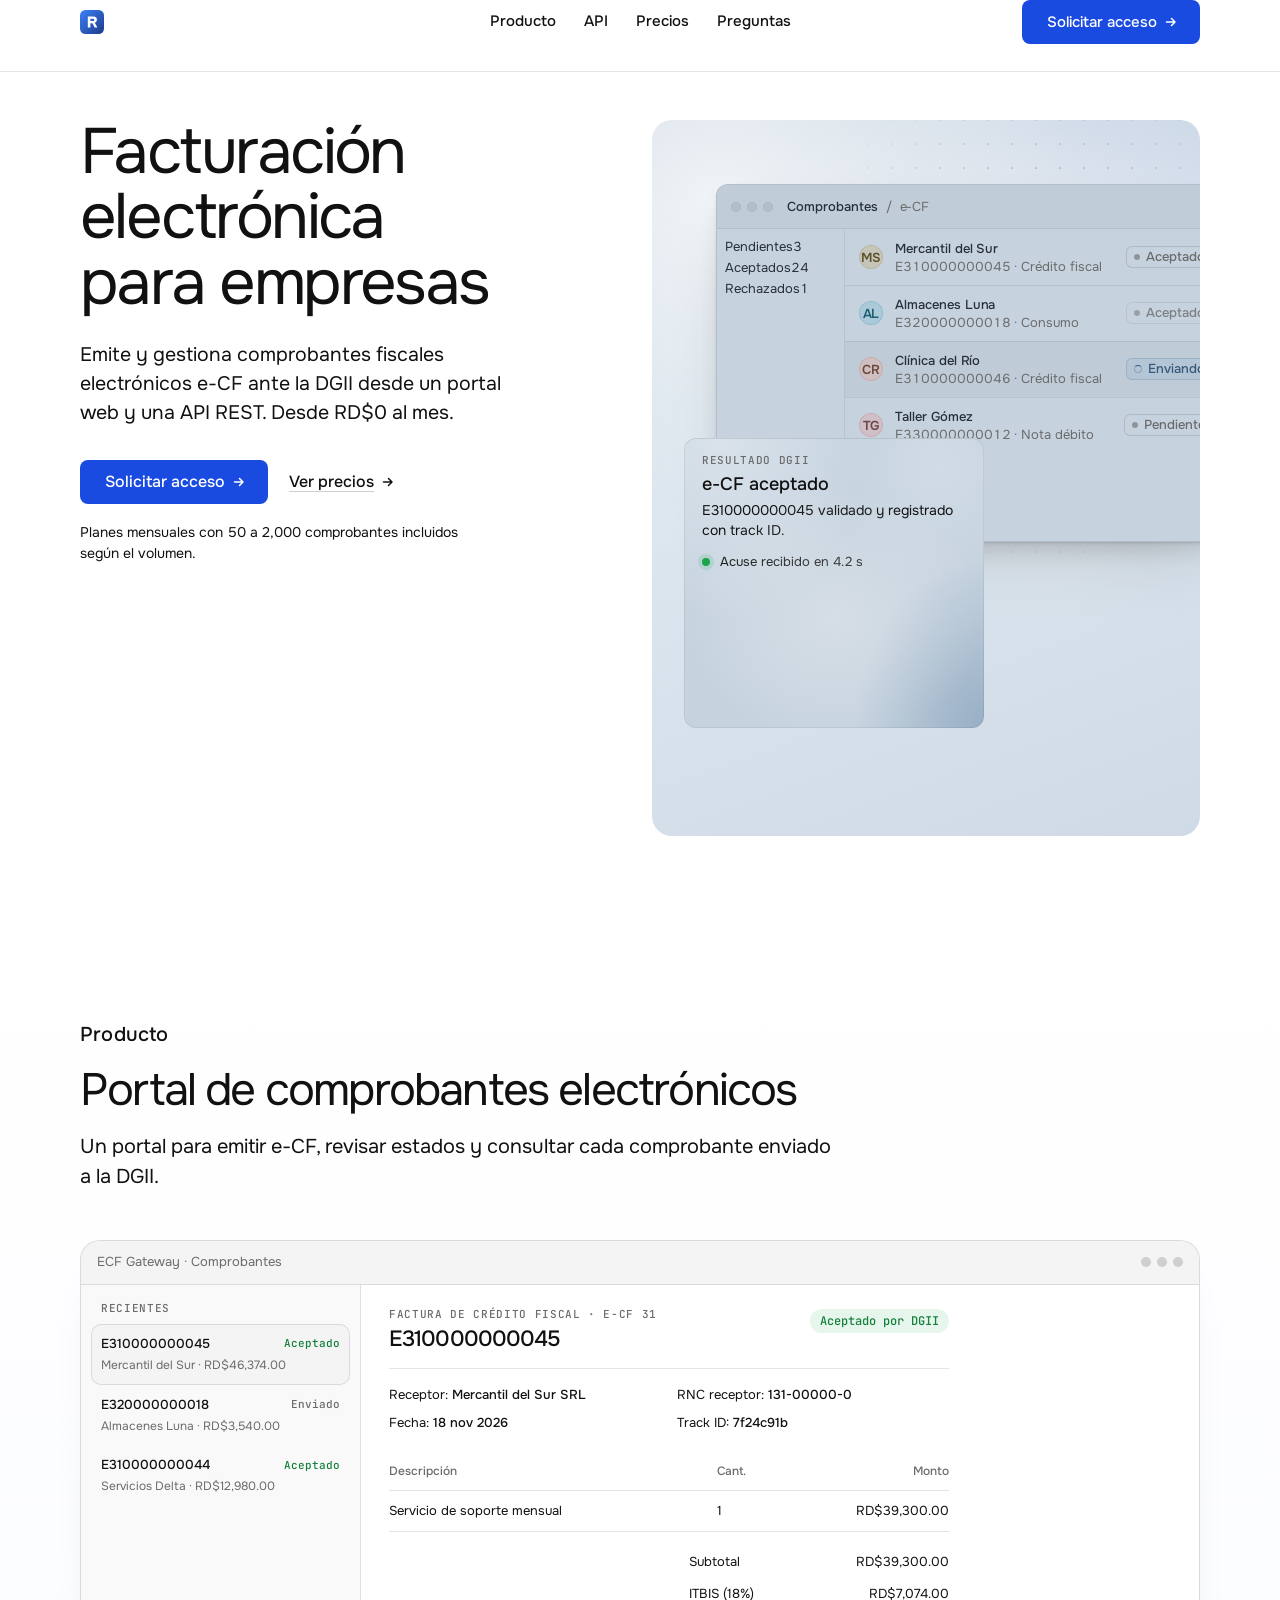
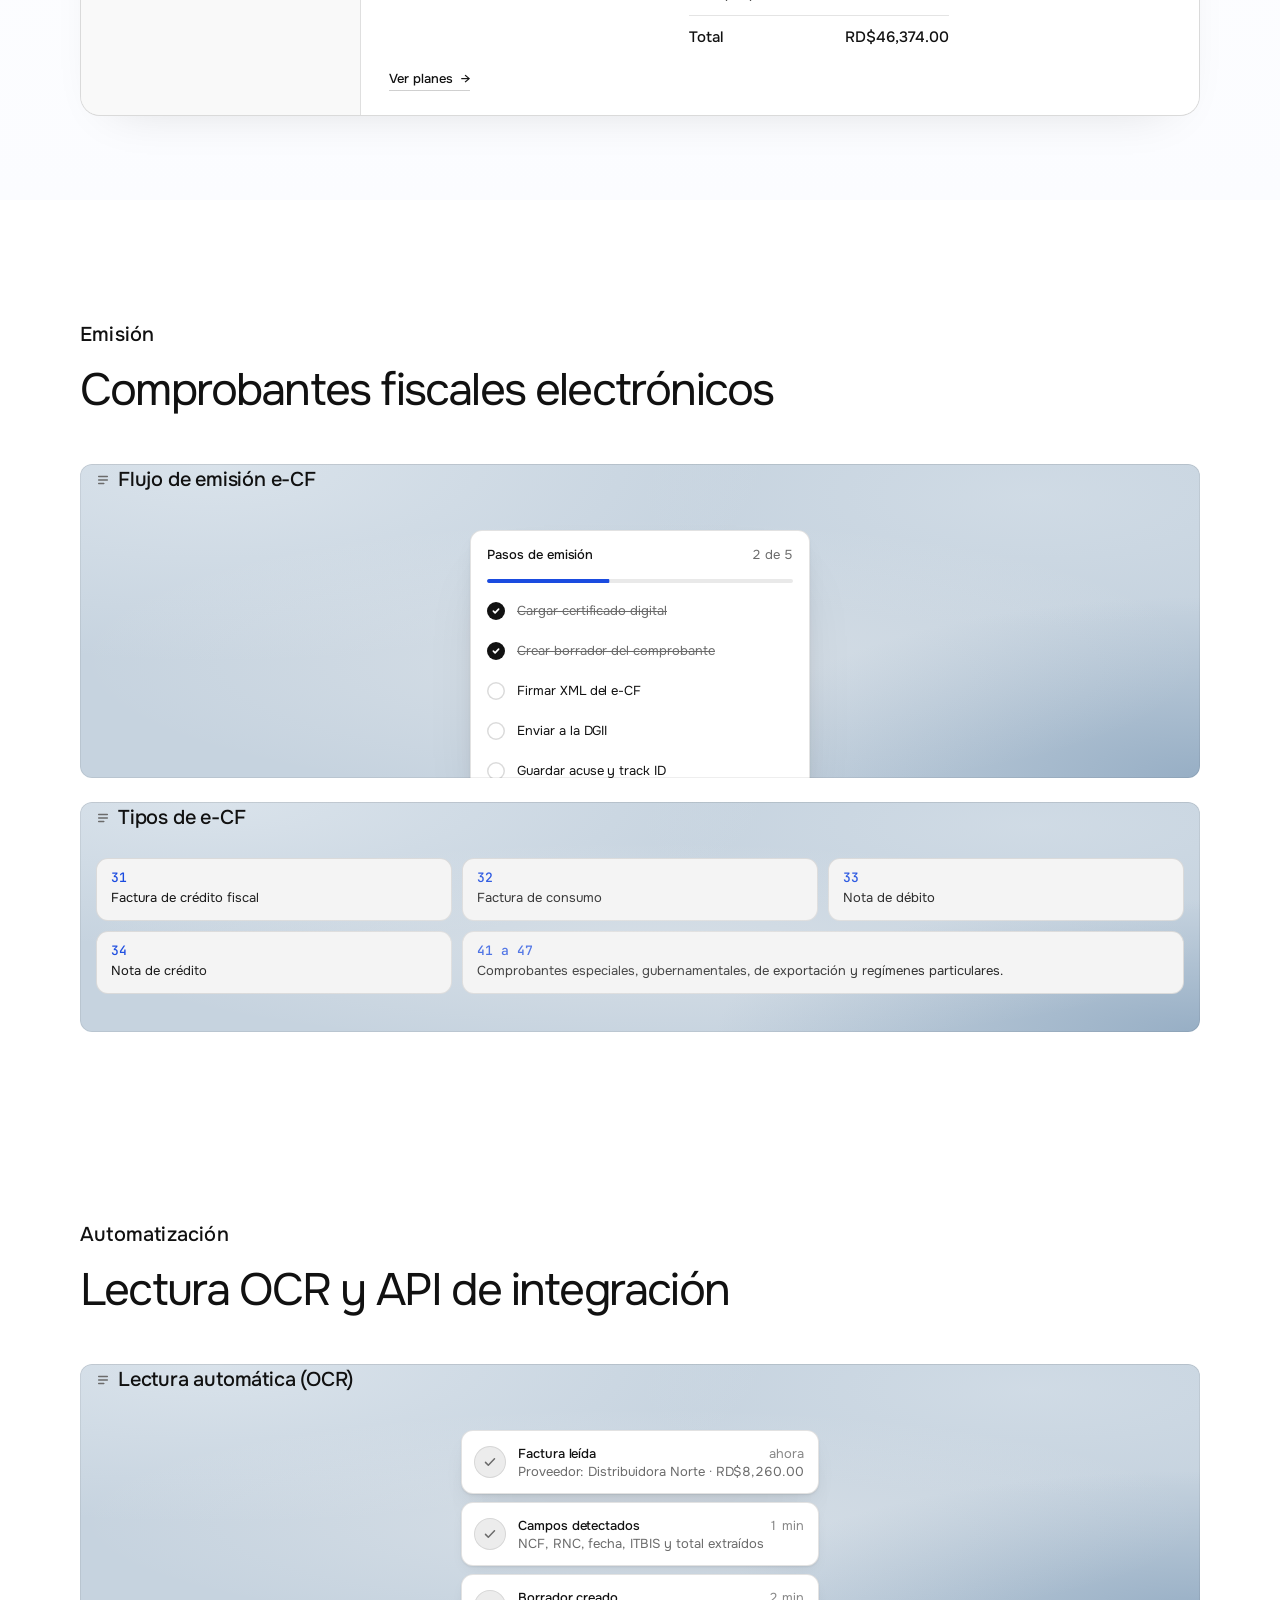
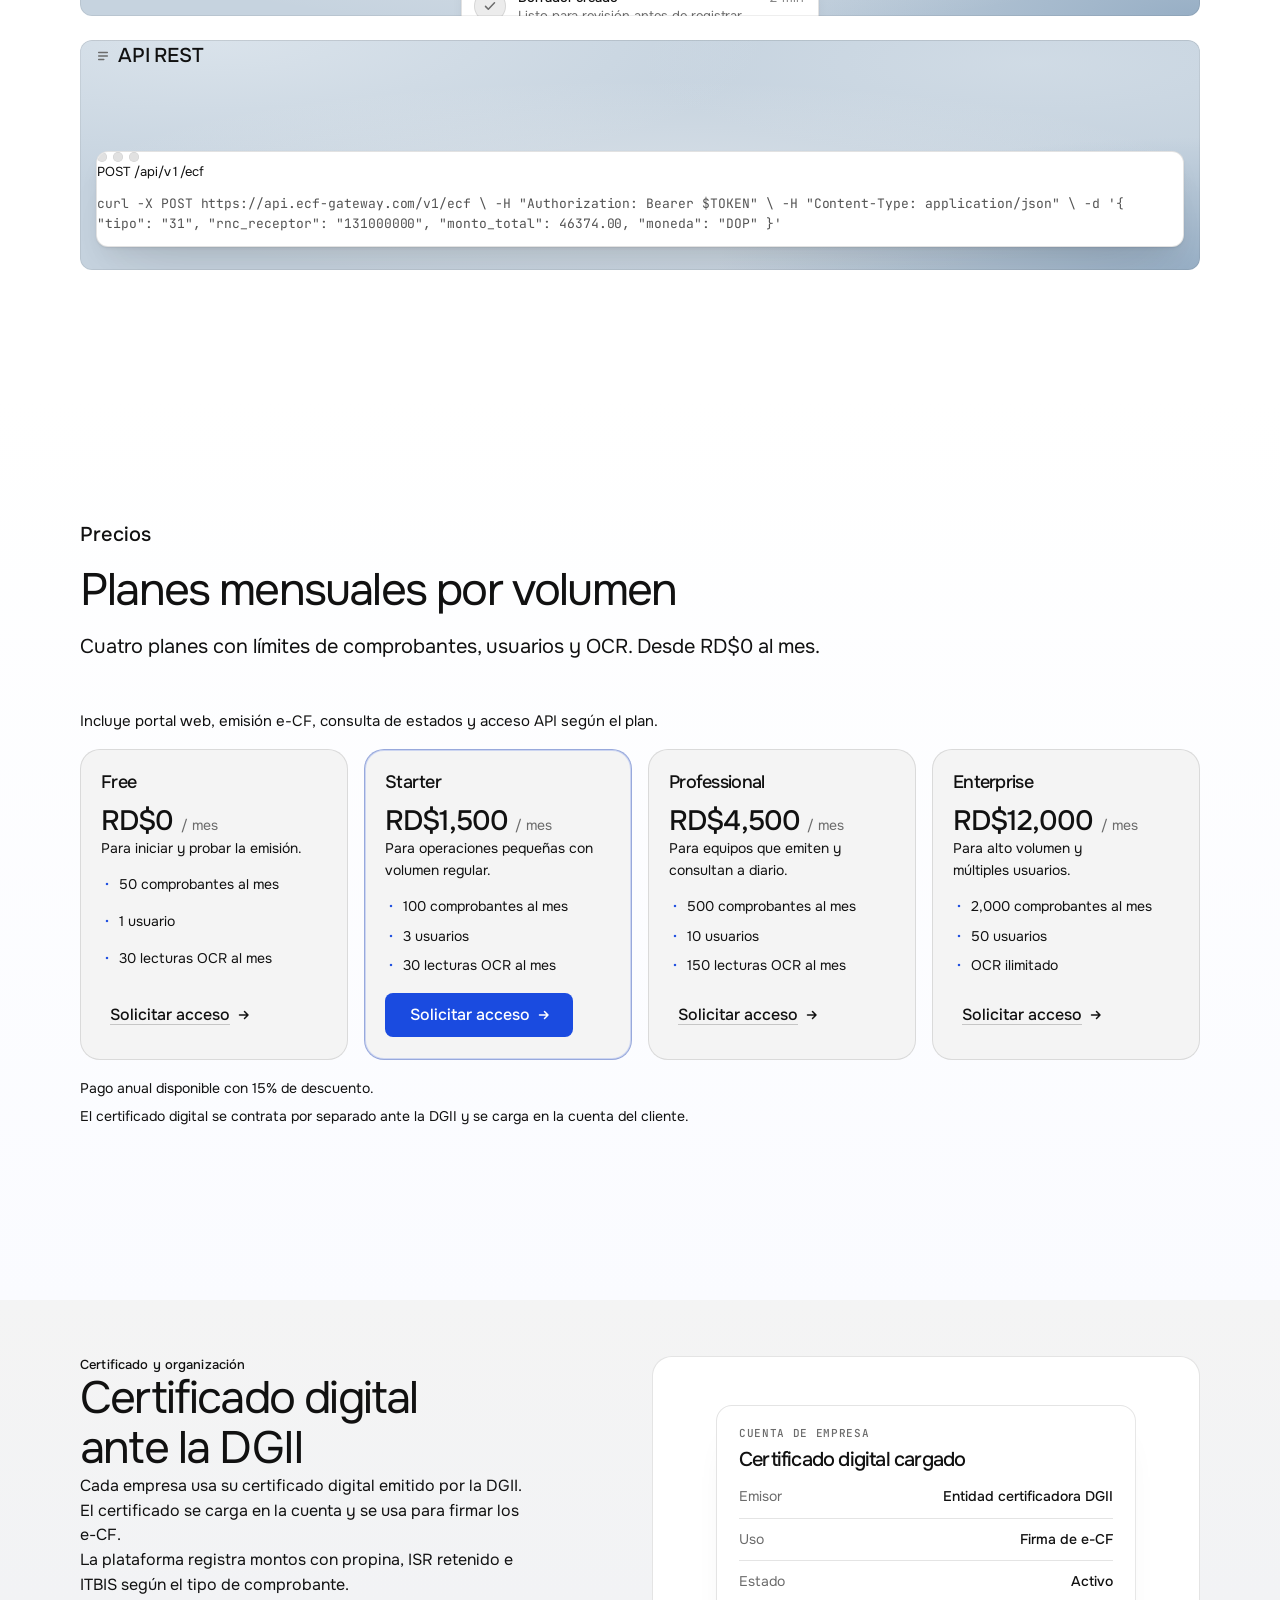
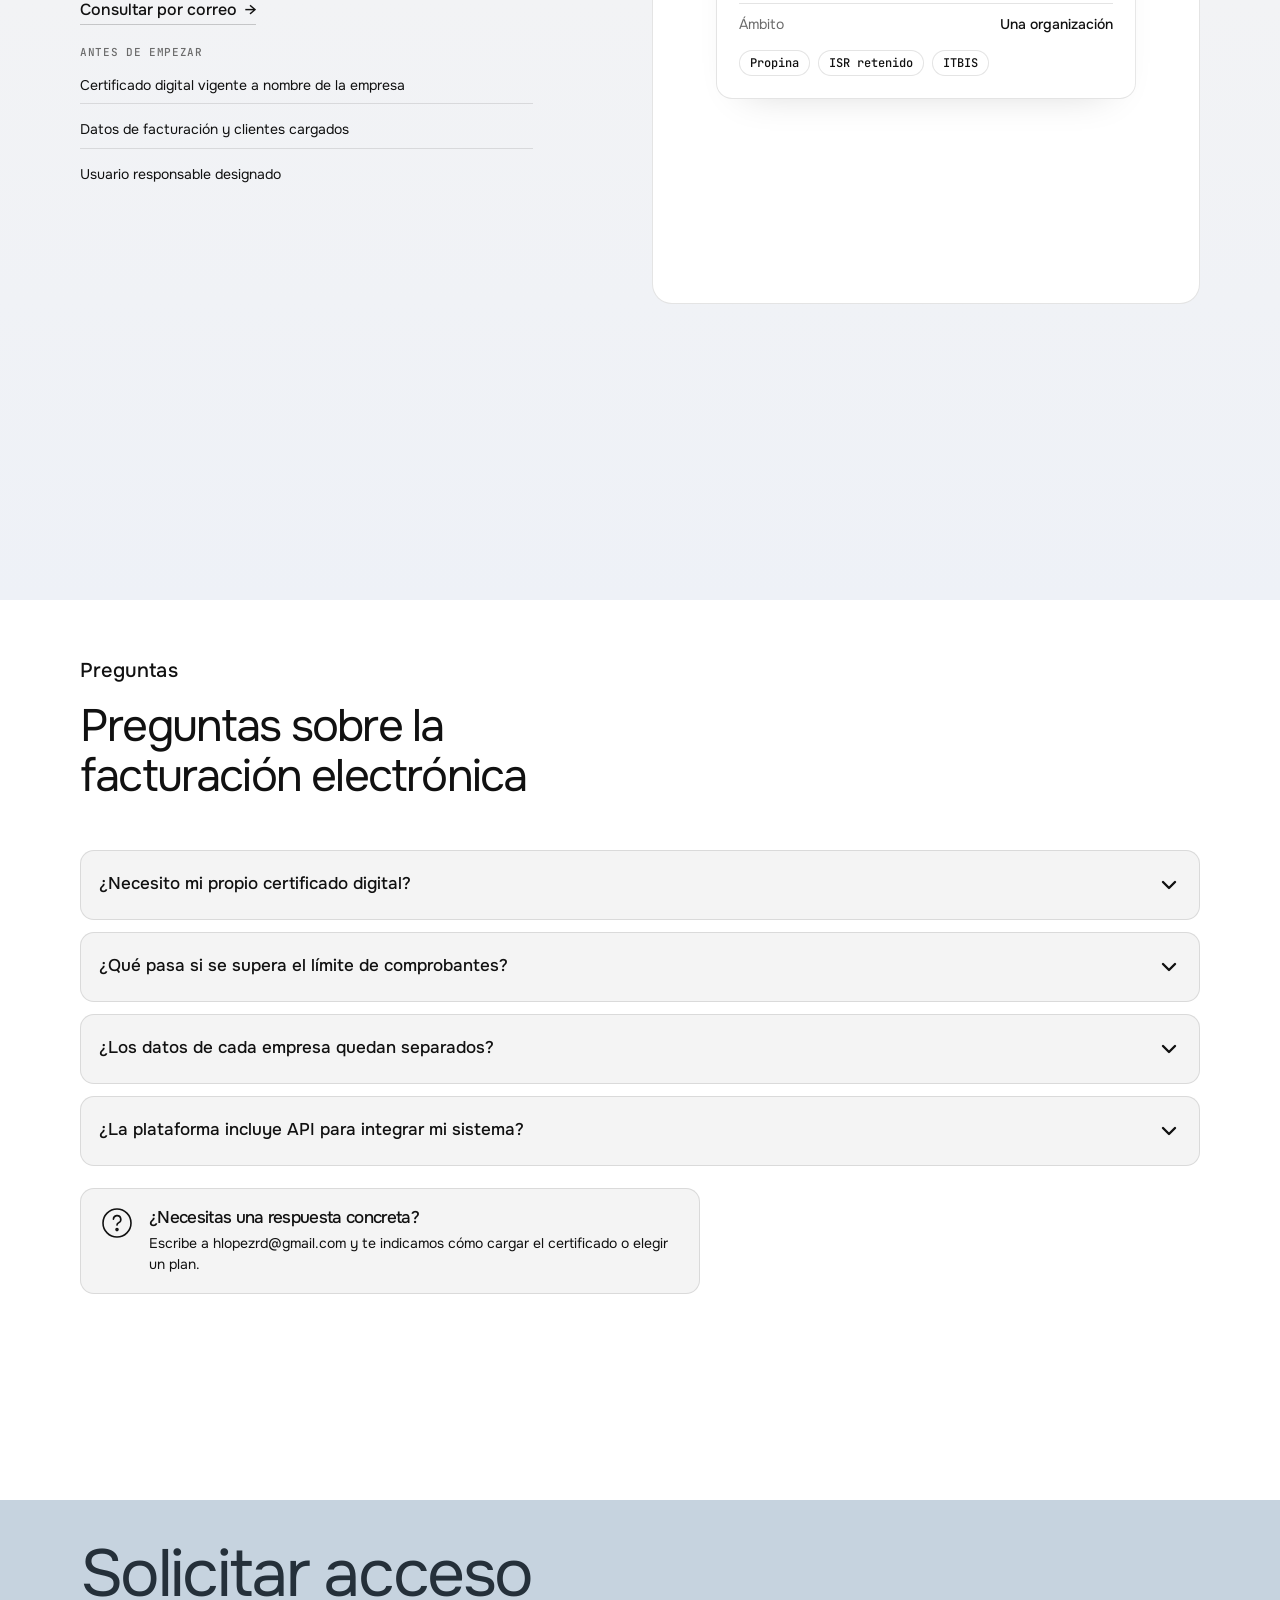
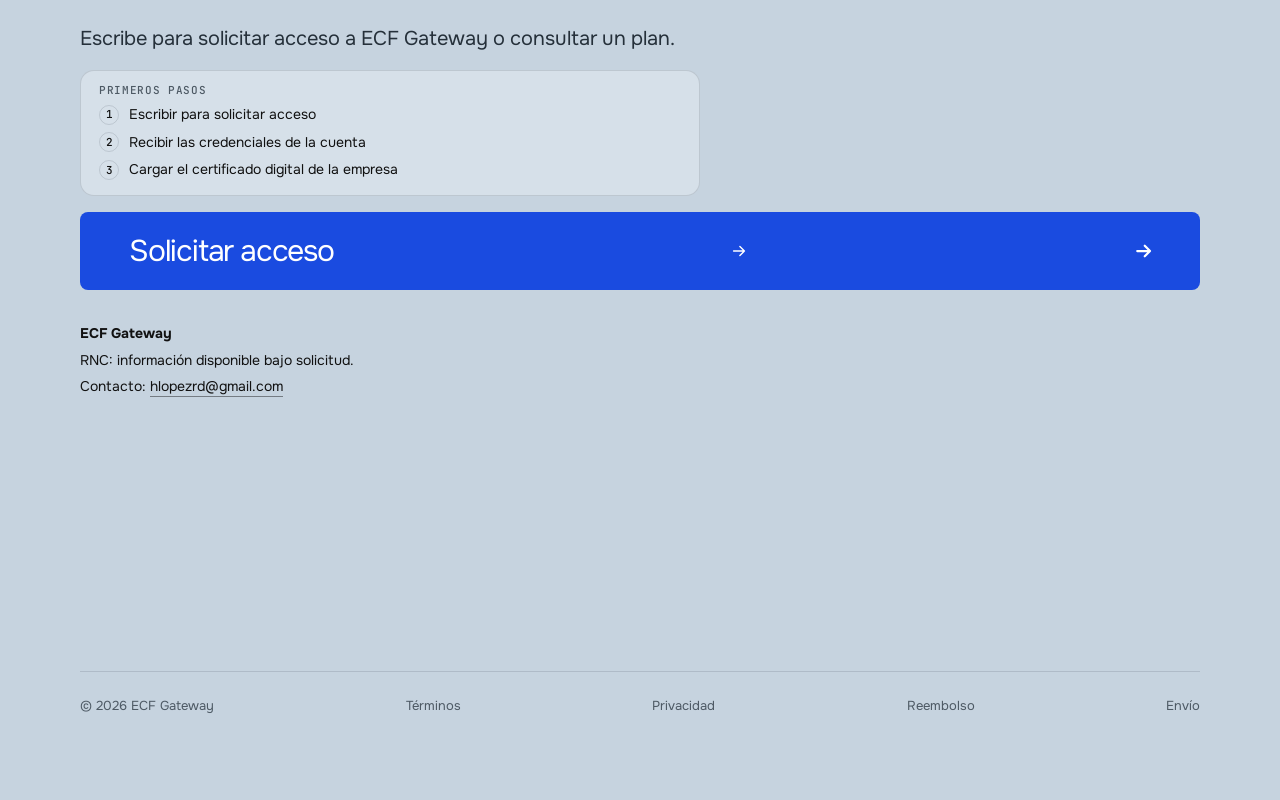
==== commit bd63ad5e: "fix: dar margen interior a las barras y el cuerpo de los paneles de UI El título de la ventana («ECF" ====
--- a/docs/index.html
+++ b/docs/index.html
@@ -183,7 +183,7 @@
       </div>
       <div class="app-frame">
         <div class="app-frame__shell" data-visual>
-          <div class="app-frame__bar">
+          <div class="app-frame__bar" data-ui>
             <span>ECF Gateway · Comprobantes</span>
             <span class="app-frame__dots" aria-hidden="true"><i></i><i></i><i></i></span>
           </div>
@@ -235,7 +235,7 @@
       </div>
       <div class="grid g2">
         <div class="panel col-6" style="--p-h: 230px;">
-          <div class="panel__bar"><svg class="bar-ico" viewBox="0 0 16 16" aria-hidden="true"><path d="M3 4h10M3 8h10M3 12h6"/></svg><span class="t-card">Flujo de emisión e-CF</span></div>
+          <div class="panel__bar" data-ui><svg class="bar-ico" viewBox="0 0 16 16" aria-hidden="true"><path d="M3 4h10M3 8h10M3 12h6"/></svg><span class="t-card">Flujo de emisión e-CF</span></div>
           <div class="panel__body panel__body--center">
             <div class="ui ui-panel ui-checks" data-ui="checklist">
               <div class="ui-checks__head">
@@ -255,8 +255,8 @@
           </div>
         </div>
         <div class="panel col-6" style="--p-h: 230px;">
-          <div class="panel__bar"><svg class="bar-ico" viewBox="0 0 16 16" aria-hidden="true"><path d="M3 4h10M3 8h10M3 12h6"/></svg><span class="t-card">Tipos de e-CF</span></div>
-          <div class="panel__body">
+          <div class="panel__bar" data-ui><svg class="bar-ico" viewBox="0 0 16 16" aria-hidden="true"><path d="M3 4h10M3 8h10M3 12h6"/></svg><span class="t-card">Tipos de e-CF</span></div>
+          <div class="panel__body" data-ui>
             <div class="feat-types">
               <div class="feat-type"><p class="code">31</p><p class="name">Factura de crédito fiscal</p></div>
               <div class="feat-type"><p class="code">32</p><p class="name">Factura de consumo</p></div>
@@ -278,7 +278,7 @@
       </div>
       <div class="grid g2">
         <div class="panel col-6" style="--p-h: 230px;">
-          <div class="panel__bar"><svg class="bar-ico" viewBox="0 0 16 16" aria-hidden="true"><path d="M3 4h10M3 8h10M3 12h6"/></svg><span class="t-card">Lectura automática (OCR)</span></div>
+          <div class="panel__bar" data-ui><svg class="bar-ico" viewBox="0 0 16 16" aria-hidden="true"><path d="M3 4h10M3 8h10M3 12h6"/></svg><span class="t-card">Lectura automática (OCR)</span></div>
           <div class="panel__body panel__body--center">
             <div class="ui ui-notify" data-ui="notify" data-ui-loop>
               <ul class="ui-notify__list" data-notify-list>
@@ -290,7 +290,7 @@
           </div>
         </div>
         <div class="panel col-6" style="--p-h: 230px;">
-          <div class="panel__bar"><svg class="bar-ico" viewBox="0 0 16 16" aria-hidden="true"><path d="M3 4h10M3 8h10M3 12h6"/></svg><span class="t-card">API REST</span></div>
+          <div class="panel__bar" data-ui><svg class="bar-ico" viewBox="0 0 16 16" aria-hidden="true"><path d="M3 4h10M3 8h10M3 12h6"/></svg><span class="t-card">API REST</span></div>
           <div class="panel__body panel__body--center">
             <div class="ui ui-panel ui-code" data-ui="code">
               <div class="ui-code__bar">
--- a/docs/assets/css/page.css
+++ b/docs/assets/css/page.css
@@ -42,7 +42,7 @@
   box-shadow: 0 20px 50px -32px rgb(17 17 17 / .16);
 }
 .app-frame__bar {
-  display: flex; align-items: center; gap: 12px; height: 44px; padding: 0 0 0 0;
+  display: flex; align-items: center; gap: 12px; height: 44px; padding: 0 0 0 16px;
   border-bottom: 1px solid var(--line); background: var(--surface); font-size: 13px; color: var(--muted);
 }
 .app-frame__dots { margin-left: auto; padding-right: 16px; }
@@ -156,8 +156,9 @@
 
 @media (max-width: 640px) { .plan-card { padding: 16px; } .plan-card__price { font-size: 24px; } .plan-card__list { gap: 6px; margin-bottom: 12px; } }
 
-.panel__bar { position: relative; }
-.bar-ico { position: absolute; right: 0; top: 50%; transform: translateY(-50%); width: 14px; height: 14px; flex: none; fill: none; stroke: currentColor; stroke-width: 1.5; stroke-linecap: round; color: var(--muted); }
+.panel__bar { display: flex; align-items: center; gap: 8px; padding: 0 16px; }
+.bar-ico { width: 14px; height: 14px; flex: none; fill: none; stroke: currentColor; stroke-width: 1.5; stroke-linecap: round; color: var(--muted); }
+.panel__body { padding: 0 16px; }
 
 .faq-item summary { display: flex; align-items: center; gap: 12px; }
 .faq-chev { width: 24px; height: 24px; flex: none; margin-left: auto; fill: none; stroke: currentColor; stroke-width: 1.6; stroke-linecap: round; stroke-linejoin: round; }
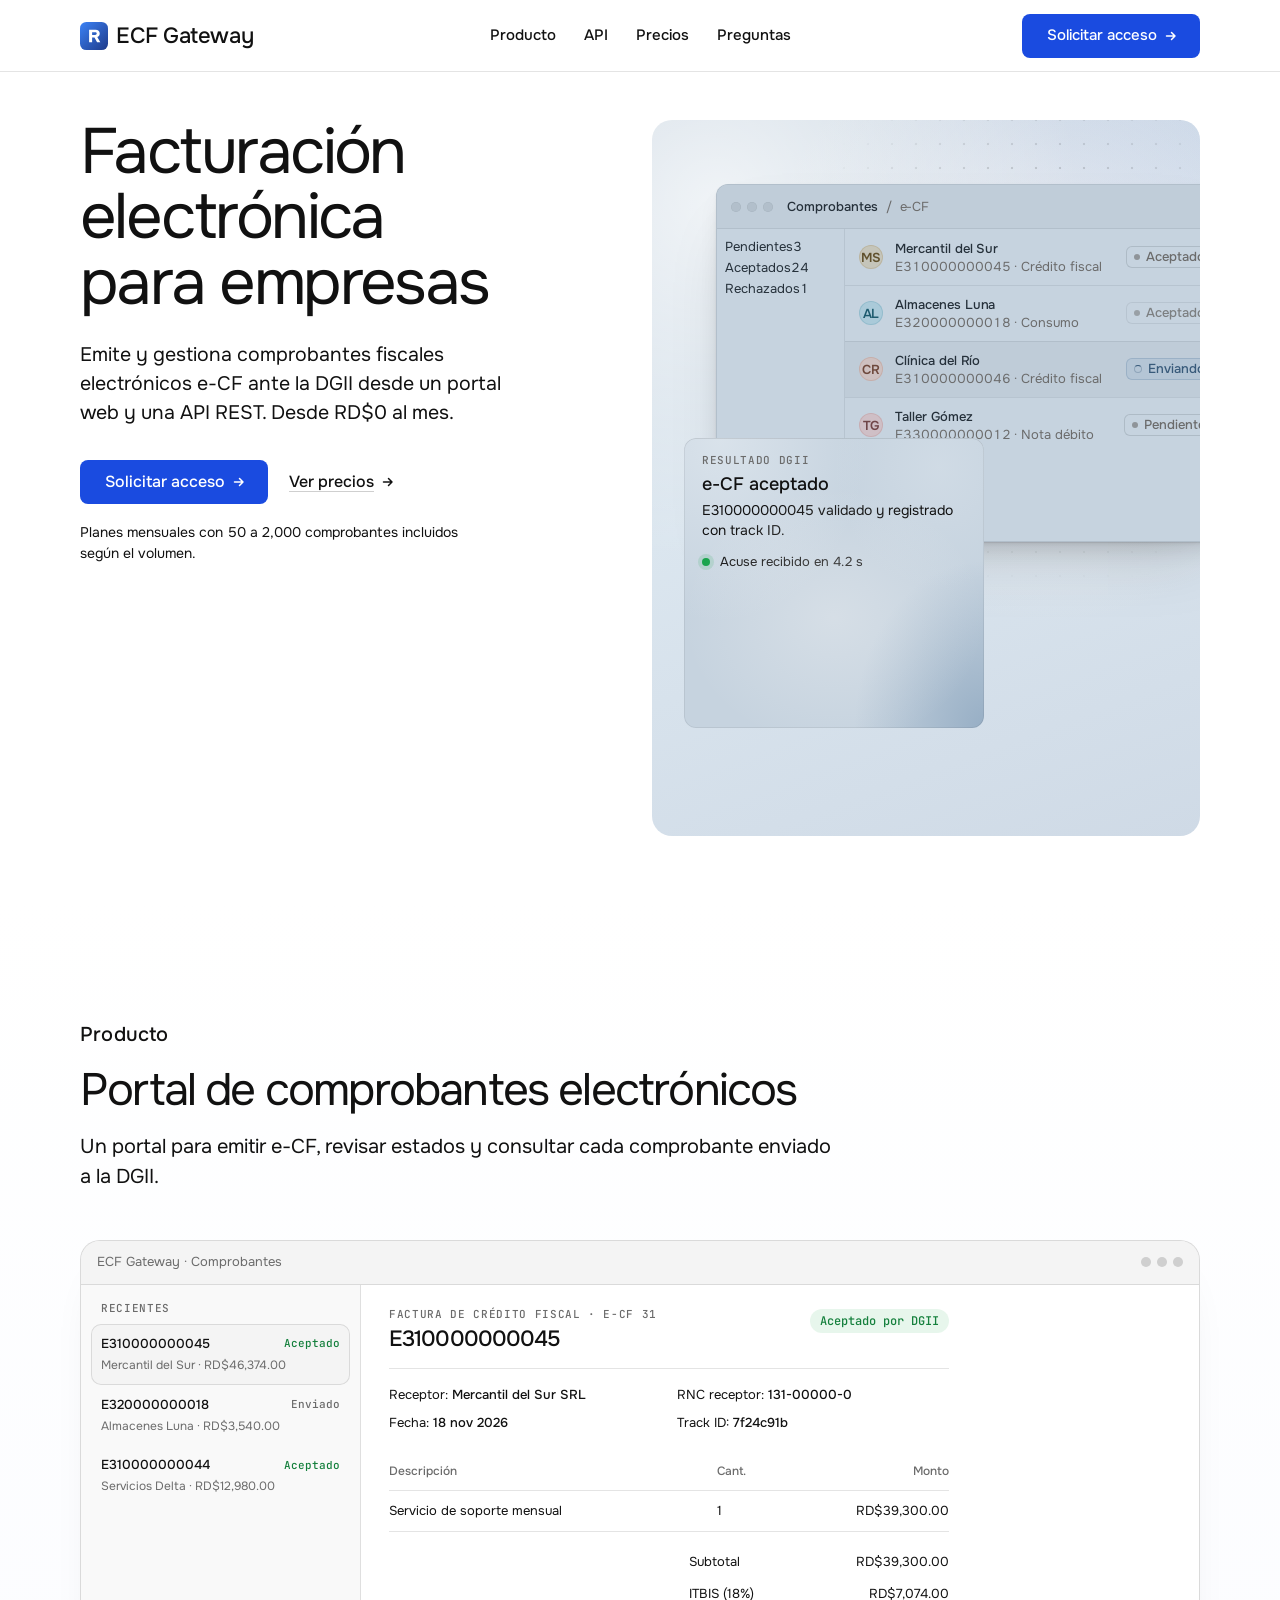
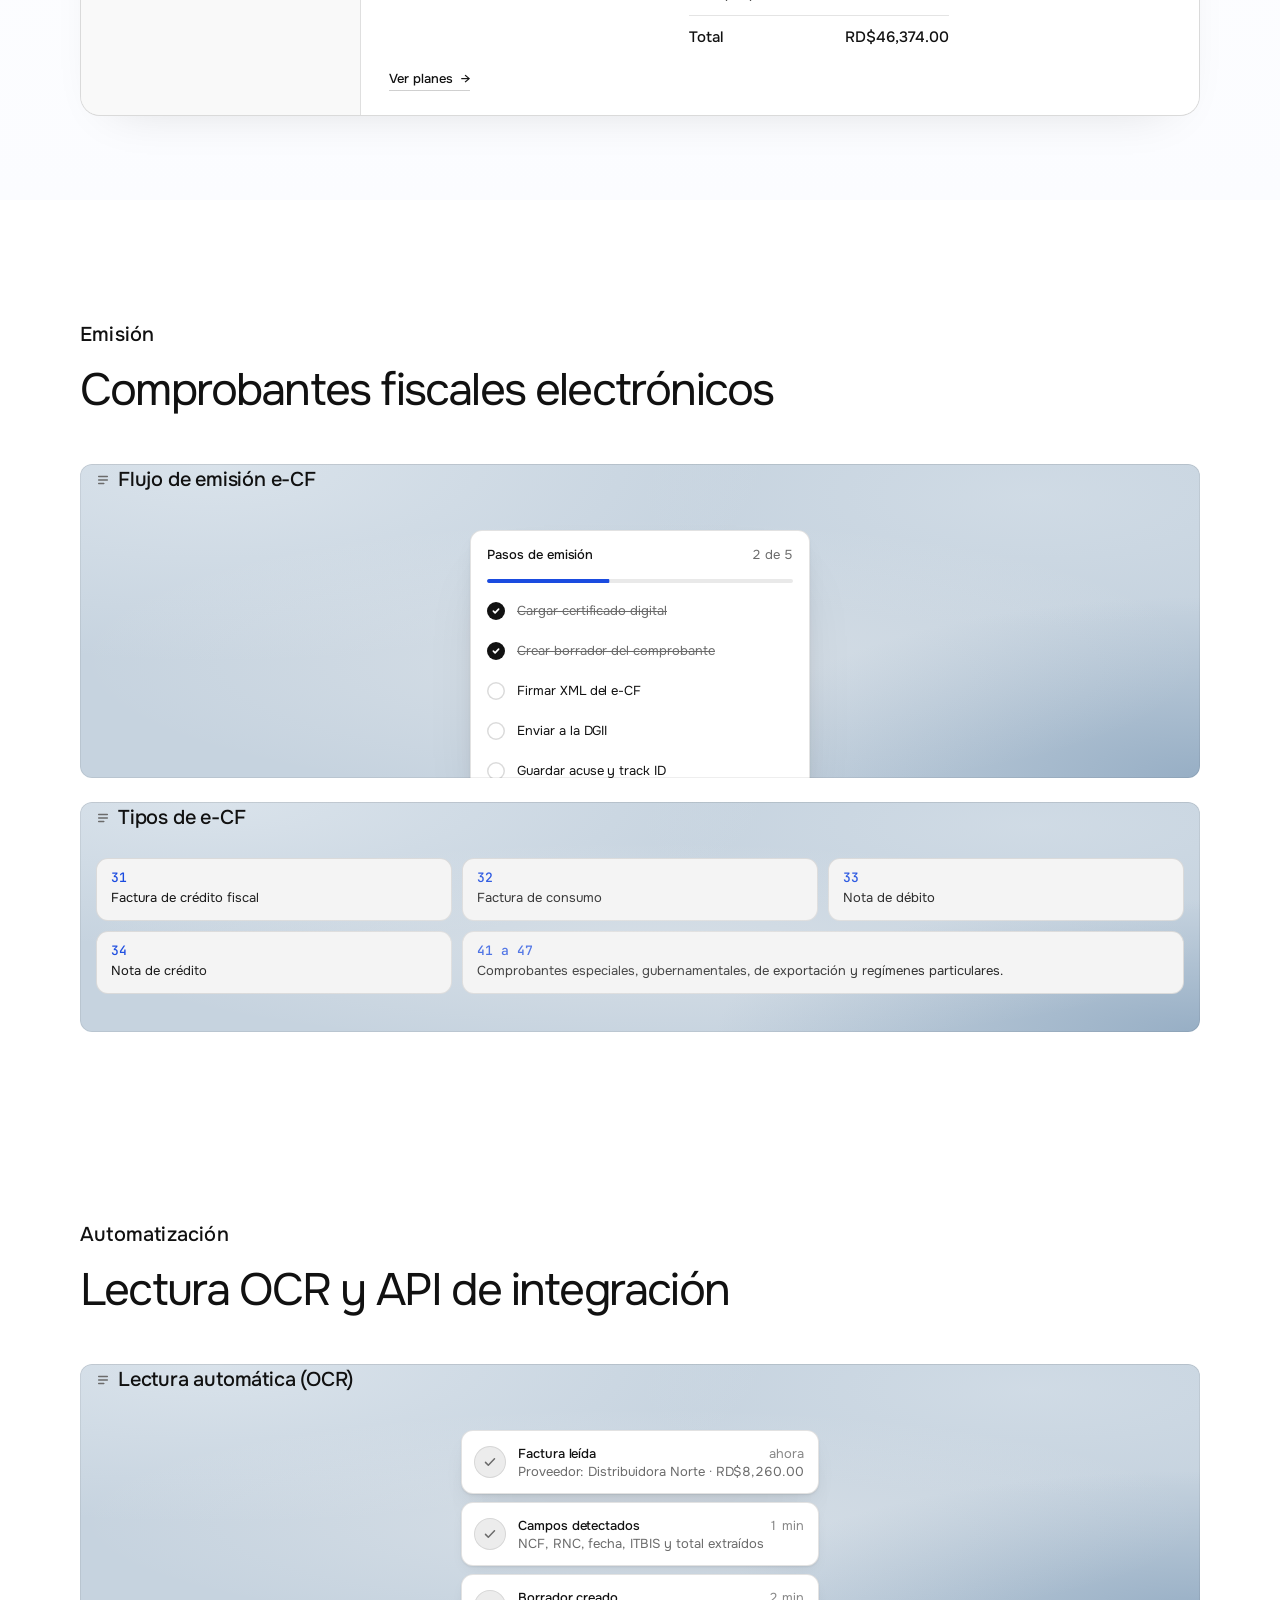
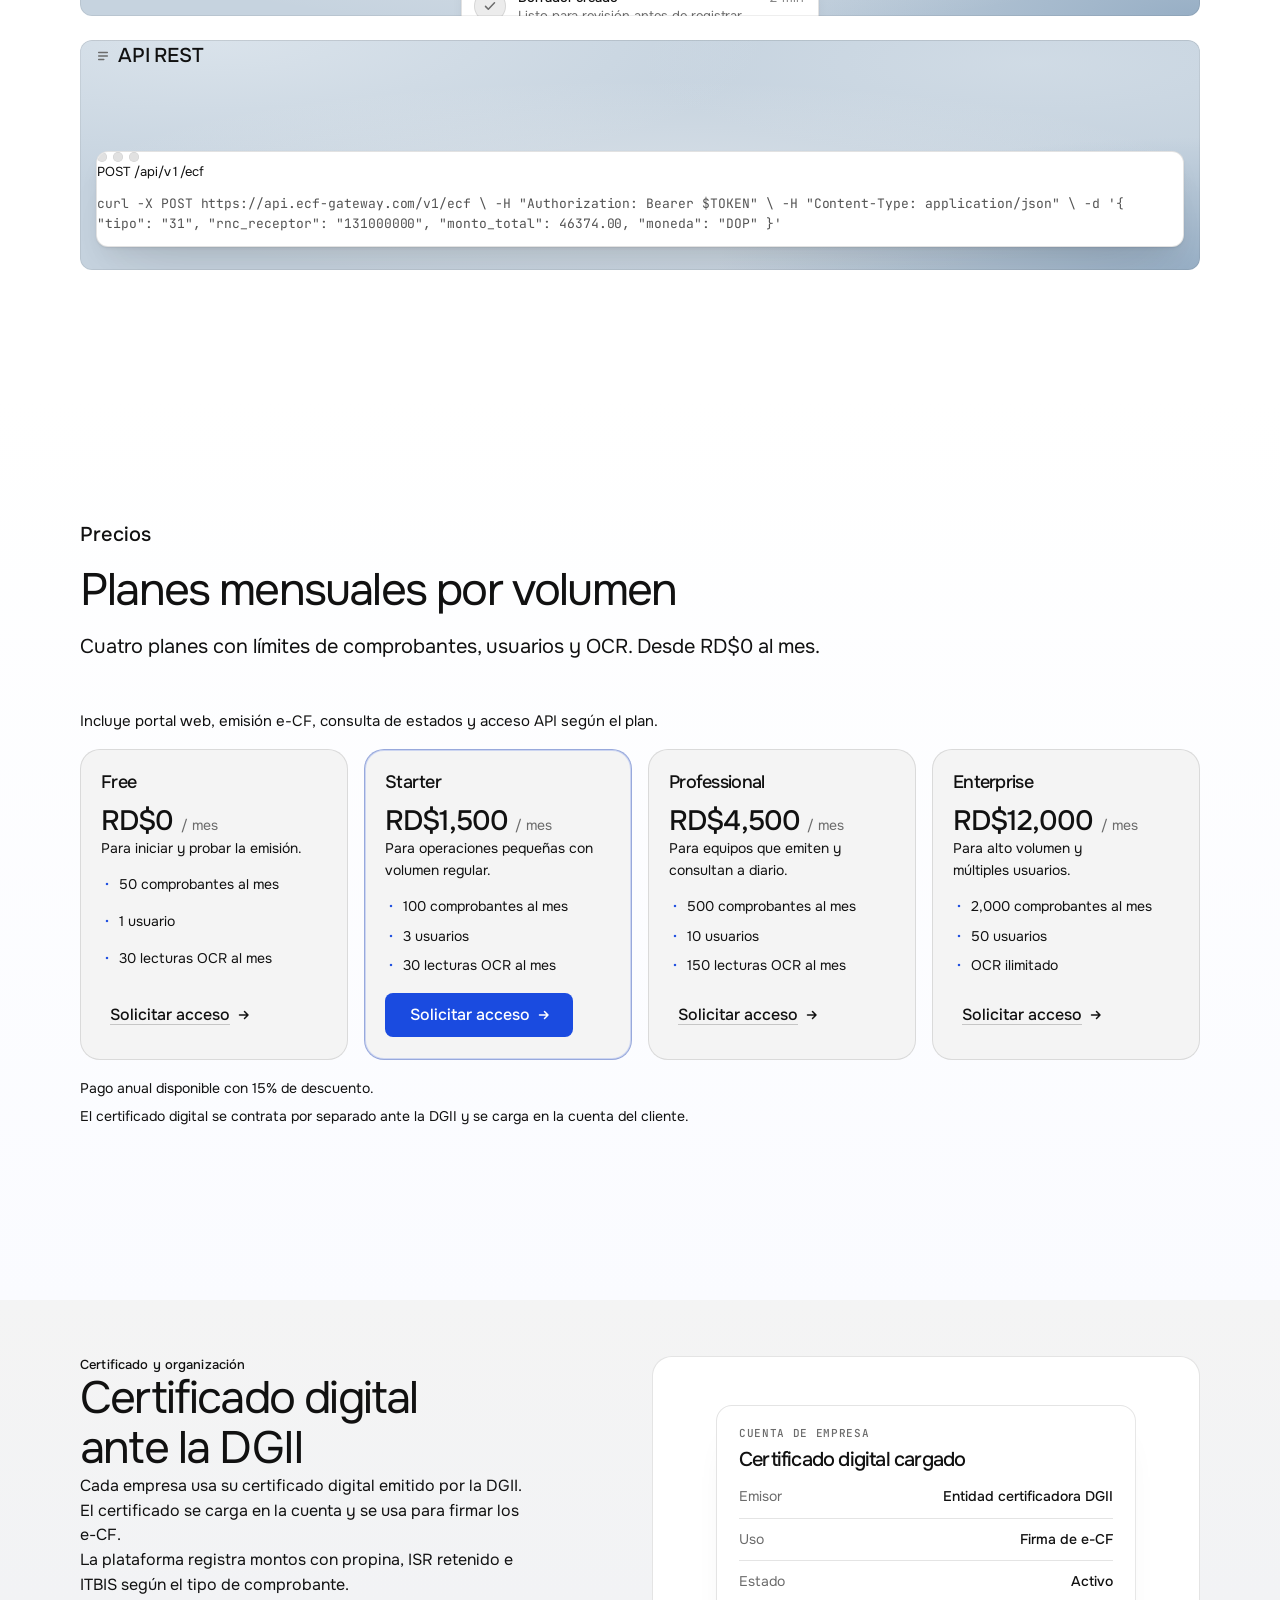
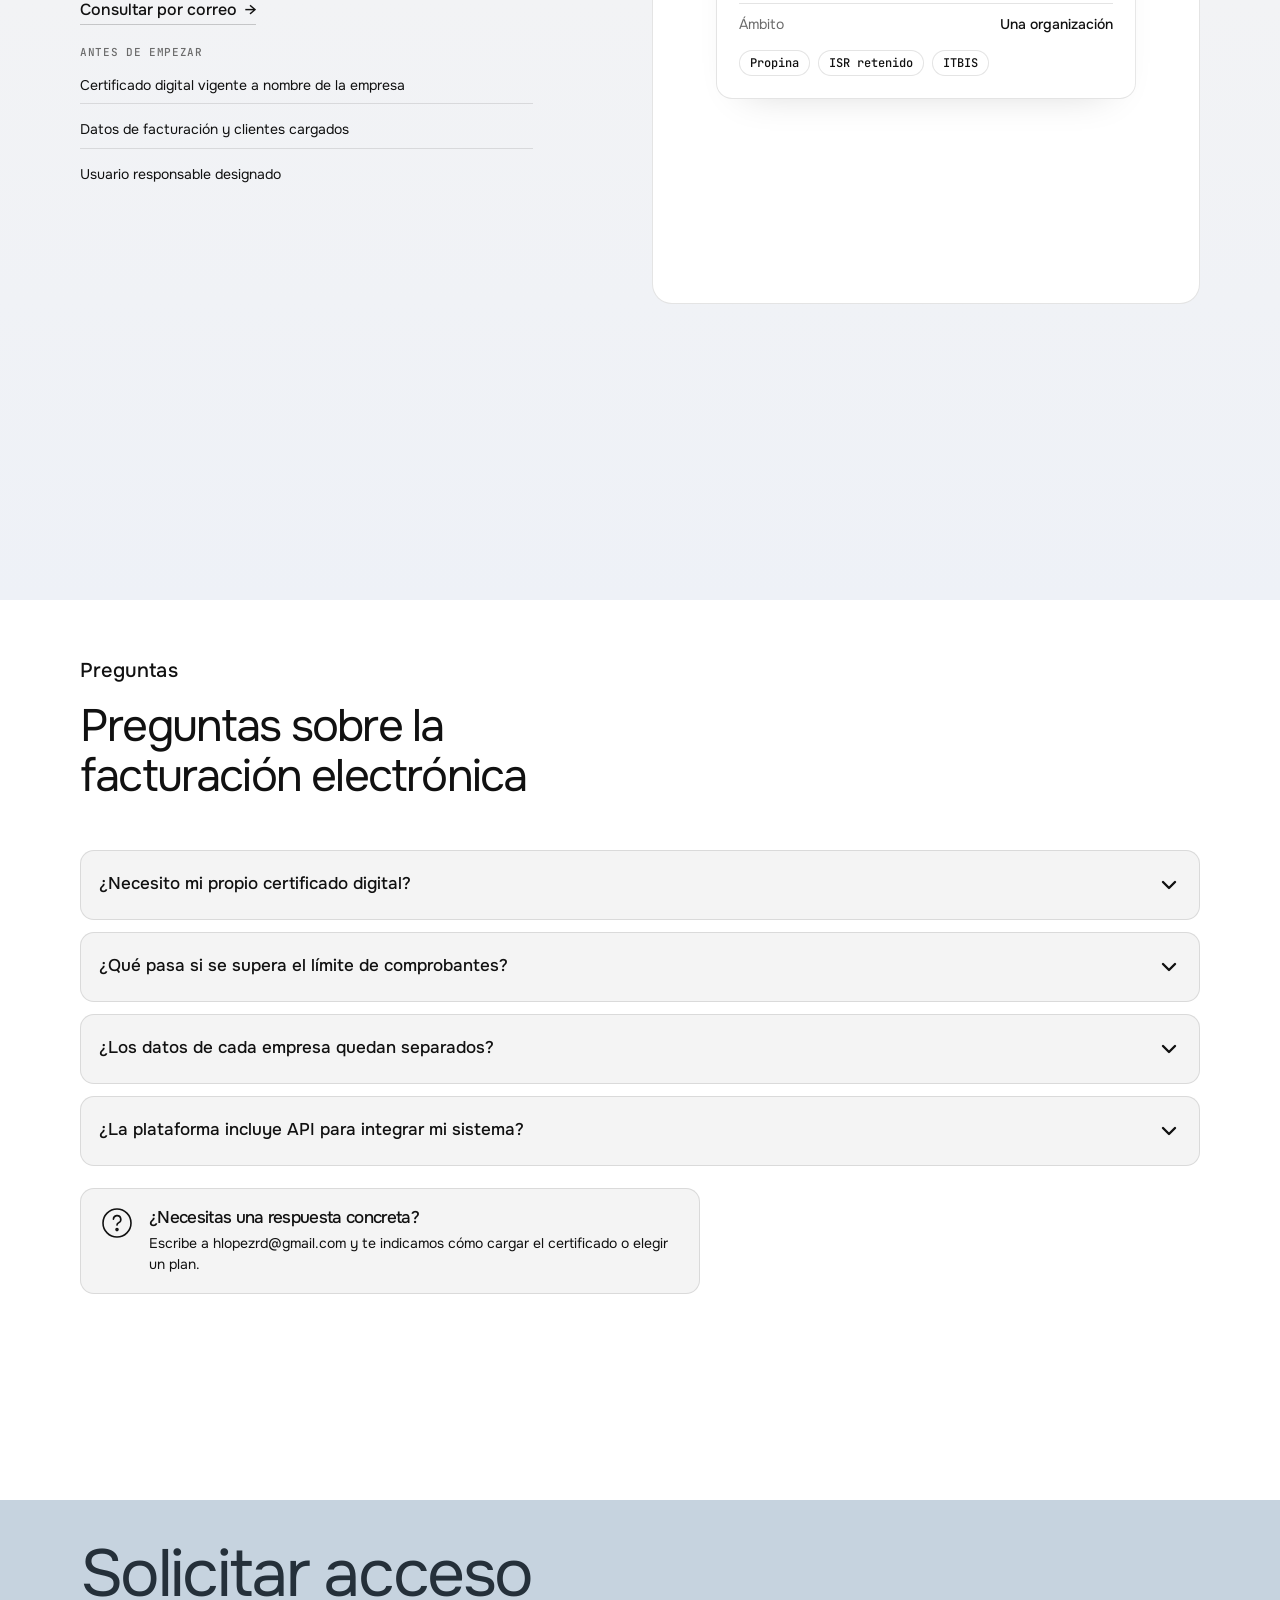
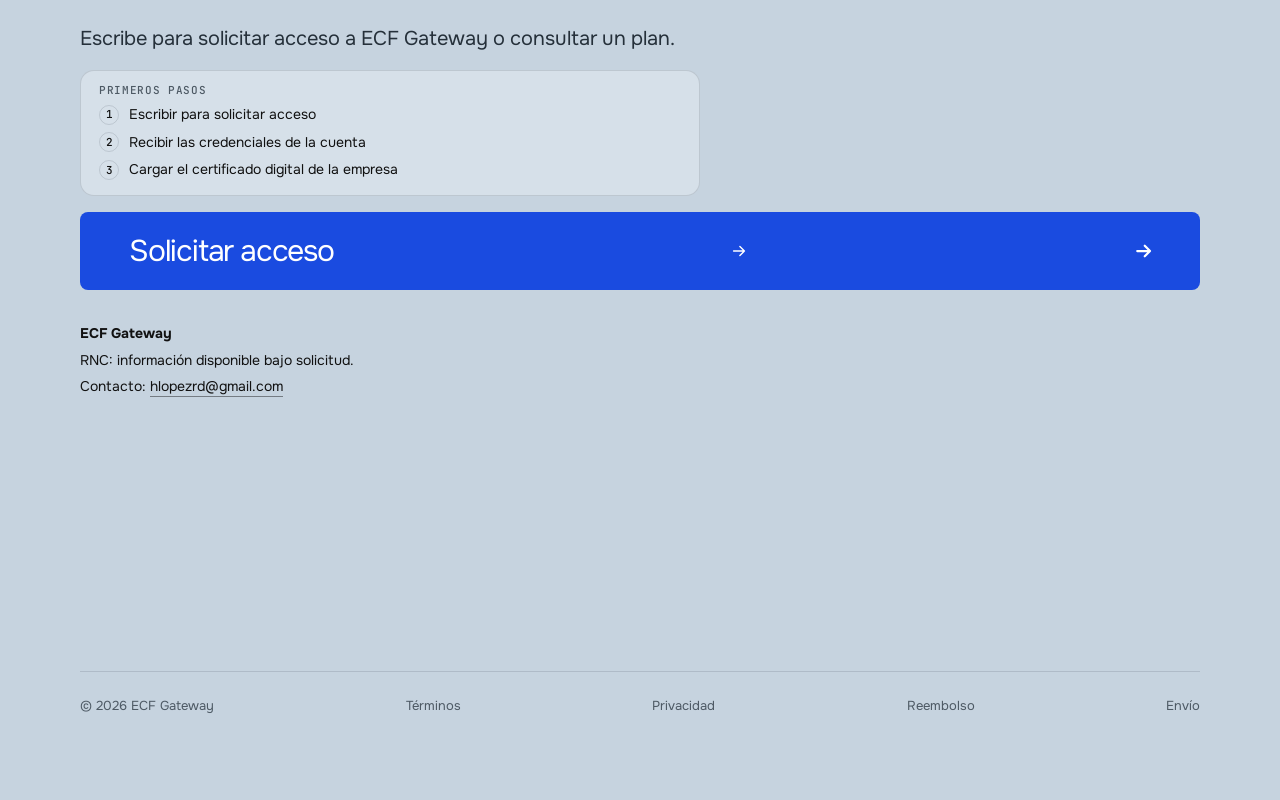
==== commit 025df83f: "fix(nav): centrar la barra y acompañar el isotipo con el nombre - .nav > .wrap: height 100%; la barr" ====
--- a/docs/index.html
+++ b/docs/index.html
@@ -71,7 +71,7 @@
 <header class="nav nav--centre">
   <div class="wrap">
     <div class="nav__bar">
-      <a class="nav__logo" href="#inicio"><img src="assets/img/logo.svg" alt="ECF Gateway"></a>
+      <a class="nav__logo" href="#inicio"><img src="assets/img/logo.svg" alt=""><span class="nav__wordmark">ECF Gateway</span></a>
       <nav class="nav__links" aria-label="Principal">
         <div class="nav__item"><a class="nav__link" href="#producto">Producto</a></div>
         <div class="nav__item"><a class="nav__link" href="#api">API</a></div>
--- a/docs/assets/css/page.css
+++ b/docs/assets/css/page.css
@@ -32,6 +32,26 @@
 
 /* keep closed sheet out of layout checks */
 .nav__sheet[aria-hidden="true"] { display: none !important; }
+
+/* the fixed header: its .wrap fills the bar so the logo and the button centre in it */
+.nav > .wrap { height: 100%; }
+/* the client's asset is an icon-only mark: show it with the company name beside it */
+.nav__logo img { height: 28px; width: 28px; }
+.nav__wordmark { font: inherit; letter-spacing: inherit; white-space: nowrap; }
+@media (max-width: 639px) {
+  .nav__logo img { height: 26px; width: 26px; }
+  .nav__wordmark { font-size: clamp(15px, 3.9vw, 20px); }
+}
+/* a small phone: there is no room for the mark and the name beside the button and the menu; the name stays,
+   since the mark alone does not say which company this is */
+@media (max-width: 400px) {
+  .nav__logo img { display: none; }
+  .nav__wordmark { font-size: 16px; }
+}
+@media (max-width: 340px) {
+  .nav__logo img { display: inline-block; }
+  .nav__wordmark { display: none; }
+}
 
 /* app-frame */
 .app-frame__shell {
